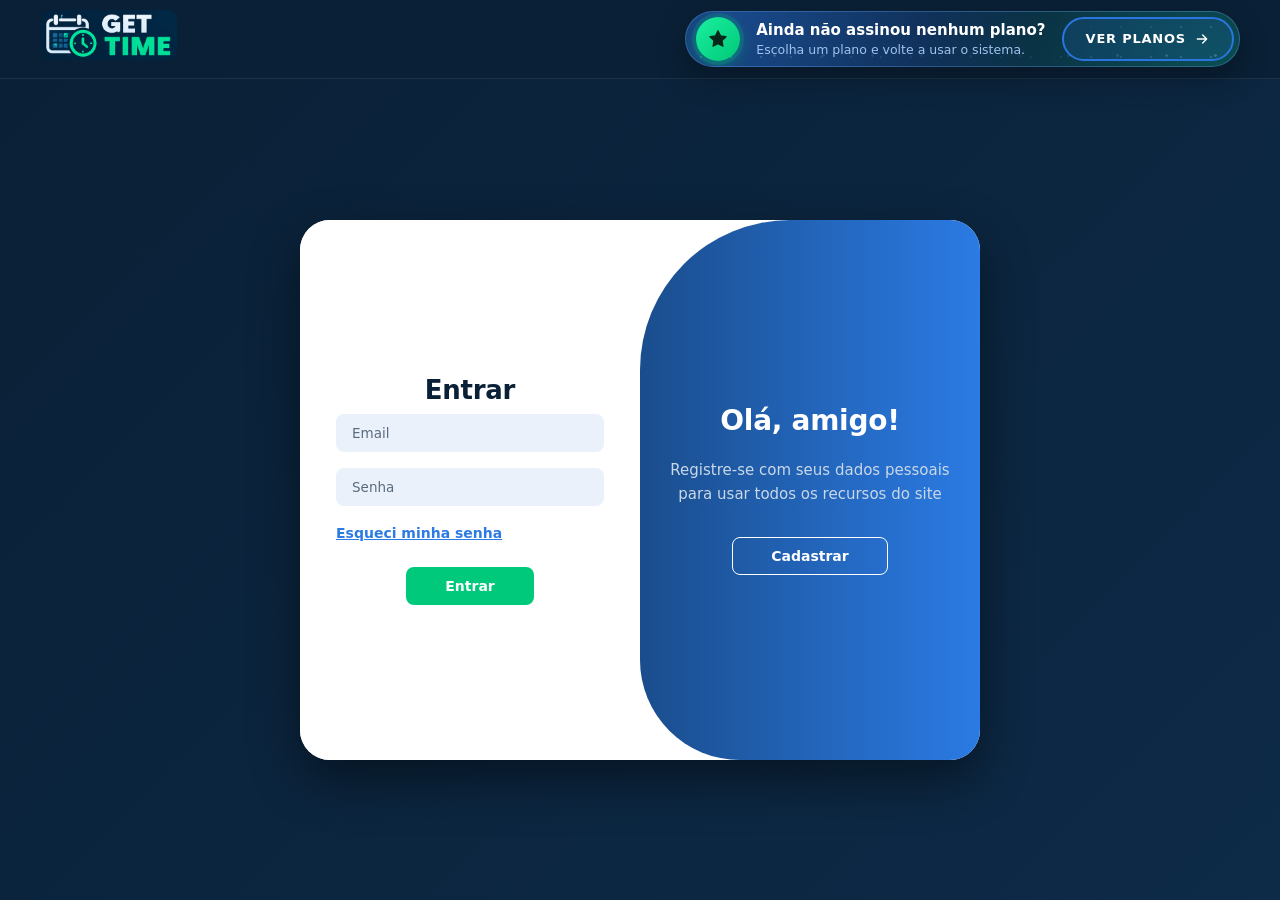
==== agenda.html @ b302bc8f "Ajusta o front para bater com a API - Login do colaborador passa pela API (usa Perfil e ColaboradorI" ====
<!doctype html>
<html lang="pt-BR">
  <head>
    <meta charset="UTF-8" />
    <meta name="viewport" content="width=device-width, initial-scale=1" />
    <title>GET TIME - Dashbording</title>
    <link href="https://fonts.googleapis.com/css2?family=Archivo+Black&display=swap" rel="stylesheet" />

    <!-- Estilos -->
    <link rel="stylesheet" href="css/stylesAgenda.css" />

    <!-- Botão "Cancelar assinatura" -->
    <style>
      .btn-cancelar-assinatura {
        display: inline-flex;
        align-items: center;
        justify-content: center;
        gap: 8px;
        padding: 11px 22px;
        font-size: 14px;
        font-weight: 600;
        color: #e11d48;
        background: transparent;
        border: 1.5px solid #e11d48;
        border-radius: 10px;
        cursor: pointer;
        transition: background 0.2s, color 0.2s, box-shadow 0.2s, transform 0.1s;
      }
      .btn-cancelar-assinatura[hidden] { display: none; }
      .btn-cancelar-assinatura:hover {
        background: #e11d48;
        color: #fff;
        box-shadow: 0 4px 14px rgba(225, 29, 72, 0.3);
      }
      .btn-cancelar-assinatura:active { transform: scale(0.97); }
      .btn-cancelar-assinatura:focus-visible { outline: 3px solid rgba(225, 29, 72, 0.4); outline-offset: 2px; }
      .sa-cancelar-linha { margin-top: 16px; }
    </style>

    <!-- JavaScript do site -->
    <script src="js/comum.js"></script>
    <script src="js/whatsapp.js"></script>
    <script src="js/agenda.js"></script>
    <script src="js/contador-teste.js" defer></script>
<script src="js/bloqueio-teste.js" defer></script>
  </head>
  <body>
    <button
      type="button"
      id="btn-mostrar-sidebar"
      class="btn-mostrar-sidebar"
      title="Mostrar menu lateral"
    >
      ☰
    </button>

    <div class="layout" id="layout-principal">
     <aside class="sidebar" id="sidebar-principal">
  <div class="logo" id="btn-gestao" title="Ocultar menu lateral" role="button" tabindex="0">
    <strong><span style="display:inline-block;line-height:0"><img class="logo-img" src="[data-uri]" alt="GET TIME" width="137" height="50" style="height:50px;width:auto;display:block;border-radius:10px"></span></strong>
  </div>

  <nav class="menu">
    <a class="menu-item ativo" data-menu="Dashboard">
      <svg class="ico" viewBox="0 0 24 24"><rect x="3" y="3" width="7" height="9" rx="1.5"/><rect x="14" y="3" width="7" height="5" rx="1.5"/><rect x="14" y="12" width="7" height="9" rx="1.5"/><rect x="3" y="16" width="7" height="5" rx="1.5"/></svg>
      <span>Dashboard</span>
    </a>

    <a class="menu-item" data-menu="Agenda">
      <svg class="ico" viewBox="0 0 24 24"><rect x="3" y="5" width="18" height="16" rx="2"/><path d="M8 3v4M16 3v4M3 10h18"/></svg>
      <span>Agenda</span>
    </a>

    <a class="menu-item" data-menu="Financeiro">
      <svg class="ico" viewBox="0 0 24 24"><path d="M12 3v18M16.5 7.5C16.5 6 14.5 5 12 5s-4.5 1-4.5 2.8c0 4.2 9 2 9 6.4 0 1.8-2 2.8-4.5 2.8s-4.5-1-4.5-2.5"/></svg>
      <span>Financeiro</span>
      <span id="tag-lock-fin" style="font-size: 12px" hidden>🔒</span>
    </a>

    <a class="menu-item" data-menu="Administracao">
      <svg class="ico" viewBox="0 0 24 24"><circle cx="12" cy="8" r="4"/><path d="M4 21c0-4 3.6-7 8-7s8 3 8 7"/></svg>
      <span>Administração</span>
    </a>

    <div class="menu-grupo">Conta</div>

    <a class="menu-item" data-menu="Suporte">
      <svg class="ico" viewBox="0 0 24 24"><path d="M4 13v-1a8 8 0 0 1 16 0v1"/><rect x="3" y="13" width="4" height="6" rx="1.5"/><rect x="17" y="13" width="4" height="6" rx="1.5"/></svg>
      <span>Suporte</span>
    </a>

    <a class="menu-item" data-menu="Planos">
      <svg class="ico" viewBox="0 0 24 24"><path d="m12 3 2.7 5.6 6.1.9-4.4 4.3 1 6.1L12 17l-5.4 2.9 1-6.1L3.2 9.5l6.1-.9z"/></svg>
      <span>Planos</span>
    </a>

    <a class="menu-item" data-menu="Assinatura">
      <svg class="ico" viewBox="0 0 24 24"><rect x="3" y="6" width="18" height="13" rx="2"/><path d="M3 10h18M7 15h4"/></svg>
      <span>Assinatura</span>
    </a>

    <div class="sb-usuario">
      <div class="sb-usuario-nome">
        <svg class="ico" viewBox="0 0 24 24"><circle cx="12" cy="8" r="4"/><path d="M4 21c0-4 3.6-7 8-7s8 3 8 7"/></svg>
        <strong id="texto-perfil">Admin</strong>
      </div>
      <button type="button" id="btn-toggle-tema" class="btn-tema">
        🌙 Modo Noturno
      </button>
      <strong id="texto-plano" hidden>Grátis</strong>
    </div>

    <a class="menu-item menu-item--sair" id="btn-sair" role="button" tabindex="0">
      <svg class="ico" viewBox="0 0 24 24"><path d="M9 21H5a2 2 0 0 1-2-2V5a2 2 0 0 1 2-2h4M16 17l5-5-5-5M21 12H9"/></svg>
      <span>Sair</span>
    </a>
  </nav>
</aside>

      <!-- ÁREA PRINCIPAL -->
      <div class="main">
        <main class="conteudo">
          <!-- FINANCEIRO -->
          <section id="secao-financeiro">
            <!-- Faixa do topo (só aparece na aba Financeiro; o JS já controla as classes so-financeiro) -->
            <div class="hero-pagina hero-fin so-financeiro" hidden>
              <div class="hero-texto">
                <p class="hero-eyebrow">PAINEL FINANCEIRO</p>
                <h1>Financeiro</h1>
                <p class="hero-resumo">
                  Acompanhe receitas, despesas e o faturamento de cada colaborador.
                </p>
              </div>
            </div>

            <div
              id="aviso-bloqueio-financeiro-pagina"
              class="card-bloqueio-plano"
              hidden
            >
              <div style="font-size: 40px; margin-bottom: 10px">🔒</div>
              <h3>Recurso disponível apenas no Plano Premium</h3>
              <p>
                Faça upgrade para o Plano Premium para ter acesso aos relatórios
                financeiros e aos recursos avançados.
              </p>
              <button class="btn-salvar" id="btn-upgrade-financeiro">
                Fazer Upgrade do Plano
              </button>
            </div>

            <div class="financeiro-grid" id="grid-financeiro-cards">
              <!-- Período dos valores abaixo (antes ficava na agenda, mas só mudava o financeiro) -->

              <div class="financeiro-periodo">
                <span>Período dos valores:</span>
                <div class="toggle-view">
                  <button type="button" id="btn-modo-dia" class="ativo">
                    Dia
                  </button>
                  <button type="button" id="btn-modo-semana">Semana</button>
                  <button type="button" id="btn-modo-mes">Mês</button>
                </div>
              </div>

              <div class="stat-card" id="card-receitas">
                <div class="overlay-bloqueio" hidden>
                  <div class="box-cadeado">
                    <span class="icone-cadeado">🔒</span>
                  </div>
                  <span class="tag-pro">Exclusivo Premium</span>
                </div>
                <div class="conteudo-bloqueavel">
                  <span class="stat-label" id="titulo-receitas"
                    >Receitas (Dia)</span
                  >
                  <strong class="stat-valor" id="valor-receitas"
                    >R$ 0,00</strong
                  >
                </div>
              </div>

              <!-- Resumo de desmarcações e remarcações do período escolhido -->
              <div class="stat-card" id="card-alteracoes-resumo">
                <span class="stat-label" id="titulo-alteracoes-resumo"
                  >Desmarcações e remarcações (Dia)</span
                >
                <div class="alt-resumo">
                  <div>
                    <strong class="stat-valor" id="valor-desmarcados">0</strong>
                    <small>desmarcados</small>
                  </div>
                  <div>
                    <strong class="stat-valor" id="valor-remarcados">0</strong>
                    <small>remarcados</small>
                  </div>
                </div>
              </div>

              <!-- Rosca: participação de cada colaborador / Linha: faturamento acumulado do mês -->

              <div class="financeiro-graficos-par so-financeiro" hidden>
                <div class="stat-card" id="card-rosca">
                  <span class="stat-label" id="titulo-rosca"
                    >Participação por colaborador (Dia)</span
                  >
                  <div class="rosca-conteudo">
                    <div class="rosca-legenda" id="rosca-legenda"></div>
                    <svg
                      class="rosca-svg"
                      id="rosca-svg"
                      viewBox="0 0 120 120"
                      role="img"
                      aria-label="Participação de cada colaborador no faturamento"
                    ></svg>
                  </div>
                </div>
                <div class="stat-card" id="card-linha">
                  <span class="stat-label">Faturamento acumulado no mês</span>
                  <div id="linha-grafico"></div>
                  <div class="linha-legenda" id="linha-legenda"></div>
                </div>
              </div>

              <!-- Quem desmarcou e quem remarcou (outra data ou outro horário) -->
              <div class="stat-card so-financeiro" id="card-alteracoes" hidden>
                <span class="stat-label" id="titulo-alteracoes"
                  >Quem desmarcou e quem remarcou (Dia)</span
                >
                <div class="alt-corpo">
                  <div class="rosca-conteudo">
                    <div class="rosca-legenda" id="alt-legenda"></div>
                    <svg
                      class="rosca-svg"
                      id="alt-rosca"
                      viewBox="0 0 120 120"
                      role="img"
                      aria-label="Desmarcações e remarcações no período"
                    ></svg>
                  </div>
                  <div class="alt-lista" id="alt-lista"></div>
                </div>
              </div>

              <!-- Quanto cada colaborador faturou no dia, na semana e no mês -->
              <div class="financeiro-tabela-wrap so-financeiro" hidden>
                <div
                  class="tabela-financeiro-info"
                  id="tabela-financeiro-info"
                ></div>
                <table class="tabela-financeiro" id="tabela-financeiro">
                  <thead>
                    <tr>
                      <th>Colaborador</th>
                      <th data-periodo="Dia">Faturado no dia</th>
                      <th data-periodo="Semana">Faturado na semana</th>
                      <th data-periodo="Mês">Faturado no mês</th>
                    </tr>
                  </thead>
                  <tbody id="tabela-financeiro-corpo"></tbody>
                  <tfoot>
                    <tr>
                      <td>Total</td>
                      <td data-periodo="Dia" id="total-fat-dia">R$ 0,00</td>
                      <td data-periodo="Semana" id="total-fat-semana">
                        R$ 0,00
                      </td>
                      <td data-periodo="Mês" id="total-fat-mes">R$ 0,00</td>
                    </tr>
                  </tfoot>
                </table>
              </div>
            </div>
          </section>


<!-- AGENDA -->
<section id="secao-agenda">
  <!-- Faixa do topo -->
  <div class="hero-agenda">
    <div class="hero-texto">
      <p class="hero-eyebrow">PAINEL DE AGENDAMENTOS</p>
      <h1>Sua Agenda</h1>
      <p class="hero-resumo">
        Gerencie seus horários, acompanhe os próximos clientes e mantenha seu
        dia organizado.
      </p>

      <div class="hero-acoes">
        <button type="button" id="btn-abrir-agendamento" class="btn-verde">
          + Novo Agendamento
        </button>
        <button type="button" id="btn-abrir-cliente" class="btn-borda">
          <svg viewBox="0 0 24 24" aria-hidden="true"><circle cx="9" cy="8" r="4"/><path d="M2 21c0-3.9 3.1-7 7-7s7 3.1 7 7M19 8v6M16 11h6"/></svg>
          Cadastrar Cliente
        </button>
      </div>
    </div>
  </div>
  <!-- (a faixa agora é fechada aqui; antes faltava este </div> e o painel ficava preso dentro dela) -->

  <!-- Painel branco da agenda -->
  <div class="painel-agenda">
    <div class="agenda-header">
      <div class="agenda-titulo-data">
        <h2 id="agenda-data-texto" style="margin: 0">Data:</h2>
        <input
          type="date"
          id="seletor-data"
          class="input-data-seletor"
          value="2026-09-25"
        />
      </div>

      <div class="agenda-controles">
        <div class="paginacao" id="container-paginacao">
          <button type="button" id="btn-pag-anterior" aria-label="Página anterior">‹</button>
          <span id="pag-info">1 de 1</span>
          <button type="button" id="btn-pag-proxima" aria-label="Próxima página">›</button>
        </div>

        <div hidden>
          <label for="seletor-colunas" style="font-size: 12px; color: var(--muted)">Colunas:</label>
          <select id="seletor-colunas" class="select-colunas"></select>
        </div>

        <div class="agenda-filtro">
          <label for="filtro-colaborador">Procurar colaborador:</label>
          <select id="filtro-colaborador" class="select-colunas">
            <option value="todos">Todos...</option>
          </select>
        </div>
      </div>
    </div>

    <div class="agenda-wrap">
      <div class="agenda" id="agenda"></div>
    </div>
  </div>
</section>

<!-- ADMINISTRATIVO -->
<section id="secao-administrativo">

  <!-- Faixa do topo (só aparece na aba Administrativo) -->
  <div class="hero-pagina hero-adm so-administracao" hidden>
    <div class="hero-texto">
      <p class="hero-eyebrow">PAINEL ADMINISTRATIVO</p>
      <h1>Administrativo</h1>
      <p class="hero-resumo">
        Cadastre sua equipe, seus serviços e seus clientes em um só lugar.
      </p>
    </div>
  </div>

  <!-- ===== EQUIPE ===== -->
  <div class="grupo-admin">
    <div class="grupo-cab">
      <span class="grupo-icone">
        <svg viewBox="0 0 24 24" aria-hidden="true"><path d="M17 21v-2a4 4 0 0 0-4-4H7a4 4 0 0 0-4 4v2"/><circle cx="10" cy="7" r="4"/><path d="M21 21v-2a4 4 0 0 0-3-3.85M16 3.13a4 4 0 0 1 0 7.75"/></svg>
      </span>
      <div>
        <h2>Equipe</h2>
        <p>Cadastre quem atende na sua agenda e libere o acesso ao sistema.</p>
      </div>
    </div>

    <div class="admin-grid">
      <div class="admin-card">
        <div class="admin-card-header">
          <div>
            <h3>Cadastrar Novo Colaborador</h3>
            <p class="card-sub">Os campos com * são obrigatórios.</p>
          </div>
        </div>

        <!-- Validações só com atributos HTML (required, minlength, maxlength, pattern, title) -->
        <form id="form-colaborador" class="form-agendamento form-2col">
          <div class="campo campo-full">
            <label for="colab-nome">Nome Completo <span class="obrigatorio">*</span></label>
            <input
              type="text"
              id="colab-nome"
              autocomplete="off"
              placeholder="Ex: Fernanda Lima"
              required
              minlength="5"
              maxlength="60"
              pattern="[A-ZÀ-Ý][a-zà-ÿ]{1,}(\s(da|de|do|das|dos|e|[A-ZÀ-Ý][a-zà-ÿ]{1,}))*\s[A-ZÀ-Ý][a-zà-ÿ]{1,}"
              title="Digite o nome completo, sem abreviar: nome e sobrenome, cada um começando com letra maiúscula (ex: Fernanda Lima). Não use apenas iniciais nem pontos."
            />
            <small class="dica-campo">Nome e sobrenome, sem abreviar e com a primeira letra maiúscula.</small>
          </div>

          <div class="campo">
            <label for="colab-cargo">Cargo / Especialidade <span class="obrigatorio">*</span></label>
            <select id="colab-cargo" required title="Escolha o serviço que o colaborador realiza.">
              <option value="">Selecione o serviço...</option>
              <option value="Manicure">Manicure</option>
              <option value="Pedicure">Pedicure</option>
              <option value="Cabeleireiro">Cabeleireiro</option>
              <option value="Barbeiro">Barbeiro</option>
              <option value="Spa">Spa</option>
              <option value="Esteticista">Esteticista</option>
              <option value="Massagista">Massagista</option>
              <option value="Maquiador">Maquiador</option>
              <option value="Depilador">Depilador</option>
              <option value="Designer de Sobrancelhas">Designer de Sobrancelhas</option>
              <option value="__outros__">Outros</option>
            </select>
            <input
              type="text"
              id="colab-cargo-outros"
              placeholder="Digite o serviço do colaborador"
              maxlength="60"
              hidden
            />
          </div>

          <div class="campo">
            <label for="colab-email">E-mail (acesso ao sistema) <span class="obrigatorio">*</span></label>
            <input
              type="email"
              id="colab-email"
              placeholder="Fernanda@agendaexpress.com"
              required
              maxlength="80"
              autocomplete="off"
            />
          </div>

          <div class="campo">
            <label for="colab-senha">Senha de acesso <span class="obrigatorio">*</span></label>
            <input
              type="password"
              id="colab-senha"
              placeholder="Digite a senha"
              required
              autocomplete="new-password"
              minlength="8"
              maxlength="20"
              pattern="(?=.*[A-Z])(?=.*[a-z])(?=.*[^A-Za-z0-9\s]).{8,20}"
              title="A senha deve ter de 8 a 20 caracteres, com pelo menos 1 letra maiúscula, 1 letra minúscula e 1 símbolo (ex: @ # $ !)."
            />
            <small class="dica-campo">De 8 a 20 caracteres, com 1 maiúscula, 1 minúscula e 1 símbolo (@ # $ !).</small>
          </div>

          <div class="campo">
            <label for="colab-senha-confirmar">Confirmar senha <span class="obrigatorio">*</span></label>
            <input
              type="password"
              id="colab-senha-confirmar"
              placeholder="Digite a senha novamente"
              required
              maxlength="20"
              autocomplete="new-password"
            />
          </div>

          <div class="campo">
            <label for="colab-telefone">Telefone do colaborador <span class="obrigatorio">*</span></label>
            <input
              type="tel"
              id="colab-telefone"
              autocomplete="off"
              placeholder="(11) 912429798"
              required
              maxlength="13"
            />
          </div>

          <div class="campo">
            <label for="colab-cpf">CPF do funcionário <span class="obrigatorio">*</span></label>
            <input
              type="text"
              id="colab-cpf"
              autocomplete="off"
              placeholder="778.235.029-33"
              required
              maxlength="14"
            />
          </div>

          <div class="campo">
            <label for="colab-data-admissao">Data de admissão <span class="obrigatorio">*</span></label>
            <input type="date" id="colab-data-admissao" required />
          </div>

          <div class="campo">
            <label for="colab-cor">Cor do cabeçalho na agenda <span class="obrigatorio">*</span></label>
            <input type="color" id="colab-cor" class="input-cor" value="#00c0ef" required />
          </div>

          <div class="form-botoes">
            <button type="reset" class="btn-cancelar">Limpar</button>
            <button type="submit" class="btn-salvar">Salvar Colaborador</button>
          </div>
        </form>
      </div>

      <div class="admin-card">
        <div class="admin-card-header">
          <div>
            <h3>Equipe Cadastrada</h3>
            <p class="card-sub">Quem aparece como coluna na sua agenda.</p>
          </div>
        </div>
        <div class="colaboradores-lista" id="colaboradores-lista"></div>
      </div>
    </div>
  </div>

  <!-- ===== SERVIÇOS: só o dono cadastra (nome, valor fixo e duração) ===== -->
  <div class="grupo-admin">
    <div class="grupo-cab">
      <span class="grupo-icone">
        <svg viewBox="0 0 24 24" aria-hidden="true"><circle cx="6" cy="6" r="3"/><circle cx="6" cy="18" r="3"/><path d="M20 4 8.1 15.9M14.5 14.5 20 20M8.1 8.1 12 12"/></svg>
      </span>
      <div>
        <h2>Serviços</h2>
        <p>Defina o valor e o tempo de cada serviço. O agendamento usa esses dados.</p>
      </div>
    </div>

    <div class="admin-grid">
      <div class="admin-card">
        <div class="admin-card-header">
          <div>
            <h3>Cadastrar Serviço</h3>
            <p class="card-sub">O valor é fixo e só o dono pode alterar.</p>
          </div>
        </div>
        <form id="form-servico" class="form-agendamento form-2col" novalidate>
          <div class="campo campo-full">
            <label for="serv-nome-lista">Nome do serviço <span class="obrigatorio">*</span></label>
            <!-- As opções são colocadas pelo agenda.js (SERVICOS_PADRAO) -->
            <select id="serv-nome-lista">
              <option value="">Selecione o serviço...</option>
              <option value="__outros__">Outros</option>
            </select>
            <input
              type="text"
              id="serv-nome"
              placeholder="Digite o nome do serviço"
              maxlength="60"
              autocomplete="off"
              hidden
            />
          </div>

          <div class="campo">
            <label for="serv-valor">Valor (R$) <span class="obrigatorio">*</span></label>
            <input
              type="number"
              id="serv-valor"
              placeholder="Ex: 45,00"
              min="0"
              step="0.01"
              inputmode="decimal"
            />
          </div>

          <div class="campo">
            <label for="serv-duracao">Duração (minutos) <span class="obrigatorio">*</span></label>
            <!-- As opções de tempo são colocadas pelo agenda.js -->
            <select id="serv-duracao">
              <option value="">Selecione a duração...</option>
            </select>
          </div>

          <div class="form-botoes">
            <button type="reset" class="btn-cancelar">Limpar</button>
            <button type="submit" class="btn-salvar" id="btn-salvar-servico">Salvar Serviço</button>
          </div>
        </form>
      </div>

      <div class="admin-card">
        <div class="admin-card-header">
          <div>
            <h3>Serviços Cadastrados</h3>
            <p class="card-sub">Use Editar para corrigir valor ou duração.</p>
          </div>
        </div>
        <div id="servicos-lista"></div>
      </div>
    </div>
  </div>

  <!-- ===== CLIENTES ===== -->
  <div class="grupo-admin">
    <div class="grupo-cab">
      <span class="grupo-icone">
        <svg viewBox="0 0 24 24" aria-hidden="true"><circle cx="12" cy="12" r="9"/><circle cx="12" cy="10" r="3"/><path d="M6.5 18.5c1-2.4 3.1-3.5 5.5-3.5s4.5 1.1 5.5 3.5"/></svg>
      </span>
      <div>
        <h2>Clientes</h2>
        <p>Quem você atende. O telefone também serve para o lembrete no WhatsApp.</p>
      </div>
    </div>

    <div class="admin-grid">
      <div class="admin-card">
        <div class="admin-card-header">
          <div>
            <h3>Cadastrar Cliente</h3>
            <p class="card-sub">Informe o nome e o telefone com DDD.</p>
          </div>
        </div>
        <form id="form-cliente-admin" class="form-agendamento form-2col" novalidate>
          <div class="campo">
            <label for="cliadm-nome">Nome do cliente <span class="obrigatorio">*</span></label>
            <input
              type="text"
              id="cliadm-nome"
              placeholder="Ex: João Pereira"
              maxlength="60"
              autocomplete="off"
            />
          </div>

          <div class="campo">
            <label for="cliadm-telefone">Telefone / WhatsApp <span class="obrigatorio">*</span></label>
            <input
              type="tel"
              id="cliadm-telefone"
              placeholder="(11) 91234-5678"
              inputmode="tel"
              maxlength="15"
              autocomplete="off"
            />
          </div>

          <div class="form-botoes">
            <button type="reset" class="btn-cancelar">Limpar</button>
            <button type="submit" class="btn-salvar" id="btn-salvar-cliente-admin">Salvar Cliente</button>
          </div>
        </form>
      </div>

      <div class="admin-card">
        <div class="admin-card-header">
          <div>
            <h3>Clientes Cadastrados</h3>
            <p class="card-sub">Use Editar para corrigir nome ou telefone.</p>
          </div>
        </div>
        <div id="clientes-lista"></div>
      </div>
    </div>
  </div>

  <!-- Elemento oculto: o script.js ainda escreve nele (renderizarContratos).
       Se ele não existir, o script dá erro e a agenda não carrega. -->
  <table hidden aria-hidden="true">
    <tbody id="contratos-lista"></tbody>
  </table>
</section>

          <!-- SUPORTE -->
          <section id="secao-suporte" style="display: none">
            <div class="sup-pagina">
              <div class="sup-hero">
                <p class="sup-eyebrow">SUPORTE</p>
                <h2>Como podemos ajudar?</h2>
                <p>Mande sua mensagem e respondemos no seu e-mail.</p>
              </div>

              <div class="sup-corpo">
                <!-- Formulário -->
                <div class="sup-form-card">
                  <form id="form-suporte" class="form-agendamento">
                    <input
                      type="hidden"
                      name="_subject"
                      value="Nova mensagem de Suporte - Gestão Integrada Pro"
                    />
                    <input type="hidden" name="_captcha" value="false" />

                    <div class="campo">
                      <label for="suporte-email">Seu e-mail</label>
                      <input
                        type="email"
                        name="email"
                        id="suporte-email"
                        placeholder="Ex: cliente@email.com"
                        required
                      />
                    </div>

                    <div class="campo">
                      <label for="suporte-assunto">Assunto</label>
                      <input
                        type="text"
                        name="Assunto"
                        id="suporte-assunto"
                        placeholder="Ex: Dúvida sobre o plano Premium"
                        required
                      />
                    </div>

                    <div class="campo sup-campo-msg">
                      <label for="suporte-mensagem">Mensagem</label>
                      <textarea
                        name="Mensagem"
                        id="suporte-mensagem"
                        placeholder="Descreva sua dúvida ou problema..."
                        required
                      ></textarea>
                    </div>

                    <p class="sup-nota">
                      Sua mensagem será enviada diretamente para nossa equipe.
                      Responderemos no e-mail informado acima.
                    </p>

                    <p id="suporte-erro" class="sup-erro" style="display: none">
                      Não foi possível enviar agora. Verifique sua conexão e
                      tente novamente.
                    </p>

                    <div class="form-botoes">
                      <button
                        type="submit"
                        class="btn-salvar"
                        id="btn-enviar-suporte"
                      >
                        Enviar mensagem
                      </button>
                    </div>
                  </form>

                  <div
                    id="suporte-sucesso"
                    class="sup-sucesso"
                    style="display: none"
                  >
                    <div class="sup-ok">
                      <svg
                        width="30"
                        height="30"
                        viewBox="0 0 24 24"
                        fill="none"
                        stroke="currentColor"
                        stroke-width="2.5"
                        stroke-linecap="round"
                        stroke-linejoin="round"
                        aria-hidden="true"
                      >
                        <path d="m5 12 5 5 9-10" />
                      </svg>
                    </div>
                    <h3>Mensagem enviada com sucesso!</h3>
                    <p>Nossa equipe vai te responder no e-mail informado.</p>
                    <button
                      type="button"
                      class="btn-salvar"
                      id="btn-suporte-nova-mensagem"
                    >
                      Enviar outra mensagem
                    </button>
                  </div>
                </div>

                <!-- Lateral: canais + perguntas rápidas -->
                <div class="sup-lado">
                  <div class="sup-canais">
                    <div class="sup-canal">
                      <svg
                        width="20"
                        height="20"
                        viewBox="0 0 24 24"
                        fill="none"
                        stroke="currentColor"
                        stroke-width="2"
                        aria-hidden="true"
                      >
                        <rect x="3" y="5" width="18" height="14" rx="2" />
                        <path d="m3 7 9 6 9-6" />
                      </svg>
                      <span><strong>E-mail</strong>Todos os planos</span>
                    </div>
                    <div class="sup-canal">
                      <svg
                        width="20"
                        height="20"
                        viewBox="0 0 24 24"
                        fill="none"
                        stroke="currentColor"
                        stroke-width="2"
                        aria-hidden="true"
                      >
                        <path
                          d="M21 12a8 8 0 0 1-11.5 7.2L3 21l1.8-6A8 8 0 1 1 21 12Z"
                        />
                      </svg>
                      <span><strong>Chat e telefone</strong>Plano Premium</span>
                    </div>
                  </div>

                  <div class="sup-faq">
                    <h3>Perguntas rápidas</h3>
                    <details name="faq-suporte">
                      <summary>Como troco de plano?</summary>
                      <p>
                        Abra a aba <strong>Planos</strong>, escolha o plano
                        desejado e siga o pagamento.
                      </p>
                    </details>
                    <details name="faq-suporte">
                      <summary>Onde vejo o boleto da assinatura?</summary>
                      <p>
                        Na aba <strong>Assinatura</strong>, clique em “Ver
                        boleto”.
                      </p>
                    </details>
                    <details name="faq-suporte">
                      <summary>Como cancelo minha assinatura?</summary>
                      <p>
                        Na aba <strong>Assinatura</strong>, use “Cancelar
                        assinatura” (planos Básico e Premium).
                      </p>
                    </details>
                    <details name="faq-suporte">
                      <summary>Como cadastro um colaborador?</summary>
                      <p>
                        Na aba <strong>Administração</strong>, preencha o
                        formulário “Cadastrar Novo Colaborador”.
                      </p>
                    </details>
                    <details name="faq-suporte">
                      <summary>Como cadastro serviços e clientes?</summary>
                      <p>
                        Também na aba <strong>Administração</strong>, nas seções
                        “Serviços” e “Clientes”.
                      </p>
                    </details>
                  </div>
                </div>
              </div>
            </div>
          </section>

          <!-- TELA DE SELEÇÃO DE PLANOS -->
          <section id="secao-planos" style="display: none">
            <div class="pl-hero">
              <p class="pl-eyebrow">PLANOS E ASSINATURAS</p>
              <h2>Escolha o seu plano</h2>
              <p>Escolha o plano ideal para gerenciar o seu negócio.</p>
            </div>
            <p
              id="aviso-sem-plano"
              hidden
              style="
                border: 1px solid var(--roxo);
                border-radius: 8px;
                padding: 10px 14px;
                font-size: 13px;
                margin: 12px 0 0;
              "
            >
              Você cancelou a sua assinatura. Escolha um plano para voltar a
              usar o sistema.
            </p>

            <div class="planos-grid">
              <!-- PLANO BÁSICO -->
              <div class="card-plano plano-basico" id="card-plano-basico">
                <div>
                  <h3>Básico</h3>
                  <p class="plano-sub">Sem limite de tempo</p>
                  <div class="preco" data-preco-plano="BASICO"></div>
                  <div class="plano-preco-bloco">
                    <p class="plano-valor"><sup>R$</sup> 80 <span>/mês</span></p>
                    <small>Contrato de 12 meses, renovação anual</small>
                    <small><strong>Pagamento automático somente no cartão de crédito.</strong> No Pix ou boleto, a mensalidade de R$ 80 é paga por você no site.</small>
                  </div>
                  <ul>
                    <li class="ok">Agendamentos ilimitados</li>
                    <li class="ok">Até 10 colaboradores</li>
                    <li class="no">Sem relatórios de agenda</li>
                    <li class="no">Sem relatórios financeiros</li>
                    <li class="ok">Suporte somente por e-mail</li>
                  </ul>
                </div>
                <div>
                  <button class="btn-selecionar-plano" id="btn-plano-basico">
                    Escolher Básico
                  </button>
                </div>
              </div>

              <!-- PLANO PREMIUM -->
              <div class="card-plano plano-premium" id="card-plano-premium">
                <span class="plano-selo">MAIS COMPLETO</span>
                <div>
                  <h3>Premium</h3>
                  <p class="plano-sub">Sem limite de tempo</p>
                  <div class="preco" data-preco-plano="PREMIUM"></div>
                  <div class="plano-preco-bloco">
                    <p class="plano-valor"><sup>R$</sup> 150 <span>/mês</span></p>
                    <small>Contrato de 12 meses, renovação anual</small>
                    <small><strong>Pagamento automático somente no cartão de crédito.</strong> No Pix ou boleto, a mensalidade de R$ 150 é paga por você no site.</small>
                  </div>
                  <ul>
                    <li class="ok">Agendamentos ilimitados</li>
                    <li class="ok">Colaboradores ilimitados</li>
                    <li class="ok">Relatórios avançados (financeiro)</li>
                    <li class="ok">Suporte prioritário (chat/telefone)</li>
                    <li class="ok">Integração com WhatsApp</li>
                    <li class="ok">Personalização de serviços e horários</li>
                  </ul>
                </div>
                <div>
                  <button class="btn-selecionar-plano" id="btn-plano-premium">
                    Escolher Premium
                  </button>
                </div>
              </div>
            </div>
          </section>

          <!-- ASSINATURA -->
          <section id="secao-assinatura" style="display: none">
            <p style="color: var(--muted); font-size: 13px; margin-top: -8px">
        
            <div class="assinatura-lista">
              <!-- Plano ativo (Básico ou Premium): mesmo layout do plano Grátis -->
              <div class="card-assinatura sa-novo" id="assinatura-ativa" hidden>

                <div class="sa-hero">
                  <div>
                    <p class="sa-eyebrow">MINHA ASSINATURA</p>
                    <h3>—</h3>
                    <p>Seu plano está ativo.</p>
                  </div>
                  <span class="assinatura-status">Assinatura ativa</span>
                </div>

                <div class="sa-corpo sa-grade-2">
                  <div class="sa-card">
                    <h4>Sua assinatura</h4>
                    <p>Veja o pagamento, troque a forma de pagamento ou cancele quando quiser.</p>

                    <div class="sa-acoes">
                      <button
                        type="button"
                        class="btn-ver-boleto"
                        data-plano="Premium"
                      >
                        📄 Ver boleto
                      </button>
                      <button
                        type="button"
                        class="btn-trocar-pagamento"
                        data-plano="Premium"
                        hidden
                      >
                        💳 Trocar forma de pagamento
                      </button>
                    </div>
                    <p class="sa-cancelar-linha">
                      <button
                        type="button"
                        class="btn-cancelar-assinatura"
                        data-plano="Premium"
                        hidden
                      >
                        Cancelar assinatura
                      </button>
                    </p>
                  </div>

                  <div class="sa-card">
                    <h4>O que está incluso</h4>
                    <ul class="sa-lista"></ul>
                    <p class="sa-nota-plano" style="margin-top: 18px"></p>
                  </div>
                </div>
              </div>

              <!-- Plano escolhido que ainda aguarda o pagamento do boleto -->
              <div class="card-assinatura sa-novo" id="assinatura-pendente" hidden>

                <div class="sa-hero">
                  <div>
                    <p class="sa-eyebrow">MINHA ASSINATURA</p>
                    <h3>—</h3>
                    <p>Falta pagar o boleto para ativar este plano.</p>
                  </div>
                  <span class="assinatura-status pendente">Aguardando pagamento do boleto</span>
                </div>

                <div class="sa-corpo sa-grade-2">
                  <div class="sa-card">
                    <h4>Pagamento pendente</h4>
                    <p>Pague o boleto para liberar o plano. Você pode trocar a forma de pagamento ou cancelar.</p>

                    <div class="sa-acoes">
                      <button
                        type="button"
                        class="btn-ver-boleto"
                        data-plano="Premium"
                      >
                        📄 Ver boleto
                      </button>
                      <button
                        type="button"
                        class="btn-trocar-pagamento"
                        data-plano="Premium"
                        hidden
                      >
                        💳 Trocar forma de pagamento
                      </button>
                    </div>
                    <p class="sa-cancelar-linha">
                      <button
                        type="button"
                        class="btn-cancelar-assinatura"
                        data-plano="Premium"
                        hidden
                      >
                        Cancelar assinatura
                      </button>
                    </p>
                  </div>

                  <div class="sa-card">
                    <h4>O que você ganha ao ativar</h4>
                    <ul class="sa-lista"></ul>
                    <p class="sa-nota-plano" style="margin-top: 18px"></p>
                  </div>
                </div>
              </div>

              <!-- ============ SEM PLANO ATIVO ============ -->
              <div class="card-assinatura sa-novo" id="assinatura-vazia" hidden>

                <div class="sa-hero">
                  <div>
                    <p class="sa-eyebrow">MINHA ASSINATURA</p>
                    <h3>Nenhum plano ativo</h3>
                    <p>Escolha um plano para usar o sistema.</p>
                  </div>
                  <span class="assinatura-status pendente">Sem assinatura</span>
                </div>

                <div class="sa-corpo sa-grade-2">
                  <div class="sa-card">
                    <h4>Escolha seu plano</h4>
                    <p>
                      Compare o Básico e o Premium e assine o que combina com o
                      seu negócio.
                    </p>
                    <div class="sa-acoes">
                      <button
                        type="button"
                        class="btn-selecionar-plano"
                        id="btn-assinatura-ver-planos"
                      >
                        Ver planos
                      </button>
                    </div>
                  </div>

                  <div class="sa-card">
                    <h4>Nossos planos</h4>
                    <ul class="sa-lista">
                      <li>Básico: R$ 80/mês, até 10 colaboradores</li>
                      <li>Premium: R$ 150/mês, colaboradores ilimitados, financeiro e WhatsApp</li>
                    </ul>
                  </div>
                </div>
              </div>
            </div>
          </section>
        </main>
      </div>
    </div>

    <!-- ===== agenda.html =====
     
     <div class="modal-corpo"> 

    <-- MODAL DE NOVO AGENDAMENTO -->

    <div class="modal-overlay" id="modal-agendamento" hidden>
      <div class="modal-card modal-card--form">
        <div class="modal-header">
          <div>
            <h3 id="modal-agendamento-titulo">Agendar Cliente</h3>
            <p class="modal-sub">Escolha o cliente, o serviço e o horário.</p>
          </div>
          <button
            type="button"
            id="btn-fechar-modal"
            aria-label="Fechar"
            style="background: none; border: none; color: var(--texto); cursor: pointer; font-size: 16px"
          >
            ✕
          </button>
        </div>

        <form id="form-novo-agendamento" class="form-agendamento">
          <div class="modal-corpo">

            <p class="form-secao">Cliente</p>

            <div class="campo">
              <label for="agend-cliente">Nome do cliente</label>
              <input
                type="text"
                id="agend-cliente"
                placeholder="Digite ou escolha um cliente"
                required
                autocomplete="off"
                list="lista-clientes"
              />
              <datalist id="lista-clientes"></datalist>
              <button type="button" id="btn-novo-cliente-modal" class="btn-link">
                + Cadastrar novo cliente
              </button>
            </div>

            <div class="campo" id="campo-whatsapp">
              <label for="agend-whatsapp">
                Telefone <span class="dica-campo">(opcional)</span>
              </label>
              <input
                type="tel"
                id="agend-whatsapp"
                placeholder="(11) 91234-5678"
                inputmode="tel"
                maxlength="15"
                autocomplete="off"
                list="lista-telefones"
              />
              <datalist id="lista-telefones"></datalist>
              <span class="dica-campo">Com DDD. Preenche sozinho ao escolher um cliente.</span>
            </div>

            <p class="form-secao">Atendimento</p>

            <div class="campo campo-full campo-servico">
              <label for="agend-servico">Serviço</label>
              <select id="agend-servico" required>
                <option value="">Selecione o serviço...</option>
              </select>
            </div>

            <div class="campo">
              <label for="agend-profissional">Profissional responsável</label>
              <select id="agend-profissional" required></select>
            </div>

            <div class="campo">
              <label for="agend-cor">Cor do card</label>
              <input type="color" id="agend-cor" class="input-cor" value="#3d5a80" />
            </div>

            <p class="form-secao">Horário e valor</p>

            <div class="campo">
              <label for="agend-data">Data</label>
              <input type="date" id="agend-data" required />
            </div>

            <div class="campo">
              <label for="agend-hora-inicio">Hora de início</label>
              <input type="time" id="agend-hora-inicio" value="08:00" required />
            </div>

            <div class="campo">
              <label for="agend-duracao">Duração (min)</label>
              <input
                type="number"
                id="agend-duracao"
                value=""
                placeholder="—"
                readonly
                tabindex="-1"
                aria-describedby="dica-duracao"
              />
            </div>

            <div class="campo">
              <label for="agend-valor">Valor (R$)</label>
              <input
                type="text"
                id="agend-valor"
                value=""
                placeholder="—"
                readonly
                tabindex="-1"
                aria-describedby="dica-duracao"
              />
            </div>

            <small class="dica-campo campo-full" id="dica-duracao" style="margin-top: -4px">
              A duração e o valor vêm do serviço escolhido, cadastrado em Administração.
            </small>

          </div>

          <div class="form-botoes">
            <button type="button" id="btn-cancelar-agendamento" class="btn-cancelar">
              Cancelar
            </button>
            <button type="submit" class="btn-salvar" id="btn-confirmar-agendamento">
              Confirmar Agendamento
            </button>
          </div>
        </form>
      </div>
    </div>






    <!-- MODAL: DETALHES DO AGENDAMENTO (aparece ao clicar no card da agenda; daqui se edita) -->
    <div class="modal-overlay" id="modal-detalhes-agendamento" hidden>
      <div class="modal-card">
        <div class="modal-header">
          <h3>Detalhes do agendamento</h3>
          <button
            type="button"
            id="btn-fechar-detalhes"
            aria-label="Fechar"
            style="
              background: none;
              border: none;
              color: var(--texto);
              cursor: pointer;
              font-size: 16px;
            "
          >
            ✕
          </button>
        </div>
        <div class="boleto-linha">
          <span>Cliente</span><strong id="det-cliente">—</strong>
        </div>
        <div class="boleto-linha">
          <span>Serviço</span><strong id="det-servico">—</strong>
        </div>
        <div class="boleto-linha">
          <span>Profissional</span><strong id="det-profissional">—</strong>
        </div>
        <div class="boleto-linha">
          <span>Data</span><strong id="det-data">—</strong>
        </div>
        <div class="boleto-linha">
          <span>Horário</span><strong id="det-horario">—</strong>
        </div>
        <div class="boleto-linha">
          <span>Duração</span><strong id="det-duracao">—</strong>
        </div>
        <div class="boleto-linha">
          <span>Valor</span><strong id="det-valor">—</strong>
        </div>
        <div class="boleto-linha" id="det-linha-whatsapp">
          <span>WhatsApp</span><strong id="det-whatsapp">—</strong>
        </div>
        <div class="boleto-linha">
          <span>Status</span>
          <select id="det-status" class="select-status-agendamento" aria-label="Status do agendamento">
            <option value="Agendado">Agendado</option>
            <option value="Remarcado">Remarcado</option>
            <option value="Cancelado">Cancelado</option>
            <option value="Concluido">Concluído</option>
            <option value="NaoCompareceu">Não compareceu</option>
          </select>
        </div>
        <small id="det-status-msg" style="display: none; font-size: 12px; color: #e74c3c; margin-top: 6px;"></small>
        <div class="form-botoes">
          <button
            type="button"
            class="btn-whatsapp-detalhes"
            id="btn-whatsapp-detalhes"
            hidden
          >
            💬 WhatsApp
          </button>
          <button type="button" class="btn-cancelar" id="btn-fechar-detalhes-2">
            Fechar
          </button>
          <button type="button" class="btn-salvar" id="btn-editar-agendamento">
            ✎ Editar
          </button>
        </div>
      </div>
    </div>

    <!-- MODAL: CADASTRAR CLIENTE -->
    <div class="modal-overlay" id="modal-cliente" hidden>
      <div class="modal-card">
        <div class="modal-header">
          <h3>Cadastrar Cliente</h3>
          <button
            type="button"
            id="btn-fechar-cliente"
            aria-label="Fechar"
            style="
              background: none;
              border: none;
              color: var(--texto);
              cursor: pointer;
              font-size: 16px;
            "
          >
            ✕
          </button>
        </div>
        <form id="form-cliente" class="form-agendamento" novalidate>
          <div class="campo">
            <label for="cli-nome"
              >Nome do cliente <span class="obrigatorio">*</span></label
            >
            <input
              type="text"
              id="cli-nome"
              placeholder="Ex: João Pereira"
              maxlength="60"
              autocomplete="off"
            />
          </div>
          <div class="campo">
            <label for="cli-telefone"
              >Telefone / WhatsApp <span class="obrigatorio">*</span></label
            >
            <input
              type="tel"
              id="cli-telefone"
              placeholder="(11) 91234-5678"
              inputmode="tel"
              maxlength="15"
              autocomplete="off"
            />
            <span class="dica-campo"
              >Com DDD. Também é usado para o lembrete pelo WhatsApp.</span
            >
          </div>
          <div class="form-botoes">
            <button type="submit" class="btn-salvar" id="btn-salvar-cliente">
              Salvar Cliente
            </button>
            <button
              type="button"
              class="btn-cancelar"
              id="btn-cancelar-cliente"
            >
              Cancelar
            </button>
          </div>
        </form>
      </div>
    </div>

    <!-- MODAL: VER BOLETO -->
    <div class="modal-overlay" id="modal-boleto" hidden>
      <div class="modal-card">
        <div class="modal-header">
          <h3>Boleto da assinatura</h3>
          <button
            type="button"
            id="btn-fechar-boleto"
            aria-label="Fechar"
            style="
              background: none;
              border: none;
              color: var(--texto);
              cursor: pointer;
              font-size: 16px;
            "
          >
            ✕
          </button>
        </div>
        <div class="boleto-linha">
          <span>Plano</span><strong id="boleto-plano">—</strong>
        </div>
        <div class="boleto-linha">
          <span>Valor</span><strong id="boleto-valor">—</strong>
        </div>
        <div class="boleto-linha">
          <span>Vencimento</span><strong id="boleto-vencimento">—</strong>
        </div>
        <div class="boleto-linha">
          <span>Status</span><strong id="boleto-status">—</strong>
        </div>
        <div class="boleto-codigo" id="boleto-codigo" hidden></div>
        <p
          id="boleto-aviso"
          style="font-size: 12px; color: var(--muted); margin: 10px 0 0"
          hidden
        ></p>
        <div class="form-botoes">
          <button
            type="button"
            class="btn-cancelar"
            id="btn-copiar-boleto"
            hidden
          >
            Copiar código
          </button>
          <button
            type="button"
            class="btn-salvar"
            id="btn-imprimir-boleto"
            hidden
          >
            🖨️ Imprimir boleto
          </button>
          <a
            class="btn-salvar"
            id="btn-abrir-boleto"
            href="#"
            target="_blank"
            rel="noopener"
            style="text-decoration: none"
            hidden
            >Abrir boleto</a
          >
        </div>
      </div>
    </div>

    <!-- MODAL DE CONFIRMAÇÃO: SAIR -->
    <div class="modal-overlay" id="modal-sair" hidden>
      <div class="modal-card">
        <div class="modal-header">
          <h3>Sair da conta?</h3>
          <button
            type="button"
            id="btn-fechar-sair"
            aria-label="Fechar"
            style="
              background: none;
              border: none;
              color: var(--texto);
              cursor: pointer;
              font-size: 16px;
            "
          >
            ✕
          </button>
        </div>
        <p style="font-size: 13px; color: var(--muted); margin: 0 0 6px">
          Tem certeza de que deseja sair? Para entrar de novo, você vai precisar
          fazer login.
        </p>
        <div class="form-botoes">
          <button type="button" class="btn-cancelar" id="manter-login">
            Continuar logado
          </button>
          <button
            type="button"
            class="btn-salvar btn-perigo"
            id="confirmar-sair"
          >
            Sim, sair
          </button>
        </div>
      </div>
    </div>

    <!-- MODAL DE CONFIRMAÇÃO: CANCELAR ASSINATURA -->
    <div class="modal-overlay" id="modal-cancelar-assinatura" hidden>
      <div class="modal-card">
        <div class="modal-header">
          <h3>Cancelar assinatura?</h3>
          <button
            type="button"
            id="btn-fechar-cancelamento"
            style="
              background: none;
              border: none;
              color: var(--texto);
              cursor: pointer;
              font-size: 16px;
            "
          >
            ✕
          </button>
        </div>
        <p style="font-size: 13px; color: var(--muted); margin: 0 0 6px">
          Você vai sair da conta e voltar para a tela inicial. Para entrar de
          novo, vai precisar escolher um plano. Tem certeza?
        </p>
        <div class="form-botoes">
          <button type="button" class="btn-cancelar" id="manter-plano">
            Manter plano
          </button>
          <button
            type="button"
            class="btn-salvar btn-perigo"
            id="confirmar-cancelamento"
          >
            Sim, cancelar
          </button>
        </div>
      </div>
    </div>
  </body>
</html>
---- css/stylesAgenda.css ----
:root {
  --roxo: #6c5ce7;
  --bg: #f5f6f8;
  --card: #ffffff;
  --border: #e2e8f0;
  --texto: #1f2430;
  --muted: #94a3b8;
  --input-bg: #ffffff;
  --hover-menu: #f5f6f8;
}

[data-theme="dark"] {
  --bg: #121319;
  --card: #1c1e26;
  --border: #2d313e;
  --texto: #f1f3f9;
  --muted: #9aa1b1;
  --input-bg: #252833;
  --hover-menu: #252833;
}

* { box-sizing: border-box; }
body {
  margin: 0;
  font-family: -apple-system, BlinkMacSystemFont, "Segoe UI", Roboto, sans-serif;
  color: var(--texto);
  background: var(--bg);
  transition: background 0.3s ease, color 0.3s ease;
}

/* BARRA SUPERIOR DE SIMULAÇÃO */
.bar-simulacao {
  background: #1f2430; color: #fff; padding: 10px 20px; font-size: 13px;
  display: flex; align-items: center; justify-content: space-between; gap: 10px; flex-wrap: wrap;
}
.bar-simulacao-controles { display: flex; align-items: center; gap: 12px; flex-wrap: wrap; }
.bar-simulacao select { padding: 4px 8px; border-radius: 4px; border: none; font-size: 12px; background: #fff; color: #000; font-weight: 600; }

.btn-tema {
  background: #2d313e; color: #fff; border: 1px solid #454c5e; border-radius: 6px;
  padding: 5px 10px; font-size: 12px; cursor: pointer; display: flex; align-items: center; gap: 6px;
  transition: all 0.2s ease;
}
.btn-tema:hover { background: #3b4052; }

.layout { display: grid; grid-template-columns: 220px 1fr; min-height: calc(100vh - 40px); }

.logo {
  display: flex; align-items: center; gap: 10px; margin-bottom: 24px;
  cursor: pointer;
  user-select: none;
}
.logo:hover { opacity: 0.85; }

.sidebar.oculta {
  display: none !important;
}

.layout.sidebar-oculta {
  grid-template-columns: 1fr;
}
.layout.sidebar-oculta .main {
  width: 100%;
}

.btn-mostrar-sidebar {
  display: none;
  width: 28px;
  height: 28px;
  border-radius: 6px;
  background: var(--roxo);
  color: #fff;
  border: none;
  align-items: center;
  justify-content: center;
  font-size: 14px;
  cursor: pointer;
  flex-shrink: 0;
}
.btn-mostrar-sidebar:hover { opacity: 0.9; }
.btn-mostrar-sidebar.mostrar {
  display: flex;
}

/* SIDEBAR */
.sidebar { background: var(--card); border-right: 1px solid var(--border); padding: 18px 14px; }
.logo-icone { width: 32px; height: 32px; border-radius: 8px; background: var(--roxo); color: #fff; display: flex; align-items: center; justify-content: center; font-weight: 700; }
.menu { display: flex; flex-direction: column; gap: 2px; }
.menu-item { padding: 9px 10px; border-radius: 8px; color: var(--texto); text-decoration: none; font-size: 14px; cursor: pointer; display: flex; align-items: center; justify-content: space-between; }
.menu-item:hover { background: var(--hover-menu); }
.menu-item.ativo { background: #efeaff; color: var(--roxo); font-weight: 600; }
[data-theme="dark"] .menu-item.ativo { background: #2d264e; color: #a29bfe; }

/* CONTEÚDO PRINCIPAL */
.conteudo { padding: 22px 24px; display: flex; flex-direction: column; gap: 26px; }
h2 { font-size: 17px; margin: 0 0 12px; }

/* CARDS FINANCEIRO */
.financeiro-grid { display: grid; grid-template-columns: repeat(3, 1fr) 1.4fr; gap: 14px; }
.stat-card { background: var(--card); border: 1px solid var(--border); border-radius: 10px; padding: 14px 16px; position: relative; overflow: hidden; min-height: 100px; }
.stat-label { display: block; font-size: 12px; color: var(--muted); margin-bottom: 6px; }
.stat-valor { font-size: 18px; font-weight: 700; }

.stat-card.bloqueado .conteudo-bloqueavel { visibility: hidden; opacity: 0; }

.overlay-bloqueio[hidden] { display: none !important; }

.overlay-bloqueio {
  position: absolute; top: 0; left: 0; width: 100%; height: 100%;
  background: var(--card);
  display: flex; flex-direction: column; align-items: center; justify-content: center;
  gap: 6px; z-index: 5; text-align: center; padding: 10px;
}
.overlay-bloqueio .box-cadeado {
  background: #f8fafc; border: 1px solid var(--border); border-radius: 10px; padding: 6px 12px;
  display: flex; align-items: center; justify-content: center; box-shadow: 0 2px 4px rgba(0,0,0,0.04);
}
[data-theme="dark"] .overlay-bloqueio .box-cadeado { background: #252833; }
.overlay-bloqueio .icone-cadeado { font-size: 20px; }
.overlay-bloqueio .tag-pro { font-size: 11px; font-weight: 600; color: var(--texto); background: var(--card); padding: 2px 8px; border-radius: 12px; border: 1px solid var(--border); }

.grafico-pagamentos { display: flex; gap: 10px; height: 80px; margin-top: 6px; }
.eixo-y { display: flex; flex-direction: column; justify-content: space-between; font-size: 10px; color: var(--muted); text-align: right; }
.barras { display: flex; align-items: flex-end; gap: 16px; flex: 1; }
.barra-col { display: flex; flex-direction: column; align-items: center; height: 100%; justify-content: flex-end; flex: 1; }
.barra { width: 100%; max-width: 24px; border-radius: 4px 4px 0 0; height: 0; background: var(--roxo); transition: height 0.3s ease; }
.barra-col label { font-size: 10px; margin-top: 4px; color: var(--muted); }

/* AGENDA */
.agenda-header { display: flex; justify-content: space-between; align-items: center; margin-bottom: 10px; flex-wrap: wrap; gap: 10px; }
.agenda-titulo-data { display: flex; align-items: center; gap: 12px; }
.input-data-seletor, .select-colunas { border: 1px solid var(--border); border-radius: 6px; padding: 6px 10px; font-size: 13px; font-family: inherit; color: var(--texto); background: var(--input-bg); cursor: pointer; }
.agenda-controles { display: flex; gap: 10px; align-items: center; flex-wrap: wrap; }
.agenda-controles button { border: 1px solid var(--border); background: var(--card); color: var(--texto); border-radius: 6px; padding: 6px 12px; font-size: 12px; cursor: pointer; }
.btn-novo-agendamento { background: var(--roxo) !important; color: #fff !important; border-color: var(--roxo) !important; font-weight: 600; }

.paginacao { display: flex; align-items: center; gap: 6px; font-size: 12px; color: var(--muted); }
.paginacao button { width: 26px; height: 26px; padding: 0; display: flex; align-items: center; justify-content: center; }

.toggle-view { display: flex; border: 1px solid var(--border); border-radius: 6px; overflow: hidden; background: var(--card); }
.toggle-view button { border: none; border-radius: 0; padding: 6px 12px; font-size: 12px; background: transparent; color: var(--texto); cursor: pointer; }
.toggle-view button.ativo { background: #1b1f3b; color: #fff; font-weight: 600; }
[data-theme="dark"] .toggle-view button.ativo { background: var(--roxo); }

.agenda-wrap { background: var(--card); border: 1px solid var(--border); border-radius: 10px; overflow-x: auto; }
.agenda { display: flex; flex-direction: column; min-width: 600px; }
.agenda-cabecalho { display: grid; grid-template-columns: 50px repeat(var(--n-colab), minmax(160px, 1fr)); }
.cab { padding: 10px 8px; font-size: 12px; font-weight: 600; text-align: center; color: #fff; display: flex; flex-direction: column; align-items: center; justify-content: center; gap: 2px; }
.cab-avatar { width: 16px; height: 16px; border-radius: 50%; background: rgba(255,255,255,.6); margin-bottom: 2px; }
.cab-nome { font-size: 12px; font-weight: 700; }
.cab-cargo { font-size: 10px; opacity: 0.9; font-weight: 400; }

.agenda-corpo { display: grid; grid-template-columns: 50px repeat(var(--n-colab), minmax(160px, 1fr)); position: relative; }
.col-horarios { display: flex; flex-direction: column; }
.hora-label { height: 48px; font-size: 11px; color: var(--muted); text-align: right; padding-right: 6px; border-top: 1px solid var(--border); box-sizing: border-box; display: flex; align-items: center; justify-content: flex-end; }
.col-colab { position: relative; border-left: 1px solid var(--border); height: calc(var(--n-horas) * 48px); }
.linha-hora { height: 48px; border-top: 1px solid var(--border); box-sizing: border-box; }

.agendamento {
  position: absolute; border-radius: 6px; padding: 4px 34px 4px 8px; font-size: 11px; color: #fff; overflow: hidden; box-sizing: border-box; z-index: 10;
  display: flex; flex-direction: column; justify-content: center; box-shadow: 0 1px 3px rgba(0,0,0,0.12); cursor: pointer;
  transition: transform 0.2s ease, box-shadow 0.2s ease, z-index 0.2s ease; transform-origin: right top;
}
.agendamento:hover { transform: translateY(-2px) scale(1.02); box-shadow: 0 6px 12px rgba(0,0,0,0.25); z-index: 50; }
.agendamento strong { display: block; font-size: 11px; font-weight: 700; line-height: 1.2; overflow: hidden; text-overflow: ellipsis; white-space: nowrap; }
.agendamento span { opacity: .9; font-size: 10px; line-height: 1.1; overflow: hidden; text-overflow: ellipsis; white-space: nowrap; margin-top: 1px; }
.agendamento .remover { position: absolute; top: 5px; right: 6px; width: 20px; height: 20px; display: flex; align-items: center; justify-content: center; background: rgba(0,0,0,0.22); border: none; border-radius: 50%; color: #fff; cursor: pointer; font-size: 11px; font-weight: bold; padding: 0; z-index: 2; }
.agendamento .remover:hover { background: rgba(0,0,0,0.45); }

/* ADMINISTRATIVO */
.admin-grid { display: grid; grid-template-columns: 1.3fr 1fr; gap: 14px; align-items: start; }
.admin-card { background: var(--card); border: 1px solid var(--border); border-radius: 10px; padding: 16px; }
.admin-card-header { display: flex; justify-content: space-between; align-items: center; margin-bottom: 12px; }
.admin-card-header h3 { margin: 0; }
.colaboradores-lista { display: grid; grid-template-columns: repeat(auto-fill, minmax(200px, 1fr)); gap: 10px; margin-top: 10px; }
.colaborador-item { position: relative; border: 1px solid var(--border); border-radius: 8px; padding: 10px; display: flex; gap: 10px; align-items: center; background: var(--card); }
.colaborador-avatar { width: 32px; height: 32px; border-radius: 50%; background: #e5e7eb; flex-shrink: 0; }
.colaborador-info strong { display: block; font-size: 12.5px; }
.colaborador-info small { color: var(--muted); font-size: 11px; }
.status-ativo { display: inline-block; margin-top: 3px; background: #d1fae5; color: #059669; font-size: 10px; padding: 1px 8px; border-radius: 10px; }
.status-inativo { display: inline-block; margin-top: 3px; background: #fee2e2; color: #dc2626; font-size: 10px; padding: 1px 8px; border-radius: 10px; }
.colaborador-remover { position: absolute; top: 6px; right: 6px; background: none; border: none; color: #b0b4bd; cursor: pointer; font-size: 11px; padding: 2px; }
.colaborador-remover:hover { color: #e11d48; }

.tabela-contratos { width: 100%; border-collapse: collapse; font-size: 12.5px; }
.tabela-contratos th { text-align: left; color: var(--muted); font-weight: 500; font-size: 11px; padding-bottom: 8px; border-bottom: 1px solid var(--border); }
.tabela-contratos td { padding: 8px 0; border-bottom: 1px solid var(--border); }

/* FORMULÁRIO */
.form-agendamento { display: grid; gap: 12px; }
.form-agendamento .campo { display: flex; flex-direction: column; gap: 4px; font-size: 13px; }
.form-agendamento input, .form-agendamento select { border: 1px solid var(--border); border-radius: 7px; padding: 8px 10px; font-size: 13px; font-family: inherit; background: var(--input-bg); color: var(--texto); }
.form-agendamento .dica-campo { font-size: 11px; color: var(--muted); }
.form-agendamento .obrigatorio { color: #e11d48; }
.form-agendamento input:user-invalid { border-color: #e11d48; }
.form-botoes { display: flex; justify-content: flex-end; gap: 10px; margin-top: 10px; }
.btn-salvar { background: var(--roxo); color: #fff; border: none; border-radius: 6px; padding: 8px 16px; cursor: pointer; font-size: 13px; font-weight: 600; }
.btn-cancelar { background: none; border: 1px solid var(--border); color: var(--texto); border-radius: 6px; padding: 8px 16px; cursor: pointer; font-size: 13px; }
.btn-whatsapp-detalhes { background: #25d366; color: #fff; border: none; border-radius: 6px; padding: 8px 16px; cursor: pointer; font-size: 13px; font-weight: 600; margin-right: auto; }
.btn-whatsapp-detalhes:hover { background: #1ebe5b; }
.btn-whatsapp-detalhes[hidden] { display: none; }

/* MODAL */
.modal-overlay { position: fixed; top: 0; left: 0; width: 100vw; height: 100vh; background: rgba(0,0,0,0.6); display: flex; align-items: center; justify-content: center; z-index: 1000; }
.modal-overlay[hidden] { display: none; }
.modal-card { background: var(--card); color: var(--texto); border-radius: 12px; width: 100%; max-width: 450px; padding: 20px; box-shadow: 0 10px 25px rgba(0,0,0,0.3); border: 1px solid var(--border); }
.modal-header { display: flex; justify-content: space-between; align-items: center; margin-bottom: 16px; }
.modal-header h3 { margin: 0; font-size: 16px; }

/* CARD DE BLOQUEIO */
.card-bloqueio-plano {
  background: var(--card); border: 1px dashed var(--border); border-radius: 12px;
  padding: 40px; text-align: center; margin-top: 20px;
}
.card-bloqueio-plano h3 { font-size: 18px; margin-bottom: 8px; }
.card-bloqueio-plano p { color: var(--muted); font-size: 13px; margin-bottom: 16px; }

/* TELA DE SELEÇÃO DE PLANOS */
.planos-grid { display: grid; grid-template-columns: repeat(auto-fit, minmax(260px, 1fr)); gap: 20px; margin-top: 15px; }
.card-plano {
  background: var(--card); border: 2px solid var(--border); border-radius: 12px;
  padding: 24px; display: flex; flex-direction: column; justify-content: space-between;
  position: relative; transition: border-color 0.2s, transform 0.2s;
}
.card-plano:hover { transform: translateY(-3px); }
.card-plano.destaque { border-color: var(--roxo); }
.card-plano .badge { position: absolute; top: 12px; right: 12px; background: var(--roxo); color: #fff; font-size: 10px; font-weight: 700; padding: 2px 8px; border-radius: 10px; }
.card-plano h3 { margin: 0 0 10px; font-size: 20px; }
.card-plano .preco { font-size: 24px; font-weight: 800; margin-bottom: 15px; }
.card-plano .preco span { font-size: 12px; color: var(--muted); font-weight: 400; }
.card-plano ul { list-style: none; padding: 0; margin: 0 0 20px; font-size: 13px; color: var(--muted); display: flex; flex-direction: column; gap: 8px; }
.card-plano ul li { display: flex; align-items: center; gap: 6px; }
.btn-selecionar-plano { background: var(--roxo); color: #fff; border: none; border-radius: 8px; padding: 10px; font-weight: 600; cursor: pointer; width: 100%; text-align: center; }
.btn-selecionar-plano.atual { background: var(--border); color: var(--muted); cursor: default; }

/* TELA DE ASSINATURA */
.assinatura-lista { display: grid; grid-template-columns: repeat(auto-fit, minmax(280px, 420px)); gap: 20px; margin-top: 15px; }
.card-assinatura { background: var(--card); border: 2px solid var(--border); border-radius: 12px; padding: 24px; }
.card-assinatura[hidden] { display: none; }
.card-assinatura h3 { margin: 6px 0 4px; font-size: 20px; }
.card-assinatura p { color: var(--muted); font-size: 13px; margin: 0 0 14px; }
.assinatura-status { font-size: 12px; font-weight: 600; color: var(--roxo); }
.assinatura-status.pendente { color: #d97706; }

/* BOTÃO CANCELAR ASSINATURA (aparece só no card do plano pago atual) */
.btn-cancelar-assinatura {
  display: block; width: 100%; margin-top: 10px; padding: 10px;
  background: transparent; color: #d32f2f; border: 1px solid #d32f2f;
  border-radius: 8px; font-weight: 600; font-size: 13px; cursor: pointer; text-align: center;
  transition: background 0.2s, color 0.2s;
}
.btn-cancelar-assinatura[hidden] { display: none; }
.btn-cancelar-assinatura:hover { background: #d32f2f; color: #fff; }
.btn-perigo { background: #d32f2f; }
.btn-perigo:hover { opacity: 0.9; }

/* RESPONSIVO (celular e tablet) */
.main { min-width: 0; } /* sem isto a coluna principal estica até o tamanho da agenda e a página rola para o lado */
@media (max-width: 768px) {
  .layout { grid-template-columns: 1fr; }
  .sidebar { border-right: none; border-bottom: 1px solid var(--border); padding: 10px 12px; }
  .logo { margin-bottom: 10px; }
  .menu { flex-direction: row; overflow-x: auto; gap: 6px; padding-bottom: 2px; }
  .menu-item { white-space: nowrap; flex-shrink: 0; }
  .conteudo { padding: 16px 12px; gap: 20px; }
  .financeiro-grid { grid-template-columns: 1fr 1fr; }
  .admin-grid { grid-template-columns: 1fr; }
  .agenda { min-width: 0; }
  .agenda-cabecalho, .agenda-corpo { grid-template-columns: 44px repeat(var(--n-colab), minmax(0, 1fr)); }
  .agenda-controles { width: 100%; }
  .modal-overlay { padding: 12px; }
  .modal-card { max-height: 92vh; overflow-y: auto; }
}
@media (max-width: 480px) {
  .financeiro-grid { grid-template-columns: 1fr; }
  .bar-simulacao { padding: 8px 12px; }
}

.financeiro-periodo { grid-column: 1 / -1; display: flex; align-items: center; gap: 10px; font-size: 12px; color: var(--muted); }

/* Tabela de valores do financeiro */
.financeiro-tabela-wrap { grid-column: 1 / -1; background: var(--card); border: 1px solid var(--border); border-radius: 10px; overflow-x: auto; }
.tabela-financeiro { width: 100%; border-collapse: collapse; font-size: 13px; min-width: 420px; }
.tabela-financeiro th, .tabela-financeiro td { padding: 10px 14px; text-align: right; border-bottom: 1px solid var(--border); white-space: nowrap; }
.tabela-financeiro th:first-child, .tabela-financeiro td:first-child { text-align: left; }
.tabela-financeiro th { font-size: 12px; font-weight: 600; color: var(--muted); }
.tabela-financeiro tbody tr:last-child td { border-bottom: none; }
.tabela-financeiro .col-ativa { background: var(--hover-menu); font-weight: 600; }
.tabela-financeiro tfoot td { font-weight: 700; border-top: 1px solid var(--border); border-bottom: none; }
/* última coluna com folga à direita: o botão flutuante do WhatsApp fica no canto e não pode cobrir o valor */
.tabela-financeiro th:last-child, .tabela-financeiro td:last-child { padding-right: 88px; }
.tabela-financeiro-info { padding: 12px 14px 0; font-size: 12px; color: var(--muted); }

/* Tabela e gráficos: só aparecem na aba Financeiro (o JS tira o hidden) */
.so-financeiro[hidden] { display: none !important; }

/* Aviso de gráfico sem dados */
.grafico-colab-vazio { margin-top: 10px; font-size: 12px; color: var(--muted); }

/* Rosca (participação) e linha (faturamento acumulado no mês) */
.financeiro-graficos-par { grid-column: 1 / -1; display: grid; grid-template-columns: 1fr 1fr; gap: 14px; }
@media (max-width: 768px) { .financeiro-graficos-par { grid-template-columns: 1fr; } }
.rosca-conteudo { display: flex; align-items: center; justify-content: space-between; gap: 14px; margin-top: 8px; }
.rosca-svg { width: 130px; height: 130px; flex-shrink: 0; }
.rosca-svg text { fill: var(--muted); font-size: 9px; }
.rosca-svg text.rosca-total { fill: var(--texto); font-size: 11px; font-weight: 700; }
.rosca-legenda { display: flex; flex-direction: column; gap: 8px; max-height: 130px; overflow-y: auto; min-width: 0; }
.rosca-pct { display: block; font-size: 18px; font-weight: 700; line-height: 1.1; }
.rosca-nome { display: block; font-size: 12px; color: var(--muted); overflow: hidden; text-overflow: ellipsis; white-space: nowrap; }
.linha-svg { width: 100%; height: auto; display: block; margin-top: 6px; }
.linha-svg text { fill: var(--muted); font-size: 8px; }
.linha-svg .linha-grade { stroke: var(--border); stroke-width: 0.6; }
.linha-legenda { display: flex; gap: 14px; flex-wrap: wrap; font-size: 11px; color: var(--muted); margin-top: 6px; }
.linha-ponto { display: inline-block; width: 8px; height: 8px; border-radius: 50%; margin-right: 5px; }

/* ===== WHATSAPP ===== */
.form-agendamento .campo[hidden] { display: none; }
.btn-tema.whatsapp-on { background: #25d366; border-color: #25d366; color: #fff; }
.btn-tema.whatsapp-on:hover { background: #1ebe5b; }
.agendamento .btn-whatsapp-card { position: absolute; bottom: 5px; right: 6px; width: 26px; height: 22px; display: flex; align-items: center; justify-content: center; background: #25d366; border: none; color: #fff; cursor: pointer; font-size: 12px; line-height: 1; padding: 0; border-radius: 6px; z-index: 2; }
.agendamento .btn-whatsapp-card:hover { background: #1ebe5b; }

/* Serviços em caixinhas (cadastro de colaborador) e botão de boleto */
.servicos-grupo { display:grid; grid-template-columns:1fr 1fr; gap:6px 12px; max-height:190px; overflow-y:auto; padding:10px; border:1px solid var(--border); border-radius:7px; background:var(--input-bg); outline:none; }
.servicos-grupo label { display:flex; align-items:center; gap:6px; font-size:13px; color:var(--texto); cursor:pointer; }
.servicos-grupo input[type="checkbox"] { width:16px; height:16px; padding:0; margin:0; flex-shrink:0; cursor:pointer; accent-color:#6c5ce7; }
.form-agendamento input[hidden] { display:none; }
@media (max-width:480px) { .servicos-grupo { grid-template-columns:1fr; } }
.btn-ver-boleto { display:block; width:100%; margin-top:10px; padding:10px; background:transparent; color:var(--roxo); border:1px solid var(--roxo); border-radius:8px; font-weight:600; font-size:13px; cursor:pointer; text-align:center; transition:background .2s,color .2s; }
.btn-ver-boleto[hidden] { display:none; }
.btn-ver-boleto:hover { background:var(--roxo); color:#fff; }
.btn-trocar-pagamento { display:block; width:100%; margin-top:10px; padding:10px; background:transparent; color:var(--texto); border:1px solid var(--border); border-radius:8px; font-weight:600; font-size:13px; cursor:pointer; text-align:center; transition:background .2s; }
.btn-trocar-pagamento[hidden] { display:none; }
.btn-trocar-pagamento:hover { background:var(--hover-menu); }
.form-agendamento input[readonly] { background: var(--hover-menu); color: var(--muted); cursor: not-allowed; }
.boleto-linha { display:flex; justify-content:space-between; gap:12px; font-size:13px; padding:8px 0; border-bottom:1px solid var(--border); }
.boleto-linha span:first-child { color:var(--muted); }
.boleto-codigo { font-family:monospace; font-size:12px; word-break:break-all; background:var(--input-bg); border:1px solid var(--border); border-radius:7px; padding:8px 10px; margin-top:10px; }
.btn-link { align-self:flex-start; background:none; border:none; padding:0; color:var(--roxo); font-size:12px; font-weight:600; cursor:pointer; }
.btn-link:hover { text-decoration:underline; }


/* =====================================================================
   TEMA GET TIME  —  carregue DEPOIS do estilo.css
   <link rel="stylesheet" href="css/estilo.css">
   <link rel="stylesheet" href="css/tema-gettime.css">

   Paleta tirada das telas do site:
   - Azul-marinho do fundo/menu ........ #0a1f38
   - Verde dos botões (CTA) ............ #00c878
   - Azul dos cards/degradês ........... #2a75e0
   - Azul claro dos campos e destaques . #eaf1fc
   ===================================================================== */

:root {
  --navy: #0a1f38;
  --primaria: #00c878;
  --primaria-hover: #00ad68;
  --destaque: #2a75e0;
  --on-primaria: #0a1f38;          /* texto escuro sobre o verde (igual ao site) */

  --roxo: var(--destaque);         /* apelido: tudo que usava --roxo agora usa o azul da marca */
  --bg: #f3f6fb;
  --card: #ffffff;
  --border: #dbe5f2;
  --texto: #0a1f38;
  --muted: #64748b;
  --input-bg: #eaf1fc;
  --hover-menu: #eaf1fc;
}

[data-theme="dark"] {
  --bg: #081a30;
  --card: #0d2540;
  --border: #1b3a5c;
  --texto: #eef4fb;
  --muted: #9fb3cc;
  --input-bg: #12304f;
  --hover-menu: #12304f;
}

/* ---------- Cores que estavam fixas no estilo.css ---------- */
.bar-simulacao { background: var(--navy); }
.btn-tema { background: #12304f; border-color: #1b3a5c; }
.btn-tema:hover { background: #1b3a5c; }

.menu-item.ativo { background: rgba(42,117,224,.12); color: var(--destaque); }
[data-theme="dark"] .menu-item.ativo { background: rgba(42,117,224,.25); color: #7db8ff; }

.toggle-view button.ativo { background: var(--navy); }
[data-theme="dark"] .toggle-view button.ativo { background: var(--destaque); }

/* Botões de ação = verde do site com texto escuro */
.btn-salvar,
.btn-selecionar-plano,
.card-plano .badge,
.btn-mostrar-sidebar,
.logo-icone { background: var(--primaria); color: var(--on-primaria); }
.btn-salvar:hover,
.btn-selecionar-plano:hover { background: var(--primaria-hover); }
.btn-novo-agendamento { background: var(--primaria) !important; color: var(--on-primaria) !important; border-color: var(--primaria) !important; }
.btn-selecionar-plano.atual { background: var(--border); color: var(--muted); }
.btn-salvar.btn-perigo { background: #d32f2f; color: #fff; }

.card-plano.destaque { border-color: var(--primaria); }
.servicos-grupo input[type="checkbox"] { accent-color: var(--primaria); }
.barra { background: var(--destaque); }
.form-agendamento input:focus,
.form-agendamento select:focus,
.form-agendamento textarea:focus { outline: 2px solid var(--destaque); outline-offset: 0; border-color: transparent; }

/* =====================================================================
   TELA DE SUPORTE  (layout C, ocupa a tela toda, sem rolagem no desktop)
   ===================================================================== */
/* largura: deixa folga à direita para o botão flutuante do WhatsApp não cobrir nada */
#secao-suporte { width: calc(100% - 120px); max-width: 1400px; margin: 0 auto; }
.sup-pagina { display: grid; grid-template-rows: auto minmax(0, 1fr); height: calc(100vh - 92px); min-height: 540px; }

.sup-hero {
  flex-shrink: 0; text-align: center; color: #fff;
  background: linear-gradient(135deg, #081d36, #0d2a47);
  border-radius: 24px; padding: 28px 24px 92px;
}
.sup-eyebrow { margin: 0; font-size: 12px; font-weight: 600; letter-spacing: .12em; color: #6db3ff; }
.sup-hero h2 { margin: 6px 0 6px; font-size: 32px; font-weight: 800; line-height: 1.15; }
.sup-hero p:last-child { margin: 0; font-size: 14px; color: #c4d3e6; }

/* as duas colunas começam na mesma linha e usam a largura inteira da faixa */
.sup-corpo {
  min-height: 0; position: relative; z-index: 1;
  display: grid; grid-template-columns: 1.5fr 1fr; grid-template-rows: minmax(0, 1fr); gap: 20px;
  margin: -68px 0 0;
}

/* formulário */
.sup-form-card {
  display: flex; flex-direction: column; min-height: 0;
  background: var(--card); border: 1px solid var(--border); border-radius: 24px;
  box-shadow: 0 16px 40px rgba(10,31,56,.16); padding: 28px 32px;
}
.sup-form-card .form-agendamento { display: flex; flex-direction: column; flex: 1; min-height: 0; gap: 12px; }
.sup-form-card .campo { gap: 6px; }
.sup-form-card .campo label { font-weight: 600; font-size: 14px; }
.sup-form-card .form-agendamento input,
.sup-form-card .form-agendamento textarea {
  border: 0; border-radius: 12px; padding: 13px 16px; font-size: 15px;
  background: var(--input-bg); color: var(--texto);
}
.sup-campo-msg { flex: 1; min-height: 0; }
.sup-campo-msg textarea { flex: 1; min-height: 80px; resize: none; font-family: inherit; }
.sup-form-card .form-botoes { margin-top: 2px; }
.sup-form-card .btn-salvar { width: 100%; border-radius: 999px; padding: 14px; font-size: 16px; }
.sup-nota { font-size: 12px; color: var(--muted); margin: 0; }
.sup-erro { font-size: 12px; color: #e74c3c; margin: 0; }

.sup-sucesso { text-align: center; margin: auto 0; padding: 10px 0; }
.sup-ok {
  width: 72px; height: 72px; margin: 0 auto 14px; border-radius: 50%;
  background: rgba(0,200,120,.15); color: var(--primaria);
  display: flex; align-items: center; justify-content: center;
}
.sup-sucesso h3 { margin: 0 0 4px; font-size: 20px; }
.sup-sucesso p { color: var(--muted); font-size: 14px; margin: 0 0 18px; }
.sup-sucesso .btn-salvar { width: auto; padding: 12px 28px; }

/* coluna lateral: canais + perguntas (acaba na mesma altura do formulário) */
.sup-lado { display: flex; flex-direction: column; gap: 14px; min-height: 0; }
.sup-canais { display: grid; grid-template-columns: 1fr 1fr; gap: 14px; flex-shrink: 0; }
.sup-canal {
  background: var(--card); border: 1px solid var(--border); border-radius: 18px;
  box-shadow: 0 12px 28px rgba(10,31,56,.14);
  padding: 16px 18px; display: flex; gap: 12px; align-items: center;
  font-size: 12.5px; color: var(--muted);
}
.sup-canal svg { color: var(--destaque); flex-shrink: 0; }
.sup-canal strong { display: block; font-size: 14px; color: var(--texto); }

.sup-faq {
  flex: 1; min-height: 0; overflow-y: auto;
  background: var(--card); border: 1px solid var(--border); border-radius: 24px;
  box-shadow: 0 16px 40px rgba(10,31,56,.10); padding: 22px 26px;
}
.sup-faq h3 { font-size: 16px; margin: 0 0 6px; }
.sup-faq details { border-bottom: 1px solid var(--border); padding: 14px 0; }
.sup-faq details:last-child { border-bottom: 0; }
.sup-faq summary {
  cursor: pointer; font-size: 14px; font-weight: 600; list-style: none;
  display: flex; justify-content: space-between; align-items: center; gap: 10px;
}
.sup-faq summary::-webkit-details-marker { display: none; }
.sup-faq summary::after { content: "+"; color: var(--destaque); font-size: 22px; line-height: 1; }
.sup-faq details[open] summary::after { content: "–"; }
.sup-faq details p { margin: 8px 0 0; font-size: 13px; color: var(--muted); line-height: 1.5; }

/* telas menores: empilha (aí a rolagem é inevitável) */
@media (max-width: 900px), (max-height: 600px) {
  #secao-suporte { width: 100%; }
  .sup-pagina { display: block; height: auto; min-height: 0; }
  .sup-corpo { grid-template-columns: 1fr; grid-template-rows: none; margin: -56px 12px 0; }
  .sup-hero h2 { font-size: 24px; }
  .sup-form-card { padding: 22px 18px; }
  .sup-campo-msg textarea { min-height: 120px; }
  .sup-faq { overflow: visible; }
}

/* =====================================================================
   TELA DE ASSINATURA  (layouts D, E e F)
   ===================================================================== */
#secao-assinatura { width: calc(100% - 120px); max-width: 1400px; margin: 0 auto; }
#secao-assinatura .assinatura-lista { display: block !important; margin-top: 0 !important; }
/* só os cards já migrados (classe sa-novo) perdem a caixa e ocupam a largura toda;
   os antigos continuam como eram */
.card-assinatura.sa-novo { background: transparent !important; border: 0 !important; padding: 0 !important; max-width: none !important; width: 100% !important; }
.card-assinatura:not(.sa-novo) { max-width: 420px; }

/* faixa azul-marinho */
.sa-hero {
  display: flex; justify-content: space-between; align-items: flex-start; gap: 16px;
  background: linear-gradient(135deg, #081d36, #0d2a47); color: #fff;
  border-radius: 24px; padding: 26px 36px 88px;
}
.sa-hero .sa-eyebrow { margin: 0; font-size: 12px; font-weight: 600; letter-spacing: .12em; color: #6db3ff; }
.sa-hero h3 { margin: 6px 0 4px; font-size: 32px; font-weight: 800; line-height: 1.15; }
.sa-hero p { margin: 0; font-size: 14px; color: #c4d3e6; }
.sa-hero .assinatura-status {
  background: var(--primaria); color: var(--on-primaria); font-size: 12px; font-weight: 700;
  padding: 5px 14px; border-radius: 999px; white-space: nowrap;
}
.sa-hero .assinatura-status.pendente { background: #ffb020; color: #0a1f38; }
.sa-hero .assinatura-status.sa-teste { background: #6db3ff; color: #0a1f38; }

/* cards sobrepostos à faixa */
.sa-corpo { margin-top: -62px; position: relative; z-index: 1; display: grid; gap: 20px; }
.sa-grade-2 { grid-template-columns: 1.3fr 1fr; }
.sa-info-3 { grid-template-columns: repeat(3, 1fr); }
.sa-info-4 { grid-template-columns: repeat(4, 1fr); }
.sa-par { display: grid; gap: 20px; grid-template-columns: 1.4fr 1fr; }

.sa-card {
  background: var(--card); border: 1px solid var(--border); border-radius: 20px;
  box-shadow: 0 14px 34px rgba(10,31,56,.14); padding: 26px 30px;
}
.sa-card h4 { margin: 0 0 6px; font-size: 18px; font-weight: 800; }
.sa-card p { margin: 0; font-size: 13px; color: var(--muted); line-height: 1.5; }
.sa-info { padding: 18px 22px; }
.sa-info small { display: block; font-size: 12px; color: var(--muted); }
.sa-info strong { display: block; margin-top: 4px; font-size: 20px; font-weight: 800; }
.sa-info strong.sa-alerta { color: #b45309; }
[data-theme="dark"] .sa-info strong.sa-alerta { color: #ffb020; }

/* contador do teste (plano Grátis) */
.trial-numero { display: flex; justify-content: space-between; align-items: baseline; margin-top: 18px; }
.trial-numero strong { font-size: 40px; font-weight: 800; }
#trial-rotulo { font-size: 16px; font-weight: 600; color: var(--muted); }
.trial-numero small { font-size: 13px; color: var(--muted); }
.trial-trilho { height: 12px; background: var(--input-bg); border-radius: 999px; margin: 12px 0 24px; }
.trial-barra { height: 12px; width: 0; border-radius: 999px; background: var(--primaria); transition: width .4s ease, background .4s ease; }
.sa-aviso-teste { color: #d32f2f; font-size: 13px; margin: -10px 0 16px; }
.sa-aviso-teste[hidden] { display: none; }

/* lista "inclui" */
.sa-lista { list-style: none; margin: 14px 0 0; padding: 0; display: grid; gap: 12px 20px; }
.sa-lista-2 { grid-template-columns: 1fr 1fr; }
.sa-lista li { display: flex; gap: 10px; align-items: center; font-size: 14px; }
.sa-lista li::before { content: "✓"; color: var(--primaria); font-weight: 800; }

/* botões desta tela (mantêm as classes que o JS já usa) */
.sa-acoes { display: flex; flex-direction: column; gap: 10px; margin-top: 14px; }
.sa-acoes .btn-ver-boleto,
.sa-acoes .btn-selecionar-plano {
  width: auto; margin: 0; padding: 13px 28px; border-radius: 999px; font-size: 15px; font-weight: 700;
  background: var(--primaria); color: var(--on-primaria); border: 0; cursor: pointer;
}
.sa-acoes .btn-ver-boleto:hover,
.sa-acoes .btn-selecionar-plano:hover { background: var(--primaria-hover); color: var(--on-primaria); }
.sa-acoes .btn-trocar-pagamento { width: auto; margin: 0; padding: 12px 26px; border-radius: 999px; }
.sa-acoes [hidden], .sa-cancelar-linha [hidden] { display: none !important; }

/* "Cancelar assinatura" vira link discreto */
.sa-cancelar-linha { margin: 0; text-align: right; }
.sa-cancelar-linha .btn-cancelar-assinatura {
  display: inline; width: auto; margin: 0; padding: 0; background: none; border: 0;
  color: #b42318; font-size: 13px; font-weight: 500; text-decoration: underline; border-radius: 0;
}
.sa-cancelar-linha .btn-cancelar-assinatura:hover { background: none; color: #7a1a12; }
[data-theme="dark"] .sa-cancelar-linha .btn-cancelar-assinatura { color: #ff8a80; }

.sa-bloco-acao { display: flex; justify-content: space-between; align-items: center; gap: 30px; }
.sa-bloco-acao p { max-width: 460px; }
.sa-bloco-acao .sa-acoes { margin-top: 0; }

@media (max-width: 900px) {
  #secao-assinatura { width: 100%; }
  .sa-grade-2, .sa-par, .sa-info-3 { grid-template-columns: 1fr; }
  .sa-info-4 { grid-template-columns: 1fr 1fr; }
  .sa-lista-2 { grid-template-columns: 1fr; }
  .sa-hero { flex-direction: column; padding: 22px 20px 80px; }
  .sa-hero h3 { font-size: 26px; }
  .sa-bloco-acao { flex-direction: column; align-items: stretch; }
}

/* Abas bloqueadas quando o teste gratuito acabou */
.menu-item.bloqueado-teste { opacity: .45; cursor: not-allowed; }
.menu-item.bloqueado-teste::after { content: "🔒"; font-size: 12px; }


/* ==========================================================
   sidebar.css — carregar DEPOIS de stylesAgenda.css
   Usa as variáveis do tema GET TIME (--navy, --primaria, --destaque)
   e mantém as classes que o agenda.js controla:
   .oculta, .ativo, .bloqueado-teste, #tag-lock-fin
   ========================================================== */

aside.sidebar {
  --sb-navy: var(--navy, #0a1f38);
  --sb-navy-2: #0d2a47;
  --sb-green: var(--primaria, #00c878);
  --sb-text: #c9d6e6;
  --sb-muted: #7f93ab;
  --sb-line: rgba(255, 255, 255, 0.09);

  background: linear-gradient(180deg, var(--sb-navy) 0%, var(--sb-navy-2) 100%);
  color: var(--sb-text);
  border-right: 1px solid var(--sb-line);
  padding: 22px 14px 20px;
}

/* ----- Logo (continua clicável: #btn-gestao oculta o menu) ----- */
aside.sidebar .logo {
  display: block;
  padding: 4px 12px 20px;
  margin: 0 0 14px;
  border-bottom: 1px solid var(--sb-line);
}
aside.sidebar .logo strong {
  font-family: "Archivo Black", Inter, system-ui, sans-serif;
  font-weight: 900;
  font-size: 20px;
  line-height: 0.95;
  letter-spacing: 0.5px;
  color: #fff;
}
aside.sidebar .logo:focus-visible {
  outline: 2px solid var(--sb-green);
  outline-offset: 2px;
  border-radius: 6px;
}

/* ----- Navegação ----- */
aside.sidebar nav.menu {
  display: flex;
  flex-direction: column;
  gap: 4px;
}

aside.sidebar nav.menu .menu-grupo {
  font-size: 12px;
  font-weight: 600;
  color: var(--sb-muted);
  padding: 16px 12px 6px;
}

aside.sidebar nav.menu a.menu-item {
  position: relative;
  display: flex;
  align-items: center;
  justify-content: flex-start;
  gap: 12px;
  padding: 11px 12px;
  border-radius: 10px;
  background: transparent;
  color: var(--sb-text);
  font-size: 14.5px;
  font-weight: 500;
  text-decoration: none;
  cursor: pointer;
  transition: background 0.15s, color 0.15s;
}

aside.sidebar nav.menu a.menu-item .ico {
  width: 20px;
  height: 20px;
  flex: none;
  fill: none;
  stroke: currentColor;
  stroke-width: 1.8;
  stroke-linecap: round;
  stroke-linejoin: round;
}

aside.sidebar nav.menu a.menu-item:hover {
  background: rgba(255, 255, 255, 0.07);
  color: #fff;
}
aside.sidebar nav.menu a.menu-item:focus-visible {
  outline: 2px solid var(--sb-green);
  outline-offset: 2px;
}

/* ----- Item ativo (classe "ativo" do JS; vence o tema claro e o escuro) ----- */
aside.sidebar nav.menu a.menu-item.ativo {
  background: rgba(42, 117, 224, 0.26);
  color: #fff;
  font-weight: 600;
}
aside.sidebar nav.menu a.menu-item.ativo .ico {
  stroke: var(--sb-green);
}
aside.sidebar nav.menu a.menu-item.ativo::before {
  content: "";
  position: absolute;
  left: -14px;
  top: 8px;
  bottom: 8px;
  width: 4px;
  border-radius: 0 4px 4px 0;
  background: var(--sb-green);
}

/* ----- Cadeado do Financeiro (JS controla o hidden) ----- */
aside.sidebar nav.menu #tag-lock-fin {
  margin-left: auto;
}
aside.sidebar nav.menu #tag-lock-fin[hidden] {
  display: none;
}

/* ----- Abas bloqueadas pelo fim do teste (classe do JS) ----- */
aside.sidebar nav.menu a.menu-item.bloqueado-teste {
  opacity: 0.5;
  cursor: not-allowed;
}
aside.sidebar nav.menu a.menu-item.bloqueado-teste::after {
  margin-left: auto;
}

/* ----- Sair ----- */
aside.sidebar nav.menu a.menu-item.menu-item--sair:hover {
  background: rgba(255, 90, 90, 0.14);
  color: #ff9a9a;
}

/* ===== DESKTOP: "Sair" fixo no rodapé do menu ===== */
@media (min-width: 769px) {
  /* .sidebar.oculta { display:none !important } continua valendo */
  aside.sidebar {
    display: flex;
    flex-direction: column;
  }
  aside.sidebar nav.menu {
    flex: 1;
  }
  aside.sidebar nav.menu a.menu-item.menu-item--sair {
    margin-top: auto;
  }
}

/* ===== CELULAR/TABLET: mantém a barra horizontal do seu CSS ===== */
@media (max-width: 768px) {
  aside.sidebar {
    padding: 10px 12px;
    border-right: 0;
    border-bottom: 1px solid var(--sb-line);
  }
  aside.sidebar .logo {
    padding: 0 4px 10px;
    margin-bottom: 10px;
  }
  aside.sidebar nav.menu {
    flex-direction: row;
    overflow-x: auto;
    gap: 6px;
    padding-bottom: 2px;
  }
  aside.sidebar nav.menu .menu-grupo {
    display: none;
  }
  aside.sidebar nav.menu a.menu-item {
    white-space: nowrap;
    flex-shrink: 0;
    padding: 9px 12px;
  }
  aside.sidebar nav.menu a.menu-item.ativo::before {
    display: none;
  }
}

@media (prefers-reduced-motion: reduce) {
  aside.sidebar nav.menu a.menu-item {
    transition: none;
  }
}

/* ==========================================================
   ESTILO FLUTUANTE (D): cartão arredondado, itens em pílula
   Aplicado direto no <aside class="sidebar"> (não precisa de classe extra)
   ========================================================== */
@media (min-width: 769px) {
  aside.sidebar {
    margin: 16px 0 16px 16px;
    border: 0;
    border-radius: 22px;
    box-shadow: 0 18px 40px rgba(10, 31, 56, 0.28);
    position: sticky;
    top: 16px;
    align-self: start;
    height: calc(100vh - 90px); /* 90px por causa da barra "Simulador de Permissões"; sem ela use 32px */
    min-height: 520px;
    overflow-y: auto;
  }
  aside.sidebar nav.menu a.menu-item { border-radius: 999px; }
  aside.sidebar nav.menu a.menu-item.ativo {
    background: var(--sb-green);
    color: var(--sb-navy);
    font-weight: 700;
  }
  aside.sidebar nav.menu a.menu-item.ativo .ico { stroke: var(--sb-navy); }
  aside.sidebar nav.menu a.menu-item.ativo::before { display: none; }
}

/* =====================================================================
   ACRESCENTAR NO FINAL DO stylesAgenda.css  (depois do bloco "ESTILO FLUTUANTE")
   Contém, nesta ordem:
     1) Melhorias da tela de agenda
     2) Faixa da agenda + cartão "Próximo cliente"  (cor do cartão em variáveis)
     3) Dashboard de cadastros
   ===================================================================== */

/* =====================================================================
   MELHORIAS DA TELA DE AGENDA
   Colar no FINAL do stylesAgenda.css (depois do bloco do menu lateral).
   Usa as variáveis do tema, então funciona no modo claro e no noturno.
   ===================================================================== */

/* ---------- Respiro geral da página ---------- */
.conteudo { padding: 24px 28px 48px; gap: 22px; }
.stat-card, .admin-card { border-radius: 16px; }

/* ---------- Barra de ferramentas (data, filtros, botões) ---------- */
.agenda-header { margin-bottom: 16px; gap: 14px 20px; }
.agenda-titulo-data { gap: 14px; }
#agenda-data-texto { font-size: 22px; font-weight: 800; letter-spacing: -0.2px; }

.agenda-controles { gap: 10px; }
.agenda-controles label {
  font-size: 12px; font-weight: 600; color: var(--muted); margin-right: 6px;
}

/* mesma altura e cantos em todos os controles */
.input-data-seletor,
.select-colunas { height: 40px; padding: 0 12px; border-radius: 12px; }

.agenda-controles button {
  height: 40px; padding: 0 16px; border-radius: 999px;
  font-size: 13px; font-weight: 600;
  transition: border-color 0.15s, filter 0.15s;
}
.agenda-controles button:hover { border-color: var(--destaque); }
.btn-novo-agendamento:hover { filter: brightness(1.06); }

/* "‹ 1 de 1 ›" vira um grupo único em pílula */
.paginacao {
  gap: 4px; padding: 3px;
  background: var(--card); border: 1px solid var(--border); border-radius: 999px;
}
.agenda-controles .paginacao button {
  width: 32px; height: 32px; padding: 0;
  border: 0; border-radius: 50%; background: transparent; font-size: 16px;
}
.agenda-controles .paginacao button:hover { background: var(--hover-menu); }
#pag-info { min-width: 44px; text-align: center; font-size: 12px; font-weight: 600; color: var(--texto); }

/* ---------- Quadro da agenda ---------- */
.agenda-wrap { border-radius: 18px; box-shadow: 0 10px 30px rgba(10, 31, 56, 0.07); }

/* cabeçalho do colaborador */
.cab { padding: 14px 8px 12px; gap: 4px; }
.cab-nome { font-size: 13px; }
.cab-cargo { font-size: 11px; opacity: 0.85; }
.cab-avatar {
  width: 30px; height: 30px; margin-bottom: 4px;
  background: rgba(255, 255, 255, 0.22)
    url("data:image/svg+xml,%3Csvg xmlns='http://www.w3.org/2000/svg' viewBox='0 0 24 24' fill='none' stroke='white' stroke-width='1.8' stroke-linecap='round'%3E%3Ccircle cx='12' cy='8' r='4'/%3E%3Cpath d='M4 21c0-4 3.6-7 8-7s8 3 8 7'/%3E%3C/svg%3E")
    center / 18px no-repeat;
}

/* horários no TOPO da linha (início da hora), como "07:00" */
.hora-label { align-items: flex-start; padding-top: 6px; font-weight: 600; }
.hora-label::after { content: ":00"; }

/* linha suave marcando a meia hora */
.linha-hora {
  background:
    linear-gradient(
      color-mix(in srgb, var(--border) 55%, transparent),
      color-mix(in srgb, var(--border) 55%, transparent)
    ) 0 50% / 100% 1px no-repeat;
}

/* =====================================================================
   FAIXA DO TOPO DA AGENDA (inspirada na home do site)
   Colar no FINAL do stylesAgenda.css.
   No <head> do agenda.html, adicione também a fonte da logo e dos títulos:
   <link href="https://fonts.googleapis.com/css2?family=Archivo+Black&display=swap" rel="stylesheet" />
   ===================================================================== */

/* ---------------------------------------------------------------------
   COR DO CARTÃO "PRÓXIMO CLIENTE" — troque só aqui.
   Opção ativa: AZUL DA MARCA. Para usar outra, comente este bloco
   e descomente o da opção desejada.
   --------------------------------------------------------------------- */
:root {
  --cartao-bg: linear-gradient(135deg, #2a75e0, #1f5fc0);
  --cartao-texto: #ffffff;
  --cartao-sub: rgba(255, 255, 255, 0.85);
  --cartao-botao-bg: #ffffff;
  --cartao-botao-texto: #0a1f38;
}

/* Opção VERDE DA MARCA
:root {
  --cartao-bg: #00c878;
  --cartao-texto: #0a1f38;
  --cartao-sub: rgba(10, 31, 56, 0.75);
  --cartao-botao-bg: #0a1f38;
  --cartao-botao-texto: #ffffff;
}
*/

/* Opção CLARO (branco azulado, combina com os campos do sistema)
:root {
  --cartao-bg: #eaf1fc;
  --cartao-texto: #0a1f38;
  --cartao-sub: #4b5d75;
  --cartao-botao-bg: #0a1f38;
  --cartao-botao-texto: #ffffff;
}
*/

/* Opção AMARELO ORIGINAL
:root {
  --cartao-bg: #ffe600;
  --cartao-texto: #0a1f38;
  --cartao-sub: #4d4a1c;
  --cartao-botao-bg: #0a1f38;
  --cartao-botao-texto: #ffffff;
}
*/

/* ---------- Faixa azul-marinho ---------- */
.hero-agenda {
  display: grid;
  grid-template-columns: 1.1fr 0.9fr;
  gap: 32px;
  align-items: center;
  padding: 40px 40px 96px;
  border-radius: 24px 24px 24px 72px;
  background: linear-gradient(135deg, #081d36, #0d2a47);
  color: #fff;
}
.hero-eyebrow { margin: 0; font-size: 12px; font-weight: 700; letter-spacing: 0.12em; color: #6db3ff; }
.hero-agenda h1 {
  margin: 8px 0 10px;
  font-family: "Archivo Black", Inter, system-ui, sans-serif;
  font-weight: 400;
  font-size: clamp(28px, 3.4vw, 42px);
  line-height: 1.1;
}
.hero-agenda .hero-resumo { margin: 0; font-size: 15px; line-height: 1.5; color: #c4d3e6; }
.hero-acoes { display: flex; gap: 12px; flex-wrap: wrap; margin-top: 22px; }

.btn-verde {
  background: var(--primaria); color: var(--navy);
  border: 0; border-radius: 999px; padding: 13px 26px;
  font-size: 14px; font-weight: 700; font-family: inherit; cursor: pointer;
}
.btn-verde:hover { filter: brightness(1.06); }
.btn-borda {
  background: transparent; color: #fff;
  border: 2px solid rgba(255, 255, 255, 0.35); border-radius: 999px; padding: 11px 24px;
  font-size: 14px; font-weight: 600; font-family: inherit; cursor: pointer;
}
.btn-borda:hover { border-color: #fff; }

/* ---------- Cartão do próximo cliente ---------- */
.hero-proximo {
  background: var(--cartao-bg);
  color: var(--cartao-texto);
  border-radius: 20px;
  padding: 24px 28px;
}
.hero-proximo small { font-size: 12px; font-weight: 800; letter-spacing: 0.08em; }
.hero-hora {
  margin: 6px 0;
  font-family: "Archivo Black", Inter, system-ui, sans-serif;
  font-size: 64px; line-height: 1;
}
.hero-proximo h3 { margin: 0 0 2px; font-size: 20px; }
.hero-agenda .hero-proximo p { margin: 0; font-size: 14px; color: var(--cartao-sub); }
.hero-proximo button {
  margin-top: 16px; padding: 11px 22px;
  background: var(--cartao-botao-bg); color: var(--cartao-botao-texto);
  border: 0; border-radius: 999px;
  font-size: 13px; font-weight: 700; font-family: inherit; cursor: pointer;
}
.hero-proximo button[hidden] { display: none; }

/* ---------- Painel branco que guarda a agenda (sobe sobre a faixa) ---------- */
.painel-agenda {
  position: relative; z-index: 1;
  margin-top: -60px;
  padding: 18px;
  background: var(--card);
  border: 1px solid var(--border);
  border-radius: 20px;
  box-shadow: 0 14px 34px rgba(10, 31, 56, 0.12);
}
.painel-agenda .agenda-wrap { border: 0; box-shadow: none; border-radius: 12px; }


@media (max-width: 900px) {
  .hero-agenda { grid-template-columns: 1fr; padding: 28px 22px 88px; border-radius: 24px; }
  .hero-hora { font-size: 52px; }
}

/* =====================================================================
   DASHBOARD DE CADASTROS + AJUSTE DA FAIXA DA AGENDA
   Colar no FINAL do stylesAgenda.css (depois do bloco hero-agenda.css).
   ===================================================================== */

/* ---------- 2) Dashboard: faixa azul-marinho ---------- */
.hero-dash {
  padding: 32px 36px 100px;
  border-radius: 24px;
  background: linear-gradient(135deg, #081d36, #0d2a47);
  color: #fff;
}
.hero-dash .hero-eyebrow { margin: 0; font-size: 12px; font-weight: 700; letter-spacing: 0.12em; color: #6db3ff; }
.hero-dash h1 {
  margin: 8px 0 10px;
  font-family: "Archivo Black", Inter, system-ui, sans-serif;
  font-weight: 400;
  font-size: clamp(28px, 3.4vw, 42px);
  line-height: 1.1;
}
.hero-dash .hero-resumo { margin: 0; max-width: 520px; font-size: 15px; line-height: 1.5; color: #c4d3e6; }

/* ---------- 3) Cartões de cadastro (sobem sobre a faixa) ---------- */
.cards-cad {
  position: relative; z-index: 1;
  display: grid; grid-template-columns: repeat(3, 1fr); gap: 18px;
  margin: -70px 8px 6px;
}
.cad {
  background: var(--card);
  border: 1px solid var(--border);
  border-radius: 20px;
  box-shadow: 0 14px 34px rgba(10, 31, 56, 0.14);
  padding: 22px 24px;
}
.cad-icone {
  width: 44px; height: 44px; margin-bottom: 12px;
  display: grid; place-items: center;
  border-radius: 12px; background: var(--hover-menu); color: var(--destaque);
}
.cad-icone svg { width: 22px; height: 22px; fill: none; stroke: currentColor; stroke-width: 1.8; stroke-linecap: round; stroke-linejoin: round; }
.cad small { display: block; font-size: 12px; color: var(--muted); }
.cad strong {
  display: block; margin: 2px 0;
  font-family: "Archivo Black", Inter, system-ui, sans-serif;
  font-weight: 400; font-size: 36px; line-height: 1.1;
}
.cad-sub { display: block; min-height: 18px; font-size: 13px; color: var(--muted); }
.cad-linha { display: flex; align-items: center; gap: 14px; margin-top: 16px; }

.btn-pill {
  padding: 10px 18px; border: 0; border-radius: 999px;
  background: var(--primaria); color: var(--navy);
  font-size: 13px; font-weight: 700; font-family: inherit; cursor: pointer;
}
.btn-pill:hover { filter: brightness(1.06); }
.btn-link2 {
  padding: 0; border: 0; background: none;
  color: var(--destaque); font-size: 13px; font-weight: 600; font-family: inherit; cursor: pointer;
}
.btn-link2:hover { text-decoration: underline; }

@media (max-width: 900px) {
  .cards-cad { grid-template-columns: 1fr; margin-top: -60px; }
  .hero-dash { padding: 26px 22px 88px; }
}



/* =====================================================================
   REPAGINAÇÃO DO DASHBOARD — GET TIME
   Colar no FINAL do stylesAgenda.css (depois de tudo que já existe).
   Usa as variáveis do tema (--navy, --primaria, --destaque, --card...),
   então funciona no modo claro e no noturno.
   ===================================================================== */

/* ---------- 1) FAIXA DA AGENDA ---------- */

.hero-agenda {
  position: relative;
  overflow: hidden;
  grid-template-columns: 1fr;
  min-height: 270px;
  padding: 48px 48px 112px;
  background:
    radial-gradient(520px 260px at 92% 15%, rgba(42, 117, 224, 0.45), transparent 70%),
    radial-gradient(380px 220px at 78% 105%, rgba(0, 200, 120, 0.22), transparent 70%),
    linear-gradient(135deg, #081d36, #0d2a47);
}
/* calendário desenhado ao fundo, só para a faixa não ficar vazia */
.hero-agenda::after {
  content: "";
  position: absolute;
  right: 56px;
  top: 46%;
  width: 210px;
  height: 210px;
  transform: translateY(-50%) rotate(-6deg);
  opacity: 0.12;
  pointer-events: none;
  background: url("data:image/svg+xml,%3Csvg xmlns='http://www.w3.org/2000/svg' viewBox='0 0 24 24' fill='none' stroke='white' stroke-width='1.2' stroke-linecap='round' stroke-linejoin='round'%3E%3Crect x='3' y='5' width='18' height='16' rx='2'/%3E%3Cpath d='M8 3v4M16 3v4M3 10h18M8 14h2M14 14h2M8 18h2'/%3E%3C/svg%3E") center / contain no-repeat;
}
.hero-texto { position: relative; z-index: 1; max-width: 560px; }
.hero-agenda .hero-acoes { margin-top: 26px; }
.btn-verde,
.btn-borda { display: inline-flex; align-items: center; gap: 8px; }
.btn-borda svg { width: 18px; height: 18px; fill: none; stroke: currentColor; stroke-width: 1.8; stroke-linecap: round; stroke-linejoin: round; }

/* ---------- 2) PAINEL DA AGENDA (agora sobe sobre a faixa) ---------- */
.painel-agenda {
  margin: -68px 20px 0;
  padding: 22px 22px 20px;
  border-radius: 24px;
  box-shadow: 0 18px 44px rgba(10, 31, 56, 0.16);
}
.painel-agenda .agenda-header {
  margin-bottom: 18px;
  padding-bottom: 18px;
  border-bottom: 1px solid var(--border);
}
.agenda-filtro { display: flex; align-items: center; }
.painel-agenda .agenda-wrap { border: 1px solid var(--border); border-radius: 16px; }

/* ---------- 3) ADMINISTRAÇÃO: estrutura em grupos ---------- */
#secao-administrativo { display: flex; flex-direction: column; gap: 40px; padding-top: 8px; }
.grupo-admin { display: flex; flex-direction: column; gap: 18px; }

.grupo-cab { display: flex; align-items: center; gap: 14px; }
.grupo-icone {
  width: 50px; height: 50px; flex-shrink: 0;
  display: grid; place-items: center;
  border-radius: 16px;
  background: linear-gradient(135deg, #081d36, #0d2a47);
  color: var(--primaria);
  box-shadow: 0 10px 22px rgba(10, 31, 56, 0.22);
}
.grupo-icone svg { width: 24px; height: 24px; fill: none; stroke: currentColor; stroke-width: 1.8; stroke-linecap: round; stroke-linejoin: round; }
.grupo-cab h2 {
  margin: 0;
  font-family: "Archivo Black", Inter, system-ui, sans-serif;
  font-weight: 400;
  font-size: 24px;
  line-height: 1.1;
}
.grupo-cab p { margin: 4px 0 0; font-size: 13px; color: var(--muted); }

/* ---------- 4) CARDS E FORMULÁRIOS ---------- */
#secao-administrativo .admin-grid { grid-template-columns: 1.5fr 1fr; gap: 20px; }
#secao-administrativo .admin-card {
  padding: 26px 28px;
  border-radius: 22px;
  box-shadow: 0 14px 34px rgba(10, 31, 56, 0.08);
}
.admin-card .admin-card-header { margin-bottom: 20px; }
.admin-card h3 { margin: 0; font-size: 18px; font-weight: 800; }
.card-sub { margin: 4px 0 0; font-size: 13px; color: var(--muted); line-height: 1.45; }

.form-2col { grid-template-columns: 1fr 1fr; gap: 18px 20px; }
.form-2col .campo-full,
.form-2col .form-botoes { grid-column: 1 / -1; }

.admin-card .form-agendamento .campo { gap: 6px; }
.admin-card .form-agendamento .campo label { font-size: 13px; font-weight: 600; }
.admin-card .form-agendamento input:not([type="color"]),
.admin-card .form-agendamento select {
  height: 46px;
  padding: 0 14px;
  font-size: 14px;
  border: 1px solid transparent;
  border-radius: 12px;
}
.admin-card .form-agendamento input::placeholder { color: var(--muted); opacity: 0.8; }
.admin-card .form-agendamento .input-cor {
  width: 76px; height: 46px; padding: 4px; cursor: pointer;
  border-radius: 12px; border: 1px solid var(--border);
}
.admin-card .form-agendamento input:user-invalid { border-color: #e11d48; }

.admin-card .form-botoes {
  margin-top: 6px;
  padding-top: 20px;
  border-top: 1px solid var(--border);
}
.admin-card .btn-salvar,
.admin-card .btn-cancelar {
  padding: 12px 28px;
  border-radius: 999px;
  font-size: 14px;
  font-weight: 700;
}
.admin-card .btn-salvar:hover { filter: brightness(1.05); }
.admin-card .btn-cancelar:hover { background: var(--hover-menu); }

/* ---------- 5) LISTAS (serviços e clientes) ---------- */
.admin-card table { width: 100%; border-collapse: collapse; font-size: 14px; }
.admin-card th {
  padding: 0 10px 12px;
  text-align: left;
  font-size: 12px;
  font-weight: 600;
  color: var(--muted);
  border-bottom: 1px solid var(--border);
}
.admin-card td { padding: 14px 10px; border-bottom: 1px solid var(--border); }
.admin-card tbody tr:last-child td { border-bottom: 0; }
.admin-card tbody tr:hover td { background: var(--hover-menu); }
.admin-card tbody tr td:first-child { font-weight: 600; border-radius: 10px 0 0 10px; }
.admin-card tbody tr td:last-child { text-align: right; white-space: nowrap; border-radius: 0 10px 10px 0; }

/* Editar (azul) e Remover (vermelho): o último botão da linha é o "Remover" */
.admin-card td:last-child :is(a, button) {
  display: inline-block;
  margin-left: 6px;
  padding: 6px 12px;
  border: 1px solid var(--border);
  border-radius: 999px;
  background: transparent;
  color: var(--destaque);
  font-family: inherit;
  font-size: 12px;
  font-weight: 600;
  text-decoration: none;
  cursor: pointer;
  transition: background 0.15s, border-color 0.15s;
}
.admin-card td:last-child :is(a, button):hover { background: var(--hover-menu); border-color: var(--destaque); }
.admin-card td:last-child :is(a, button):last-child { color: #e11d48; }
.admin-card td:last-child :is(a, button):last-child:hover { background: rgba(225, 29, 72, 0.1); border-color: #e11d48; }

/* aviso quando ainda não há nada cadastrado (só aparece se o JS deixar a lista vazia) */
#colaboradores-lista:empty::before,
#servicos-lista:empty::before,
#clientes-lista:empty::before {
  content: "Nada cadastrado ainda. Use o formulário ao lado para começar.";
  grid-column: 1 / -1;
  display: block;
  padding: 28px 12px;
  text-align: center;
  font-size: 13px;
  color: var(--muted);
  border: 1px dashed var(--border);
  border-radius: 14px;
}

/* ---------- 6) EQUIPE CADASTRADA ---------- */
#secao-administrativo .colaboradores-lista { grid-template-columns: repeat(auto-fill, minmax(230px, 1fr)); gap: 12px; margin-top: 0; }
.colaborador-item {
  padding: 14px 16px;
  gap: 12px;
  border-radius: 16px;
  box-shadow: 0 6px 16px rgba(10, 31, 56, 0.06);
  transition: transform 0.15s, box-shadow 0.15s;
}
.colaborador-item:hover { transform: translateY(-2px); box-shadow: 0 12px 24px rgba(10, 31, 56, 0.12); }
.colaborador-avatar {
  width: 42px; height: 42px;
  background: var(--input-bg)
    url("data:image/svg+xml,%3Csvg xmlns='http://www.w3.org/2000/svg' viewBox='0 0 24 24' fill='none' stroke='%232a75e0' stroke-width='1.8' stroke-linecap='round'%3E%3Ccircle cx='12' cy='8' r='4'/%3E%3Cpath d='M4 21c0-4 3.6-7 8-7s8 3 8 7'/%3E%3C/svg%3E")
    center / 22px no-repeat;
}
.colaborador-info strong { font-size: 14px; }
.colaborador-info small { font-size: 12px; }
.status-ativo, .status-inativo { padding: 2px 10px; font-size: 11px; font-weight: 600; }
.colaborador-item button:not(.colaborador-remover) {
  margin-left: 4px; padding: 3px 10px;
  border: 1px solid var(--border); border-radius: 999px;
  background: transparent; color: var(--texto);
  font-family: inherit; font-size: 11px; font-weight: 600; cursor: pointer;
}
.colaborador-item button:not(.colaborador-remover):hover { background: var(--hover-menu); border-color: var(--destaque); }

/* ---------- 7) TELAS MENORES ---------- */
@media (max-width: 900px) {
  .hero-agenda { padding: 30px 22px 92px; min-height: 0; }
  .hero-agenda::after { right: 14px; width: 130px; height: 130px; }
  .painel-agenda { margin: -60px 0 0; padding: 16px 12px; border-radius: 20px; }
  #secao-administrativo .admin-grid { grid-template-columns: 1fr; }
  #secao-administrativo .admin-card { padding: 20px 18px; }
  .form-2col { grid-template-columns: 1fr; }
  .grupo-cab h2 { font-size: 20px; }
}

@media (prefers-reduced-motion: reduce) {
  .colaborador-item,
  .admin-card td:last-child :is(a, button) { transition: none; }
  .colaborador-item:hover { transform: none; }
}


/* =====================================================================
   VISUAL DA AGENDA APLICADO NAS OUTRAS TELAS
   Financeiro, Planos e cards antigos da Assinatura.
   (Suporte, Agenda e Administrativo não foram alterados.)
   Colado no FINAL do stylesAgenda.css.
   ===================================================================== */

/* ---------- FINANCEIRO ---------- */
#secao-financeiro .financeiro-grid { gap: 18px; }
#secao-financeiro .stat-card,
#secao-financeiro .financeiro-tabela-wrap {
  border-radius: 20px;
  box-shadow: 0 14px 34px rgba(10, 31, 56, 0.10);
}
#secao-financeiro .stat-card { padding: 20px 24px; }
#secao-financeiro .stat-label { font-size: 13px; font-weight: 600; margin-bottom: 8px; }
#secao-financeiro .stat-valor {
  font-family: "Archivo Black", Inter, system-ui, sans-serif;
  font-weight: 400;
  font-size: 28px;
  line-height: 1.1;
}
#secao-financeiro .financeiro-periodo { font-size: 13px; font-weight: 600; }
#secao-financeiro .toggle-view { border-radius: 999px; padding: 3px; gap: 2px; }
#secao-financeiro .toggle-view button { border-radius: 999px; padding: 7px 16px; font-weight: 600; }
#secao-financeiro .tabela-financeiro th { padding-top: 14px; padding-bottom: 12px; }
#secao-financeiro .tabela-financeiro tbody tr:hover td { background: var(--hover-menu); }

/* ---------- PLANOS ---------- */
#secao-planos { width: calc(100% - 120px); max-width: 1400px; margin: 0 auto; } /* folga p/ o botão do WhatsApp */

.pl-hero {
  background: linear-gradient(135deg, #081d36, #0d2a47);
  color: #fff;
  border-radius: 24px;
  padding: 32px 36px 96px;
}
.pl-hero .pl-eyebrow { margin: 0; font-size: 12px; font-weight: 700; letter-spacing: .12em; color: #6db3ff; }
.pl-hero h2 {
  margin: 8px 0 8px;
  font-family: "Archivo Black", Inter, system-ui, sans-serif;
  font-weight: 400;
  font-size: clamp(28px, 3.4vw, 40px);
  line-height: 1.1;
}
.pl-hero p:last-child { margin: 0; font-size: 15px; color: #c4d3e6; }

#secao-planos .planos-grid {
  position: relative; z-index: 1;
  grid-template-columns: repeat(3, 1fr);
  gap: 20px;
  margin: -64px 20px 0;
}
#aviso-sem-plano {
  position: relative; z-index: 1;
  margin: -64px 20px 20px !important;
  padding: 14px 20px !important;
  background: var(--card);
  border: 1px solid var(--border) !important;
  border-radius: 16px !important;
  box-shadow: 0 14px 34px rgba(10, 31, 56, 0.12);
}
#aviso-sem-plano:not([hidden]) + .planos-grid { margin-top: 0; }

#secao-planos .card-plano {
  border: 1px solid var(--border);
  border-radius: 22px;
  padding: 30px 28px;
  box-shadow: 0 14px 34px rgba(10, 31, 56, 0.12);
}
#secao-planos .card-plano:hover { transform: translateY(-4px); box-shadow: 0 20px 44px rgba(10, 31, 56, 0.18); }
#secao-planos .card-plano.destaque { border: 2px solid var(--primaria); }
#secao-planos .card-plano h3 {
  font-family: "Archivo Black", Inter, system-ui, sans-serif;
  font-weight: 400;
  font-size: 22px;
}
#secao-planos .card-plano .preco {
  font-family: "Archivo Black", Inter, system-ui, sans-serif;
  font-weight: 400;
  font-size: 36px;
  line-height: 1.1;
  margin-bottom: 18px;
}
#secao-planos .card-plano .preco span { font-family: -apple-system, "Segoe UI", Roboto, sans-serif; font-size: 13px; }
#secao-planos .card-plano ul { font-size: 14px; gap: 10px; margin-bottom: 24px; color: var(--texto); }
#secao-planos .btn-selecionar-plano {
  border-radius: 999px; padding: 13px 20px; font-size: 14px; font-weight: 700;
}
#secao-planos .btn-selecionar-plano.atual { background: var(--input-bg); color: var(--muted); }

/* ---------- ASSINATURA: Pix do card ativo (botão criado pelo JS) com o mesmo visual dos outros ---------- */
.sa-acoes .btn-pagar-pix {
  width: auto; margin: 0; padding: 13px 28px; border-radius: 999px; font-size: 15px; font-weight: 700;
  background: var(--primaria); color: var(--on-primaria); border: 0; cursor: pointer;
}
.sa-acoes .btn-pagar-pix:hover { background: var(--primaria-hover); }
.sa-nota-plano:empty { display: none; }
/* quando há dois cards ao mesmo tempo (ativo + boleto pendente), um respiro entre eles */
.card-assinatura.sa-novo:not([hidden]) ~ .card-assinatura.sa-novo:not([hidden]) { margin-top: 28px !important; }

/* ---------- TELAS MENORES ---------- */
@media (max-width: 900px) {
  #secao-planos { width: 100%; }
  #secao-planos .planos-grid { grid-template-columns: 1fr; margin: -56px 0 0; }
  #aviso-sem-plano { margin: -56px 0 20px !important; }
  .pl-hero { padding: 24px 20px 84px; }
}
@media (prefers-reduced-motion: reduce) {
  #secao-planos .card-plano:hover { transform: none; }
}

/* ---------- FAIXA (BANNER) DO FINANCEIRO E DO ADMINISTRATIVO ---------- */
.hero-pagina {
  position: relative;
  overflow: hidden;
  padding: 40px 44px 44px;
  border-radius: 24px;
  color: #fff;
  background:
    radial-gradient(520px 260px at 92% 15%, rgba(42, 117, 224, 0.45), transparent 70%),
    radial-gradient(380px 220px at 78% 105%, rgba(0, 200, 120, 0.22), transparent 70%),
    linear-gradient(135deg, #081d36, #0d2a47);
}
.hero-pagina .hero-texto { position: relative; z-index: 1; max-width: 560px; }
.hero-pagina h1 {
  margin: 8px 0 10px;
  font-family: "Archivo Black", Inter, system-ui, sans-serif;
  font-weight: 400;
  font-size: clamp(28px, 3.4vw, 42px);
  line-height: 1.1;
}
.hero-pagina .hero-resumo { margin: 0; font-size: 15px; line-height: 1.5; color: #c4d3e6; }
/* desenho ao fundo (mesma ideia do calendário da agenda) */
.hero-pagina::after {
  content: "";
  position: absolute;
  right: 56px;
  top: 50%;
  width: 190px;
  height: 190px;
  transform: translateY(-50%) rotate(-6deg);
  opacity: 0.12;
  pointer-events: none;
  background-repeat: no-repeat;
  background-size: contain;
}
.hero-fin::after {
  background-image: url("data:image/svg+xml,%3Csvg xmlns='http://www.w3.org/2000/svg' viewBox='0 0 24 24' fill='none' stroke='white' stroke-width='1.2' stroke-linecap='round' stroke-linejoin='round'%3E%3Cpath d='M3 3v18h18'/%3E%3Cpath d='M7 15l4-4 3 3 5-6'/%3E%3C/svg%3E");
}
.hero-adm::after {
  background-image: url("data:image/svg+xml,%3Csvg xmlns='http://www.w3.org/2000/svg' viewBox='0 0 24 24' fill='none' stroke='white' stroke-width='1.2' stroke-linecap='round' stroke-linejoin='round'%3E%3Cpath d='M17 21v-2a4 4 0 0 0-4-4H7a4 4 0 0 0-4 4v2'/%3E%3Ccircle cx='10' cy='7' r='4'/%3E%3Cpath d='M21 21v-2a4 4 0 0 0-3-3.85M16 3.13a4 4 0 0 1 0 7.75'/%3E%3C/svg%3E");
}
.hero-fin { margin-bottom: 22px; }
.so-administracao[hidden] { display: none !important; }

@media (max-width: 900px) {
  .hero-pagina { padding: 28px 22px 32px; }
  .hero-pagina::after { right: 14px; width: 120px; height: 120px; }
}


/* =====================================================================
   FINANCEIRO: resumo e gráfico de desmarcações / remarcações
   ===================================================================== */
#secao-financeiro .financeiro-grid { grid-template-columns: 1fr 1fr; }

.alt-resumo { display: flex; gap: 40px; margin-top: 4px; }
.alt-resumo small { display: block; margin-top: 2px; font-size: 12px; color: var(--muted); }

.alt-ponto { display: inline-block; width: 9px; height: 9px; border-radius: 50%; margin-right: 6px; flex-shrink: 0; }
.alt-ponto-desmarcou { background: #e11d48; }
.alt-ponto-remarcou { background: #f7b032; }

#card-alteracoes { grid-column: 1 / -1; }
.alt-corpo { display: grid; grid-template-columns: 1fr 1fr; gap: 28px; align-items: start; margin-top: 8px; }
.alt-corpo .rosca-conteudo { margin-top: 0; padding-right: 20px; }

.alt-lista { padding-left: 28px; border-left: 1px solid var(--border); max-height: 200px; overflow-y: auto; display: flex; flex-direction: column; gap: 10px; }
.alt-lista:empty { display: none; }
.alt-item { display: flex; gap: 8px; align-items: flex-start; font-size: 13px; line-height: 1.4; }
.alt-item .alt-ponto { margin-top: 5px; }
.alt-item small { display: block; font-size: 12px; color: var(--muted); }

@media (max-width: 900px) {
  #secao-financeiro .financeiro-grid { grid-template-columns: 1fr; }
  .alt-corpo { grid-template-columns: 1fr; }
  .alt-lista { padding-left: 0; border-left: 0; border-top: 1px solid var(--border); padding-top: 14px; }
}


/* =====================================================================
   TELA DE PLANOS (dentro do sistema) no formato da seção "Nossos planos"
   da tela inicial: Free branco, Básico azul, Premium escuro com "MAIS COMPLETO"
   ===================================================================== */
#secao-planos .card-plano { padding: 26px 24px 24px; border-radius: 18px; }
#secao-planos .card-plano h3 { font-size: 19px; margin: 0; }
#secao-planos .plano-sub { margin: 4px 0 0; font-size: 12px; font-weight: 700; color: var(--destaque); }
/* preço antigo (preenchido por outro script) fica escondido: o bloco abaixo mostra os valores */
#secao-planos .card-plano .preco[data-preco-plano] { display: none; }

#secao-planos .plano-preco-bloco {
  margin: 16px 0 0; padding: 16px 0;
  border-top: 1px solid var(--border); border-bottom: 1px solid var(--border);
}
#secao-planos .plano-preco-bloco p { margin: 0 0 6px; }
#secao-planos .plano-preco-bloco small { display: block; font-size: 12px; line-height: 1.5; color: var(--muted); }
#secao-planos .plano-gratis {
  font-family: "Archivo Black", Inter, system-ui, sans-serif; font-size: 40px; line-height: 1.1;
}
#secao-planos .plano-valor {
  font-family: "Archivo Black", Inter, system-ui, sans-serif; font-size: 44px; line-height: 1.1;
}
#secao-planos .plano-valor sup { font-size: 14px; vertical-align: top; position: relative; top: 6px; margin-right: 2px; }
#secao-planos .plano-valor span { font-family: -apple-system, "Segoe UI", Roboto, sans-serif; font-size: 14px; font-weight: 500; }

/* lista com ícones redondos */
#secao-planos .card-plano ul { margin: 16px 0 24px; gap: 12px; }
#secao-planos .card-plano li { align-items: flex-start; line-height: 1.35; }
#secao-planos .card-plano li::before {
  flex-shrink: 0; width: 18px; height: 18px; margin-top: 1px; border-radius: 50%;
  display: inline-flex; align-items: center; justify-content: center;
  font-size: 11px; font-weight: 800;
}
#secao-planos .card-plano li.ok::before { content: "✓"; background: rgba(0, 200, 120, .16); color: #00a862; }
#secao-planos .card-plano li.no::before { content: "✕"; background: rgba(100, 116, 139, .16); color: var(--muted); }
#secao-planos .card-plano li.no { color: var(--muted); }

/* Free: botão azul */
#secao-planos #btn-plano-free:not(.atual) { background: var(--destaque); color: #fff; }
#secao-planos #btn-plano-free:not(.atual):hover { filter: brightness(1.08); }

/* Básico: azul */
#secao-planos .plano-basico {
  border-color: transparent;
  background: linear-gradient(160deg, #2a75e0, #1b57b8);
  color: #fff;
}
#secao-planos .plano-basico .plano-sub { color: #cfe2ff; }
#secao-planos .plano-basico .plano-preco-bloco { border-color: rgba(255, 255, 255, .25); }
#secao-planos .plano-basico .plano-preco-bloco small { color: #dbe8fb; }
#secao-planos .plano-basico ul { color: #fff; }
#secao-planos .plano-basico li.ok::before { background: rgba(255, 255, 255, .22); color: #fff; }
#secao-planos .plano-basico li.no::before { background: rgba(255, 255, 255, .14); color: #cfe2ff; }
#secao-planos .plano-basico li.no { color: #cfe2ff; }
#secao-planos .plano-basico .btn-selecionar-plano:not(.atual) { background: #fff; color: var(--navy); }
#secao-planos .plano-basico .btn-selecionar-plano:not(.atual):hover { background: #eaf1fc; }
#secao-planos .plano-basico .btn-selecionar-plano.atual { background: rgba(255, 255, 255, .2); color: #e6efff; }

/* Premium: escuro com borda verde e selo */
#secao-planos .plano-premium {
  border: 1px solid var(--primaria);
  background: linear-gradient(160deg, #0a1f38, #0d2a47);
  color: #fff;
}
#secao-planos .plano-selo {
  position: absolute; top: -11px; left: 50%; transform: translateX(-50%);
  padding: 3px 12px; border-radius: 999px;
  background: var(--primaria); color: var(--on-primaria);
  font-size: 10px; font-weight: 800; letter-spacing: .06em; white-space: nowrap;
}
#secao-planos .plano-premium .plano-sub { color: #6db3ff; }
#secao-planos .plano-premium .plano-valor { color: var(--primaria); }
#secao-planos .plano-premium .plano-preco-bloco { border-color: rgba(255, 255, 255, .14); }
#secao-planos .plano-premium .plano-preco-bloco small { color: #c4d3e6; }
#secao-planos .plano-premium .plano-preco-bloco small strong { color: var(--primaria); }
#secao-planos .plano-premium ul { color: #fff; }
#secao-planos .plano-premium li.ok::before { background: rgba(0, 200, 120, .22); color: var(--primaria); }
#secao-planos .plano-premium .btn-selecionar-plano.atual { background: rgba(255, 255, 255, .14); color: #c4d3e6; }
/* =====================================================================
   AJUSTES: ALINHAMENTO + MODO ESCURO
   Colar no FINAL do stylesAgenda.css (depois do dashboard-repaginado.css).
   ===================================================================== */

/* ---------------------------------------------------------------------
   1) MODO ESCURO: calendário, formulários e demais cartões NÃO mudam de cor.
   Em vez de reescrever cada regra, devolvemos aqui as cores do tema claro
   para dentro desses cartões. Só o fundo da página e a barra do topo
   continuam escurecendo.
   Para um cartão voltar a escurecer no modo noturno, é só tirar o seletor
   dele desta lista.
   --------------------------------------------------------------------- */
[data-theme="dark"] :is(
  .painel-agenda,
  .admin-card,
  .modal-card,
  .stat-card,
  .financeiro-tabela-wrap,
  .card-bloqueio-plano,
  .card-plano,
  .card-assinatura:not(.sa-novo),
  .sa-card,
  .sup-form-card,
  .sup-faq,
  .sup-canal,
  .cad
) {
  --bg: #f3f6fb;
  --card: #ffffff;
  --border: #dbe5f2;
  --texto: #0a1f38;
  --muted: #64748b;
  --input-bg: #eaf1fc;
  --hover-menu: #eaf1fc;
  color: var(--texto);
  color-scheme: light; /* calendário nativo e listas dos campos também ficam claros */
}

/* regras do tema escuro com cor fixa que ainda vazavam para dentro dos cartões */
[data-theme="dark"] .stat-card .overlay-bloqueio .box-cadeado { background: #f8fafc; }
[data-theme="dark"] .sa-card strong.sa-alerta { color: #b45309; }
[data-theme="dark"] .sa-card .sa-cancelar-linha .btn-cancelar-assinatura { color: #b42318; }

/* ---------------------------------------------------------------------
   2) ALINHAMENTOS
   --------------------------------------------------------------------- */

/* painel da agenda com as mesmas bordas laterais da faixa e dos cartões de baixo */
.painel-agenda { margin: -68px 0 0; }

/* respiro entre a agenda e a administração */
#secao-administrativo { margin-top: 28px; }

/* os dois botões da faixa com exatamente a mesma altura e o texto centralizado */
.btn-verde,
.btn-borda { min-height: 48px; padding: 0 26px; justify-content: center; line-height: 1; }

/* barra de ferramentas: tudo na mesma linha, na mesma altura, e controles à direita */
.painel-agenda .agenda-header { align-items: center; }
.painel-agenda .agenda-titulo-data { align-items: center; }
#agenda-data-texto { line-height: 1; }
.agenda-controles { margin-left: auto; align-items: center; justify-content: flex-end; }
.paginacao { display: inline-flex; align-items: center; height: 40px; }
.agenda-filtro { gap: 8px; }
.agenda-filtro label { margin: 0; white-space: nowrap; }
.agenda-filtro .select-colunas { min-width: 210px; }

/* formulários: cada linha começa alinhada no topo (a dica de um campo não estica o vizinho) */
.form-2col { align-items: start; }
.form-2col .campo { min-width: 0; }
.admin-card .form-agendamento .dica-campo { line-height: 1.35; }

/* cabeçalho dos cartões e listas sempre alinhados à esquerda do cartão */
.admin-card .admin-card-header { align-items: flex-start; }
.admin-card th:first-child,
.admin-card td:first-child { padding-left: 12px; }
.admin-card th:last-child,
.admin-card td:last-child { padding-right: 12px; }

@media (max-width: 900px) {
  .painel-agenda { margin: -60px 0 0; }
  .agenda-controles { margin-left: 0; width: 100%; justify-content: flex-start; }
  .agenda-filtro { flex: 1 1 100%; flex-wrap: wrap; }
  .agenda-filtro .select-colunas { flex: 1; min-width: 0; }
}




/* espaço entre Equipe, Serviços e Clientes (não depende do display da seção) */
#secao-administrativo > .grupo-admin + .grupo-admin {
  margin-top: 48px;
}

/* respiro entre o painel da agenda e o primeiro grupo */
#secao-administrativo > .grupo-admin:first-child {
  margin-top: 8px;
}


/* =====================================================================
   SEM A BARRA DE CIMA: nome + Modo Noturno agora ficam na sidebar
   (acrescentar no FINAL do stylesAgenda.css)
   ===================================================================== */
.layout { min-height: 100vh; }

/* botão ☰ para reabrir o menu (antes ficava na barra de cima) */
.btn-mostrar-sidebar {
  position: fixed;
  top: 16px;
  left: 16px;
  z-index: 60;
  width: 36px;
  height: 36px;
  font-size: 18px;
  box-shadow: 0 6px 16px rgba(10, 31, 56, 0.25);
}

/* bloco do usuário dentro da sidebar */
aside.sidebar .sb-usuario {
  display: flex;
  flex-direction: column;
  gap: 8px;
  margin: 14px 0 6px;
  padding: 12px;
  border-top: 1px solid var(--sb-line);
}
aside.sidebar .sb-usuario-nome {
  display: flex;
  align-items: center;
  gap: 10px;
  color: #fff;
  font-size: 14px;
}
aside.sidebar .sb-usuario-nome .ico {
  width: 18px;
  height: 18px;
  fill: none;
  stroke: currentColor;
  stroke-width: 1.8;
  flex-shrink: 0;
}
aside.sidebar .sb-usuario .btn-tema {
  width: 100%;
  justify-content: center;
  padding: 8px 10px;
  border-radius: 999px;
}

@media (min-width: 769px) {
  /* não existe mais a barra de 40px em cima */
  aside.sidebar { height: calc(100vh - 32px); }
  aside.sidebar .sb-usuario { margin-top: auto; }
  aside.sidebar nav.menu a.menu-item.menu-item--sair { margin-top: 0; }
}

@media (max-width: 768px) {
  aside.sidebar .sb-usuario {
    flex-direction: row;
    align-items: center;
    margin: 0;
    padding: 0 8px;
    border-top: 0;
    flex-shrink: 0;
  }
  aside.sidebar .sb-usuario .btn-tema { width: auto; white-space: nowrap; }
}


/* ===== ALINHAMENTO DO TOPO: faixa azul de TODAS as telas começa na mesma linha da sidebar (16px) ===== */
.conteudo { padding-top: 16px; }
.sup-pagina { height: calc(100vh - 52px); } /* antes 92px, descontava a barra de 40px que saiu */
@media (max-width: 768px) {
  .conteudo { padding-top: 16px; }
}


/* ===== ADMINISTRATIVO: faixa azul no mesmo topo da sidebar e com respiro antes de "Equipe" ===== */
#secao-administrativo:has(> .hero-adm:not([hidden])) { margin-top: 0; padding-top: 0; }
.hero-adm { margin-bottom: 40px; }

/* Status do agendamento (lista no modal "Detalhes do agendamento") */
.select-status-agendamento { border: 1px solid var(--border); border-radius: 8px; padding: 5px 10px; font-size: 13px; font-weight: 700; font-family: inherit; color: var(--texto); background: var(--input-bg); cursor: pointer; }
.select-status-agendamento option { color: var(--texto); background: var(--card); font-weight: 400; }
.select-status-agendamento:disabled { opacity: .6; cursor: wait; }
.boleto-linha:has(.select-status-agendamento) { align-items: center; }
.select-status-agendamento[data-status="Concluido"] { border-color: var(--primaria); color: var(--primaria); }
.select-status-agendamento[data-status="Cancelado"] { border-color: #e74c3c; color: #e74c3c; }
.select-status-agendamento[data-status="Remarcado"] { border-color: #f7b032; color: #c98a0a; }
.select-status-agendamento[data-status="NaoCompareceu"] { border-color: #7f8c8d; color: #5d6d6e; }


/* =====================================================================
   MODAIS — GET TIME (versão 2)
   SUBSTITUI o bloco "MODAIS — GET TIME" que você colou antes no fim do
   stylesAgenda.css (apague aquele bloco inteiro e cole este no lugar).
   ===================================================================== */

/* ---------- 1) Fundo e cartão (todos os modais) ---------- */
.modal-overlay {
  height: 100dvh; padding: 16px;
  background: rgba(8, 29, 54, 0.62);
  -webkit-backdrop-filter: blur(3px); backdrop-filter: blur(3px);
}
.modal-card {
  position: relative;
  max-height: calc(100dvh - 32px);
  overflow-y: auto;
  padding: 24px;
  border-radius: 24px;
  box-shadow: 0 30px 70px rgba(10, 31, 56, 0.35);
}

/* cabeçalho */
.modal-header {
  align-items: flex-start; gap: 12px;
  margin-bottom: 16px; padding-bottom: 14px;
  border-bottom: 1px solid var(--border);
}
.modal-header h3 {
  font-family: "Archivo Black", Inter, system-ui, sans-serif;
  font-weight: 400; font-size: 21px; line-height: 1.15;
}
.modal-sub { margin: 4px 0 0; font-size: 13px; font-weight: 400; color: var(--muted); }

/* botão de fechar (✕) redondinho */
.modal-header > button {
  flex-shrink: 0; width: 36px; height: 36px; padding: 0; line-height: 1;
  display: grid; place-items: center; border-radius: 50%;
  transition: background 0.15s;
}
.modal-header > button:hover { background: var(--hover-menu) !important; }
.modal-header > button:focus-visible { outline: 2px solid var(--destaque); outline-offset: 2px; }

/* botões */
.modal-card .form-botoes {
  gap: 10px; margin-top: 18px; padding-top: 16px;
  border-top: 1px solid var(--border);
}
.modal-card .btn-salvar,
.modal-card .btn-cancelar { padding: 12px 26px; border-radius: 999px; font-size: 14px; font-weight: 700; }
.modal-card .btn-salvar:hover { filter: brightness(1.05); }
.modal-card .btn-cancelar:hover { background: var(--hover-menu); }
.modal-card .btn-link { margin-top: 2px; font-size: 13px; color: var(--destaque); }

/* campos (mesmo padrão dos formulários da Administração) */
.modal-card .form-agendamento .campo { gap: 6px; min-width: 0; }
.modal-card .form-agendamento .campo > label { font-size: 13px; font-weight: 600; }
.modal-card .form-agendamento label .dica-campo { font-weight: 400; }
.modal-card .form-agendamento .dica-campo { font-size: 12px; line-height: 1.4; }
.modal-card .form-agendamento input:not([type="color"]):not([type="checkbox"]),
.modal-card .form-agendamento select {
  height: 44px; padding: 0 14px; font-size: 14px;
  border: 1px solid transparent; border-radius: 12px;
}
.modal-card .form-agendamento input::placeholder { color: var(--muted); opacity: 0.85; }
.modal-card .form-agendamento .input-cor {
  width: 100%; height: 44px; padding: 5px; cursor: pointer;
  border: 1px solid var(--border); border-radius: 12px; background: var(--input-bg);
}
.input-cor::-webkit-color-swatch-wrapper { padding: 0; }
.input-cor::-webkit-color-swatch { border: 0; border-radius: 8px; }
.input-cor::-moz-color-swatch { border: 0; border-radius: 8px; }

/* ---------- 2) Modal de agendamento: cabeçalho / miolo que rola / rodapé ---------- */
#modal-agendamento .modal-card { max-width: 580px; }

.modal-card--form { display: flex; flex-direction: column; padding: 0; overflow: hidden; }
.modal-card--form .modal-header { flex-shrink: 0; margin: 0; padding: 22px 28px 16px; }

#form-novo-agendamento { display: flex; flex-direction: column; flex: 1; min-height: 0; gap: 0; }

/* só o miolo rola, com barra fininha (nada de barra gorda no canto do cartão) */
.modal-corpo {
  flex: 1; min-height: 0; overflow-y: auto;
  display: grid; grid-template-columns: 1fr 1fr; gap: 14px 16px; align-content: start; align-items: start;
  padding: 18px 28px 20px;
  scrollbar-width: thin; scrollbar-color: #c3d2e6 transparent;
}
.modal-corpo::-webkit-scrollbar { width: 8px; }
.modal-corpo::-webkit-scrollbar-thumb { background: #c3d2e6; border-radius: 999px; }

.modal-card--form .form-botoes {
  flex-shrink: 0; margin: 0; padding: 14px 28px;
  background: var(--card); border-top: 1px solid var(--border);
}

/* títulos dos grupos (Cliente, Atendimento, Horário e valor) */
.form-secao {
  grid-column: 1 / -1;
  display: flex; align-items: center; gap: 12px;
  margin: 4px 0 -2px;
  font-size: 13px; font-weight: 800; color: var(--destaque);
}
.form-secao::after { content: ""; flex: 1; height: 1px; background: var(--border); }
.form-secao:first-child { margin-top: 0; }

.modal-corpo .campo-full { grid-column: 1 / -1; }
/* sem o campo de telefone (planos sem WhatsApp), o nome ocupa a linha toda */
.modal-corpo .campo:has(+ #campo-whatsapp[hidden]) { grid-column: 1 / -1; }

/* mensagem de "nenhum serviço cadastrado" e dicas: sem espaços gigantes */
.campo-servico > p,
.campo-servico > small,
.campo-servico > .dica-campo { margin: 0; font-size: 12px; line-height: 1.45; color: var(--muted); }

/* serviços marcáveis (o agenda.js cria a lista): viram "pílulas" */
#modal-agendamento .servicos-grupo {
  grid-template-columns: repeat(auto-fill, minmax(160px, 1fr));
  gap: 8px; max-height: 150px; padding: 10px;
  border: 1px solid var(--border); border-radius: 14px; background: var(--input-bg);
}
#modal-agendamento .servicos-grupo label {
  padding: 8px 12px; font-size: 13px; font-weight: 600;
  border: 1px solid var(--border); border-radius: 999px; background: var(--card);
  transition: border-color 0.15s, background 0.15s;
}
#modal-agendamento .servicos-grupo label:hover { border-color: var(--destaque); }
#modal-agendamento .servicos-grupo label:has(input:checked) { border-color: var(--primaria); background: rgba(0, 200, 120, 0.12); }

/* ---------- 3) Celular ---------- */
@media (max-width: 560px) {
  .modal-card { padding: 18px; }
  .modal-card--form { padding: 0; }
  .modal-card--form .modal-header { padding: 18px 18px 14px; }
  .modal-corpo { grid-template-columns: 1fr; padding: 16px 18px; }
  .modal-card--form .form-botoes { padding: 12px 18px; flex-direction: column-reverse; }
  .modal-card .form-botoes { flex-direction: column-reverse; }
  .modal-card .form-botoes button,
  .modal-card .form-botoes a { width: 100%; text-align: center; }
}
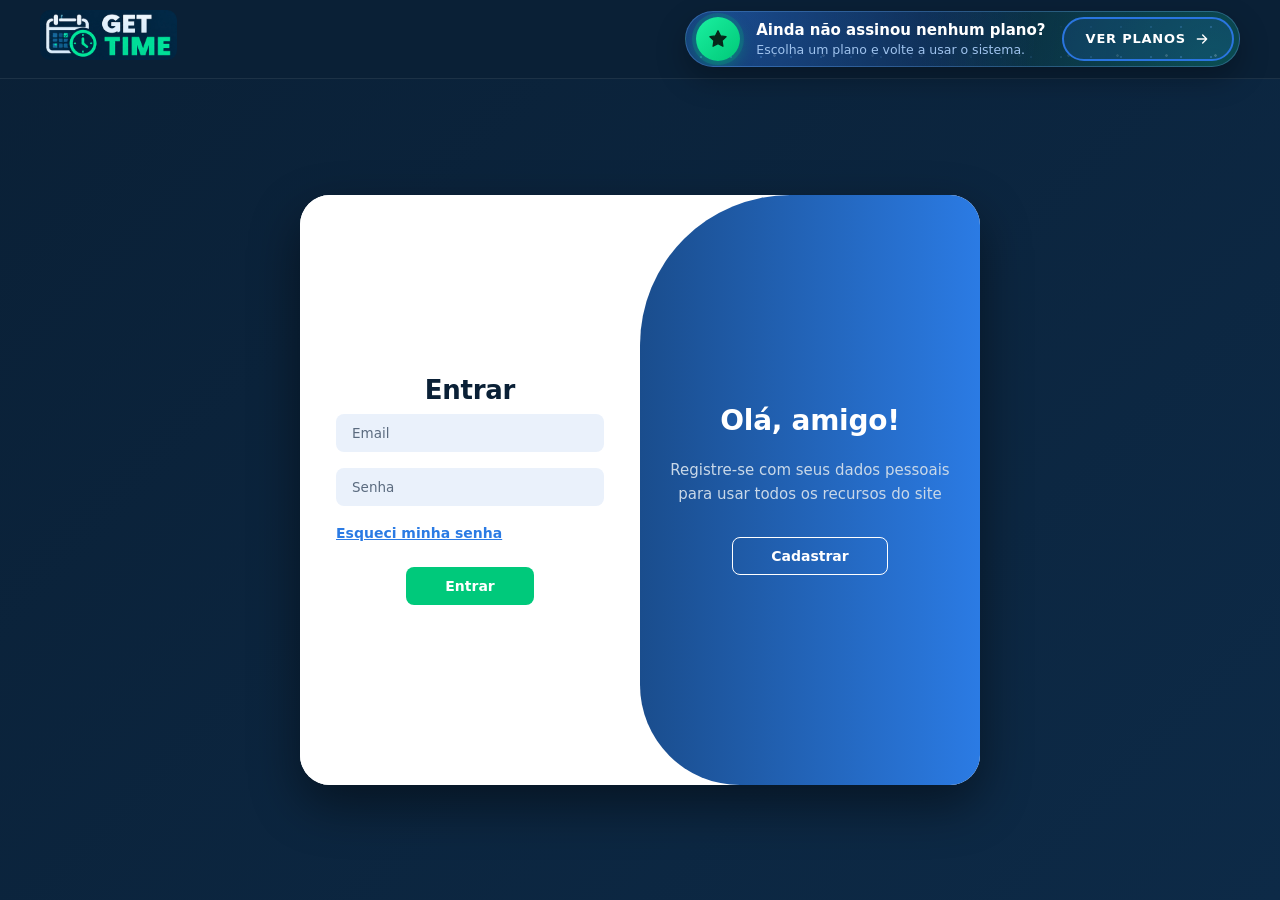
==== commit 40e1766d: "atualização" ====
--- a/agenda.html
+++ b/agenda.html
@@ -97,6 +97,11 @@
     <a class="menu-item" data-menu="Assinatura">
       <svg class="ico" viewBox="0 0 24 24"><rect x="3" y="6" width="18" height="13" rx="2"/><path d="M3 10h18M7 15h4"/></svg>
       <span>Assinatura</span>
+    </a>
+
+    <a class="menu-lgpd" href="privacidade.html" target="_blank" rel="noopener">
+      <svg class="ico" viewBox="0 0 24 24"><path d="M12 3l8 3v6c0 4.5-3.2 8.3-8 9-4.8-.7-8-4.5-8-9V6l8-3z"/><path d="M9 12l2 2 4-4"/></svg>
+      <span>Privacidade (LGPD)</span>
     </a>
 
     <div class="sb-usuario">
@@ -579,7 +584,7 @@
         <div class="admin-card-header">
           <div>
             <h3>Serviços Cadastrados</h3>
-            <p class="card-sub">Use Editar para corrigir valor ou duração.</p>
+            <p class="card-sub">Use o botão Editar para corrigir o valor ou a duração.</p>
           </div>
         </div>
         <div id="servicos-lista"></div>
@@ -942,6 +947,20 @@
                     <h4>Sua assinatura</h4>
                     <p>Veja o pagamento, troque a forma de pagamento ou cancele quando quiser.</p>
 
+                    <div class="sa-cartao" aria-label="Resumo da assinatura">
+                      <div class="sa-cartao-topo">
+                        <div class="sa-cartao-marca">GET<span>TIME</span></div>
+                        <span class="sa-cartao-plano">—</span>
+                      </div>
+                      <div class="sa-cartao-chip" aria-hidden="true"></div>
+                      <div class="sa-cartao-valor">—</div>
+                      <div class="sa-cartao-rodape">
+                        <div><small>Titular</small><strong class="sa-cartao-titular">—</strong></div>
+                        <div><small>Forma de pagamento</small><strong class="sa-cartao-forma">—</strong></div>
+                        <div><small class="sa-cartao-rotulo-data">Próxima cobrança</small><strong class="sa-cartao-data">—</strong></div>
+                      </div>
+                    </div>
+
                     <div class="sa-acoes">
                       <button
                         type="button"
@@ -996,6 +1015,20 @@
                     <h4>Pagamento pendente</h4>
                     <p>Pague o boleto para liberar o plano. Você pode trocar a forma de pagamento ou cancelar.</p>
 
+                    <div class="sa-cartao" aria-label="Resumo da assinatura">
+                      <div class="sa-cartao-topo">
+                        <div class="sa-cartao-marca">GET<span>TIME</span></div>
+                        <span class="sa-cartao-plano">—</span>
+                      </div>
+                      <div class="sa-cartao-chip" aria-hidden="true"></div>
+                      <div class="sa-cartao-valor">—</div>
+                      <div class="sa-cartao-rodape">
+                        <div><small>Titular</small><strong class="sa-cartao-titular">—</strong></div>
+                        <div><small>Forma de pagamento</small><strong class="sa-cartao-forma">—</strong></div>
+                        <div><small class="sa-cartao-rotulo-data">Próxima cobrança</small><strong class="sa-cartao-data">—</strong></div>
+                      </div>
+                    </div>
+
                     <div class="sa-acoes">
                       <button
                         type="button"
@@ -1114,9 +1147,7 @@
                 placeholder="Digite ou escolha um cliente"
                 required
                 autocomplete="off"
-                list="lista-clientes"
               />
-              <datalist id="lista-clientes"></datalist>
               <button type="button" id="btn-novo-cliente-modal" class="btn-link">
                 + Cadastrar novo cliente
               </button>
@@ -1342,6 +1373,10 @@
               >Com DDD. Também é usado para o lembrete pelo WhatsApp.</span
             >
           </div>
+          <label class="lgpd-check" for="cli-lgpd">
+            <input type="checkbox" id="cli-lgpd" />
+            <span>Confirmo que o cliente autorizou o uso do nome e do telefone para agendamentos e lembretes (<a href="privacidade.html" target="_blank" rel="noopener">LGPD</a>).</span>
+          </label>
           <div class="form-botoes">
             <button type="submit" class="btn-salvar" id="btn-salvar-cliente">
               Salvar Cliente
--- a/css/stylesAgenda.css
+++ b/css/stylesAgenda.css
@@ -1912,4 +1912,243 @@
   .modal-card .form-botoes { flex-direction: column-reverse; }
   .modal-card .form-botoes button,
   .modal-card .form-botoes a { width: 100%; text-align: center; }
-}+}
+
+/* =====================================================================
+   ASSINATURA: visual novo (só CSS, o HTML e o JS continuam iguais)
+   Colar no FINAL do arquivo para sobrescrever as regras antigas.
+   ===================================================================== */
+
+/* ---- faixa azul-marinho ---- */
+#secao-assinatura .sa-hero {
+  position: relative; overflow: hidden;
+  border-radius: 28px; padding: 34px 40px 96px;
+  background:
+    radial-gradient(620px 240px at 88% -10%, rgba(0, 200, 120, .38), transparent 65%),
+    radial-gradient(420px 220px at 0% 120%, rgba(42, 117, 224, .35), transparent 70%),
+    linear-gradient(135deg, #07182d 0%, #0d2a47 100%);
+}
+#secao-assinatura .sa-hero::after {
+  content: ""; position: absolute; right: -70px; bottom: -150px;
+  width: 340px; height: 340px; border-radius: 50%; pointer-events: none;
+  border: 1px solid rgba(255, 255, 255, .12);
+  box-shadow: 0 0 0 46px rgba(255, 255, 255, .03), 0 0 0 92px rgba(255, 255, 255, .02);
+}
+#secao-assinatura .sa-hero > * { position: relative; z-index: 1; }
+#secao-assinatura .sa-hero .sa-eyebrow { color: #7cbcff; letter-spacing: .16em; }
+#secao-assinatura .sa-hero h3 {
+  font-size: clamp(30px, 4.4vw, 46px); line-height: 1.05; letter-spacing: -.02em; margin: 8px 0 8px;
+}
+#secao-assinatura .sa-hero p { font-size: 15px; color: #c4d3e6; }
+
+/* ---- selo de status (com bolinha) ---- */
+#secao-assinatura .sa-hero .assinatura-status {
+  display: inline-flex; align-items: center; gap: 8px;
+  padding: 8px 16px; font-size: 13px; font-weight: 700;
+  background: rgba(0, 200, 120, .16); color: #5ff0b0; border: 1px solid rgba(0, 200, 120, .5);
+}
+#secao-assinatura .sa-hero .assinatura-status::before {
+  content: ""; width: 8px; height: 8px; border-radius: 50%; background: currentColor;
+  box-shadow: 0 0 0 0 currentColor; animation: sa-pulso 2s ease-out 3;
+}
+#secao-assinatura .sa-hero .assinatura-status.pendente {
+  background: rgba(255, 176, 32, .16); color: #ffc857; border-color: rgba(255, 176, 32, .5);
+}
+#secao-assinatura .sa-hero .assinatura-status.sa-teste {
+  background: rgba(109, 179, 255, .16); color: #9ccbff; border-color: rgba(109, 179, 255, .5);
+}
+@keyframes sa-pulso { 70% { box-shadow: 0 0 0 9px transparent; } 100% { box-shadow: 0 0 0 0 transparent; } }
+
+/* ---- cards ---- */
+#secao-assinatura .sa-corpo { gap: 24px; }
+#secao-assinatura .sa-card {
+  border-radius: 24px; padding: 32px;
+  box-shadow: 0 24px 48px -22px rgba(10, 31, 56, .35);
+}
+#secao-assinatura .sa-card h4 { font-size: 20px; letter-spacing: -.01em; margin-bottom: 8px; }
+#secao-assinatura .sa-card > p { font-size: 14px; }
+
+/* ---- botões ---- */
+#secao-assinatura .sa-acoes { gap: 12px; margin-top: 22px; }
+#secao-assinatura .sa-acoes .btn-ver-boleto,
+#secao-assinatura .sa-acoes .btn-selecionar-plano,
+#secao-assinatura .sa-acoes .btn-pagar-pix {
+  border-radius: 14px; padding: 15px 24px; font-size: 15px;
+  background: linear-gradient(135deg, #00d683, #00b86f);
+  box-shadow: 0 10px 22px -10px rgba(0, 200, 120, .8);
+  transition: transform .15s, box-shadow .15s, filter .15s;
+}
+#secao-assinatura .sa-acoes .btn-ver-boleto:hover,
+#secao-assinatura .sa-acoes .btn-selecionar-plano:hover,
+#secao-assinatura .sa-acoes .btn-pagar-pix:hover {
+  background: linear-gradient(135deg, #00d683, #00b86f); filter: brightness(1.05);
+  transform: translateY(-2px); box-shadow: 0 14px 26px -10px rgba(0, 200, 120, .9);
+}
+#secao-assinatura .sa-acoes .btn-trocar-pagamento {
+  border-radius: 14px; padding: 14px 24px; font-size: 15px; font-weight: 700;
+  border: 1.5px solid var(--border); background: transparent; color: var(--texto);
+  transition: border-color .15s, background .15s, transform .15s;
+}
+#secao-assinatura .sa-acoes .btn-trocar-pagamento:hover {
+  border-color: var(--primaria); background: rgba(0, 200, 120, .1);
+}
+#secao-assinatura .sa-acoes button:active { transform: scale(.98); }
+#secao-assinatura .sa-acoes button:focus-visible,
+#secao-assinatura .sa-cancelar-linha button:focus-visible { outline: 3px solid rgba(42, 117, 224, .45); outline-offset: 3px; }
+#secao-assinatura .sa-cancelar-linha { margin-top: 14px; text-align: center; }
+#secao-assinatura .sa-cancelar-linha .btn-cancelar-assinatura {
+  padding: 6px 10px; font-size: 13px; text-underline-offset: 3px; cursor: pointer;
+}
+
+/* ---- lista "o que está incluso" ---- */
+#secao-assinatura .sa-lista { gap: 4px; margin-top: 18px; }
+#secao-assinatura .sa-lista li { gap: 14px; padding: 10px 12px; border-radius: 12px; font-weight: 500; transition: background .15s; }
+#secao-assinatura .sa-lista li:hover { background: var(--hover-menu); }
+#secao-assinatura .sa-lista li::before {
+  content: "✓"; flex: none; width: 26px; height: 26px; border-radius: 50%;
+  display: grid; place-items: center; font-size: 13px; font-weight: 800;
+  color: var(--primaria-hover); background: rgba(0, 200, 120, .14);
+}
+
+@media (max-width: 900px) {
+  #secao-assinatura .sa-hero { padding: 26px 22px 88px; border-radius: 22px; }
+  #secao-assinatura .sa-card { padding: 24px; }
+}
+@media (prefers-reduced-motion: reduce) {
+  #secao-assinatura * { animation: none !important; transition: none !important; }
+}
+
+
+/* =====================================================================
+   PLANOS: tudo centralizado (cabeçalho e cards)
+   ===================================================================== */
+#secao-planos .pl-hero { text-align: center; }
+#secao-planos .planos-grid {
+  display: flex; flex-wrap: wrap; justify-content: center; align-items: stretch;
+}
+#secao-planos .planos-grid .card-plano { flex: 0 1 400px; min-width: 0; }
+@media (max-width: 900px) {
+  #secao-planos .planos-grid { flex-direction: column; }
+  #secao-planos .planos-grid .card-plano { flex: 0 0 auto; width: 100%; }
+}
+
+
+/* Status do agendamento: só leitura (muda pelos botões Concluído e Cancelar) */
+.select-status-agendamento:disabled { opacity: 1; cursor: default; -webkit-appearance: none; appearance: none; padding-right: 12px; }
+
+
+/* Detalhes do agendamento: os 4 botões (Concluído, Cancelar, Fechar, Editar) cabem na linha, sem cortar nem quebrar o texto */
+@media (min-width: 561px) {
+  #modal-detalhes-agendamento .form-botoes { flex-wrap: wrap; gap: 8px; }
+  #modal-detalhes-agendamento .form-botoes button { flex: 0 0 auto; white-space: nowrap; padding: 11px 16px; font-size: 13px; }
+}
+
+
+/* =====================================================================
+   ASSINATURA: cartão visual com as informações do plano
+   ===================================================================== */
+#secao-assinatura .sa-cartao {
+  position: relative; overflow: hidden; color: #fff; margin-top: 22px;
+  border-radius: 22px; padding: 24px 26px; min-height: 210px;
+  background:
+    radial-gradient(circle at 88% 0%, rgba(0, 200, 120, .45), transparent 50%),
+    linear-gradient(135deg, #07182d 0%, #0d2a47 62%, #0d4a55 100%);
+  box-shadow: 0 22px 38px -16px rgba(10, 31, 56, .7);
+}
+#secao-assinatura .sa-cartao::after {
+  content: ""; position: absolute; right: -70px; bottom: -120px; width: 270px; height: 270px;
+  border-radius: 50%; border: 32px solid rgba(255, 255, 255, .06); pointer-events: none;
+}
+#secao-assinatura .sa-cartao > * { position: relative; z-index: 1; }
+#secao-assinatura .sa-cartao-topo { display: flex; justify-content: space-between; align-items: center; gap: 12px; }
+#secao-assinatura .sa-cartao-marca { font-weight: 900; font-size: 20px; line-height: .95; }
+#secao-assinatura .sa-cartao-marca span { display: block; color: #00d683; }
+#secao-assinatura .sa-cartao-plano { font-size: 13px; font-weight: 700; padding: 5px 14px; border-radius: 999px; background: rgba(255, 255, 255, .15); }
+#secao-assinatura .sa-cartao-chip {
+  width: 44px; height: 33px; border-radius: 7px; margin: 20px 0 12px;
+  background: linear-gradient(135deg, #f4d98a, #c9a54a);
+}
+#secao-assinatura .sa-cartao-valor { font-size: clamp(22px, 3vw, 28px); font-weight: 800; letter-spacing: .5px; }
+#secao-assinatura .sa-cartao-rodape { display: flex; flex-wrap: wrap; gap: 14px 32px; margin-top: 18px; }
+#secao-assinatura .sa-cartao-rodape small { display: block; font-size: 11px; color: #fff; opacity: .7; margin-bottom: 2px; }
+#secao-assinatura .sa-cartao-rodape strong { font-size: 14px; font-weight: 700; }
+
+
+/* =====================================================================
+   AGENDAMENTO: lista de clientes (painel próprio no lugar da lista do navegador)
+   ===================================================================== */
+.combo-wrap { position: relative; }
+.combo-wrap > input { width: 100%; padding-right: 42px; }
+.combo-wrap::after {
+  content: ""; position: absolute; right: 18px; top: 50%; width: 8px; height: 8px; margin-top: -6px;
+  border-right: 2px solid var(--muted); border-bottom: 2px solid var(--muted);
+  transform: rotate(45deg); pointer-events: none;
+}
+.combo-lista {
+  position: absolute; left: 0; right: 0; top: calc(100% + 6px); z-index: 60;
+  max-height: 264px; overflow-y: auto; padding: 6px;
+  background: var(--card); border: 1px solid var(--border); border-radius: 16px;
+  box-shadow: 0 18px 40px -12px rgba(10, 31, 56, .35);
+}
+.combo-lista[hidden] { display: none; }
+.combo-item { display: flex; align-items: center; gap: 12px; padding: 9px 10px; border-radius: 12px; cursor: pointer; }
+.combo-item:hover, .combo-item.ativo { background: rgba(0, 200, 120, .12); }
+.combo-avatar {
+  flex: none; width: 36px; height: 36px; border-radius: 50%; display: grid; place-items: center;
+  font-weight: 800; font-size: 15px; color: #fff; background: linear-gradient(135deg, #0d2a47, #0d4a55);
+}
+.combo-textos { display: grid; min-width: 0; }
+.combo-textos strong { font-size: 14px; color: var(--texto); overflow: hidden; text-overflow: ellipsis; white-space: nowrap; }
+.combo-textos small { font-size: 12px; color: var(--muted); }
+.combo-textos mark { background: rgba(0, 200, 120, .28); color: inherit; border-radius: 3px; padding: 0 1px; }
+.combo-vazio { padding: 14px 12px; text-align: center; }
+.combo-vazio p { margin: 0 0 10px; font-size: 13px; color: var(--muted); }
+.combo-novo {
+  border: 1.5px dashed var(--primaria); background: transparent; color: var(--primaria-hover);
+  border-radius: 12px; padding: 9px 14px; font-weight: 700; font-size: 13px; cursor: pointer;
+}
+.combo-novo:hover { background: rgba(0, 200, 120, .1); }
+
+
+/* Financeiro: cartão "Agendamentos concluídos" */
+#financeiro-concluidos .concluidos-topo { display: flex; justify-content: space-between; align-items: baseline; gap: 12px; padding: 18px 20px 8px; }
+#financeiro-concluidos .concluidos-topo strong { font-size: 15px; }
+#financeiro-concluidos .concluidos-topo span { font-size: 14px; font-weight: 700; color: var(--primaria-hover); padding-right: 68px; }
+#financeiro-concluidos .concluidos-vazio { margin: 0; padding: 4px 20px 20px; font-size: 13px; color: var(--muted); }
+
+
+/* Status no bloco da agenda */
+.agendamento .tag-status {
+  align-self: flex-start; margin-top: 3px; padding: 1px 7px; border-radius: 999px;
+  font-size: 9px; font-weight: 700; font-style: normal; line-height: 1.4; white-space: nowrap;
+  background: rgba(0, 0, 0, .3); color: #fff;
+}
+.agendamento .tag-Remarcado { background: #ffb020; color: #0a1f38; }
+.agendamento .tag-Concluido { background: #00c878; color: #06281a; }
+.agendamento .tag-Cancelado { background: #e11d48; color: #fff; }
+
+
+/* =====================================================================
+   LGPD: link no menu lateral e caixa de autorização no cadastro de cliente
+   ===================================================================== */
+aside.sidebar nav.menu a.menu-lgpd {
+  display: flex; align-items: center; gap: 12px; padding: 10px 12px; border-radius: 10px;
+  color: var(--sb-text); font-size: 13.5px; font-weight: 500; text-decoration: none; cursor: pointer;
+  transition: background 0.15s, color 0.15s;
+}
+aside.sidebar nav.menu a.menu-lgpd .ico {
+  width: 18px; height: 18px; flex: none; fill: none; stroke: currentColor;
+  stroke-width: 1.8; stroke-linecap: round; stroke-linejoin: round;
+}
+aside.sidebar nav.menu a.menu-lgpd:hover { background: rgba(255, 255, 255, 0.07); color: #fff; }
+aside.sidebar nav.menu a.menu-lgpd:focus-visible { outline: 2px solid var(--sb-green); outline-offset: 2px; }
+
+.form-agendamento .lgpd-check {
+  display: flex; align-items: flex-start; gap: 10px; margin: 4px 0 8px;
+  font-size: 12px; line-height: 1.45; color: var(--muted); cursor: pointer;
+}
+.form-agendamento .lgpd-check input {
+  flex: none; width: 17px; height: 17px; margin: 1px 0 0; padding: 0;
+  accent-color: var(--primaria); cursor: pointer;
+}
+.form-agendamento .lgpd-check a { color: var(--destaque, #2a75e0); font-weight: 700; text-decoration: underline; }
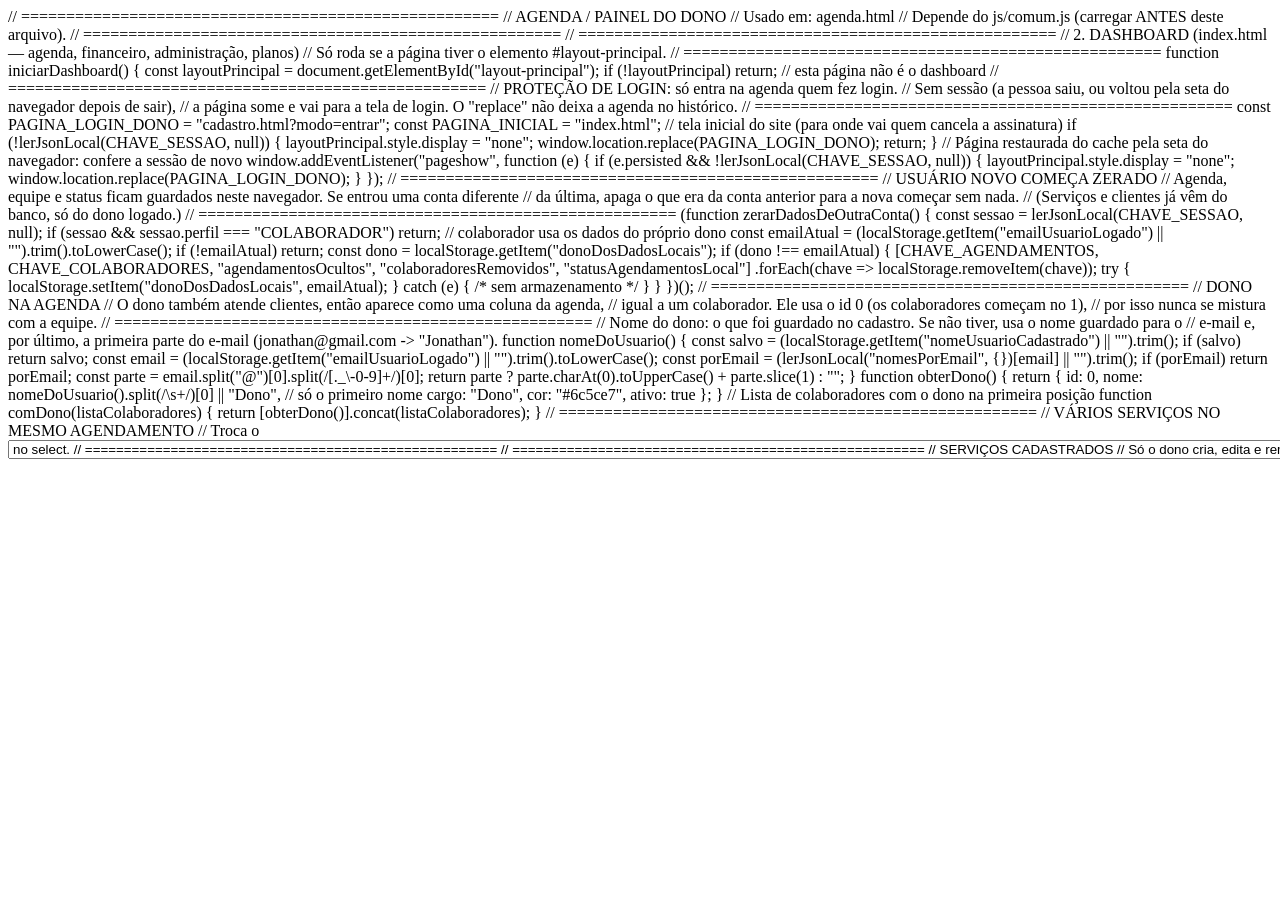
==== commit b9babbb2: "final" ====
--- a/agenda.html
+++ b/agenda.html
@@ -1,1542 +1,3634 @@
-<!doctype html>
-<html lang="pt-BR">
-  <head>
-    <meta charset="UTF-8" />
-    <meta name="viewport" content="width=device-width, initial-scale=1" />
-    <title>GET TIME - Dashbording</title>
-    <link href="https://fonts.googleapis.com/css2?family=Archivo+Black&display=swap" rel="stylesheet" />
-
-    <!-- Estilos -->
-    <link rel="stylesheet" href="css/stylesAgenda.css" />
-
-    <!-- Botão "Cancelar assinatura" -->
-    <style>
-      .btn-cancelar-assinatura {
-        display: inline-flex;
-        align-items: center;
-        justify-content: center;
-        gap: 8px;
-        padding: 11px 22px;
-        font-size: 14px;
-        font-weight: 600;
-        color: #e11d48;
-        background: transparent;
-        border: 1.5px solid #e11d48;
-        border-radius: 10px;
-        cursor: pointer;
-        transition: background 0.2s, color 0.2s, box-shadow 0.2s, transform 0.1s;
-      }
-      .btn-cancelar-assinatura[hidden] { display: none; }
-      .btn-cancelar-assinatura:hover {
-        background: #e11d48;
-        color: #fff;
-        box-shadow: 0 4px 14px rgba(225, 29, 72, 0.3);
-      }
-      .btn-cancelar-assinatura:active { transform: scale(0.97); }
-      .btn-cancelar-assinatura:focus-visible { outline: 3px solid rgba(225, 29, 72, 0.4); outline-offset: 2px; }
-      .sa-cancelar-linha { margin-top: 16px; }
-    </style>
-
-    <!-- JavaScript do site -->
-    <script src="js/comum.js"></script>
-    <script src="js/whatsapp.js"></script>
-    <script src="js/agenda.js"></script>
-    <script src="js/contador-teste.js" defer></script>
-<script src="js/bloqueio-teste.js" defer></script>
-  </head>
-  <body>
-    <button
-      type="button"
-      id="btn-mostrar-sidebar"
-      class="btn-mostrar-sidebar"
-      title="Mostrar menu lateral"
-    >
-      ☰
-    </button>
-
-    <div class="layout" id="layout-principal">
-     <aside class="sidebar" id="sidebar-principal">
-  <div class="logo" id="btn-gestao" title="Ocultar menu lateral" role="button" tabindex="0">
-    <strong><span style="display:inline-block;line-height:0"><img class="logo-img" src="[data-uri]" alt="GET TIME" width="137" height="50" style="height:50px;width:auto;display:block;border-radius:10px"></span></strong>
-  </div>
-
-  <nav class="menu">
-    <a class="menu-item ativo" data-menu="Dashboard">
-      <svg class="ico" viewBox="0 0 24 24"><rect x="3" y="3" width="7" height="9" rx="1.5"/><rect x="14" y="3" width="7" height="5" rx="1.5"/><rect x="14" y="12" width="7" height="9" rx="1.5"/><rect x="3" y="16" width="7" height="5" rx="1.5"/></svg>
-      <span>Dashboard</span>
-    </a>
-
-    <a class="menu-item" data-menu="Agenda">
-      <svg class="ico" viewBox="0 0 24 24"><rect x="3" y="5" width="18" height="16" rx="2"/><path d="M8 3v4M16 3v4M3 10h18"/></svg>
-      <span>Agenda</span>
-    </a>
-
-    <a class="menu-item" data-menu="Financeiro">
-      <svg class="ico" viewBox="0 0 24 24"><path d="M12 3v18M16.5 7.5C16.5 6 14.5 5 12 5s-4.5 1-4.5 2.8c0 4.2 9 2 9 6.4 0 1.8-2 2.8-4.5 2.8s-4.5-1-4.5-2.5"/></svg>
-      <span>Financeiro</span>
-      <span id="tag-lock-fin" style="font-size: 12px" hidden>🔒</span>
-    </a>
-
-    <a class="menu-item" data-menu="Administracao">
-      <svg class="ico" viewBox="0 0 24 24"><circle cx="12" cy="8" r="4"/><path d="M4 21c0-4 3.6-7 8-7s8 3 8 7"/></svg>
-      <span>Administração</span>
-    </a>
-
-    <div class="menu-grupo">Conta</div>
-
-    <a class="menu-item" data-menu="Suporte">
-      <svg class="ico" viewBox="0 0 24 24"><path d="M4 13v-1a8 8 0 0 1 16 0v1"/><rect x="3" y="13" width="4" height="6" rx="1.5"/><rect x="17" y="13" width="4" height="6" rx="1.5"/></svg>
-      <span>Suporte</span>
-    </a>
-
-    <a class="menu-item" data-menu="Planos">
-      <svg class="ico" viewBox="0 0 24 24"><path d="m12 3 2.7 5.6 6.1.9-4.4 4.3 1 6.1L12 17l-5.4 2.9 1-6.1L3.2 9.5l6.1-.9z"/></svg>
-      <span>Planos</span>
-    </a>
-
-    <a class="menu-item" data-menu="Assinatura">
-      <svg class="ico" viewBox="0 0 24 24"><rect x="3" y="6" width="18" height="13" rx="2"/><path d="M3 10h18M7 15h4"/></svg>
-      <span>Assinatura</span>
-    </a>
-
-    <a class="menu-lgpd" href="privacidade.html" target="_blank" rel="noopener">
-      <svg class="ico" viewBox="0 0 24 24"><path d="M12 3l8 3v6c0 4.5-3.2 8.3-8 9-4.8-.7-8-4.5-8-9V6l8-3z"/><path d="M9 12l2 2 4-4"/></svg>
-      <span>Privacidade (LGPD)</span>
-    </a>
-
-    <div class="sb-usuario">
-      <div class="sb-usuario-nome">
-        <svg class="ico" viewBox="0 0 24 24"><circle cx="12" cy="8" r="4"/><path d="M4 21c0-4 3.6-7 8-7s8 3 8 7"/></svg>
-        <strong id="texto-perfil">Admin</strong>
-      </div>
-      <button type="button" id="btn-toggle-tema" class="btn-tema">
-        🌙 Modo Noturno
-      </button>
-      <strong id="texto-plano" hidden>Grátis</strong>
-    </div>
-
-    <a class="menu-item menu-item--sair" id="btn-sair" role="button" tabindex="0">
-      <svg class="ico" viewBox="0 0 24 24"><path d="M9 21H5a2 2 0 0 1-2-2V5a2 2 0 0 1 2-2h4M16 17l5-5-5-5M21 12H9"/></svg>
-      <span>Sair</span>
-    </a>
-  </nav>
-</aside>
-
-      <!-- ÁREA PRINCIPAL -->
-      <div class="main">
-        <main class="conteudo">
-          <!-- FINANCEIRO -->
-          <section id="secao-financeiro">
-            <!-- Faixa do topo (só aparece na aba Financeiro; o JS já controla as classes so-financeiro) -->
-            <div class="hero-pagina hero-fin so-financeiro" hidden>
-              <div class="hero-texto">
-                <p class="hero-eyebrow">PAINEL FINANCEIRO</p>
-                <h1>Financeiro</h1>
-                <p class="hero-resumo">
-                  Acompanhe receitas, despesas e o faturamento de cada colaborador.
-                </p>
-              </div>
-            </div>
-
-            <div
-              id="aviso-bloqueio-financeiro-pagina"
-              class="card-bloqueio-plano"
-              hidden
-            >
-              <div style="font-size: 40px; margin-bottom: 10px">🔒</div>
-              <h3>Recurso disponível apenas no Plano Premium</h3>
-              <p>
-                Faça upgrade para o Plano Premium para ter acesso aos relatórios
-                financeiros e aos recursos avançados.
-              </p>
-              <button class="btn-salvar" id="btn-upgrade-financeiro">
-                Fazer Upgrade do Plano
-              </button>
-            </div>
-
-            <div class="financeiro-grid" id="grid-financeiro-cards">
-              <!-- Período dos valores abaixo (antes ficava na agenda, mas só mudava o financeiro) -->
-
-              <div class="financeiro-periodo">
-                <span>Período dos valores:</span>
-                <div class="toggle-view">
-                  <button type="button" id="btn-modo-dia" class="ativo">
-                    Dia
-                  </button>
-                  <button type="button" id="btn-modo-semana">Semana</button>
-                  <button type="button" id="btn-modo-mes">Mês</button>
-                </div>
-              </div>
-
-              <div class="stat-card" id="card-receitas">
-                <div class="overlay-bloqueio" hidden>
-                  <div class="box-cadeado">
-                    <span class="icone-cadeado">🔒</span>
-                  </div>
-                  <span class="tag-pro">Exclusivo Premium</span>
-                </div>
-                <div class="conteudo-bloqueavel">
-                  <span class="stat-label" id="titulo-receitas"
-                    >Receitas (Dia)</span
-                  >
-                  <strong class="stat-valor" id="valor-receitas"
-                    >R$ 0,00</strong
-                  >
-                </div>
-              </div>
-
-              <!-- Resumo de desmarcações e remarcações do período escolhido -->
-              <div class="stat-card" id="card-alteracoes-resumo">
-                <span class="stat-label" id="titulo-alteracoes-resumo"
-                  >Desmarcações e remarcações (Dia)</span
-                >
-                <div class="alt-resumo">
-                  <div>
-                    <strong class="stat-valor" id="valor-desmarcados">0</strong>
-                    <small>desmarcados</small>
-                  </div>
-                  <div>
-                    <strong class="stat-valor" id="valor-remarcados">0</strong>
-                    <small>remarcados</small>
-                  </div>
-                </div>
-              </div>
-
-              <!-- Rosca: participação de cada colaborador / Linha: faturamento acumulado do mês -->
-
-              <div class="financeiro-graficos-par so-financeiro" hidden>
-                <div class="stat-card" id="card-rosca">
-                  <span class="stat-label" id="titulo-rosca"
-                    >Participação por colaborador (Dia)</span
-                  >
-                  <div class="rosca-conteudo">
-                    <div class="rosca-legenda" id="rosca-legenda"></div>
-                    <svg
-                      class="rosca-svg"
-                      id="rosca-svg"
-                      viewBox="0 0 120 120"
-                      role="img"
-                      aria-label="Participação de cada colaborador no faturamento"
-                    ></svg>
-                  </div>
-                </div>
-                <div class="stat-card" id="card-linha">
-                  <span class="stat-label">Faturamento acumulado no mês</span>
-                  <div id="linha-grafico"></div>
-                  <div class="linha-legenda" id="linha-legenda"></div>
-                </div>
-              </div>
-
-              <!-- Quem desmarcou e quem remarcou (outra data ou outro horário) -->
-              <div class="stat-card so-financeiro" id="card-alteracoes" hidden>
-                <span class="stat-label" id="titulo-alteracoes"
-                  >Quem desmarcou e quem remarcou (Dia)</span
-                >
-                <div class="alt-corpo">
-                  <div class="rosca-conteudo">
-                    <div class="rosca-legenda" id="alt-legenda"></div>
-                    <svg
-                      class="rosca-svg"
-                      id="alt-rosca"
-                      viewBox="0 0 120 120"
-                      role="img"
-                      aria-label="Desmarcações e remarcações no período"
-                    ></svg>
-                  </div>
-                  <div class="alt-lista" id="alt-lista"></div>
-                </div>
-              </div>
-
-              <!-- Quanto cada colaborador faturou no dia, na semana e no mês -->
-              <div class="financeiro-tabela-wrap so-financeiro" hidden>
-                <div
-                  class="tabela-financeiro-info"
-                  id="tabela-financeiro-info"
-                ></div>
-                <table class="tabela-financeiro" id="tabela-financeiro">
-                  <thead>
-                    <tr>
-                      <th>Colaborador</th>
-                      <th data-periodo="Dia">Faturado no dia</th>
-                      <th data-periodo="Semana">Faturado na semana</th>
-                      <th data-periodo="Mês">Faturado no mês</th>
-                    </tr>
-                  </thead>
-                  <tbody id="tabela-financeiro-corpo"></tbody>
-                  <tfoot>
-                    <tr>
-                      <td>Total</td>
-                      <td data-periodo="Dia" id="total-fat-dia">R$ 0,00</td>
-                      <td data-periodo="Semana" id="total-fat-semana">
-                        R$ 0,00
-                      </td>
-                      <td data-periodo="Mês" id="total-fat-mes">R$ 0,00</td>
-                    </tr>
-                  </tfoot>
-                </table>
-              </div>
-            </div>
-          </section>
-
-
-<!-- AGENDA -->
-<section id="secao-agenda">
-  <!-- Faixa do topo -->
-  <div class="hero-agenda">
-    <div class="hero-texto">
-      <p class="hero-eyebrow">PAINEL DE AGENDAMENTOS</p>
-      <h1>Sua Agenda</h1>
-      <p class="hero-resumo">
-        Gerencie seus horários, acompanhe os próximos clientes e mantenha seu
-        dia organizado.
-      </p>
-
-      <div class="hero-acoes">
-        <button type="button" id="btn-abrir-agendamento" class="btn-verde">
-          + Novo Agendamento
-        </button>
-        <button type="button" id="btn-abrir-cliente" class="btn-borda">
-          <svg viewBox="0 0 24 24" aria-hidden="true"><circle cx="9" cy="8" r="4"/><path d="M2 21c0-3.9 3.1-7 7-7s7 3.1 7 7M19 8v6M16 11h6"/></svg>
-          Cadastrar Cliente
-        </button>
-      </div>
-    </div>
-  </div>
-  <!-- (a faixa agora é fechada aqui; antes faltava este </div> e o painel ficava preso dentro dela) -->
-
-  <!-- Painel branco da agenda -->
-  <div class="painel-agenda">
-    <div class="agenda-header">
-      <div class="agenda-titulo-data">
-        <h2 id="agenda-data-texto" style="margin: 0">Data:</h2>
-        <input
-          type="date"
-          id="seletor-data"
-          class="input-data-seletor"
-          value="2026-09-25"
-        />
-      </div>
-
-      <div class="agenda-controles">
-        <div class="paginacao" id="container-paginacao">
-          <button type="button" id="btn-pag-anterior" aria-label="Página anterior">‹</button>
-          <span id="pag-info">1 de 1</span>
-          <button type="button" id="btn-pag-proxima" aria-label="Próxima página">›</button>
-        </div>
-
-        <div hidden>
-          <label for="seletor-colunas" style="font-size: 12px; color: var(--muted)">Colunas:</label>
-          <select id="seletor-colunas" class="select-colunas"></select>
-        </div>
-
-        <div class="agenda-filtro">
-          <label for="filtro-colaborador">Procurar colaborador:</label>
-          <select id="filtro-colaborador" class="select-colunas">
-            <option value="todos">Todos...</option>
-          </select>
-        </div>
-      </div>
-    </div>
-
-    <div class="agenda-wrap">
-      <div class="agenda" id="agenda"></div>
-    </div>
-  </div>
-</section>
-
-<!-- ADMINISTRATIVO -->
-<section id="secao-administrativo">
-
-  <!-- Faixa do topo (só aparece na aba Administrativo) -->
-  <div class="hero-pagina hero-adm so-administracao" hidden>
-    <div class="hero-texto">
-      <p class="hero-eyebrow">PAINEL ADMINISTRATIVO</p>
-      <h1>Administrativo</h1>
-      <p class="hero-resumo">
-        Cadastre sua equipe, seus serviços e seus clientes em um só lugar.
-      </p>
-    </div>
-  </div>
-
-  <!-- ===== EQUIPE ===== -->
-  <div class="grupo-admin">
-    <div class="grupo-cab">
-      <span class="grupo-icone">
-        <svg viewBox="0 0 24 24" aria-hidden="true"><path d="M17 21v-2a4 4 0 0 0-4-4H7a4 4 0 0 0-4 4v2"/><circle cx="10" cy="7" r="4"/><path d="M21 21v-2a4 4 0 0 0-3-3.85M16 3.13a4 4 0 0 1 0 7.75"/></svg>
-      </span>
-      <div>
-        <h2>Equipe</h2>
-        <p>Cadastre quem atende na sua agenda e libere o acesso ao sistema.</p>
-      </div>
-    </div>
-
-    <div class="admin-grid">
-      <div class="admin-card">
-        <div class="admin-card-header">
-          <div>
-            <h3>Cadastrar Novo Colaborador</h3>
-            <p class="card-sub">Os campos com * são obrigatórios.</p>
+// =====================================================
+// AGENDA / PAINEL DO DONO
+// Usado em: agenda.html
+// Depende do js/comum.js (carregar ANTES deste arquivo).
+// =====================================================
+
+// =====================================================
+// 2. DASHBOARD (index.html — agenda, financeiro, administração, planos)
+// Só roda se a página tiver o elemento #layout-principal.
+// =====================================================
+function iniciarDashboard() {
+  const layoutPrincipal = document.getElementById("layout-principal");
+  if (!layoutPrincipal) return; // esta página não é o dashboard
+
+  // =====================================================
+  // PROTEÇÃO DE LOGIN: só entra na agenda quem fez login.
+  // Sem sessão (a pessoa saiu, ou voltou pela seta do navegador depois de sair),
+  // a página some e vai para a tela de login. O "replace" não deixa a agenda no histórico.
+  // =====================================================
+  const PAGINA_LOGIN_DONO = "cadastro.html?modo=entrar";
+  const PAGINA_INICIAL = "index.html"; // tela inicial do site (para onde vai quem cancela a assinatura)
+  if (!lerJsonLocal(CHAVE_SESSAO, null)) {
+    layoutPrincipal.style.display = "none";
+    window.location.replace(PAGINA_LOGIN_DONO);
+    return;
+  }
+  // Página restaurada do cache pela seta do navegador: confere a sessão de novo
+  window.addEventListener("pageshow", function (e) {
+    if (e.persisted && !lerJsonLocal(CHAVE_SESSAO, null)) {
+      layoutPrincipal.style.display = "none";
+      window.location.replace(PAGINA_LOGIN_DONO);
+    }
+  });
+
+  // =====================================================
+  // USUÁRIO NOVO COMEÇA ZERADO
+  // Agenda, equipe e status ficam guardados neste navegador. Se entrou uma conta diferente
+  // da última, apaga o que era da conta anterior para a nova começar sem nada.
+  // (Serviços e clientes já vêm do banco, só do dono logado.)
+  // =====================================================
+  (function zerarDadosDeOutraConta() {
+    const sessao = lerJsonLocal(CHAVE_SESSAO, null);
+    if (sessao && sessao.perfil === "COLABORADOR") return; // colaborador usa os dados do próprio dono
+    const emailAtual = (localStorage.getItem("emailUsuarioLogado") || "").trim().toLowerCase();
+    if (!emailAtual) return;
+    const dono = localStorage.getItem("donoDosDadosLocais");
+    if (dono !== emailAtual) {
+      [CHAVE_AGENDAMENTOS, CHAVE_COLABORADORES, "agendamentosOcultos", "colaboradoresRemovidos", "statusAgendamentosLocal"]
+        .forEach(chave => localStorage.removeItem(chave));
+      try { localStorage.setItem("donoDosDadosLocais", emailAtual); } catch (e) { /* sem armazenamento */ }
+    }
+  })();
+
+  // =====================================================
+  // DONO NA AGENDA
+  // O dono também atende clientes, então aparece como uma coluna da agenda,
+  // igual a um colaborador. Ele usa o id 0 (os colaboradores começam no 1),
+  // por isso nunca se mistura com a equipe.
+  // =====================================================
+  // Nome do dono: o que foi guardado no cadastro. Se não tiver, usa o nome guardado para o
+  // e-mail e, por último, a primeira parte do e-mail (jonathan@gmail.com -> "Jonathan").
+  function nomeDoUsuario() {
+    const salvo = (localStorage.getItem("nomeUsuarioCadastrado") || "").trim();
+    if (salvo) return salvo;
+    const email = (localStorage.getItem("emailUsuarioLogado") || "").trim().toLowerCase();
+    const porEmail = (lerJsonLocal("nomesPorEmail", {})[email] || "").trim();
+    if (porEmail) return porEmail;
+    const parte = email.split("@")[0].split(/[._\-0-9]+/)[0];
+    return parte ? parte.charAt(0).toUpperCase() + parte.slice(1) : "";
+  }
+
+  function obterDono() {
+    return {
+      id: 0,
+      nome: nomeDoUsuario().split(/\s+/)[0] || "Dono", // só o primeiro nome
+      cargo: "Dono",
+      cor: "#6c5ce7",
+      ativo: true
+    };
+  }
+
+  // Lista de colaboradores com o dono na primeira posição
+  function comDono(listaColaboradores) {
+    return [obterDono()].concat(listaColaboradores);
+  }
+
+  // =====================================================
+  // VÁRIOS SERVIÇOS NO MESMO AGENDAMENTO
+  // Troca o <select id="agend-servico"> (que só aceita 1 opção) por caixinhas de marcar.
+  // As opções continuam vindo do HTML: para incluir um serviço novo, basta
+  // colocar mais um <option> no select.
+  // =====================================================
+  // =====================================================
+  // SERVIÇOS CADASTRADOS
+  // Só o dono cria, edita e remove (valor e duração fixos). O colaborador só escolhe
+  // na hora de agendar. Guardado no navegador até existir o endpoint na API.
+  // =====================================================
+  const CHAVE_SERVICOS = "servicosCadastrados";
+  const TEXTO_DICA_SERVICOS = "Marque quantos serviços forem necessários.";
+  // Lista de serviços usada no cadastro de serviços e no cargo do colaborador.
+  // Mantenha igual às opções de #colab-cargo no agenda.html.
+  const SERVICOS_PADRAO = ["Manicure", "Pedicure", "Cabeleireiro", "Barbeiro", "Spa", "Esteticista", "Massagista", "Maquiador", "Depilador", "Designer de Sobrancelhas"];
+  // O BANCO é a única fonte dos serviços: a lista começa vazia e só é preenchida pelo GET da API.
+  // Nada de serviço guardado no navegador (limpa o resto que versões antigas deixaram).
+  try { localStorage.removeItem(CHAVE_SERVICOS); } catch (e) { /* sem armazenamento */ }
+  let servicos = [];
+  let erroCarregarServicos = ""; // motivo de a lista estar vazia quando o GET /Servicos falha
+
+  // Cópia do que veio do BANCO, para a tela do colaborador (que não tem token da API) ler.
+  // Não é uma fonte própria: é regravada a cada carga/alteração e fica vazia se o banco falhar.
+  const chaveServicosDoBanco = () => "servicosDoBanco:" + (localStorage.getItem("emailUsuarioLogado") || "dono").trim().toLowerCase();
+
+  function guardarServicos() {
+    try { localStorage.setItem(chaveServicosDoBanco(), JSON.stringify(servicos)); } catch (e) { /* sem armazenamento */ }
+    atualizarCargosColaborador(); // serviços do banco também entram na lista do colaborador
+  }
+
+  // Cada linha do agendamento é uma LISTA (select) com os serviços cadastrados.
+  // Valor e duração vêm do cadastro do serviço (e o cadastro vem do banco, via API).
+  function selectsServicos() {
+    const grupo = document.getElementById("agend-servicos-grupo");
+    return grupo ? Array.from(grupo.querySelectorAll("select.servico-select")) : [];
+  }
+  function opcoesSelecionadas() {
+    return selectsServicos().map(sel => sel.selectedOptions[0]).filter(op => op && op.value);
+  }
+
+  function calcularTotalServicos() {
+    return opcoesSelecionadas().reduce((soma, op) => soma + (Number(op.dataset.valor) || 0), 0);
+  }
+
+  // Soma a duração e o valor dos serviços escolhidos e preenche os campos (somente leitura)
+  function atualizarResumoServicos() {
+    const resumo = document.getElementById("agend-servicos-resumo");
+    const campoDuracao = document.getElementById("agend-duracao");
+    const campoValor = document.getElementById("agend-valor");
+    const escolhidas = opcoesSelecionadas();
+    const minutos = escolhidas.reduce((soma, op) => soma + (Number(op.dataset.duracao) || 0), 0);
+    if (escolhidas.length) {
+      if (campoDuracao) campoDuracao.value = minutos > 0 ? minutos : "";
+      if (campoValor) campoValor.value = formatarMoeda(calcularTotalServicos());
+      if (resumo) resumo.textContent = "Total: " + formatarMoeda(calcularTotalServicos()) + " · " + minutos + " min";
+    } else {
+      // Sem serviço escolhido, duração e valor ficam vazios: sempre vêm do cadastro do serviço
+      if (campoDuracao) campoDuracao.value = "";
+      if (campoValor) campoValor.value = "";
+      if (resumo) resumo.textContent = TEXTO_DICA_SERVICOS;
+    }
+  }
+
+  function criarLinhaServico(nomeEscolhido, podeRemover) {
+    const linha = document.createElement("div");
+    linha.className = "servico-linha";
+    const sel = document.createElement("select");
+    sel.className = "servico-select";
+    sel.setAttribute("aria-label", "Serviço");
+    sel.innerHTML = '<option value="">Selecione o serviço...</option>';
+    servicos.slice().sort((a, b) => a.nome.localeCompare(b.nome, "pt-BR")).forEach(s => {
+      const op = document.createElement("option");
+      op.value = s.nome;
+      op.dataset.valor = s.valor;
+      op.dataset.duracao = s.duracaoMin;
+      op.textContent = `${s.nome} · ${formatarMoeda(Number(s.valor) || 0)} · ${s.duracaoMin} min`;
+      sel.appendChild(op);
+    });
+    if (nomeEscolhido && servicos.some(s => s.nome === nomeEscolhido)) sel.value = nomeEscolhido;
+    sel.addEventListener("change", atualizarResumoServicos);
+    linha.appendChild(sel);
+    if (podeRemover) {
+      const remover = document.createElement("button");
+      remover.type = "button";
+      remover.className = "btn-link";
+      remover.style.color = "#e11d48";
+      remover.textContent = "Remover";
+      remover.addEventListener("click", () => { linha.remove(); atualizarResumoServicos(); });
+      linha.appendChild(remover);
+    }
+    return linha;
+  }
+
+  // Refaz as listas do agendamento com os serviços cadastrados (mantém o que já estava escolhido)
+  function atualizarServicosAgendamento(marcadosIniciais) {
+    const grupo = document.getElementById("agend-servicos-grupo");
+    if (!grupo) return;
+    const jaMarcados = Array.isArray(marcadosIniciais) ? marcadosIniciais : lerServicosMarcados();
+    grupo.innerHTML = "";
+    const btnMais = document.getElementById("btn-mais-servico");
+    if (!servicos.length) {
+      const aviso = document.createElement("small");
+      aviso.style.cssText = erroCarregarServicos ? "color:#e11d48;" : "color:var(--muted);";
+      aviso.textContent = erroCarregarServicos || "Nenhum serviço cadastrado. O dono cadastra em Administração > Serviços.";
+      grupo.appendChild(aviso);
+      if (btnMais) btnMais.hidden = true;
+      atualizarResumoServicos();
+      return;
+    }
+    if (btnMais) btnMais.hidden = false;
+    const nomes = jaMarcados.length ? jaMarcados : [""];
+    nomes.forEach((nome, i) => grupo.appendChild(criarLinhaServico(nome, i > 0)));
+    atualizarResumoServicos();
+  }
+
+  function prepararServicosMultiplos() {
+    const select = document.getElementById("agend-servico");
+    if (!select || select.tagName !== "SELECT") return;
+
+    if (!document.getElementById("estilo-servicos-multiplos")) {
+      const estilo = document.createElement("style");
+      estilo.id = "estilo-servicos-multiplos";
+      estilo.textContent =
+        ".servicos-lista { display:flex; flex-direction:column; gap:8px; outline:none; }" +
+        ".servico-linha { display:flex; align-items:center; gap:10px; }" +
+        ".servico-linha select { flex:1; min-width:0; }";
+      document.head.appendChild(estilo);
+    }
+
+    const grupo = document.createElement("div");
+    grupo.id = "agend-servicos-grupo";
+    grupo.className = "servicos-lista";
+    grupo.setAttribute("role", "group");
+    grupo.setAttribute("aria-label", "Serviços");
+    grupo.tabIndex = -1; // permite focar o grupo quando falta escolher o serviço
+
+    // O id "agend-servico" continua existindo (escondido) porque a validação do
+    // comum.js lê esse campo. Quem guarda os serviços de verdade são as listas acima.
+    const campoEscondido = document.createElement("input");
+    campoEscondido.type = "hidden";
+    campoEscondido.id = "agend-servico";
+
+    const btnMais = document.createElement("button");
+    btnMais.type = "button";
+    btnMais.id = "btn-mais-servico";
+    btnMais.className = "btn-link";
+    btnMais.textContent = "+ Adicionar outro serviço";
+    btnMais.addEventListener("click", () => {
+      const g = document.getElementById("agend-servicos-grupo");
+      const linha = criarLinhaServico("", true);
+      g.appendChild(linha);
+      linha.querySelector("select").focus();
+    });
+
+    const dica = document.createElement("small");
+    dica.id = "agend-servicos-resumo";
+    dica.style.cssText = "font-size:11px; color:var(--muted);";
+    dica.textContent = TEXTO_DICA_SERVICOS;
+
+    const campo = select.parentElement;
+    select.replaceWith(grupo);
+    grupo.insertAdjacentElement("afterend", btnMais);
+    btnMais.insertAdjacentElement("afterend", campoEscondido);
+    campoEscondido.insertAdjacentElement("afterend", dica);
+
+    const titulo = campo ? campo.querySelector(":scope > label") : null;
+    if (titulo) titulo.textContent = "Serviço";
+  }
+
+  // Lista dos serviços marcados, ex.: ["Manicure", "Pedicure"]
+  function lerServicosMarcados() {
+    const nomes = selectsServicos().map(sel => sel.value).filter(Boolean);
+    return nomes.filter((nome, i) => nomes.indexOf(nome) === i); // sem repetir o mesmo serviço
+  }
+
+  // Mesma validação de sempre (comum.js) + exigir pelo menos um serviço marcado
+  function validarAgendamentoComServicos() {
+    const marcados = lerServicosMarcados();
+    const campoEscondido = document.getElementById("agend-servico");
+    // O comum.js só entende 1 serviço em texto; damos um texto curto só para ele não reclamar
+    if (campoEscondido) campoEscondido.value = marcados.length ? "serviços marcados" : "";
+
+    const resultado = validarNovoAgendamento();
+    // Sem serviço marcado a duração fica vazia de propósito: só o aviso do serviço aparece
+    const erros = resultado.erros.filter(erro => erro !== "Preencha o serviço." && (marcados.length > 0 || !/dura[cç][aã]o/i.test(erro)));
+    const erroNaDuracao = marcados.length === 0 && resultado.campoErro && resultado.campoErro.id === "agend-duracao";
+    let campoErro = (resultado.campoErro === campoEscondido || erroNaDuracao) ? null : resultado.campoErro;
+
+    if (marcados.length === 0) {
+      erros.unshift("Escolha pelo menos um serviço.");
+      if (!campoErro) campoErro = selectsServicos()[0] || document.getElementById("agend-servicos-grupo");
+    }
+    return { erros, campoErro };
+  }
+
+  prepararServicosMultiplos();
+  atualizarServicosAgendamento();
+
+  // --- CONTROLADOR DE TEMA NOTURNO ---
+  const btnToggleTema = document.getElementById("btn-toggle-tema");
+  if (btnToggleTema) {
+    btnToggleTema.addEventListener("click", function () {
+      const htmlEl = document.documentElement;
+      if (htmlEl.getAttribute("data-theme") === "dark") {
+        htmlEl.removeAttribute("data-theme");
+        btnToggleTema.textContent = "🌙 Modo Noturno";
+      } else {
+        htmlEl.setAttribute("data-theme", "dark");
+        btnToggleTema.textContent = "☀️ Tema Claro";
+      }
+    });
+  }
+
+  // --- ESTADO DA APLICAÇÃO ---
+  let planoAtual = lerPlanoAssinado(); // plano da assinatura aprovada (ou Grátis)
+  const sessaoSalva = lerJsonLocal(CHAVE_SESSAO, null);
+  let usuarioLogado = (sessaoSalva && sessaoSalva.perfil === "COLABORADOR")
+    ? { perfil: "COLABORADOR", colaboradorId: sessaoSalva.colaboradorId }
+    : { perfil: "DONO", colaboradorId: null };
+  // Sem plano: quem cancelou a assinatura sai da conta e, ao entrar de novo, só enxerga a tela de
+  // Planos até escolher um plano. >>> API: quando houver backend, o status do plano deve vir dele.
+  const chaveSemPlano = () => "semPlano:" + (localStorage.getItem("emailUsuarioLogado") || "dono").trim().toLowerCase();
+  let semPlano = false;
+  if (usuarioLogado.perfil === "DONO" && localStorage.getItem(chaveSemPlano()) === "1") {
+    if (planoAtual === "BASICO" || planoAtual === "PREMIUM" || planoAtual === "PRO") {
+      localStorage.removeItem(chaveSemPlano()); // já pagou um plano: libera
+    } else {
+      semPlano = true;
+      planoAtual = "NENHUM";
+    }
+  }
+  // Plano vencido: assinatura paga por Pix/boleto cuja data de pagamento já passou
+  const planoVencido = (function () {
+    const reg = lerJsonLocal(CHAVE_ASSINATURA, null);
+    if (!reg || reg.status !== "aprovada" || !reg.validoAte) return false;
+    const metodo = String(reg.metodo || "").toLowerCase();
+    return (metodo === "pix" || metodo === "boleto") && new Date(reg.validoAte) < new Date();
+  })();
+  const MSG_PLANO_VENCIDO = "Seu plano está vencido. Pague a mensalidade na aba Assinatura para voltar a usar este recurso.";
+  // Plano Grátis: 30 dias de uso (contador no fim deste arquivo). Passou disso, pede para trocar de plano.
+  const MSG_TESTE_EXPIRADO = "Seu período grátis de 30 dias terminou. Troque de plano para voltar a criar agendamentos e cadastrar colaboradores.";
+  const testeGratisExpirado = () =>
+    usuarioLogado.perfil === "DONO" && planoAtual === "FREE" && calcularTeste().expirado;
+  let abaAtiva = "Dashboard";
+  let abaOrigemPlanos = "Dashboard";
+  let modoVisualizacao = "Dia";
+  const colunasVisiveis = 5;
+  let paginaAtual = 0;
+
+  // >>> API: dados financeiros por período. Começa zerado até o
+  // endpoint FINANCEIRO existir (eixoMaximo não pode ser 0, senão
+  // o gráfico divide por zero).
+  const financeiroPorPeriodo = {
+    Dia: { receitas: 0, despesas: 0, saldo: 0, pagamentos: { pix: 0, cartao: 0 }, eixoMaximo: 100 },
+    Semana: { receitas: 0, despesas: 0, saldo: 0, pagamentos: { pix: 0, cartao: 0 }, eixoMaximo: 100 },
+    Mês: { receitas: 0, despesas: 0, saldo: 0, pagamentos: { pix: 0, cartao: 0 }, eixoMaximo: 100 }
+  };
+
+  // >>> API: colaboradores (começa vazio; guarda no localStorage até ter backend).
+  // Há uma cópia de segurança separada por e-mail do dono: se a lista principal for apagada
+  // (ex.: ao sair da conta), ela é restaurada a partir da cópia.
+  const chaveBackupColaboradores = () => "colaboradoresBackup:" + (localStorage.getItem("emailUsuarioLogado") || "dono").trim().toLowerCase();
+  const CHAVE_COLAB_REMOVIDOS = "colaboradoresRemovidos"; // ids desativados pelo ✕ (a API não tem DELETE de colaborador)
+  let colaboradores = lerJsonLocal(CHAVE_COLABORADORES, []);
+  if (!colaboradores.length) {
+    const backup = lerJsonLocal(chaveBackupColaboradores(), []);
+    if (Array.isArray(backup) && backup.length) {
+      colaboradores = backup;
+      salvarColaboradoresLocal(colaboradores);
+    }
+  }
+
+  // Salva a lista de colaboradores (principal + cópia de segurança)
+  function guardarColaboradores() {
+    salvarColaboradoresLocal(colaboradores);
+    try { localStorage.setItem(chaveBackupColaboradores(), JSON.stringify(colaboradores)); } catch (e) { /* sem armazenamento */ }
+  }
+
+  // Junta a lista que veio da API com a que já está no navegador.
+  // O BANCO é a fonte da equipe: quem só existe aqui no navegador NÃO entra (usuário novo = lista vazia).
+  // Do navegador só aproveita a cor escolhida de quem também está no banco.
+  // A API pode devolver a lista direto ou dentro de um objeto ({ dados: [...] }, { items: [...] }...)
+  function extrairLista(resposta) {
+    if (Array.isArray(resposta)) return resposta;
+    if (resposta && typeof resposta === "object") {
+      for (const chave of ["dados", "data", "items", "itens", "colaboradores", "clientes", "Clientes", "agendamentos", "Agendamentos", "servicos", "Servicos", "servicosCadastrados", "result", "resultado", "$values", "value"]) {
+        if (Array.isArray(resposta[chave])) return resposta[chave];
+      }
+    }
+    return null;
+  }
+
+  // Status do banco (1/0, true/false, "Ativo"/"Inativo") -> true/false
+  function lerAtivoApi(item) {
+    const v = item.ativo ?? item.Ativo ?? item.status ?? item.Status;
+    if (v === undefined || v === null) return undefined;
+    if (typeof v === "boolean") return v;
+    if (typeof v === "number") return v === 1;
+    const t = String(v).trim().toLowerCase();
+    return !(t === "0" || t === "false" || t === "inativo" || t === "desativado");
+  }
+
+  function mesclarColaboradores(locais, daApi) {
+    const chaveDe = c => String(c.id) + "|" + String(c.email || "").toLowerCase();
+    const resultado = [];
+    const usados = new Set();
+    daApi.forEach(item => {
+      if (!item) return;
+      const api = {
+        id: item.id ?? item.Id,
+        nome: item.nome ?? item.Nome,
+        cargo: item.cargo ?? item.Cargo,
+        email: item.email ?? item.Email,
+        cor: item.cor ?? item.Cor,
+        ativo: lerAtivoApi(item)
+      };
+      if (api.id == null || !api.nome) return;
+      if (lerJsonLocal(CHAVE_COLAB_REMOVIDOS, []).includes(Number(api.id))) return; // foi removido pelo ✕
+      const local = locais.find(l => String(l.id) === String(api.id) ||
+        (api.email && l.email && String(l.email).toLowerCase() === String(api.email).toLowerCase()));
+      if (local) usados.add(chaveDe(local));
+      resultado.push({
+        id: Number(api.id),
+        nome: api.nome,
+        cargo: api.cargo || (local && local.cargo) || "",
+        email: api.email || (local && local.email) || "",
+        cor: api.cor || (local && local.cor) || "#00c0ef",
+        ativo: api.ativo !== undefined && api.ativo !== null ? api.ativo : (local ? local.ativo !== false : true)
+      });
+    });
+    return resultado;
+  }
+
+  // >>> API: agendamentos (começa vazio; guarda no localStorage até ter backend).
+  let agendamentos = lerJsonLocal(CHAVE_AGENDAMENTOS, []);
+  // Agendamentos apagados só desta tela: o banco pode continuar com eles, mas eles não voltam quando a agenda recarrega
+  const CHAVE_AGENDAMENTOS_OCULTOS = "agendamentosOcultos";
+  let agendamentosOcultos = lerJsonLocal(CHAVE_AGENDAMENTOS_OCULTOS, []);
+  // Um agendamento escondido é reconhecido por id + data + hora (não só pelo id), para um agendamento novo
+  // do banco que reaproveite o mesmo id nunca ficar bloqueado por um teste antigo.
+  function assinaturaAgendamento(ag) {
+    return `${ag.id}|${ag.data}|${ag.horaInicio}`;
+  }
+  let clientesProntos = Promise.resolve(); // vira a promessa de carregarClientes() na inicialização
+
+  // >>> API: contratos próximos do vencimento (começa vazio).
+  let contratos = [];
+
+  // >>> API: carregamento inicial. Se falhar, mantém as listas vazias.
+  // Serviços do banco: a API manda nome, duração e preço; o que só existe aqui no navegador é mantido
+  function normalizarServicoApi(item) {
+    if (!item) return null;
+    const nome = String(item.nome ?? item.Nome ?? "").trim();
+    if (!nome) return null;
+    const id = Number(item.id ?? item.Id);
+    return {
+      id: Number.isFinite(id) ? id : Date.now() + Math.floor(Math.random() * 1000),
+      nome,
+      valor: Math.round((Number(item.preco ?? item.Preco ?? item.valor ?? item.Valor) || 0) * 100) / 100,
+      duracaoMin: Number(item.duracaoMinutos ?? item.DuracaoMinutos ?? item.duracaoMin ?? item.duracao ?? item.Duracao) || 0
+    };
+  }
+  // Só vale o que está no banco: serviço que existe só no navegador é descartado.
+  function mesclarServicos(_locais, daApi) {
+    return daApi.map(normalizarServicoApi).filter(Boolean);
+  }
+
+  // Lê os serviços do banco (GET /Servicos) e redesenha a tela. Se falhar, a lista fica vazia com o motivo.
+  async function recarregarServicosDoBanco() {
+    try {
+      const dadosServicos = await apiRequest("SERVICOS"); // GET: serviços do dono (token)
+      console.log("[API] resposta de serviços:", dadosServicos);
+      // API sem conteúdo (204 / corpo vazio) = nenhum serviço no banco
+      const listaServicosApi = (dadosServicos === null || dadosServicos === undefined || dadosServicos === "") ? [] : extrairLista(dadosServicos);
+      if (listaServicosApi) {
+        erroCarregarServicos = "";
+        servicos = mesclarServicos(servicos, listaServicosApi);
+      } else {
+        servicos = [];
+        erroCarregarServicos = "A API respondeu, mas não devolveu uma lista de serviços reconhecível (veja o console, F12).";
+        console.warn(erroCarregarServicos, dadosServicos);
+      }
+    } catch (erro) {
+      console.warn("Não foi possível carregar serviços da API.", erro.message);
+      servicos = []; // sem banco, sem serviço
+      erroCarregarServicos = "Não foi possível carregar os serviços do banco. " + mensagemErroApiComum(erro, "Erro ao buscar os serviços na API.");
+    }
+    guardarServicos();
+    renderizarListaServicos();
+    atualizarServicosAgendamento();
+  }
+
+  // Agendamento que veio da API -> formato usado pela agenda. >>> Ajuste os nomes aqui se a API devolver outros.
+  // Aceita a data/hora separadas ou juntas, cliente e serviços como nome, objeto ou só o id (busca o nome nas listas já carregadas).
+  function dataApiParaISO(v) {
+    const t = String(v ?? "").trim();
+    let m = t.match(/^(\d{4})-(\d{2})-(\d{2})/);
+    if (m) return `${m[1]}-${m[2]}-${m[3]}`;
+    m = t.match(/^(\d{2})\/(\d{2})\/(\d{4})/);
+    return m ? `${m[3]}-${m[2]}-${m[1]}` : "";
+  }
+  function horaApiParaHHMM(v) {
+    const m = String(v ?? "").match(/(\d{1,2}):(\d{2})/);
+    return m ? m[1].padStart(2, "0") + ":" + m[2] : "";
+  }
+
+  // Status do agendamento: no banco fica "Agendado", "Concluido", "NaoCompareceu" ou "Cancelado" (sem acento).
+  // "Remarcado" existe só na tela (fica guardado neste navegador; para a API ele vai como "Agendado").
+  // Aceita maiúsculas/minúsculas e acento; se vier vazio ou desconhecido, devolve "" (a tela mostra "Agendado").
+  function normalizarStatusAgendamento(v) {
+    const t = String(v ?? "").trim().toLowerCase().normalize("NFD").replace(/[\u0300-\u036f]/g, "");
+    if (t.startsWith("conclu")) return "Concluido";
+    if (t.startsWith("cancel")) return "Cancelado";
+    if (t.startsWith("remarc")) return "Remarcado";
+    if (t.startsWith("naocompar") || t.startsWith("nao compar") || t.startsWith("falt")) return "NaoCompareceu";
+    if (t.startsWith("agend")) return "Agendado";
+    return "";
+  }
+
+  // Enquanto a API não devolver o status no GET /Agendamentos, ele fica guardado neste navegador (id -> status).
+  // Quando a API passar a devolver o status, o do banco vale e este daqui é ignorado.
+  const CHAVE_STATUS_AGENDAMENTOS = "statusAgendamentosLocal";
+  function lerStatusLocal() {
+    try {
+      const obj = JSON.parse(localStorage.getItem(CHAVE_STATUS_AGENDAMENTOS) || "{}");
+      return obj && typeof obj === "object" ? obj : {};
+    } catch (_) { return {}; }
+  }
+  function guardarStatusLocal(id, status) {
+    try {
+      const obj = lerStatusLocal();
+      obj[id] = status;
+      localStorage.setItem(CHAVE_STATUS_AGENDAMENTOS, JSON.stringify(obj));
+    } catch (_) { /* sem armazenamento: o status só não fica guardado neste navegador */ }
+  }
+
+  // Status que vale: o do banco. Se o banco só devolve o padrão "Agendado" (ou nada) e existe um status
+  // guardado neste navegador, usa o guardado (a API ainda pode não estar gravando o status no PUT).
+  function resolverStatusAgendamento(statusApi, id) {
+    const guardado = lerStatusLocal()[id] || "";
+    if ((!statusApi || statusApi === "Agendado" || statusApi === "Remarcado") && guardado) return guardado;
+    return statusApi || "";
+  }
+
+  function normalizarAgendamentoApi(item) {
+    if (!item) return null;
+    const id = Number(item.id ?? item.Id ?? item.agendamentoId ?? item.AgendamentoId);
+    const brutoData = item.data ?? item.Data ?? item.dataAgendamento ?? item.DataAgendamento ?? item.dataHora ?? item.DataHora ?? item.dataHoraInicio ?? item.DataHoraInicio;
+    const data = dataApiParaISO(brutoData);
+    const hora = horaApiParaHHMM(item.horaInicio ?? item.HoraInicio ?? item.hora ?? item.Hora) || horaApiParaHHMM(brutoData);
+    if (!Number.isFinite(id) || !data || !hora) {
+      console.warn("[API] agendamento ignorado (faltou id, data ou hora):", item);
+      return null;
+    }
+
+    // Cliente: nome direto, objeto, ou só o id (procura na lista de clientes)
+    const cli = item.cliente ?? item.Cliente;
+    const idCliente = item.clienteId ?? item.ClienteId ?? (cli && typeof cli === "object" ? (cli.id ?? cli.Id) : undefined);
+    const clienteLista = idCliente != null ? clientes.find(c => String(c.id) === String(idCliente)) : null;
+    const nomeCliente = item.clienteNome ?? item.ClienteNome ?? item.nomeCliente ?? item.NomeCliente
+      ?? (cli && typeof cli === "object" ? (cli.nome ?? cli.Nome) : cli) ?? (clienteLista ? clienteLista.nome : "");
+    const telefoneCliente = item.whatsapp ?? item.Whatsapp ?? item.telefone ?? item.Telefone
+      ?? (cli && typeof cli === "object" ? (cli.telefone ?? cli.Telefone) : undefined) ?? (clienteLista ? clienteLista.telefone : "");
+
+    // Serviços: lista de nomes/objetos, lista de ids, ou um id só
+    const achaServico = idSv => servicos.find(s => String(s.id) === String(idSv));
+    let nomesServ = [];
+    const listaServ = item.servicos ?? item.Servicos;
+    if (Array.isArray(listaServ)) {
+      nomesServ = listaServ.map(sv => {
+        if (typeof sv === "string") return sv;
+        if (typeof sv === "number") { const a = achaServico(sv); return a ? a.nome : null; }
+        if (!sv) return null;
+        const nome = sv.nome ?? sv.Nome;
+        if (nome) return nome;
+        const a = achaServico(sv.id ?? sv.Id ?? sv.servicoId ?? sv.ServicoId);
+        return a ? a.nome : null;
+      }).filter(Boolean);
+    }
+    if (!nomesServ.length) {
+      const ids = item.servicoIds ?? item.ServicoIds;
+      const listaIds = Array.isArray(ids) ? ids : [item.servicoId ?? item.ServicoId].filter(v => v != null);
+      nomesServ = listaIds.map(idSv => { const a = achaServico(idSv); return a ? a.nome : null; }).filter(Boolean);
+    }
+    const textoServ = item.servicoNome ?? item.ServicoNome ?? item.servico ?? item.Servico ?? "";
+    if (!nomesServ.length && typeof textoServ === "string" && textoServ) nomesServ = [textoServ];
+    const cadastrados = nomesServ.map(n => servicos.find(s => String(s.nome).toLowerCase() === String(n).toLowerCase())).filter(Boolean);
+
+    const duracaoApi = Number(item.duracaoMinutos ?? item.DuracaoMinutos ?? item.duracaoMin ?? item.duracao ?? item.Duracao);
+    const valorApi = Number(item.valor ?? item.Valor ?? item.preco ?? item.Preco ?? item.valorTotal ?? item.ValorTotal);
+    return {
+      id,
+      cliente: String(nomeCliente || ""),
+      servico: nomesServ.length ? listaEmTexto(nomesServ) : "",
+      servicos: nomesServ,
+      colaboradorId: Number(item.colaboradorId ?? item.ColaboradorId ?? 0) || 0, // sem colaborador = o próprio dono
+      data,
+      horaInicio: hora,
+      duracaoMin: duracaoApi > 0 ? duracaoApi : (cadastrados.reduce((s, sv) => s + (Number(sv.duracaoMin) || 0), 0) || 30),
+      cor: item.cor ?? item.Cor ?? "#3d5a80",
+      valor: Number.isFinite(valorApi) && valorApi > 0 ? valorApi : cadastrados.reduce((s, sv) => s + (Number(sv.valor) || 0), 0),
+      whatsapp: String(telefoneCliente || "").replace(/\D/g, ""),
+      status: resolverStatusAgendamento(normalizarStatusAgendamento(item.status ?? item.Status), id)
+    };
+  }
+
+  // Lê os agendamentos do banco (GET /Agendamentos) e redesenha a agenda.
+  // Devolve true se conseguiu ler; false se a API falhou ou veio num formato que não deu para entender.
+  async function recarregarAgendamentosDoBanco() {
+    try {
+      const dadosAgendamentos = await apiRequest("AGENDAMENTOS");
+      console.log("[API] resposta de agendamentos:", dadosAgendamentos);
+      const listaAg = (dadosAgendamentos === null || dadosAgendamentos === undefined || dadosAgendamentos === "") ? [] : extrairLista(dadosAgendamentos);
+      if (!listaAg) {
+        console.warn("A API de agendamentos não devolveu uma lista reconhecível (veja a resposta acima).", dadosAgendamentos);
+        return false;
+      }
+      const doBanco = listaAg.map(normalizarAgendamentoApi).filter(Boolean);
+      if (listaAg.length && !doBanco.length) {
+        console.warn("A API devolveu agendamentos num formato não reconhecido (veja o primeiro item).", listaAg[0]);
+        return false;
+      }
+      // o que vale é o que está no banco (menos os apagados só da tela)
+      agendamentos = doBanco.filter(ag => {
+        const escondido = agendamentosOcultos.includes(assinaturaAgendamento(ag));
+        if (escondido) console.warn("[agenda] agendamento escondido porque foi removido só desta tela:", ag.id);
+        return !escondido;
+      });
+      salvarAgendamentosLocal(agendamentos);
+      renderizarAgenda();
+      return true;
+    } catch (erro) {
+      console.warn("Não foi possível carregar agendamentos da API.", erro.message);
+      return false;
+    }
+  }
+
+  async function carregarDadosIniciais() {
+    await recarregarServicosDoBanco();
+
+    try {
+      const dadosColaboradores = await apiRequest("COLABORADORES");
+      console.log("[API] resposta de colaboradores:", dadosColaboradores);
+      const listaApi = extrairLista(dadosColaboradores);
+      if (listaApi) {
+        colaboradores = mesclarColaboradores(colaboradores, listaApi);
+        guardarColaboradores();
+      } else {
+        console.warn("A API de colaboradores não devolveu uma lista reconhecível.", dadosColaboradores);
+      }
+    } catch (erro) {
+      console.warn("Não foi possível carregar colaboradores da API.", erro.message);
+    }
+
+    await clientesProntos; // os nomes/telefones dos clientes e os serviços precisam estar carregados antes de montar a agenda
+    await recarregarAgendamentosDoBanco();
+
+    // GET /Financeiro: por enquanto só mostra no console para conferir o formato da resposta
+    try {
+      const dadosFinanceiro = await apiRequest("FINANCEIRO");
+      console.log("[API] resposta do financeiro:", dadosFinanceiro);
+    } catch (erro) {
+      console.warn("Não foi possível carregar o financeiro da API.", erro.message);
+    }
+
+    atualizarSelectLoginSimulado();
+    atualizarOpcoesSeletorColunas();
+    atualizarFiltroColaborador();
+    renderizarListaColaboradores();
+    renderizarContratos();
+    renderizarAgenda();
+  }
+
+  // --- GERENCIAMENTO DE PLANOS ---
+  function irParaTelaPlanos(origem) {
+    abaOrigemPlanos = origem || abaAtiva;
+    mudarAba("Planos");
+  }
+
+  const nomesPlanos = {
+    FREE: "Grátis",
+    BASICO: "Básico",
+    PREMIUM: "Premium",
+    PRO: "Premium",
+    NENHUM: "Sem plano"
+  };
+
+  // Card do plano -> chave do plano, e se esse é o plano que está ativo agora
+  const alvoDoCard = btn => (btn.dataset.plano === "Básico" ? "BASICO" : "PREMIUM");
+  const planoEhAtual = alvo => planoAtual === alvo || (alvo === "PREMIUM" && planoAtual === "PRO");
+
+  // Escolheu um plano depois de cancelar: volta a ter acesso ao sistema
+  function liberarSemPlano() {
+    semPlano = false;
+    localStorage.removeItem(chaveSemPlano());
+    document.querySelectorAll(".menu-item").forEach(m => { m.style.display = ""; });
+    aplicarPermissoes();
+  }
+
+  async function escolherPlano(novoPlano) {
+    if (semPlano) liberarSemPlano();
+    planoAtual = novoPlano;
+
+    // API: PUT /Plano (melhor esforço: se falhar, o plano continua valendo neste navegador)
+    if (API_CONFIG.token) {
+      try {
+        await alterarPlanoApi(novoPlano);
+      } catch (erro) {
+        console.warn("Não foi possível atualizar o plano na API.", erro.message);
+      }
+    }
+
+    atualizarPlano();
+    mostrarAvisoTesteExpirado();
+    mudarAba(abaOrigemPlanos);
+  }
+
+  // Compara o plano daqui com o do banco (GET /Plano), sem nunca rebaixar o plano:
+  // - banco pago e aqui Grátis (ex.: dados do navegador apagados) -> passa a usar o do banco;
+  // - aqui pago (assinatura aprovada) e o banco diferente -> manda o plano daqui para o banco (PUT /Plano).
+  async function sincronizarPlanoComApi() {
+    if (usuarioLogado.perfil !== "DONO" || !API_CONFIG.token || semPlano) return;
+    try {
+      const doBanco = await obterPlanoApi();
+      if (!doBanco) return; // não reconheceu a resposta: não mexe em nada
+      const local = normalizarPlanoApi(planoAtual) || "FREE";
+      if (doBanco === local) return;
+      if (local === "FREE" && (doBanco === "BASICO" || doBanco === "PREMIUM")) {
+        planoAtual = doBanco;
+        atualizarPlano();
+        atualizarWhatsApp();
+      } else if (local !== "FREE") {
+        await alterarPlanoApi(local);
+      }
+    } catch (erro) {
+      console.warn("Não foi possível sincronizar o plano com a API.", erro.message);
+    }
+  }
+
+  // --- TELA DE ASSINATURA ---
+  // Mostra a assinatura do cliente (ativa e/ou aguardando o pagamento do boleto) com os botões
+  // Ver boleto, Trocar forma de pagamento e Cancelar assinatura. Os cliques seguem nas mesmas
+  // funções de antes, que leem o plano no data-plano de cada botão.
+  // Forma de pagamento da assinatura ativa: "boleto", "pix", "cartao" (ou "" se não souber)
+  function metodoDaAssinatura() {
+    const reg = lerJsonLocal(CHAVE_ASSINATURA, null);
+    if (!reg || typeof reg !== "object") return "";
+    const m = String(reg.metodo || reg.formaPagamento || reg.meioPagamento || reg.pagamento || "").normalize("NFD").replace(/[\u0300-\u036f]/g, "").toUpperCase();
+    if (m.includes("BOLETO")) return "boleto";
+    if (m.includes("PIX")) return "pix";
+    if (m.includes("CART")) return "cartao";
+    return reg.boleto ? "boleto" : "";
+  }
+
+  // O que cada plano pago inclui (igual ao que aparece na tela de Planos)
+  const inclusoPorPlano = {
+    BASICO: ["Sem limite de tempo", "Agendamentos ilimitados", "Até 10 colaboradores", "Suporte por e-mail"],
+    PREMIUM: ["Sem limite de tempo", "Agendamentos ilimitados", "Colaboradores ilimitados", "Relatórios avançados (financeiro)", "Suporte prioritário (chat/telefone)", "Integração com WhatsApp", "Personalização de serviços e horários"]
+  };
+
+  // Cartão visual da tela de Assinatura: preenche com os dados da assinatura salva.
+  function preencherCartaoAssinatura(card, plano, pendente) {
+    const caixa = card.querySelector(".sa-cartao");
+    if (!caixa) return;
+    const reg = lerJsonLocal(CHAVE_ASSINATURA, null) || {};
+    const boleto = pendente ? (lerDadosBoleto() || {}) : {};
+    const texto = (sel, v) => { const el = caixa.querySelector(sel); if (el) el.textContent = v; };
+    const nomesMetodo = { boleto: "Boleto", pix: "Pix", cartao: "Cartão de crédito" };
+    const metodo = pendente ? "boleto" : metodoDaAssinatura();
+    const precoPadrao = { BASICO: 80, PREMIUM: 150 }[plano] || 0;
+    const bruto = pendente ? boleto.valor : reg.valor;
+    const num = Number(String(bruto == null ? "" : bruto).replace(",", "."));
+    const valor = (bruto !== undefined && bruto !== "" && !isNaN(num) && num > 0) ? num : precoPadrao;
+    const dataIso = pendente ? boleto.vencimento : reg.validoAte;
+    const data = dataIso ? new Date(/^\d{4}-\d{2}-\d{2}$/.test(dataIso) ? dataIso + "T12:00:00" : dataIso) : null;
+    texto(".sa-cartao-plano", nomesPlanos[plano] || plano);
+    texto(".sa-cartao-valor", formatarMoeda(valor) + " /mês");
+    texto(".sa-cartao-titular", (localStorage.getItem("nomeUsuarioCadastrado") || "").trim() || "—");
+    texto(".sa-cartao-forma", nomesMetodo[metodo] || "—");
+    texto(".sa-cartao-rotulo-data", pendente ? "Vencimento do boleto" : (metodo === "cartao" ? "Próxima cobrança" : "Válido até"));
+    texto(".sa-cartao-data", data && !isNaN(data) ? data.toLocaleDateString("pt-BR") : "—");
+  }
+
+  function atualizarAssinatura() {
+    const cartaoAtiva = document.getElementById("assinatura-ativa");
+    const cartaoPendente = document.getElementById("assinatura-pendente");
+    const cartaoVazio = document.getElementById("assinatura-vazia");
+    if (!cartaoAtiva || !cartaoPendente || !cartaoVazio) return;
+
+    const pagos = ["BASICO", "PREMIUM"];
+    const ativo = normalizarPlanoBoleto(planoAtual);
+    const planoAtivo = pagos.includes(ativo) ? ativo : null;
+    const pendente = lerJsonLocal("assinaturaPendente", null);
+    let planoPendente = pendente ? normalizarPlanoBoleto(pendente.plano) : null;
+    if (!pagos.includes(planoPendente) || planoPendente === planoAtivo) planoPendente = null;
+
+    const preencher = (cartao, plano) => {
+      cartao.hidden = !plano;
+      if (!plano) return;
+      cartao.querySelector("h3").textContent = "Plano " + nomesPlanos[plano];
+      cartao.querySelectorAll("button[data-plano]").forEach(btn => { btn.dataset.plano = nomesPlanos[plano]; });
+      // lista "o que está incluso" do plano (mesmos itens da tela de Planos)
+      const lista = cartao.querySelector(".sa-lista");
+      if (lista) lista.innerHTML = (inclusoPorPlano[plano] || []).map(t => `<li>${t}</li>`).join("");
+      const nota = cartao.querySelector(".sa-nota-plano");
+      if (nota) nota.textContent = plano === "BASICO" ? "Relatórios financeiros, suporte prioritário e integração com WhatsApp ficam no plano Premium." : "";
+    };
+    preencher(cartaoAtiva, planoAtivo);
+    preencher(cartaoPendente, planoPendente);
+    if (planoAtivo) preencherCartaoAssinatura(cartaoAtiva, planoAtivo, false);
+    if (planoPendente) preencherCartaoAssinatura(cartaoPendente, planoPendente, true);
+    cartaoVazio.hidden = !!(planoAtivo || planoPendente);
+
+    // Botão de pagamento do card ativo, conforme a forma de pagamento da assinatura:
+    // boleto -> "Ver boleto"; Pix -> "Pagar com Pix" (leva para a tela de pagamento e renova o plano); cartão -> nenhum.
+    // O card que aguarda o pagamento do boleto continua com o "Ver boleto".
+    const btnBoletoAtivo = cartaoAtiva.querySelector(".btn-ver-boleto");
+    if (btnBoletoAtivo) {
+      let btnPix = cartaoAtiva.querySelector(".btn-pagar-pix");
+      if (!btnPix) {
+        btnPix = btnBoletoAtivo.cloneNode(false); // copia só o botão (mesmo visual), sem o texto nem os cliques
+        btnPix.removeAttribute("id");
+        btnPix.classList.remove("btn-ver-boleto");
+        btnPix.classList.add("btn-pagar-pix");
+        btnPix.textContent = "💠 Pagar com Pix";
+        btnPix.addEventListener("click", () => {
+          window.location.href = `${PAGINA_ASSINATURA}?plano=${alvoDoCard(btnPix).toLowerCase()}&origem=painel&modo=renovar-pix`;
+        });
+        btnBoletoAtivo.insertAdjacentElement("afterend", btnPix);
+      }
+      btnPix.dataset.plano = btnBoletoAtivo.dataset.plano;
+      const metodoAtivo = metodoDaAssinatura();
+      const mostrar = (btn, sim) => { btn.hidden = !sim; btn.style.display = sim ? "" : "none"; };
+      mostrar(btnBoletoAtivo, metodoAtivo === "boleto");
+      mostrar(btnPix, metodoAtivo === "pix");
+    }
+  }
+
+  function atualizarPlano() {
+    const textoPlano = document.getElementById("texto-plano");
+    if (textoPlano) textoPlano.textContent = nomesPlanos[planoAtual] || planoAtual;
+
+    const planoCompleto = (planoAtual === "PREMIUM" || planoAtual === "PRO");
+    const temAcessoFinanceiro = planoCompleto;
+
+    const gridCards = document.getElementById("grid-financeiro-cards");
+    const avisoBloqueio = document.getElementById("aviso-bloqueio-financeiro-pagina");
+
+    if (temAcessoFinanceiro) {
+      if (gridCards) { gridCards.hidden = false; gridCards.style.display = "grid"; }
+      if (avisoBloqueio) avisoBloqueio.hidden = true;
+    } else {
+      if (gridCards) { gridCards.hidden = true; gridCards.style.display = "none"; }
+      if (avisoBloqueio) avisoBloqueio.hidden = false;
+    }
+
+    const cardsFinanceiros = ["card-receitas", "card-despesas", "card-saldo", "card-grafico"];
+    cardsFinanceiros.forEach(id => {
+      const card = document.getElementById(id);
+      if (!card) return;
+      const overlay = card.querySelector(".overlay-bloqueio");
+      if (planoCompleto) {
+        card.classList.remove("bloqueado");
+        if (overlay) overlay.hidden = true;
+      } else {
+        card.classList.add("bloqueado");
+        if (overlay) overlay.hidden = false;
+      }
+    });
+
+    atualizarAssinatura(); // põe o plano certo nos botões da tela de Assinatura antes de mostrar/esconder
+    atualizarWhatsAppFlutuante(); // botão do WhatsApp: só no Premium
+    // Botão "Cancelar assinatura": aparece só no card do plano pago que está ativo
+    // "Cancelar assinatura" também aparece no plano que está aguardando o pagamento do boleto.
+    // "Trocar forma de pagamento" só aparece no plano que já está ativo.
+    const pendente = lerJsonLocal("assinaturaPendente", null);
+    const planoPendente = pendente ? normalizarPlanoBoleto(pendente.plano) : null;
+    document.querySelectorAll(".btn-cancelar-assinatura, .btn-trocar-pagamento").forEach(btn => {
+      const alvo = alvoDoCard(btn);
+      const ativo = planoEhAtual(alvo);
+      const aguardando = planoPendente === alvo;
+      btn.hidden = btn.classList.contains("btn-trocar-pagamento") ? !ativo : !(ativo || aguardando);
+    });
+
+    const tagLock = document.getElementById("tag-lock-fin");
+    if (tagLock) tagLock.hidden = temAcessoFinanceiro;
+
+    const planos = [
+      { id: "btn-plano-basico", valor: "BASICO", texto: "Escolher Básico", atual: "Plano Atual" },
+      { id: "btn-plano-premium", valor: "PREMIUM", texto: "Escolher Premium", atual: "Plano Atual" }
+    ];
+    planos.forEach(plano => {
+      const botao = document.getElementById(plano.id);
+      if (!botao) return;
+      const atual = planoAtual === plano.valor;
+      botao.className = atual ? "btn-selecionar-plano atual" : "btn-selecionar-plano";
+      botao.textContent = atual ? plano.atual : plano.texto;
+    });
+
+    atualizarNavegacao();
+  }
+
+  // --- NAVEGAÇÃO ENTRE ABAS ---
+  function mudarAba(nomeAba) {
+    document.querySelectorAll(".menu-item").forEach(m => {
+      if (m.dataset.menu === nomeAba) { m.classList.add("ativo"); }
+      else { m.classList.remove("ativo"); }
+    });
+    abaAtiva = nomeAba;
+    atualizarNavegacao();
+  }
+  document.querySelectorAll(".menu-item").forEach(item => {
+    item.addEventListener("click", function() { mudarAba(this.dataset.menu); });
+  });
+
+  function atualizarNavegacao() {
+    const secFin = document.getElementById("secao-financeiro");
+    const secAgenda = document.getElementById("secao-agenda");
+    const secAdmin = document.getElementById("secao-administrativo");
+    const secSuporte = document.getElementById("secao-suporte");
+    const secPlanos = document.getElementById("secao-planos");
+    const secAssinatura = document.getElementById("secao-assinatura");
+    const gridCardsFin = document.getElementById("grid-financeiro-cards");
+    const avisoBloqueioFin = document.getElementById("aviso-bloqueio-financeiro-pagina");
+
+    if (usuarioLogado.perfil === "COLABORADOR" && abaAtiva !== "Suporte") abaAtiva = "Agenda";
+
+    // Sem plano (cancelou a assinatura): só a tela de Planos, com o aviso
+    const avisoSemPlano = document.getElementById("aviso-sem-plano");
+    if (avisoSemPlano) avisoSemPlano.hidden = !semPlano;
+    if (semPlano && abaAtiva !== "Planos") {
+      abaAtiva = "Planos";
+      document.querySelectorAll(".menu-item").forEach(m => m.classList.toggle("ativo", m.dataset.menu === "Planos"));
+    }
+
+    secFin.style.display = "none";
+    secAgenda.style.display = "none";
+    secAdmin.style.display = "none";
+    secSuporte.style.display = "none";
+    secPlanos.style.display = "none";
+    secAssinatura.style.display = "none";
+
+    // Tabela e gráficos do financeiro só aparecem na aba Financeiro (não no Dashboard junto com a agenda)
+    document.querySelectorAll("#secao-financeiro .so-financeiro").forEach(el => { el.hidden = abaAtiva !== "Financeiro"; });
+    document.querySelectorAll("#secao-administrativo .so-administracao").forEach(el => { el.hidden = abaAtiva !== "Administracao"; });
+
+    if (abaAtiva === "Dashboard") {
+      // Dashboard sem o bloco financeiro (receitas, período dos valores etc.): ele fica só na aba Financeiro
+      secFin.style.display = "none";
+      gridCardsFin.style.display = "none";
+      gridCardsFin.hidden = true;
+      avisoBloqueioFin.hidden = true;
+      secAgenda.style.display = "block";
+      secAdmin.style.display = (usuarioLogado.perfil === "DONO") ? "block" : "none";
+    } else if (abaAtiva === "Financeiro") {
+      secFin.style.display = "block";
+      if (planoAtual === "PREMIUM" || planoAtual === "PRO") {
+        gridCardsFin.style.display = "grid";
+        gridCardsFin.hidden = false;
+        avisoBloqueioFin.hidden = true;
+      } else {
+        gridCardsFin.style.display = "none";
+        gridCardsFin.hidden = true;
+        avisoBloqueioFin.hidden = false;
+      }
+    } else if (abaAtiva === "Agenda") {
+      secAgenda.style.display = "block";
+    } else if (abaAtiva === "Administracao") {
+      secAdmin.style.display = "block";
+    } else if (abaAtiva === "Suporte") {
+      secSuporte.style.display = "block";
+    } else if (abaAtiva === "Planos") {
+      secPlanos.style.display = "block";
+    } else if (abaAtiva === "Assinatura") {
+      secAssinatura.style.display = "block";
+    }
+  }
+
+  // --- FUNÇÕES AUXILIARES ---
+  function paraMinutos(hora) {
+    const [h, m] = hora.split(":").map(Number);
+    return h * 60 + m;
+  }
+  function formatarMoeda(v) { return "R$ " + v.toFixed(2).replace(".", ","); }
+
+  function atualizarSelectLoginSimulado() {
+    const textoPerfil = document.getElementById("texto-perfil");
+    const nomeCadastrado = (usuarioLogado.perfil === "COLABORADOR" && sessaoSalva && sessaoSalva.nome)
+      ? sessaoSalva.nome
+      : nomeDoUsuario();
+    if (textoPerfil) textoPerfil.textContent = nomeCadastrado || "Admin";
+  }
+
+  function atualizarOpcoesSeletorColunas() {
+    const seletor = document.getElementById("seletor-colunas");
+    seletor.innerHTML = "";
+    for (let i = 1; i <= Math.min(5, colaboradores.length); i++) {
+      seletor.insertAdjacentHTML("beforeend", `<option value="${i}" ${i === colunasVisiveis ? 'selected' : ''}>${i} Coluna${i > 1 ? 's' : ''}</option>`);
+    }
+  }
+
+  // --- FILTRO DE COLABORADOR NA AGENDA ---
+  function atualizarFiltroColaborador() {
+    const select = document.getElementById("filtro-colaborador");
+
+    select.innerHTML = `<option value="todos">Todos os Colaboradores</option>`;
+
+    comDono(colaboradores).filter(c => c.ativo !== false).forEach(c => {
+      select.insertAdjacentHTML(
+        "beforeend",
+        `<option value="${c.id}">${c.nome}</option>`
+      );
+    });
+  }
+
+  document.getElementById("filtro-colaborador")
+    .addEventListener("change", function () {
+      paginaAtual = 0;
+      renderizarAgenda();
+    });
+
+  // --- FINANCEIRO: FATURAMENTO POR COLABORADOR ---
+  // Dia = data escolhida na agenda; Semana = segunda a domingo dessa data; Mês = mês dessa data.
+  function limitesDosPeriodos(dataISO) {
+    const [a, m, d] = dataISO.split("-").map(Number);
+    const iso = dt => `${dt.getFullYear()}-${String(dt.getMonth() + 1).padStart(2, "0")}-${String(dt.getDate()).padStart(2, "0")}`;
+    const desdeSegunda = (new Date(a, m - 1, d).getDay() + 6) % 7; // segunda = 0
+    return {
+      Dia: [dataISO, dataISO],
+      Semana: [iso(new Date(a, m - 1, d - desdeSegunda)), iso(new Date(a, m - 1, d - desdeSegunda + 6))],
+      Mês: [iso(new Date(a, m - 1, 1)), iso(new Date(a, m, 0))]
+    };
+  }
+
+  // Só conta na receita (cards, tabela, rosca e gráfico do mês) o agendamento marcado como Concluído.
+  // Agendado, Remarcado, Cancelado e Não compareceu ficam de fora até a pessoa concluir.
+  function contaNaReceita(a) { return a.status === "Concluido"; }
+
+  // Soma o valor dos agendamentos de cada colaborador em cada período.
+  // >>> API: quando o endpoint FINANCEIRO existir, estes totais podem vir dele.
+  function calcularFaturamentoPorColaborador() {
+    const limites = limitesDosPeriodos(seletorData.value || obterDataHojeISO());
+    const periodos = ["Dia", "Semana", "Mês"];
+    const linhas = comDono(colaboradores).map(c => {
+      const totais = { Dia: 0, Semana: 0, Mês: 0 };
+      agendamentos.filter(a => a.colaboradorId === c.id && contaNaReceita(a)).forEach(a => {
+        periodos.forEach(p => {
+          if (a.data >= limites[p][0] && a.data <= limites[p][1]) totais[p] += Number(a.valor) || 0;
+        });
+      });
+      return { colaborador: c, totais };
+    }).filter(l => l.colaborador.ativo !== false || periodos.some(p => l.totais[p] > 0));
+    return { limites, linhas };
+  }
+
+  const corSegura = c => /^#[0-9a-fA-F]{3,8}$/.test(String(c || "")) ? c : "#6c5ce7";
+
+  // Rosca: participação (%) de cada colaborador no faturamento do período escolhido; o total fica no meio
+  function renderizarRosca(linhas) {
+    const svg = document.getElementById("rosca-svg");
+    const legenda = document.getElementById("rosca-legenda");
+    if (!svg || !legenda) return;
+    document.getElementById("titulo-rosca").textContent = `Participação por colaborador (${modoVisualizacao})`;
+
+    const itens = linhas
+      .map(l => ({ nome: l.colaborador.nome, cor: corSegura(l.colaborador.cor), valor: l.totais[modoVisualizacao] }))
+      .filter(i => i.valor > 0)
+      .sort((a, b) => b.valor - a.valor);
+    const total = itens.reduce((soma, i) => soma + i.valor, 0);
+
+    const R = 48, C = 2 * Math.PI * R;
+    let desenho = `<circle cx="60" cy="60" r="${R}" fill="none" stroke-width="16" style="stroke: var(--hover-menu)"></circle>`;
+    let acumulado = 0;
+    itens.forEach(i => {
+      const tamanho = (i.valor / total) * C;
+      const visivel = itens.length > 1 ? Math.max(tamanho - 1.5, 0.5) : tamanho; // pequeno espaço entre as fatias
+      desenho += `<circle cx="60" cy="60" r="${R}" fill="none" stroke="${i.cor}" stroke-width="16" stroke-dasharray="${visivel} ${C - visivel}" stroke-dashoffset="${-acumulado}" transform="rotate(-90 60 60)"></circle>`;
+      acumulado += tamanho;
+    });
+    desenho += `<text x="60" y="58" text-anchor="middle" class="rosca-total">${formatarMoeda(total)}</text><text x="60" y="71" text-anchor="middle">faturado</text>`;
+    svg.innerHTML = desenho;
+
+    legenda.innerHTML = "";
+    if (!itens.length) {
+      const vazio = document.createElement("p");
+      vazio.className = "grafico-colab-vazio";
+      vazio.textContent = "Sem faturamento neste período.";
+      legenda.appendChild(vazio);
+      return;
+    }
+    itens.forEach(i => {
+      const item = document.createElement("div");
+      const pct = document.createElement("span");
+      pct.className = "rosca-pct";
+      pct.style.color = i.cor;
+      pct.textContent = Math.round((i.valor / total) * 100) + "%";
+      const nome = document.createElement("span");
+      nome.className = "rosca-nome";
+      nome.textContent = i.nome;
+      item.append(pct, nome);
+      legenda.appendChild(item);
+    });
+  }
+
+  // Faturamento acumulado dia a dia dentro de um mês (mes0 = 0 a 11), só dos colaboradores em "ids"
+  function acumuladoDoMes(ano, mes0, ids) {
+    const dias = new Date(ano, mes0 + 1, 0).getDate();
+    const porDia = new Array(dias).fill(0);
+    const prefixo = `${ano}-${String(mes0 + 1).padStart(2, "0")}-`;
+    agendamentos.forEach(a => {
+      if (!ids.has(a.colaboradorId) || !contaNaReceita(a) || typeof a.data !== "string" || !a.data.startsWith(prefixo)) return;
+      const dia = parseInt(a.data.slice(8, 10), 10);
+      if (dia >= 1 && dia <= dias) porDia[dia - 1] += Number(a.valor) || 0;
+    });
+    let soma = 0;
+    return porDia.map(v => (soma += v));
+  }
+
+  // Linha com área: faturamento acumulado do mês escolhido (azul) contra o mês anterior (laranja)
+  function renderizarLinhaMes(linhas, limites) {
+    const area = document.getElementById("linha-grafico");
+    const legenda = document.getElementById("linha-legenda");
+    if (!area || !legenda) return;
+
+    const ids = new Set(linhas.map(l => l.colaborador.id));
+    const [ano, mes] = limites.Mês[0].split("-").map(Number);
+    const anterior = new Date(ano, mes - 2, 1);
+    const atual = acumuladoDoMes(ano, mes - 1, ids);
+    const antes = acumuladoDoMes(anterior.getFullYear(), anterior.getMonth(), ids);
+    const rotulo = (a, m) => `${String(m).padStart(2, "0")}/${a}`;
+    const AZUL = "#29a3e8", LARANJA = "#f7b032";
+
+    legenda.innerHTML =
+      `<span><i class="linha-ponto" style="background:${AZUL}"></i>Mês escolhido (${rotulo(ano, mes)})</span>` +
+      `<span><i class="linha-ponto" style="background:${LARANJA}"></i>Mês anterior (${rotulo(anterior.getFullYear(), anterior.getMonth() + 1)})</span>`;
+
+    const maximo = Math.max(atual[atual.length - 1], antes[antes.length - 1], 0);
+    if (maximo <= 0) {
+      area.innerHTML = `<p class="grafico-colab-vazio">Sem faturamento neste período.</p>`;
+      return;
+    }
+
+    const L = 44, T = 10, W = 376, H = 120;
+    const dias = Math.max(atual.length, antes.length);
+    const x = d => L + (dias === 1 ? 0 : ((d - 1) / (dias - 1)) * W);
+    const y = v => T + H - (v / maximo) * H;
+    const pontos = arr => arr.map((v, i) => `${x(i + 1).toFixed(1)},${y(v).toFixed(1)}`);
+
+    let desenho = "";
+    [0, 0.5, 1].forEach(f => {
+      const yy = (T + H - f * H).toFixed(1);
+      desenho += `<line class="linha-grade" x1="${L}" x2="${L + W}" y1="${yy}" y2="${yy}"></line>`;
+      desenho += `<text x="${L - 5}" y="${(Number(yy) + 3).toFixed(1)}" text-anchor="end">${Math.round(maximo * f).toLocaleString("pt-BR")}</text>`;
+    });
+    [1, 5, 10, 15, 20, 25, 30].filter(d => d <= dias).forEach(d => {
+      desenho += `<line class="linha-grade" x1="${x(d).toFixed(1)}" x2="${x(d).toFixed(1)}" y1="${T}" y2="${T + H}"></line>`;
+      desenho += `<text x="${x(d).toFixed(1)}" y="${T + H + 13}" text-anchor="middle">${d}</text>`;
+    });
+
+    const ptsAtual = pontos(atual);
+    desenho += `<path d="M ${ptsAtual.join(" L ")} L ${x(atual.length).toFixed(1)},${T + H} L ${x(1).toFixed(1)},${T + H} Z" fill="${AZUL}" fill-opacity="0.12"></path>`;
+    desenho += `<path d="M ${pontos(antes).join(" L ")}" fill="none" stroke="${LARANJA}" stroke-width="2" stroke-linejoin="round"></path>`;
+    desenho += `<path d="M ${ptsAtual.join(" L ")}" fill="none" stroke="${AZUL}" stroke-width="2" stroke-linejoin="round"></path>`;
+
+    area.innerHTML = `<svg class="linha-svg" viewBox="0 0 430 150" role="img" aria-label="Faturamento acumulado no mês">${desenho}</svg>`;
+  }
+
+  function renderizarTabelaFinanceiro(limites, linhas) {
+    const corpo = document.getElementById("tabela-financeiro-corpo");
+    if (!corpo) return;
+    const periodos = ["Dia", "Semana", "Mês"];
+    const dm = iso => iso.split("-").reverse().slice(0, 2).join("/");
+    const [aMes, mMes] = limites.Mês[0].split("-");
+    document.getElementById("tabela-financeiro-info").textContent =
+      `Dia ${dm(limites.Dia[0])} · Semana ${dm(limites.Semana[0])} a ${dm(limites.Semana[1])} · Mês ${mMes}/${aMes}`;
+
+    corpo.innerHTML = "";
+    linhas.forEach(l => {
+      const tr = document.createElement("tr");
+      const tdNome = document.createElement("td");
+      tdNome.textContent = l.colaborador.nome;
+      tr.appendChild(tdNome);
+      periodos.forEach(p => {
+        const td = document.createElement("td");
+        td.dataset.periodo = p;
+        td.textContent = formatarMoeda(l.totais[p]);
+        tr.appendChild(td);
+      });
+      corpo.appendChild(tr);
+    });
+
+    const totais = { Dia: "total-fat-dia", Semana: "total-fat-semana", Mês: "total-fat-mes" };
+    periodos.forEach(p => {
+      document.getElementById(totais[p]).textContent = formatarMoeda(linhas.reduce((soma, l) => soma + l.totais[p], 0));
+    });
+
+    // destaca a coluna do período escolhido em "Período dos valores"
+    document.querySelectorAll("#tabela-financeiro [data-periodo]").forEach(el => {
+      el.classList.toggle("col-ativa", el.dataset.periodo === modoVisualizacao);
+    });
+  }
+
+  // --- HISTÓRICO: QUEM DESMARCOU E QUEM REMARCOU ---
+  // Cada vez que um agendamento é apagado ("desmarcou") ou muda de data/horário ("remarcou"), fica um registro
+  // guardado no navegador (separado por e-mail do dono). >>> API: quando houver endpoint, estes registros podem vir dele.
+  function chaveHistoricoAgenda() {
+    return "historicoAgenda:" + (localStorage.getItem("emailUsuarioLogado") || "dono").trim().toLowerCase();
+  }
+  // Remarcar o mesmo agendamento várias vezes vira UMA linha só: "de <horário de origem> para <horário atual>",
+  // e ela vai se atualizando. Se ele voltar ao horário de origem, a linha some (no fim não houve alteração).
+  function consolidarRemarcacoes(lista) {
+    const resultado = [];
+    lista.forEach(e => {
+      if (!e || e.tipo !== "remarcou") { resultado.push(e); return; }
+      let i = -1;
+      for (let k = resultado.length - 1; k >= 0; k--) {
+        const x = resultado[k];
+        if (x && x.tipo === "remarcou"
+          && x.cliente === e.cliente && (x.servico || "") === (e.servico || "")
+          && (x.agendamentoId == null || e.agendamentoId == null || x.agendamentoId === e.agendamentoId)
+          && x.dataNova === e.dataOriginal && x.horaNova === e.horaOriginal) { i = k; break; }
+      }
+      if (i === -1) { resultado.push(e); return; }
+      const junto = Object.assign({}, resultado[i], {
+        dataNova: e.dataNova,
+        horaNova: e.horaNova,
+        quando: e.quando,
+        colaboradorNome: e.colaboradorNome || resultado[i].colaboradorNome,
+        agendamentoId: e.agendamentoId != null ? e.agendamentoId : resultado[i].agendamentoId
+      });
+      if (junto.dataOriginal === junto.dataNova && junto.horaOriginal === junto.horaNova) {
+        resultado.splice(i, 1); // voltou ao horário de origem
+      } else {
+        resultado[i] = junto;
+      }
+    });
+    return resultado;
+  }
+  function lerHistoricoAgenda() {
+    const lista = lerJsonLocal(chaveHistoricoAgenda(), []);
+    return Array.isArray(lista) ? consolidarRemarcacoes(lista) : [];
+  }
+  function registrarHistoricoAgenda(evento) {
+    try {
+      const lista = lerHistoricoAgenda();
+      lista.push(Object.assign({}, evento, { quando: new Date().toISOString() }));
+      localStorage.setItem(chaveHistoricoAgenda(), JSON.stringify(consolidarRemarcacoes(lista)));
+    } catch (e) { /* sem armazenamento: a agenda continua funcionando */ }
+  }
+
+  // Barras por cliente (desmarcou x remarcou) + lista com o que aconteceu, no período escolhido (Dia/Semana/Mês).
+  // O período vale para o dia do horário original do agendamento.
+  function renderizarAlteracoes(limites) {
+    const lista = document.getElementById("alt-lista");
+    if (!lista) return;
+    const esc = t => String(t == null ? "" : t).replace(/[&<>"']/g, ch => ({ "&": "&amp;", "<": "&lt;", ">": "&gt;", '"': "&quot;", "'": "&#39;" }[ch]));
+    const br = iso => iso ? iso.split("-").reverse().join("/") : "";
+
+    const [ini, fim] = limites[modoVisualizacao];
+    // O quadro segue o STATUS ATUAL de cada agendamento:
+    // - "remarcou" só conta enquanto o agendamento ainda está Remarcado (se virou Concluído/Cancelado, sai);
+    // - todo agendamento Cancelado conta como "desmarcou" (se voltar a outro status, deixa de contar).
+    const achaAg = id => (id == null ? null : agendamentos.find(a => a.id === id) || null);
+    let eventos = lerHistoricoAgenda().filter(e => e.dataOriginal >= ini && e.dataOriginal <= fim).filter(e => {
+      const a = achaAg(e.agendamentoId);
+      if (e.tipo === "remarcou" && a && a.status !== "Remarcado") return false;
+      if (e.tipo === "desmarcou" && e.agendamentoId != null && a && a.status !== "Cancelado") return false;
+      return true;
+    });
+    agendamentos.filter(a => a.status === "Cancelado" && a.data >= ini && a.data <= fim).forEach(a => {
+      if (eventos.some(e => e.tipo === "desmarcou" && e.agendamentoId === a.id)) return;
+      const colab = colaboradores.find(c => c.id === a.colaboradorId);
+      eventos.push({ tipo: "desmarcou", agendamentoId: a.id, cliente: a.cliente, servico: a.servico || "",
+        colaboradorNome: colab ? colab.nome : "", dataOriginal: a.data, horaOriginal: a.horaInicio, quando: "" });
+    });
+    const desmarcados = eventos.filter(e => e.tipo === "desmarcou").length;
+    const remarcados = eventos.filter(e => e.tipo === "remarcou").length;
+
+    document.getElementById("valor-desmarcados").textContent = desmarcados;
+    document.getElementById("valor-remarcados").textContent = remarcados;
+    document.getElementById("titulo-alteracoes-resumo").textContent = `Desmarcações e remarcações (${modoVisualizacao})`;
+    document.getElementById("titulo-alteracoes").textContent = `Quem desmarcou e quem remarcou (${modoVisualizacao})`;
+
+    // Rosca igual à de "Participação por colaborador": fatia vermelha = desmarcou, amarela = remarcou
+    const rosca = document.getElementById("alt-rosca");
+    const legenda = document.getElementById("alt-legenda");
+    const itens = [
+      { nome: "Desmarcou", cor: "#e11d48", valor: desmarcados },
+      { nome: "Remarcou", cor: "#f7b032", valor: remarcados }
+    ].filter(i => i.valor > 0);
+    const total = desmarcados + remarcados;
+
+    const R = 48, C = 2 * Math.PI * R;
+    let desenho = `<circle cx="60" cy="60" r="${R}" fill="none" stroke-width="16" style="stroke: var(--hover-menu)"></circle>`;
+    let acumulado = 0;
+    itens.forEach(i => {
+      const tamanho = (i.valor / total) * C;
+      const visivel = itens.length > 1 ? Math.max(tamanho - 1.5, 0.5) : tamanho;
+      desenho += `<circle cx="60" cy="60" r="${R}" fill="none" stroke="${i.cor}" stroke-width="16" stroke-dasharray="${visivel} ${C - visivel}" stroke-dashoffset="${-acumulado}" transform="rotate(-90 60 60)"></circle>`;
+      acumulado += tamanho;
+    });
+    desenho += `<text x="60" y="58" text-anchor="middle" class="rosca-total">${total}</text><text x="60" y="71" text-anchor="middle">${total === 1 ? "alteração" : "alterações"}</text>`;
+    rosca.innerHTML = desenho;
+
+    if (!total) {
+      legenda.innerHTML = `<p class="grafico-colab-vazio">Ninguém desmarcou nem remarcou neste período.</p>`;
+      lista.innerHTML = "";
+      return;
+    }
+    legenda.innerHTML = itens.map(i => `<div><span class="rosca-pct" style="color:${i.cor}">${Math.round((i.valor / total) * 100)}%</span><span class="rosca-nome">${i.nome} (${i.valor})</span></div>`).join("");
+
+    lista.innerHTML = eventos.slice().sort((a, b) => String(b.quando).localeCompare(String(a.quando))).slice(0, 12).map(e => {
+      const antes = `${br(e.dataOriginal)} às ${esc(e.horaOriginal)}`;
+      const texto = e.tipo === "remarcou"
+        ? `remarcou de ${antes} para ${br(e.dataNova)} às ${esc(e.horaNova)}`
+        : `desmarcou o horário de ${antes}`;
+      const detalhe = [e.servico, e.colaboradorNome].filter(Boolean).map(esc).join(" · ");
+      return `<div class="alt-item"><i class="alt-ponto ${e.tipo === "remarcou" ? "alt-ponto-remarcou" : "alt-ponto-desmarcou"}"></i>
+        <div><strong>${esc(e.cliente || "Sem nome")}</strong> ${texto}${detalhe ? `<small>${detalhe}</small>` : ""}</div></div>`;
+    }).join("");
+  }
+
+  // Financeiro: lista dos agendamentos CONCLUÍDOS no período escolhido (Dia/Semana/Mês).
+  // São exatamente os que entram na receita.
+  function renderizarConcluidos(limites) {
+    let caixa = document.getElementById("financeiro-concluidos");
+    if (!caixa) {
+      const tabela = document.getElementById("tabela-financeiro");
+      if (!tabela) return;
+      caixa = document.createElement("div");
+      caixa.id = "financeiro-concluidos";
+      caixa.className = "financeiro-tabela-wrap so-financeiro";
+      const alvo = tabela.closest(".financeiro-tabela-wrap") || tabela;
+      alvo.insertAdjacentElement("beforebegin", caixa);
+    }
+    caixa.hidden = abaAtiva !== "Financeiro";
+    const esc = t => String(t == null ? "" : t).replace(/[&<>"']/g, ch => ({ "&": "&amp;", "<": "&lt;", ">": "&gt;", '"': "&quot;", "'": "&#39;" }[ch]));
+    const [ini, fim] = limites[modoVisualizacao];
+    const lista = agendamentos
+      .filter(a => a.status === "Concluido" && a.data >= ini && a.data <= fim)
+      .sort((a, b) => (a.data + a.horaInicio).localeCompare(b.data + b.horaInicio));
+    const total = lista.reduce((soma, a) => soma + (Number(a.valor) || 0), 0);
+    const topo = `<div class="concluidos-topo"><strong>Agendamentos concluídos (${modoVisualizacao})</strong><span>${lista.length} · ${formatarMoeda(total)}</span></div>`;
+    if (!lista.length) {
+      caixa.innerHTML = topo + `<p class="concluidos-vazio">Nenhum agendamento concluído neste período. Abra o agendamento e clique em “✓ Concluído” para o valor entrar aqui.</p>`;
+      return;
+    }
+    const linhas = lista.map(a => {
+      const colab = comDono(colaboradores).find(c => c.id === a.colaboradorId);
+      return `<tr><td>${esc(a.cliente)}</td><td>${esc(a.servico || "—")}</td><td>${esc(colab ? colab.nome : "—")}</td><td>${dataBR(a.data)} ${esc(a.horaInicio)}</td><td>${formatarMoeda(Number(a.valor) || 0)}</td></tr>`;
+    }).join("");
+    caixa.innerHTML = topo + `<table class="tabela-financeiro"><thead><tr><th>Cliente</th><th>Serviço</th><th>Profissional</th><th>Data</th><th>Valor</th></tr></thead><tbody>${linhas}</tbody></table>`;
+  }
+
+  function atualizarFinanceiro() {
+    // Receitas e saldo vêm da soma dos agendamentos de cada período (despesas continuam vindo de financeiroPorPeriodo)
+    const { limites, linhas } = calcularFaturamentoPorColaborador();
+    ["Dia", "Semana", "Mês"].forEach(p => {
+      const receitas = linhas.reduce((soma, l) => soma + l.totais[p], 0);
+      financeiroPorPeriodo[p].receitas = receitas;
+      financeiroPorPeriodo[p].saldo = receitas - financeiroPorPeriodo[p].despesas;
+    });
+    const d = financeiroPorPeriodo[modoVisualizacao];
+    document.getElementById("titulo-receitas").textContent = `Receitas (${modoVisualizacao})`;
+    document.getElementById("valor-receitas").textContent = formatarMoeda(d.receitas);
+    renderizarTabelaFinanceiro(limites, linhas);
+    renderizarRosca(linhas);
+    renderizarLinhaMes(linhas, limites);
+    renderizarAlteracoes(limites);
+    renderizarConcluidos(limites);
+  }
+
+  // --- PAGINAÇÃO DA AGENDA ---
+  function obterColaboradoresPagina() {
+    if (usuarioLogado.perfil === "COLABORADOR") {
+      const meuPerfil = colaboradores.find(c => c.id === usuarioLogado.colaboradorId);
+      return meuPerfil ? [meuPerfil] : [];
+    }
+
+    // Colaborador inativo some da agenda (os agendamentos dele continuam salvos)
+    const colaboradoresAtivos = comDono(colaboradores).filter(c => c.ativo !== false);
+
+    const filtro = document.getElementById("filtro-colaborador");
+    const colaboradorSelecionado = filtro ? filtro.value : "todos";
+
+    if (colaboradorSelecionado !== "todos") {
+      return colaboradoresAtivos.filter(c => String(c.id) === colaboradorSelecionado);
+    }
+
+    // Se a página atual ficou vazia (ex: desativou alguém), volta pra última página
+    const ultimaPagina = Math.max(Math.ceil(colaboradoresAtivos.length / colunasVisiveis) - 1, 0);
+    if (paginaAtual > ultimaPagina) paginaAtual = ultimaPagina;
+
+    const inicio = paginaAtual * colunasVisiveis;
+    return colaboradoresAtivos.slice(inicio, inicio + colunasVisiveis);
+  }
+  function obterTotalPaginas() {
+    if (usuarioLogado.perfil === "COLABORADOR") return 1;
+
+    const filtro = document.getElementById("filtro-colaborador");
+    const colaboradorSelecionado = filtro ? filtro.value : "todos";
+    if (colaboradorSelecionado !== "todos") return 1;
+
+    return Math.ceil(comDono(colaboradores).filter(c => c.ativo !== false).length / colunasVisiveis) || 1;
+  }
+  function atualizarInfoPaginacao() {
+    document.getElementById("pag-info").textContent = `${paginaAtual + 1} de ${obterTotalPaginas()}`;
+  }
+
+  // --- DISTRIBUIÇÃO DA AGENDA ---
+  function calcularLayoutColuna(itens) {
+    const ordenados = itens.slice().sort((a, b) => paraMinutos(a.ag.horaInicio) - paraMinutos(b.ag.horaInicio));
+    const layout = [];
+    let grupoAtual = [];
+    let fimGrupo = -1;
+
+    for (let i = 0; i < ordenados.length; i++) {
+      const item = ordenados[i];
+      const inicioMin = paraMinutos(item.ag.horaInicio);
+      const fimMin = inicioMin + item.ag.duracaoMin;
+
+      if (grupoAtual.length > 0 && inicioMin >= fimGrupo) {
+        processarGrupo(grupoAtual, layout);
+        grupoAtual = [];
+        fimGrupo = -1;
+      }
+      grupoAtual.push(item);
+      fimGrupo = Math.max(fimGrupo, fimMin);
+    }
+    if (grupoAtual.length > 0) processarGrupo(grupoAtual, layout);
+    return layout;
+  }
+
+  function processarGrupo(grupo, layoutSaida) {
+    const finsColunas = [];
+    for (let i = 0; i < grupo.length; i++) {
+      const item = grupo[i];
+      const inicioMin = paraMinutos(item.ag.horaInicio);
+      const fimMin = inicioMin + item.ag.duracaoMin;
+
+      let colunaEncontrada = -1;
+      for (let c = 0; c < finsColunas.length; c++) {
+        if (finsColunas[c] <= inicioMin) { colunaEncontrada = c; break; }
+      }
+      if (colunaEncontrada === -1) {
+        colunaEncontrada = finsColunas.length;
+        finsColunas.push(fimMin);
+      } else {
+        finsColunas[colunaEncontrada] = fimMin;
+      }
+      layoutSaida.push({ ag: item.ag, id: item.ag.id, coluna: colunaEncontrada });
+    }
+    const totalColunas = finsColunas.length;
+    for (let i = layoutSaida.length - grupo.length; i < layoutSaida.length; i++) {
+      layoutSaida[i].totalColunas = totalColunas;
+    }
+  }
+
+  // --- RENDERIZAÇÃO DA AGENDA ---
+  const horaInicio = 7;
+  const horaFim = 19;
+  const totalHoras = horaFim - horaInicio;
+  const agenda = document.getElementById("agenda");
+  const seletorData = document.getElementById("seletor-data");
+  const seletorColunas = document.getElementById("seletor-colunas");
+
+  async function removerAgendamento(id, event) {
+    if (event) event.stopPropagation();
+
+    // A API não apaga agendamento: marca como Cancelado (PATCH /Agendamentos/{id}/status).
+    // Se a API recusar, mostra o erro e o agendamento continua na agenda.
+    try {
+      await cancelarAgendamentoApi(id);
+    } catch (erro) {
+      alert(mensagemErroApiComum(erro, "Não foi possível remover o agendamento no banco."));
+      return;
+    }
+
+    // No banco ele continua (como Cancelado): guarda como "escondido" para não voltar quando a agenda recarregar
+    const agRemovido = agendamentos.find(a => a.id === id);
+    const assinaturaRemovido = agRemovido ? assinaturaAgendamento(agRemovido) : null;
+    if (assinaturaRemovido && !agendamentosOcultos.includes(assinaturaRemovido)) {
+      agendamentosOcultos.push(assinaturaRemovido);
+      localStorage.setItem(CHAVE_AGENDAMENTOS_OCULTOS, JSON.stringify(agendamentosOcultos));
+    }
+    const agDesmarcado = agendamentos.find(a => a.id === id);
+    if (agDesmarcado) {
+      const colab = colaboradores.find(c => c.id === agDesmarcado.colaboradorId);
+      registrarHistoricoAgenda({
+        tipo: "desmarcou",
+        cliente: agDesmarcado.cliente,
+        servico: agDesmarcado.servico || "",
+        colaboradorNome: colab ? colab.nome : "",
+        dataOriginal: agDesmarcado.data,
+        horaOriginal: agDesmarcado.horaInicio
+      });
+    }
+    agendamentos = agendamentos.filter(a => a.id !== id);
+    salvarAgendamentosLocal(agendamentos);
+    renderizarAgenda();
+  }
+
+  // =====================================================
+  // WHATSAPP
+  // Funciona 100% no front: o botão abre a conversa do WhatsApp (app ou web)
+  // com a mensagem de lembrete já escrita; a pessoa só aperta "Enviar".
+  // Envio automático (sem clicar) exige a API oficial do WhatsApp, feita no back-end.
+  // =====================================================
+  const WHATSAPP_SOMENTE_PREMIUM = true; // true = WhatsApp só no plano Premium (Grátis e Básico não veem o botão)
+  const CHAVE_WHATSAPP_LIGADO = "whatsappLigado";
+  let whatsappLigado = true; // segue o plano: Premium = ligado; Grátis/Básico/Sem plano = desligado
+  let whatsappFlutuanteIniciado = false;
+
+  function whatsappLiberadoNoPlano() {
+    return !WHATSAPP_SOMENTE_PREMIUM || planoAtual === "PREMIUM" || planoAtual === "PRO";
+  }
+
+  // Máscara enquanto digita: (11) 91234-5678
+  function formatarTelefone(valor) {
+    const d = valor.replace(/\D/g, "").slice(0, 11);
+    if (d.length <= 2) return d.length ? `(${d}` : "";
+    if (d.length <= 6) return `(${d.slice(0, 2)}) ${d.slice(2)}`;
+    if (d.length <= 10) return `(${d.slice(0, 2)}) ${d.slice(2, 6)}-${d.slice(6)}`;
+    return `(${d.slice(0, 2)}) ${d.slice(2, 7)}-${d.slice(7)}`;
+  }
+
+  // Devolve só os números com DDD (10 ou 11 dígitos) ou "" se for inválido
+  function telefoneValido(valor) {
+    const d = valor.replace(/\D/g, "");
+    if (d.length < 10 || d.length > 11) return "";
+    if (/^(\d)\1+$/.test(d)) return ""; // 00000000000, 11111111111...
+    if (Number(d.slice(0, 2)) < 11) return ""; // DDD inexistente
+    if (d.length === 11 && d[2] !== "9") return ""; // celular tem 9 depois do DDD
+    return d;
+  }
+
+  function dataBR(iso) {
+    const [a, m, d] = iso.split("-");
+    return `${d}/${m}/${a}`;
+  }
+
+  function abrirWhatsApp(ag) {
+    const numero = telefoneValido(ag.whatsapp || "");
+    if (!numero) {
+      alert("Este agendamento não tem um WhatsApp válido.");
+      return;
+    }
+    const colab = comDono(colaboradores).find(c => c.id === ag.colaboradorId);
+    const mensagem =
+      `Olá, ${ag.cliente}! Passando para lembrar do seu horário` +
+      `${ag.servico ? " de " + ag.servico : ""} no dia ${dataBR(ag.data)} às ${ag.horaInicio}` +
+      `${colab ? " com " + colab.nome : ""}. Você confirma?`;
+    const url = `https://wa.me/55${numero}?text=${encodeURIComponent(mensagem)}`;
+    window.open(url, "_blank", "noopener");
+  }
+
+  function atualizarWhatsApp() {
+    const btn = document.getElementById("btn-toggle-whatsapp");
+    const campo = document.getElementById("campo-whatsapp");
+    whatsappLigado = whatsappLiberadoNoPlano(); // volta a ligar sozinho quando o plano passa a ser Premium
+    if (btn) {
+      btn.textContent = whatsappLigado ? "💬 Ligado" : "💬 Desligado";
+      btn.classList.toggle("whatsapp-on", whatsappLigado);
+      btn.setAttribute("aria-pressed", String(whatsappLigado));
+    }
+    if (campo) campo.hidden = false; // o campo Telefone aparece em todos os planos; só os botões de enviar WhatsApp são do Premium
+    atualizarWhatsAppFlutuante();
+    renderizarAgenda();
+  }
+
+  // Botão flutuante verde no canto da tela (js/whatsapp.js): só aparece no plano Premium
+  function atualizarWhatsAppFlutuante() {
+    if (!window.WhatsAppFlutuante) return;
+    if (!whatsappFlutuanteIniciado) {
+      WhatsAppFlutuante.iniciar({ permitirConfigurar: false, mensagem: "Olá! Gostaria de falar com o suporte." });
+      whatsappFlutuanteIniciado = true;
+    }
+    WhatsAppFlutuante.mostrar(whatsappLiberadoNoPlano());
+  }
+
+  const btnToggleWhatsapp = document.getElementById("btn-toggle-whatsapp");
+  if (btnToggleWhatsapp) {
+    btnToggleWhatsapp.addEventListener("click", () => {
+      if (!whatsappLiberadoNoPlano()) {
+        alert("A integração com WhatsApp está disponível no plano Premium.");
+        return;
+      }
+      whatsappLigado = !whatsappLigado;
+      localStorage.setItem(CHAVE_WHATSAPP_LIGADO, whatsappLigado ? "1" : "0");
+      atualizarWhatsApp();
+    });
+  }
+
+  const campoWhatsapp = document.getElementById("agend-whatsapp");
+  if (campoWhatsapp) {
+    campoWhatsapp.addEventListener("input", () => {
+      campoWhatsapp.value = formatarTelefone(campoWhatsapp.value);
+    });
+  }
+
+  // Clicou no card: abre os detalhes, e de lá dá para editar
+  function verDetalhesAgendamento(ag) {
+    const modal = document.getElementById("modal-detalhes-agendamento");
+    if (!modal) return;
+    const colab = comDono(colaboradores).find(c => c.id === ag.colaboradorId);
+    const set = (id, texto) => { document.getElementById(id).textContent = texto; };
+    set("det-cliente", ag.cliente || "—");
+    set("det-servico", ag.servico || "Não informado");
+    set("det-profissional", colab ? colab.nome : "—");
+    set("det-data", ag.data ? dataBR(ag.data) : "—");
+    set("det-horario", ag.horaInicio || "—");
+    set("det-duracao", ag.duracaoMin ? ag.duracaoMin + " min" : "—");
+    set("det-valor", ag.valor ? formatarMoeda(Number(ag.valor)) : "—");
+    set("det-whatsapp", ag.whatsapp ? formatarTelefone(ag.whatsapp) : "—");
+    document.getElementById("det-linha-whatsapp").hidden = !ag.whatsapp;
+    const btnZapDetalhes = document.getElementById("btn-whatsapp-detalhes");
+    if (btnZapDetalhes) {
+      btnZapDetalhes.hidden = !(whatsappLigado && telefoneValido(ag.whatsapp || ""));
+      btnZapDetalhes.onclick = () => abrirWhatsApp(ag);
+    }
+
+    // Status do agendamento (lista): grava na API assim que a pessoa troca.
+    // Valores no banco: Agendado | Concluido | NaoCompareceu | Cancelado (PATCH /Agendamentos/{id}/status).
+    const selectStatus = document.getElementById("det-status");
+    const msgStatus = document.getElementById("det-status-msg");
+    if (selectStatus) {
+      const pintarStatus = () => selectStatus.setAttribute("data-status", selectStatus.value);
+      const mostrarMsgStatus = (texto) => {
+        if (!msgStatus) return;
+        msgStatus.textContent = texto;
+        msgStatus.style.display = texto ? "block" : "none";
+      };
+      selectStatus.value = ag.status || "Agendado";
+      pintarStatus();
+      mostrarMsgStatus("");
+      selectStatus.disabled = true; // ninguém troca o status pela lista: só pelos botões Concluído e Cancelar
+      selectStatus.onchange = async () => {
+        const anterior = ag.status || "Agendado";
+        const novoStatus = selectStatus.value;
+        pintarStatus();
+        mostrarMsgStatus("");
+        selectStatus.disabled = true;
+        try {
+          // PATCH /Agendamentos/{id}/status. Se a rota não existir, cai no PUT com o corpo completo (como antes).
+          const montado = montarCorpoAgendamentoApi(Object.assign({}, ag, { status: novoStatus }));
+          console.log("[API] enviando status do agendamento:", novoStatus);
+          await atualizarStatusAgendamentoApi(ag.id, novoStatus, montado.erro ? null : montado.corpo);
+          ag.status = novoStatus;
+          guardarStatusLocal(ag.id, novoStatus);
+          const naLista = agendamentos.find(a => a.id === ag.id);
+          if (naLista) naLista.status = novoStatus;
+          salvarAgendamentosLocal(agendamentos);
+          // Cancelado conta como "desmarcou" no quadro do Financeiro (uma vez só por agendamento)
+          if (novoStatus === "Cancelado" && anterior !== "Cancelado") {
+            const jaRegistrado = lerHistoricoAgenda().some(h => h.tipo === "desmarcou" && h.agendamentoId === ag.id && h.dataOriginal === ag.data && h.horaOriginal === ag.horaInicio);
+            if (!jaRegistrado) {
+              const colabCanc = colaboradores.find(c => c.id === ag.colaboradorId);
+              registrarHistoricoAgenda({
+                tipo: "desmarcou",
+                agendamentoId: ag.id,
+                cliente: ag.cliente,
+                servico: ag.servico || "",
+                colaboradorNome: colabCanc ? colabCanc.nome : "",
+                dataOriginal: ag.data,
+                horaOriginal: ag.horaInicio
+              });
+            }
+          }
+          renderizarAgenda(); // atualiza também o Financeiro (desmarcações e concluídos)
+        } catch (erro) {
+          console.warn("[API] erro ao salvar o status do agendamento:", erro.message);
+          selectStatus.value = anterior; // volta para o status que estava gravado
+          pintarStatus();
+          mostrarMsgStatus(erro.message && !/^Erro na API/.test(erro.message)
+            ? erro.message
+            : mensagemErroApiComum(erro, "Não foi possível salvar o status no banco."));
+        } finally {
+          selectStatus.disabled = true; // continua travado
+        }
+      };
+    }
+
+    const fechar = () => { modal.hidden = true; };
+
+    // Botão "Cancelar agendamento": muda o status para Cancelado (o agendamento continua na agenda;
+    // para tirar da agenda de vez, use o ✕ do card)
+    let btnCancelarAg = document.getElementById("btn-cancelar-agendamento-det");
+    if (!btnCancelarAg) {
+      btnCancelarAg = document.createElement("button");
+      btnCancelarAg.type = "button";
+      btnCancelarAg.id = "btn-cancelar-agendamento-det";
+      btnCancelarAg.className = "btn-cancelar";
+      btnCancelarAg.textContent = "Cancelar";
+      btnCancelarAg.style.cssText = "color:#e11d48; border-color:#e11d48;";
+      const btnFechar2 = document.getElementById("btn-fechar-detalhes-2");
+      btnFechar2.parentElement.insertBefore(btnCancelarAg, btnFechar2);
+    }
+    btnCancelarAg.hidden = (ag.status === "Cancelado" || ag.status === "Concluido");
+    btnCancelarAg.onclick = () => {
+      if (!confirm("Cancelar este agendamento? O status vai mudar para Cancelado.")) return;
+      if (selectStatus) {
+        selectStatus.value = "Cancelado";
+        selectStatus.onchange(); // reaproveita o mesmo salvamento do status (API)
+        btnCancelarAg.hidden = true;
+        if (btnConcluirAg) btnConcluirAg.hidden = true;
+        const btnEditarAgora = document.getElementById("btn-editar-agendamento");
+        if (btnEditarAgora) btnEditarAgora.hidden = true; // cancelou: não edita mais
+      }
+    };
+
+    // Botão "Concluído": marca o agendamento como Concluído (o status não é mais trocado pela lista)
+    let btnConcluirAg = document.getElementById("btn-concluir-agendamento-det");
+    if (!btnConcluirAg) {
+      btnConcluirAg = document.createElement("button");
+      btnConcluirAg.type = "button";
+      btnConcluirAg.id = "btn-concluir-agendamento-det";
+      btnConcluirAg.className = "btn-cancelar";
+      btnConcluirAg.textContent = "✓ Concluído";
+      btnConcluirAg.style.cssText = "color:#00a862; border-color:#00a862;";
+      btnCancelarAg.parentElement.insertBefore(btnConcluirAg, btnCancelarAg);
+    }
+    btnConcluirAg.hidden = (ag.status === "Cancelado" || ag.status === "Concluido");
+    btnConcluirAg.onclick = async () => {
+      if (!confirm("Marcar este agendamento como Concluído?")) return;
+      if (selectStatus) {
+        selectStatus.value = "Concluido";
+        await selectStatus.onchange(); // reaproveita o mesmo salvamento do status (API)
+        const fechado = (ag.status === "Cancelado" || ag.status === "Concluido");
+        btnConcluirAg.hidden = fechado;
+        btnCancelarAg.hidden = fechado;
+      }
+    };
+
+    document.getElementById("btn-fechar-detalhes").onclick = fechar;
+    document.getElementById("btn-fechar-detalhes-2").onclick = fechar;
+    modal.onclick = (e) => { if (e.target === modal) fechar(); };
+    // Agendamento cancelado não pode ser editado: o botão Editar some
+    const btnEditarAg = document.getElementById("btn-editar-agendamento");
+    btnEditarAg.hidden = (ag.status === "Cancelado");
+    btnEditarAg.onclick = () => { if (ag.status === "Cancelado") return; fechar(); abrirEdicaoAgendamento(ag); };
+    modal.hidden = false;
+  }
+  document.addEventListener("keydown", (e) => {
+    const modalDet = document.getElementById("modal-detalhes-agendamento");
+    if (e.key === "Escape" && modalDet && !modalDet.hidden) modalDet.hidden = true;
+  });
+
+  function renderizarAgenda() {
+    agenda.innerHTML = "";
+    atualizarFinanceiro();
+    const colaboradoresPagina = obterColaboradoresPagina();
+    const dataSelecionada = seletorData.value;
+
+    agenda.style.setProperty("--n-colab", colaboradoresPagina.length);
+    agenda.style.setProperty("--n-horas", totalHoras);
+    atualizarInfoPaginacao();
+
+    // Sem colaboradores ativos: mostra um aviso em vez de uma agenda vazia
+    if (colaboradoresPagina.length === 0) {
+      agenda.innerHTML = `<p style="padding: 24px; text-align: center; color: #888;">
+        Nenhum colaborador ativo. Cadastre ou ative um colaborador em Administração.
+      </p>`;
+      return;
+    }
+
+    const divCabecalho = document.createElement("div");
+    divCabecalho.className = "agenda-cabecalho";
+    divCabecalho.innerHTML = `<div class="cab" style="background: transparent;"></div>`;
+    colaboradoresPagina.forEach(c => {
+      divCabecalho.innerHTML += `
+        <div class="cab" style="background:${c.cor}">
+          <div class="cab-avatar"></div>
+          <div class="cab-nome">${c.nome}</div>
+          <div class="cab-cargo">${c.cargo}</div>
+        </div>`;
+    });
+    agenda.appendChild(divCabecalho);
+
+    const divCorpo = document.createElement("div");
+    divCorpo.className = "agenda-corpo";
+
+    const colHorarios = document.createElement("div");
+    colHorarios.className = "col-horarios";
+    for (let h = horaInicio; h < horaFim; h++) {
+      colHorarios.insertAdjacentHTML("beforeend", `<div class="hora-label">${String(h).padStart(2, "0")}</div>`);
+    }
+    divCorpo.appendChild(colHorarios);
+
+    colaboradoresPagina.forEach(coluna => {
+      const col = document.createElement("div");
+      col.className = "col-colab";
+      for (let h = horaInicio; h < horaFim; h++) {
+        col.insertAdjacentHTML("beforeend", `<div class="linha-hora"></div>`);
+      }
+
+      const agsDoColab = agendamentos
+        .filter(a => a.colaboradorId === coluna.id && a.data === dataSelecionada)
+        .map(ag => ({ ag }));
+
+      const layoutColuna = calcularLayoutColuna(agsDoColab);
+
+      const rotuloStatusBloco = { Remarcado: "↻ Remarcado", Concluido: "✓ Concluído", Cancelado: "Cancelado", NaoCompareceu: "Não compareceu" };
+      layoutColuna.forEach(item => {
+        const ag = item.ag;
+        const [hIni, mIni] = ag.horaInicio.split(":").map(Number);
+        const minInicio = (hIni - horaInicio) * 60 + mIni;
+        const topPx = (minInicio / 60) * 48;
+        const heightPx = Math.max((ag.duracaoMin / 60) * 48, 52); // altura mínima: cabem o ✕ e o botão do WhatsApp
+        const largura = 100 / item.totalColunas;
+        const esquerda = item.coluna * largura;
+
+        const bloco = document.createElement("div");
+        bloco.className = "agendamento";
+        bloco.style.cssText = `top: ${topPx}px; height: ${heightPx}px; left: calc(${esquerda}% + 2px); width: calc(${largura}% - 4px); background: ${ag.cor};`;
+        bloco.setAttribute("title", `Cliente: ${ag.cliente}\nServiço: ${ag.servico || 'Não informado'}\nHorário: ${ag.horaInicio}${ag.status && ag.status !== "Agendado" ? "\nStatus: " + (rotuloStatusBloco[ag.status] || ag.status) : ""}`);
+        bloco.addEventListener("click", () => verDetalhesAgendamento(ag));
+        bloco.innerHTML = `
+          <button type="button" class="remover" onclick="removerAgendamento(${ag.id}, event)">✕</button>
+          <strong>${ag.cliente}</strong>
+          ${ag.servico ? `<span>${ag.servico}</span>` : ''}
+          ${rotuloStatusBloco[ag.status] ? `<em class="tag-status tag-${ag.status}">${rotuloStatusBloco[ag.status]}</em>` : ''}
+        `;
+        col.appendChild(bloco);
+      });
+
+      divCorpo.appendChild(col);
+    });
+
+    agenda.appendChild(divCorpo);
+  }
+
+  // --- EVENTOS E PERMISSÕES ---
+  function aplicarPermissoes() {
+    const containerPaginacao = document.getElementById("container-paginacao");
+    const seletorColunasDiv = seletorColunas.parentElement;
+    const menuFinanceiro = document.querySelector('.menu-item[data-menu="Financeiro"]');
+    const menuAdministracao = document.querySelector('.menu-item[data-menu="Administracao"]');
+    const menuPlanos = document.querySelector('.menu-item[data-menu="Planos"]');
+    const menuAssinatura = document.querySelector('.menu-item[data-menu="Assinatura"]');
+
+    if (usuarioLogado.perfil === "COLABORADOR") {
+      containerPaginacao.style.display = "none";
+      seletorColunasDiv.style.display = "none";
+      if (menuFinanceiro) menuFinanceiro.style.display = "none";
+      if (menuAdministracao) menuAdministracao.style.display = "none";
+      if (menuPlanos) menuPlanos.style.display = "none";
+      if (menuAssinatura) menuAssinatura.style.display = "none";
+
+      // Colaborador: menu lateral só com Agenda e Suporte, sem plano e sem filtro
+      abaAtiva = "Agenda";
+      document.querySelectorAll(".menu-item").forEach(m => m.classList.toggle("ativo", m.dataset.menu === "Agenda"));
+      const menuDashboard = document.querySelector('.menu-item[data-menu="Dashboard"]');
+      if (menuDashboard) menuDashboard.style.display = "none";
+      const blocoPlano = document.getElementById("texto-plano");
+      if (blocoPlano && blocoPlano.parentElement) blocoPlano.parentElement.style.display = "none";
+      const blocoFiltro = document.getElementById("filtro-colaborador");
+      if (blocoFiltro && blocoFiltro.parentElement) blocoFiltro.parentElement.style.display = "none";
+    } else {
+      containerPaginacao.style.display = "flex";
+      seletorColunasDiv.style.display = "none";
+      if (menuAdministracao) menuAdministracao.style.display = "flex";
+      if (menuFinanceiro) menuFinanceiro.style.display = "flex";
+      if (menuPlanos) menuPlanos.style.display = "flex";
+      if (menuAssinatura) menuAssinatura.style.display = "flex";
+      if (semPlano) {
+        document.querySelectorAll(".menu-item[data-menu]").forEach(m => { if (m.dataset.menu !== "Planos") m.style.display = "none"; });
+      }
+    }
+    paginaAtual = 0;
+    atualizarNavegacao();
+    renderizarAgenda();
+  }
+
+  seletorData.addEventListener("change", renderizarAgenda);
+
+  document.getElementById("btn-pag-anterior").addEventListener("click", () => {
+    if (paginaAtual > 0) { paginaAtual--; renderizarAgenda(); }
+  });
+  document.getElementById("btn-pag-proxima").addEventListener("click", () => {
+    if (paginaAtual < obterTotalPaginas() - 1) { paginaAtual++; renderizarAgenda(); }
+  });
+
+  ["Dia", "Semana", "Mês"].forEach(modo => {
+    const btnId = modo === "Mês" ? "btn-modo-mes" : modo === "Semana" ? "btn-modo-semana" : "btn-modo-dia";
+    document.getElementById(btnId).addEventListener("click", function() {
+      document.querySelectorAll(".toggle-view button").forEach(b => b.classList.remove("ativo"));
+      this.classList.add("ativo");
+      modoVisualizacao = modo;
+      atualizarFinanceiro();
+    });
+  });
+
+  // --- MODAL DE AGENDAMENTO ---
+  const modalAgendamento = document.getElementById("modal-agendamento");
+  const btnAbrirAgendamento = document.getElementById("btn-abrir-agendamento");
+  const btnFecharModal = document.getElementById("btn-fechar-modal");
+  const btnCancelarAgendamento = document.getElementById("btn-cancelar-agendamento");
+  const selectProfissional = document.getElementById("agend-profissional");
+  const formAgendamento = document.getElementById("form-novo-agendamento");
+
+  function obterDataHojeISO() {
+    const hoje = new Date();
+    const ano = hoje.getFullYear();
+    const mes = String(hoje.getMonth() + 1).padStart(2, "0");
+    const dia = String(hoje.getDate()).padStart(2, "0");
+    return `${ano}-${mes}-${dia}`;
+  }
+
+  // id do agendamento que está sendo editado (null = é um agendamento novo)
+  let agendamentoEditandoId = null;
+
+  function popularProfissionaisAgendamento() {
+    // O dono sempre aparece na lista de profissionais, então não exige colaborador cadastrado
+    selectProfissional.innerHTML = "";
+    comDono(colaboradores)
+      .filter(c => c.ativo !== false)
+      .filter(c => usuarioLogado.perfil !== "COLABORADOR" || c.id === usuarioLogado.colaboradorId)
+      .forEach(c => {
+      selectProfissional.insertAdjacentHTML("beforeend", `<option value="${c.id}">${c.nome}</option>`);
+    });
+  }
+
+  function definirModoEdicaoAgendamento(editando) {
+    const titulo = document.getElementById("modal-agendamento-titulo");
+    const botao = document.getElementById("btn-confirmar-agendamento");
+    if (titulo) titulo.textContent = editando ? "Editar Agendamento" : "Agendar Cliente";
+    if (botao) botao.textContent = editando ? "Salvar alterações" : "Confirmar Agendamento";
+  }
+
+  // Botão ✎ do card: abre o mesmo formulário já preenchido com os dados do agendamento
+  function abrirEdicaoAgendamento(ag) {
+    agendamentoEditandoId = ag.id;
+    definirModoEdicaoAgendamento(true);
+    limparErroForm(formAgendamento);
+    popularProfissionaisAgendamento();
+    selectProfissional.value = String(ag.colaboradorId);
+
+    document.getElementById("agend-cliente").value = ag.cliente || "";
+    const zap = document.getElementById("agend-whatsapp");
+    if (zap) zap.value = ag.whatsapp ? formatarTelefone(ag.whatsapp) : "";
+    const hojeISO = obterDataHojeISO();
+    const campoData = document.getElementById("agend-data");
+    campoData.min = ag.data < hojeISO ? ag.data : hojeISO; // permite manter a data de um agendamento antigo
+    campoData.value = ag.data;
+    document.getElementById("agend-hora-inicio").value = ag.horaInicio;
+    document.getElementById("agend-cor").value = ag.cor || "#3d5a80";
+
+    const campoDuracao = document.getElementById("agend-duracao");
+    campoDuracao.value = ag.duracaoMin;
+    atualizarServicosAgendamento(Array.isArray(ag.servicos) ? ag.servicos : (ag.servico ? [ag.servico] : []));
+    // Serviço antigo que não está mais cadastrado: mantém a duração que o agendamento já tinha
+    if (!campoDuracao.value) campoDuracao.value = ag.duracaoMin;
+    modalAgendamento.hidden = false;
+  }
+
+  btnAbrirAgendamento.addEventListener("click", () => {
+    if (planoVencido) { alert(MSG_PLANO_VENCIDO); return; }
+    if (testeGratisExpirado()) { alert(MSG_TESTE_EXPIRADO); return; }
+    agendamentoEditandoId = null;
+    definirModoEdicaoAgendamento(false);
+    popularProfissionaisAgendamento();
+    const hojeISO = obterDataHojeISO();
+    const campoData = document.getElementById("agend-data");
+    campoData.min = hojeISO;
+    campoData.value = (seletorData.value >= hojeISO) ? seletorData.value : hojeISO;
+    atualizarServicosAgendamento();
+    modalAgendamento.hidden = false;
+    recarregarServicosDoBanco(); // traz o que está no banco agora
+  });
+  formAgendamento.addEventListener("reset", () => setTimeout(() => atualizarServicosAgendamento([]), 0));
+
+  function fecharModalAgendamento() {
+    modalAgendamento.hidden = true;
+    limparErroForm(formAgendamento);
+    if (agendamentoEditandoId !== null) { // cancelou/terminou uma edição: deixa o formulário limpo para o próximo agendamento
+      agendamentoEditandoId = null;
+      formAgendamento.reset();
+      definirModoEdicaoAgendamento(false);
+    }
+  }
+  btnFecharModal.addEventListener("click", fecharModalAgendamento);
+  btnCancelarAgendamento.addEventListener("click", fecharModalAgendamento);
+
+  // =====================================================
+  // AGENDAMENTO NA API: POST /Agendamentos (novo) e PUT /Agendamentos/{id} (editar).
+  // >>> Se a API reclamar de nome de campo, é SÓ aqui que se ajusta.
+  // O dono (DonoId) vem do token. O cliente e os serviços vão pelo id do banco.
+  // =====================================================
+  function montarCorpoAgendamentoApi(ag) {
+    const nomeCliente = String(ag.cliente || "").trim().toLowerCase();
+    const cliente = clientes.find(c => c.nome.toLowerCase() === nomeCliente);
+    if (!cliente || cliente.id === null || cliente.id === undefined) {
+      return { erro: 'Escolha um cliente cadastrado na lista, ou cadastre um novo em "+ Cadastrar novo cliente".' };
+    }
+    const servicoIds = [];
+    for (const nome of (ag.servicos || [])) {
+      const sv = servicos.find(x => String(x.nome).toLowerCase() === String(nome).toLowerCase());
+      if (!sv || !Number.isFinite(Number(sv.id))) {
+        return { erro: `O serviço "${nome}" não está no banco. Recarregue a página e tente de novo.` };
+      }
+      servicoIds.push(Number(sv.id));
+    }
+    const hora = String(ag.horaInicio || "");
+    return {
+      corpo: {
+        clienteId: Number(cliente.id),
+        colaboradorId: ag.colaboradorId === 0 ? null : ag.colaboradorId, // 0 = o próprio dono (não é colaborador)
+        servicoId: servicoIds[0],                        // a API pediu "o ID do serviço" (um só)
+        servicoIds,                                     // lista completa (se a API aceitar vários, ela usa este)
+        data: ag.data,                                  // "2026-10-21"
+        horaInicio: hora.length === 5 ? hora + ":00" : hora, // "08:00:00"
+        duracaoMinutos: ag.duracaoMin,
+        valor: ag.valor,
+        cor: ag.cor,
+        ...(ag.status ? { status: ag.status === "Remarcado" ? "Agendado" : ag.status } : {}) // a API não conhece "Remarcado": vai como Agendado e o Remarcado fica guardado na tela
+      }
+    };
+  }
+
+  formAgendamento.addEventListener("submit", async function(e) {
+    e.preventDefault();
+
+    const validacaoAgendamento = validarAgendamentoComServicos();
+    if (validacaoAgendamento.erros.length > 0) {
+      mostrarErroForm(formAgendamento, validacaoAgendamento.erros.join("\n"), validacaoAgendamento.campoErro);
+      return;
+    }
+    // Telefone do cliente (opcional; se preencher, precisa ser válido). Vale para todos os planos.
+    let whatsappCliente = "";
+    const campoZap = document.getElementById("agend-whatsapp");
+    if (campoZap && campoZap.value.trim()) {
+      whatsappCliente = telefoneValido(campoZap.value);
+      if (!whatsappCliente) {
+        mostrarErroForm(formAgendamento, "Digite um telefone válido com DDD. Exemplo: (11) 91234-5678", campoZap);
+        return;
+      }
+    }
+    limparErroForm(formAgendamento);
+
+    const dataEscolhida = document.getElementById("agend-data").value;
+    const agendamentoOriginal = agendamentoEditandoId !== null ? agendamentos.find(a => a.id === agendamentoEditandoId) : null;
+    const manteveData = !!agendamentoOriginal && agendamentoOriginal.data === dataEscolhida; // editar sem mudar o dia é permitido
+    if (dataEscolhida < obterDataHojeISO() && !manteveData) {
+      alert("Não é possível agendar em uma data que já passou. Escolha uma data de hoje em diante.");
+      return;
+    }
+
+    // Editou e mudou o dia ou a hora = o status vira "Remarcado" (depois ainda dá para trocar na lista de status)
+    const mudouDiaOuHora = !!agendamentoOriginal && (
+      agendamentoOriginal.data !== dataEscolhida ||
+      agendamentoOriginal.horaInicio !== document.getElementById("agend-hora-inicio").value
+    );
+
+    const novoAgendamento = {
+      id: Date.now(),
+      cliente: document.getElementById("agend-cliente").value,
+      servico: listaEmTexto(lerServicosMarcados()), // texto: "Manicure e Pedicure"
+      servicos: lerServicosMarcados(),              // lista: ["Manicure", "Pedicure"]
+      colaboradorId: parseInt(selectProfissional.value),
+      data: document.getElementById("agend-data").value,
+      horaInicio: document.getElementById("agend-hora-inicio").value,
+      duracaoMin: parseInt(document.getElementById("agend-duracao").value),
+      cor: document.getElementById("agend-cor").value,
+      valor: calcularTotalServicos(), // soma dos valores fixos dos serviços marcados
+      whatsapp: whatsappCliente,
+      status: mudouDiaOuHora ? "Remarcado" : (agendamentoOriginal ? agendamentoOriginal.status : undefined) // mudou dia/hora = Remarcado
+    };
+
+    // >>> API: POST /Agendamentos (novo) ou PUT /Agendamentos/{id} (edição).
+    // Só entra na agenda o que foi gravado no banco.
+    const montado = montarCorpoAgendamentoApi(novoAgendamento);
+    if (montado.erro) {
+      mostrarErroForm(formAgendamento, montado.erro, document.getElementById("agend-cliente"));
+      return;
+    }
+    const btnConfirmar = document.getElementById("btn-confirmar-agendamento");
+    if (btnConfirmar) btnConfirmar.disabled = true;
+    try {
+      console.log("[API] enviando agendamento:", montado.corpo);
+      if (agendamentoEditandoId !== null) {
+        await editarAgendamentoApi(agendamentoEditandoId, montado.corpo);
+        novoAgendamento.id = agendamentoEditandoId;
+        if (mudouDiaOuHora) guardarStatusLocal(agendamentoEditandoId, "Remarcado");
+      } else {
+        const criado = await criarAgendamentoApi(montado.corpo);
+        console.log("[API] resposta do POST /Agendamentos:", criado);
+        const idCriado = criado && typeof criado === "object" ? Number(criado.id ?? criado.Id) : NaN;
+        if (Number.isFinite(idCriado)) {
+          novoAgendamento.id = idCriado;
+        } else {
+          console.warn("A API não devolveu o id do agendamento; ele não poderá ser editado pela API até a agenda ser recarregada do banco.");
+        }
+      }
+    } catch (erro) {
+      console.warn("[API] erro ao salvar agendamento:", erro.message);
+      mostrarErroForm(formAgendamento, mensagemErroApiComum(erro, "Não foi possível salvar o agendamento no banco."), null);
+      return;
+    } finally {
+      if (btnConfirmar) btnConfirmar.disabled = false;
+    }
+
+    // Editou e mudou o dia ou o horário = remarcou
+    if (agendamentoOriginal && (agendamentoOriginal.data !== novoAgendamento.data || agendamentoOriginal.horaInicio !== novoAgendamento.horaInicio)) {
+      const colabRemarcou = colaboradores.find(c => c.id === novoAgendamento.colaboradorId);
+      registrarHistoricoAgenda({
+        tipo: "remarcou",
+        agendamentoId: novoAgendamento.id,
+        cliente: novoAgendamento.cliente,
+        servico: novoAgendamento.servico || "",
+        colaboradorNome: colabRemarcou ? colabRemarcou.nome : "",
+        dataOriginal: agendamentoOriginal.data,
+        horaOriginal: agendamentoOriginal.horaInicio,
+        dataNova: novoAgendamento.data,
+        horaNova: novoAgendamento.horaInicio
+      });
+    }
+
+    // Volta ao banco para pegar o que ficou gravado (ids e valores de verdade).
+    // Se não conseguir ler, usa o que acabou de ser salvo.
+    const recarregou = await recarregarAgendamentosDoBanco();
+    if (!recarregou) {
+      if (agendamentoEditandoId !== null) {
+        agendamentos = agendamentos.map(a => a.id === agendamentoEditandoId ? novoAgendamento : a);
+      } else {
+        agendamentos.push(novoAgendamento);
+      }
+      salvarAgendamentosLocal(agendamentos);
+    }
+    seletorData.value = novoAgendamento.data;
+    renderizarAgenda();
+    fecharModalAgendamento();
+    formAgendamento.reset();
+  });
+
+  // =====================================================
+  // CLIENTES (cada dono vê só os seus)
+  // POST /Clientes cadastra { nome, telefone }; GET /Clientes devolve os clientes do dono do token.
+  // O DonoId NÃO é enviado pelo front: a API tira do token. Enquanto o GET não existir na API,
+  // a lista fica guardada no navegador, separada por e-mail do dono (um dono nunca vê os de outro).
+  // =====================================================
+  let clientes = []; // [{ id, nome, telefone (só números) }]
+  const chaveClientes = () => "clientesCadastrados:" + (localStorage.getItem("emailUsuarioLogado") || "dono").trim().toLowerCase();
+
+  function normalizarCliente(c) {
+    if (!c) return null;
+    const nome = String(c.nome ?? c.Nome ?? "").trim();
+    if (!nome) return null;
+    return {
+      id: c.id ?? c.Id ?? null,
+      nome,
+      telefone: String(c.telefone ?? c.Telefone ?? "").replace(/\D/g, "")
+    };
+  }
+
+  function salvarClientesLocal() {
+    try { localStorage.setItem(chaveClientes(), JSON.stringify(clientes)); } catch (e) { /* sem armazenamento: vale só nesta visita */ }
+  }
+
+  // Lista de telefones (datalist) do campo Telefone do agendamento; é criada aqui se não existir no HTML
+  function obterListaTelefones() {
+    const campo = document.getElementById("agend-whatsapp");
+    if (!campo) return null;
+    let lista = document.getElementById("lista-telefones");
+    if (!lista) {
+      lista = document.createElement("datalist");
+      lista.id = "lista-telefones";
+      campo.insertAdjacentElement("afterend", lista);
+    }
+    campo.setAttribute("list", "lista-telefones");
+    return lista;
+  }
+
+  function atualizarListaClientes() {
+    const ordenados = clientes.slice().sort((a, b) => a.nome.localeCompare(b.nome, "pt-BR"));
+
+    // Lista de NOMES: o nome em cima e o telefone embaixo
+    const lista = document.getElementById("lista-clientes");
+    if (lista) {
+      lista.innerHTML = "";
+      ordenados.forEach(c => {
+        const opcao = document.createElement("option");
+        opcao.value = c.nome;
+        if (c.telefone) opcao.label = formatarTelefone(c.telefone);
+        lista.appendChild(opcao);
+      });
+    }
+
+    // Lista de TELEFONES: o telefone em cima e o nome embaixo
+    const listaTel = obterListaTelefones();
+    if (listaTel) {
+      listaTel.innerHTML = "";
+      ordenados.filter(c => c.telefone).forEach(c => {
+        const opcao = document.createElement("option");
+        opcao.value = formatarTelefone(c.telefone);
+        opcao.label = c.nome;
+        listaTel.appendChild(opcao);
+      });
+    }
+
+    renderizarListaClientes(); // tabela da Administração
+  }
+
+  async function carregarClientes() {
+    clientes = lerJsonLocal(chaveClientes(), []).map(normalizarCliente).filter(Boolean);
+    atualizarListaClientes();
+    try {
+      const dados = await apiRequest("CLIENTES"); // GET: a API devolve só os clientes do dono do token
+      const listaClientesApi = extrairLista(dados);
+      if (listaClientesApi) {
+        clientes = listaClientesApi.map(normalizarCliente).filter(Boolean);
+        salvarClientesLocal();
+        atualizarListaClientes();
+      }
+    } catch (erro) {
+      console.warn("Não foi possível carregar clientes da API.", erro.message);
+    }
+  }
+
+  // Escolheu (ou digitou) um cliente cadastrado no agendamento: já traz o telefone dele no WhatsApp
+  const campoClienteAgend = document.getElementById("agend-cliente");
+  if (campoClienteAgend) {
+    const preencherTelefoneDoCliente = () => {
+      const nome = campoClienteAgend.value.trim().toLowerCase();
+      const achado = nome ? clientes.find(c => c.nome.toLowerCase() === nome) : null;
+      const zap = document.getElementById("agend-whatsapp");
+      if (achado && achado.telefone && zap) zap.value = formatarTelefone(achado.telefone);
+    };
+    campoClienteAgend.addEventListener("input", preencherTelefoneDoCliente);
+    campoClienteAgend.addEventListener("change", preencherTelefoneDoCliente);
+  }
+
+  // Lista de clientes do agendamento: painel próprio (nome + telefone), filtra enquanto digita
+  // e deixa cadastrar um cliente novo quando o nome não existe. Substitui a lista nativa do navegador.
+  if (campoClienteAgend) {
+    campoClienteAgend.removeAttribute("list");
+    const envolt = document.createElement("div");
+    envolt.className = "combo-wrap";
+    campoClienteAgend.parentNode.insertBefore(envolt, campoClienteAgend);
+    envolt.appendChild(campoClienteAgend);
+    const painel = document.createElement("div");
+    painel.className = "combo-lista";
+    painel.id = "combo-clientes";
+    painel.setAttribute("role", "listbox");
+    painel.hidden = true;
+    envolt.appendChild(painel);
+    campoClienteAgend.setAttribute("role", "combobox");
+    campoClienteAgend.setAttribute("aria-controls", "combo-clientes");
+    campoClienteAgend.setAttribute("aria-expanded", "false");
+
+    let indiceAtivo = -1;
+    const esc = t => String(t == null ? "" : t).replace(/[&<>"']/g, ch => ({ "&": "&amp;", "<": "&lt;", ">": "&gt;", '"': "&quot;", "'": "&#39;" }[ch]));
+    const destacar = (nome, termo) => {
+      if (!termo) return esc(nome);
+      const i = nome.toLowerCase().indexOf(termo.toLowerCase());
+      if (i < 0) return esc(nome);
+      return esc(nome.slice(0, i)) + "<mark>" + esc(nome.slice(i, i + termo.length)) + "</mark>" + esc(nome.slice(i + termo.length));
+    };
+    const fechar = () => { painel.hidden = true; indiceAtivo = -1; campoClienteAgend.setAttribute("aria-expanded", "false"); };
+    const escolher = cliente => {
+      campoClienteAgend.value = cliente.nome;
+      const zap = document.getElementById("agend-whatsapp");
+      if (zap && cliente.telefone) zap.value = formatarTelefone(cliente.telefone);
+      fechar();
+      campoClienteAgend.dispatchEvent(new Event("change", { bubbles: true }));
+    };
+    const marcarAtivo = () => {
+      painel.querySelectorAll(".combo-item").forEach((el, i) => {
+        el.classList.toggle("ativo", i === indiceAtivo);
+        if (i === indiceAtivo) el.scrollIntoView({ block: "nearest" });
+      });
+    };
+    let visiveis = [];
+    const abrir = () => {
+      const termo = campoClienteAgend.value.trim();
+      const digitos = termo.replace(/\D/g, "");
+      visiveis = clientes
+        .filter(c => !termo || c.nome.toLowerCase().includes(termo.toLowerCase()) || (digitos && c.telefone.includes(digitos)))
+        .sort((a, b) => a.nome.localeCompare(b.nome, "pt-BR"));
+      painel.innerHTML = "";
+      if (!visiveis.length) {
+        const vazio = document.createElement("div");
+        vazio.className = "combo-vazio";
+        vazio.innerHTML = termo
+          ? `<p>Nenhum cliente com “${esc(termo)}”.</p><button type="button" class="combo-novo">+ Cadastrar “${esc(termo)}”</button>`
+          : `<p>Nenhum cliente cadastrado ainda.</p><button type="button" class="combo-novo">+ Cadastrar novo cliente</button>`;
+        vazio.querySelector(".combo-novo").addEventListener("mousedown", e => {
+          e.preventDefault();
+          fechar();
+          abrirModalCliente(termo);
+        });
+        painel.appendChild(vazio);
+      } else {
+        visiveis.forEach(c => {
+          const item = document.createElement("div");
+          item.className = "combo-item";
+          item.setAttribute("role", "option");
+          item.innerHTML = `<span class="combo-avatar">${esc(c.nome.charAt(0).toUpperCase())}</span>` +
+            `<span class="combo-textos"><strong>${destacar(c.nome, termo)}</strong>` +
+            `<small>${c.telefone ? esc(formatarTelefone(c.telefone)) : "Sem telefone"}</small></span>`;
+          item.addEventListener("mousedown", e => { e.preventDefault(); escolher(c); });
+          painel.appendChild(item);
+        });
+      }
+      indiceAtivo = -1;
+      painel.hidden = false;
+      campoClienteAgend.setAttribute("aria-expanded", "true");
+    };
+    campoClienteAgend.addEventListener("focus", abrir);
+    campoClienteAgend.addEventListener("click", () => { if (painel.hidden) abrir(); });
+    campoClienteAgend.addEventListener("input", abrir);
+    campoClienteAgend.addEventListener("blur", () => setTimeout(fechar, 120));
+    campoClienteAgend.addEventListener("keydown", e => {
+      if (e.key === "Escape" && !painel.hidden) { e.stopPropagation(); fechar(); return; }
+      if (!visiveis.length) return;
+      if (e.key === "ArrowDown" || e.key === "ArrowUp") {
+        e.preventDefault();
+        if (painel.hidden) abrir();
+        const passo = e.key === "ArrowDown" ? 1 : -1;
+        indiceAtivo = (indiceAtivo + passo + visiveis.length) % visiveis.length;
+        marcarAtivo();
+      } else if (e.key === "Enter" && !painel.hidden && indiceAtivo >= 0) {
+        e.preventDefault();
+        escolher(visiveis[indiceAtivo]);
+      }
+    });
+  }
+
+  // Campo Telefone do agendamento (é o #agend-whatsapp): escolheu/digitou um telefone cadastrado, o nome vem junto
+  const campoTelefoneAgend = document.getElementById("agend-whatsapp");
+  if (campoTelefoneAgend) {
+    obterListaTelefones();
+    const preencherNomeDoCliente = () => {
+      const digitos = campoTelefoneAgend.value.replace(/\D/g, "");
+      if (digitos.length < 10) return;
+      const achado = clientes.find(c => c.telefone === digitos);
+      if (achado && campoClienteAgend) campoClienteAgend.value = achado.nome;
+    };
+    campoTelefoneAgend.addEventListener("input", preencherNomeDoCliente);
+    campoTelefoneAgend.addEventListener("change", preencherNomeDoCliente);
+  }
+
+  // --- Janela "Cadastrar Cliente" ---
+  const modalCliente = document.getElementById("modal-cliente");
+  const formCliente = document.getElementById("form-cliente");
+  const campoNomeCliente = document.getElementById("cli-nome");
+  const campoTelefoneCliente = document.getElementById("cli-telefone");
+  const btnSalvarCliente = document.getElementById("btn-salvar-cliente");
+
+  function abrirModalCliente(nomeSugerido) {
+    formCliente.reset();
+    limparErroForm(formCliente);
+    if (nomeSugerido) campoNomeCliente.value = nomeSugerido;
+    modalCliente.hidden = false;
+    campoNomeCliente.focus();
+  }
+  function fecharModalCliente() { modalCliente.hidden = true; limparErroForm(formCliente); }
+
+  document.getElementById("btn-abrir-cliente").addEventListener("click", () => abrirModalCliente());
+  document.getElementById("btn-novo-cliente-modal").addEventListener("click", () => {
+    const digitado = campoClienteAgend ? campoClienteAgend.value.trim() : "";
+    const jaCadastrado = digitado && clientes.some(c => c.nome.toLowerCase() === digitado.toLowerCase());
+    abrirModalCliente(jaCadastrado ? "" : digitado);
+  });
+  document.getElementById("btn-fechar-cliente").addEventListener("click", fecharModalCliente);
+  document.getElementById("btn-cancelar-cliente").addEventListener("click", fecharModalCliente);
+  modalCliente.addEventListener("click", (e) => { if (e.target === modalCliente) fecharModalCliente(); });
+  document.addEventListener("keydown", (e) => { if (e.key === "Escape" && !modalCliente.hidden) fecharModalCliente(); });
+
+  // Nome: só letras, espaço, hífen e apóstrofo. Telefone: máscara (11) 91234-5678
+  campoNomeCliente.addEventListener("input", () => {
+    campoNomeCliente.value = campoNomeCliente.value.replace(/[^\p{L}\s'-]/gu, "").replace(/\s{2,}/g, " ");
+  });
+  campoTelefoneCliente.addEventListener("input", () => {
+    campoTelefoneCliente.value = formatarTelefone(campoTelefoneCliente.value);
+  });
+
+  formCliente.addEventListener("submit", async function (e) {
+    e.preventDefault();
+
+    const nome = campoNomeCliente.value.trim();
+    campoNomeCliente.value = nome;
+    const telefone = telefoneValido(campoTelefoneCliente.value); // só números com DDD, ou ""
+
+    if (!nome) { mostrarErroForm(formCliente, "Preencha o nome do cliente.", campoNomeCliente); return; }
+    if (nome.length < AGEND_CLIENTE_MIN || nome.length > AGEND_CLIENTE_MAX) {
+      mostrarErroForm(formCliente, `O nome do cliente deve ter de ${AGEND_CLIENTE_MIN} a ${AGEND_CLIENTE_MAX} caracteres.`, campoNomeCliente);
+      return;
+    }
+    if (!NOME_CLIENTE_REGEX.test(nome)) { mostrarErroForm(formCliente, mensagemNomeClienteInvalido(nome), campoNomeCliente); return; }
+    if (!nomeClienteComIniciaisMaiusculas(nome)) { mostrarErroForm(formCliente, MSG_NOME_CLIENTE_MAIUSCULA, campoNomeCliente); return; }
+    if (!campoTelefoneCliente.value.trim()) { mostrarErroForm(formCliente, "Preencha o telefone do cliente.", campoTelefoneCliente); return; }
+    if (!telefone) { mostrarErroForm(formCliente, "Digite um telefone válido com DDD. Exemplo: (11) 91234-5678", campoTelefoneCliente); return; }
+    if (clientes.some(c => c.telefone === telefone)) {
+      mostrarErroForm(formCliente, "Já existe um cliente cadastrado com esse telefone.", campoTelefoneCliente);
+      return;
+    }
+    // LGPD: quem cadastra confirma que o cliente autorizou o uso dos dados
+    const lgpdCli = document.getElementById("cli-lgpd");
+    if (lgpdCli && !lgpdCli.checked) { mostrarErroForm(formCliente, "Confirme que o cliente autorizou o uso do nome e do telefone (LGPD).", lgpdCli); return; }
+    limparErroForm(formCliente);
+
+    btnSalvarCliente.disabled = true;
+    let criado = null;
+    try {
+      // >>> API: POST /Clientes. O DonoId vem do token, por isso não é enviado.
+      criado = await apiRequest("CLIENTES", { method: "POST", body: { nome, telefone } });
+    } catch (erro) {
+      console.warn(erro.message);
+      mostrarErroForm(formCliente, mensagemErroApiComum(erro, "Não foi possível cadastrar o cliente."), null);
+      btnSalvarCliente.disabled = false;
+      return;
+    }
+    btnSalvarCliente.disabled = false;
+
+    const novo = normalizarCliente(criado && typeof criado === "object" ? criado : null) || { id: null, nome, telefone };
+    novo.nome = nome; novo.telefone = telefone; // vale o que foi digitado
+    clientes.push(novo);
+    salvarClientesLocal();
+    atualizarListaClientes();
+    await carregarClientes(); // pega o id real do banco (necessário para Editar/Remover e quando o cliente foi reativado)
+
+    // Se o cadastro foi aberto de dentro do agendamento, já deixa o cliente escolhido lá
+    if (!modalAgendamento.hidden && campoClienteAgend) {
+      campoClienteAgend.value = nome;
+      const zap = document.getElementById("agend-whatsapp");
+      if (zap) zap.value = formatarTelefone(telefone);
+    }
+    fecharModalCliente();
+  });
+
+  // --- SUPORTE (envio de e-mail sem sair da página) ---
+  const formSuporte = document.getElementById("form-suporte");
+  const suporteSucesso = document.getElementById("suporte-sucesso");
+  const suporteErro = document.getElementById("suporte-erro");
+  const btnEnviarSuporte = document.getElementById("btn-enviar-suporte");
+  const btnSuporteNovaMensagem = document.getElementById("btn-suporte-nova-mensagem");
+
+  if (formSuporte) {
+    formSuporte.addEventListener("submit", function (e) {
+      e.preventDefault();
+      suporteErro.style.display = "none";
+
+      // Limpa espaços das pontas e confere o que o navegador não pega (ex.: mensagem só com espaços)
+      const campoSupEmail = document.getElementById("suporte-email");
+      const campoSupAssunto = document.getElementById("suporte-assunto");
+      const campoSupMsg = document.getElementById("suporte-mensagem");
+      campoSupEmail.value = campoSupEmail.value.trim();
+      campoSupAssunto.value = campoSupAssunto.value.trim().replace(/\s{2,}/g, " ");
+      campoSupMsg.value = campoSupMsg.value.trim();
+      const checagens = [
+        [!/^[^\s@]+@[^\s@]+\.[A-Za-z]{2,}$/.test(campoSupEmail.value), "Digite um e-mail válido, ex: nome@empresa.com.", campoSupEmail],
+        [campoSupAssunto.value.length < 5, "O assunto deve ter pelo menos 5 caracteres.", campoSupAssunto],
+        [campoSupMsg.value.length < 10, "A mensagem deve ter pelo menos 10 caracteres.", campoSupMsg]
+      ];
+      const falha = checagens.find(c => c[0]);
+      if (falha) {
+        falha[2].setCustomValidity(falha[1]);
+        falha[2].reportValidity();
+        falha[2].setCustomValidity("");
+        return;
+      }
+      btnEnviarSuporte.disabled = true;
+      const textoOriginal = btnEnviarSuporte.textContent;
+      btnEnviarSuporte.textContent = "Enviando...";
+
+      const dadosFormulario = new FormData(formSuporte);
+
+      // email usado pelo suport trocar futura mente
+      fetch("https://formsubmit.co/ajax/jonathanpinheiro484@gmail.com", {
+        method: "POST",
+        headers: { "Accept": "application/json" },
+        body: dadosFormulario
+      })
+        .then((resposta) => {
+          if (!resposta.ok) throw new Error("Falha no envio");
+          return resposta.json();
+        })
+        .then(() => {
+          formSuporte.reset();
+          formSuporte.style.display = "none";
+          suporteSucesso.style.display = "block";
+        })
+        .catch(() => {
+          suporteErro.style.display = "block";
+        })
+        .finally(() => {
+          btnEnviarSuporte.disabled = false;
+          btnEnviarSuporte.textContent = textoOriginal;
+        });
+    });
+  }
+
+  if (btnSuporteNovaMensagem) {
+    btnSuporteNovaMensagem.addEventListener("click", () => {
+      suporteSucesso.style.display = "none";
+      formSuporte.style.display = "block";
+    });
+  }
+
+  // --- ADMINISTRATIVO ---
+  const formColab = document.getElementById("form-colaborador");
+
+  // --- SERVIÇOS (cadastro do dono: nome, valor fixo e duração) ---
+  const formServico = document.getElementById("form-servico");
+  const listaServicos = document.getElementById("servicos-lista");
+  let servicoEditandoId = null;
+
+  const escaparHtml = t => String(t == null ? "" : t).replace(/[&<>"']/g, ch => ({ "&": "&amp;", "<": "&lt;", ">": "&gt;", '"': "&quot;", "'": "&#39;" }[ch]));
+
+  function renderizarListaServicos() {
+    if (!listaServicos) return;
+    if (!servicos.length) {
+      listaServicos.innerHTML = erroCarregarServicos
+        ? `<p style="padding: 12px; color: #e11d48;">${escaparHtml(erroCarregarServicos)}</p>`
+        : `<p style="padding: 12px; color: #888;">Nenhum serviço cadastrado.</p>`;
+      return;
+    }
+    const linhas = servicos.slice().sort((a, b) => a.nome.localeCompare(b.nome, "pt-BR")).map(s => `
+      <tr>
+        <td>${escaparHtml(s.nome)}</td>
+        <td>${formatarMoeda(Number(s.valor) || 0)}</td>
+        <td>${Number(s.duracaoMin) || 0} min</td>
+        <td style="text-align:right; white-space:nowrap;">
+          <button type="button" class="btn-link" data-acao="editar" data-id="${s.id}">Editar</button>
+          <button type="button" class="btn-link" style="color:#e11d48; margin-left:8px;" data-acao="remover" data-id="${s.id}">Remover</button>
+        </td>
+      </tr>`).join("");
+    listaServicos.innerHTML = `<table class="tabela-contratos"><thead><tr><th>Serviço</th><th>Valor</th><th>Duração</th><th></th></tr></thead><tbody>${linhas}</tbody></table>`;
+  }
+
+  function sairModoEdicaoServico() {
+    servicoEditandoId = null;
+    const btn = document.getElementById("btn-salvar-servico");
+    if (btn) btn.textContent = "Salvar Serviço";
+  }
+
+  // Nome do serviço: escolhe na lista (a mesma do cargo do colaborador) ou digita em "Outros"
+  const SERV_OUTROS = "__outros__";
+  function popularListaNomesServico() {
+    const sel = document.getElementById("serv-nome-lista");
+    if (!sel) return;
+    const outros = sel.querySelector(`option[value="${SERV_OUTROS}"]`);
+    SERVICOS_PADRAO.forEach(nome => {
+      const opcao = document.createElement("option");
+      opcao.value = nome;
+      opcao.textContent = nome;
+      sel.insertBefore(opcao, outros);
+    });
+  }
+  // Mantém o campo de texto (que o cadastro lê) igual ao que foi escolhido na lista
+  function sincronizarNomeServico() {
+    const sel = document.getElementById("serv-nome-lista");
+    const campo = document.getElementById("serv-nome");
+    if (!sel || !campo) return;
+    if (sel.value === SERV_OUTROS) { campo.hidden = false; }
+    else { campo.hidden = true; campo.value = sel.value; }
+  }
+  function definirNomeServicoNoForm(nome) {
+    const sel = document.getElementById("serv-nome-lista");
+    const campo = document.getElementById("serv-nome");
+    if (!sel || !campo) return;
+    const padrao = SERVICOS_PADRAO.find(n => n.toLowerCase() === String(nome).toLowerCase());
+    sel.value = padrao || SERV_OUTROS;
+    campo.hidden = !!padrao;
+    campo.value = padrao || nome;
+  }
+
+  // Duração: lista de tempos de 15 em 15 minutos (até 8 horas)
+  function textoDuracao(min) {
+    const h = Math.floor(min / 60), m = min % 60;
+    if (!h) return m + " min";
+    return m ? h + " h " + m + " min" : h + (h === 1 ? " hora" : " horas");
+  }
+  function popularListaDuracao() {
+    const sel = document.getElementById("serv-duracao");
+    if (!sel) return;
+    for (let min = 15; min <= 480; min += 15) {
+      const op = document.createElement("option");
+      op.value = String(min);
+      op.textContent = textoDuracao(min);
+      sel.appendChild(op);
+    }
+  }
+  function definirDuracaoServicoNoForm(min) {
+    const sel = document.getElementById("serv-duracao");
+    if (!sel) return;
+    sel.querySelectorAll("option[data-extra]").forEach(o => o.remove());
+    if (!Array.from(sel.options).some(o => o.value === String(min))) { // duração antiga que não está na lista
+      const op = document.createElement("option");
+      op.value = String(min);
+      op.textContent = textoDuracao(Number(min));
+      op.dataset.extra = "1";
+      sel.appendChild(op);
+    }
+    sel.value = String(min);
+  }
+
+  if (formServico) {
+    const campoNomeServ = document.getElementById("serv-nome");
+    const selectNomeServ = document.getElementById("serv-nome-lista");
+    const campoNomeFoco = () => (campoNomeServ.hidden ? selectNomeServ : campoNomeServ);
+    selectNomeServ.addEventListener("change", () => {
+      if (selectNomeServ.value === SERV_OUTROS) { campoNomeServ.value = ""; campoNomeServ.hidden = false; campoNomeServ.focus(); }
+      else sincronizarNomeServico();
+    });
+    const campoValorServ = document.getElementById("serv-valor");
+    const campoDuracaoServ = document.getElementById("serv-duracao");
+
+    formServico.addEventListener("submit", async function (e) {
+      e.preventDefault();
+      if (usuarioLogado.perfil !== "DONO") return; // só o dono mexe nos serviços
+
+      const nome = campoNomeServ.value.trim().replace(/\s{2,}/g, " ");
+      const valor = Number(String(campoValorServ.value).replace(",", "."));
+      const duracao = parseInt(campoDuracaoServ.value, 10);
+
+      if (!nome) { mostrarErroForm(formServico, "Escolha o serviço na lista (ou digite o nome em Outros).", campoNomeFoco()); return; }
+      if (nome.length < 3 || nome.length > 60) {
+        mostrarErroForm(formServico, "O nome do serviço deve ter de 3 a 60 caracteres.", campoNomeFoco());
+        return;
+      }
+      if (!/^[\p{L}\p{N}][\p{L}\p{N}\s&'.\-\/()]*$/u.test(nome) || !/\p{L}/u.test(nome)) {
+        mostrarErroForm(formServico, "O nome do serviço deve ter letras e não pode começar com símbolo.", campoNomeFoco());
+        return;
+      }
+      if (campoValorServ.value.trim() === "" || !isFinite(valor) || valor < 0) {
+        mostrarErroForm(formServico, "Digite um valor válido para o serviço (ex: 45,00).", campoValorServ);
+        return;
+      }
+      if (valor > 9999.99) {
+        mostrarErroForm(formServico, "O valor do serviço não pode passar de R$ 9.999,99.", campoValorServ);
+        return;
+      }
+      if (!/^\d+([.,]\d{1,2})?$/.test(String(campoValorServ.value).trim())) {
+        mostrarErroForm(formServico, "Use no máximo 2 casas decimais no valor (ex: 45,00).", campoValorServ);
+        return;
+      }
+      if (!duracao || duracao < 5 || duracao > 600) {
+        mostrarErroForm(formServico, "Escolha a duração do serviço na lista.", campoDuracaoServ);
+        return;
+      }
+      if (servicos.some(s => s.id !== servicoEditandoId && s.nome.toLowerCase() === nome.toLowerCase())) {
+        mostrarErroForm(formServico, "Já existe um serviço com esse nome.", campoNomeFoco());
+        return;
+      }
+      limparErroForm(formServico);
+
+      const valorFixo = Math.round(valor * 100) / 100;
+      if (servicoEditandoId !== null) {
+        const existente = servicos.find(s => s.id === servicoEditandoId);
+        try {
+          // >>> API: PUT /Servicos/{id} (precisa existir no back-end)
+          await apiRequest("SERVICOS", { method: "PUT", body: { nome, duracaoMinutos: duracao, preco: valorFixo } }, `/${servicoEditandoId}`);
+        } catch (erro) {
+          mostrarErroForm(formServico, "Não foi possível alterar o serviço no banco: " + erro.message, campoNomeFoco());
+          return;
+        }
+        if (existente) { existente.nome = nome; existente.valor = valorFixo; existente.duracaoMin = duracao; }
+        await recarregarServicosDoBanco(); // o que vale é o que ficou gravado no banco
+      } else {
+        const novo = { id: Date.now(), nome, valor: valorFixo, duracaoMin: duracao };
+        // >>> API: POST /Servicos (tblServicos: DonoId vem do token; Nome, DuracaoMinutos, Preco).
+        // Só o cadastro novo vai para o banco; editar/remover ainda não têm endpoint (PUT/DELETE).
+        try {
+          const criado = await apiRequest("SERVICOS", {
+            method: "POST",
+            body: { nome, duracaoMinutos: duracao, preco: valorFixo }
+          });
+          const idCriado = criado ? Number(criado.id ?? criado.Id) : NaN;
+          if (Number.isFinite(idCriado)) novo.id = idCriado;
+        } catch (erro) {
+          console.warn("Não foi possível salvar o serviço na API.", erro.message);
+          mostrarErroForm(formServico, "Não foi possível salvar o serviço no banco: " + erro.message, campoNomeFoco());
+          return; // não entra na lista se não foi para o banco
+        }
+        await recarregarServicosDoBanco(); // o id verdadeiro vem do banco
+      }
+
+      guardarServicos();
+      sairModoEdicaoServico();
+      formServico.reset();
+      renderizarListaServicos();
+      atualizarServicosAgendamento();
+    });
+
+    formServico.addEventListener("reset", () => { sairModoEdicaoServico(); limparErroForm(formServico); setTimeout(() => { sincronizarNomeServico(); definirDuracaoServicoNoForm(""); }, 0); });
+  }
+
+  if (listaServicos) {
+    listaServicos.addEventListener("click", async function (e) {
+      const botao = e.target.closest("button[data-acao]");
+      if (!botao || usuarioLogado.perfil !== "DONO") return;
+      const id = Number(botao.dataset.id);
+      const servico = servicos.find(s => s.id === id);
+      if (!servico) return;
+
+      if (botao.dataset.acao === "remover") {
+        if (!confirm(`Remover o serviço "${servico.nome}"?`)) return;
+        try {
+          // >>> API: DELETE /Servicos/{id} (precisa existir no back-end)
+          await apiRequest("SERVICOS", { method: "DELETE" }, `/${id}`);
+        } catch (erro) {
+          alert("Não foi possível remover o serviço no banco: " + erro.message);
+          return; // continua na lista porque continua no banco
+        }
+        servicos = servicos.filter(s => s.id !== id);
+        guardarServicos();
+        if (servicoEditandoId === id) { formServico.reset(); }
+        renderizarListaServicos();
+        atualizarServicosAgendamento();
+        await recarregarServicosDoBanco(); // confirma com o banco
+      } else {
+        definirNomeServicoNoForm(servico.nome);
+        document.getElementById("serv-valor").value = servico.valor;
+        definirDuracaoServicoNoForm(servico.duracaoMin);
+        servicoEditandoId = id;
+        document.getElementById("btn-salvar-servico").textContent = "Salvar alterações";
+        document.getElementById("serv-nome-lista").focus();
+      }
+    });
+  }
+  popularListaNomesServico();
+  popularListaDuracao();
+  renderizarListaServicos();
+
+
+  // =====================================================
+  // CLIENTES (cadastro do dono) — mesmo formato dos serviços: formulário + lista com Editar/Remover.
+  // O cliente é identificado pelo telefone (único). Cadastrar vai para a API (POST /Clientes);
+  // editar e remover ainda não têm endpoint (PUT/DELETE), então valem só neste navegador.
+  // =====================================================
+  const formClienteAdmin = document.getElementById("form-cliente-admin");
+  const listaClientesAdmin = document.getElementById("clientes-lista");
+  let clienteEditandoTel = null;
+
+  function renderizarListaClientes() {
+    if (!listaClientesAdmin) return;
+    if (!clientes.length) {
+      listaClientesAdmin.innerHTML = `<p style="padding: 12px; color: #888;">Nenhum cliente cadastrado.</p>`;
+      return;
+    }
+    const linhas = clientes.slice().sort((a, b) => a.nome.localeCompare(b.nome, "pt-BR")).map(c => `
+      <tr>
+        <td>${escaparHtml(c.nome)}</td>
+        <td>${escaparHtml(c.telefone ? formatarTelefone(c.telefone) : "—")}</td>
+        <td style="text-align:right; white-space:nowrap;">
+          <button type="button" class="btn-link" data-acao="editar" data-tel="${escaparHtml(c.telefone)}">Editar</button>
+          <button type="button" class="btn-link" style="color:#e11d48; margin-left:8px;" data-acao="remover" data-tel="${escaparHtml(c.telefone)}">Remover</button>
+        </td>
+      </tr>`).join("");
+    listaClientesAdmin.innerHTML = `<table class="tabela-contratos"><thead><tr><th>Cliente</th><th>Telefone</th><th></th></tr></thead><tbody>${linhas}</tbody></table>`;
+  }
+
+  function sairModoEdicaoCliente() {
+    clienteEditandoTel = null;
+    const btn = document.getElementById("btn-salvar-cliente-admin");
+    if (btn) btn.textContent = "Salvar Cliente";
+  }
+
+  if (formClienteAdmin) {
+    const campoNomeAdm = document.getElementById("cliadm-nome");
+    const campoTelAdm = document.getElementById("cliadm-telefone");
+    const btnSalvarAdm = document.getElementById("btn-salvar-cliente-admin");
+
+    campoNomeAdm.addEventListener("input", () => {
+      campoNomeAdm.value = campoNomeAdm.value.replace(/[^\p{L}\s'-]/gu, "").replace(/\s{2,}/g, " ");
+    });
+    campoTelAdm.addEventListener("input", () => { campoTelAdm.value = formatarTelefone(campoTelAdm.value); });
+
+    formClienteAdmin.addEventListener("submit", async function (e) {
+      e.preventDefault();
+      const nome = campoNomeAdm.value.trim();
+      campoNomeAdm.value = nome;
+      const telefone = telefoneValido(campoTelAdm.value);
+
+      if (!nome) { mostrarErroForm(formClienteAdmin, "Preencha o nome do cliente.", campoNomeAdm); return; }
+      if (nome.length < AGEND_CLIENTE_MIN || nome.length > AGEND_CLIENTE_MAX) {
+        mostrarErroForm(formClienteAdmin, `O nome do cliente deve ter de ${AGEND_CLIENTE_MIN} a ${AGEND_CLIENTE_MAX} caracteres.`, campoNomeAdm);
+        return;
+      }
+      if (!NOME_CLIENTE_REGEX.test(nome)) { mostrarErroForm(formClienteAdmin, mensagemNomeClienteInvalido(nome), campoNomeAdm); return; }
+      if (!nomeClienteComIniciaisMaiusculas(nome)) { mostrarErroForm(formClienteAdmin, MSG_NOME_CLIENTE_MAIUSCULA, campoNomeAdm); return; }
+      if (!campoTelAdm.value.trim()) { mostrarErroForm(formClienteAdmin, "Preencha o telefone do cliente.", campoTelAdm); return; }
+      if (!telefone) { mostrarErroForm(formClienteAdmin, "Digite um telefone válido com DDD. Exemplo: (11) 91234-5678", campoTelAdm); return; }
+      if (clientes.some(c => c.telefone === telefone && c.telefone !== clienteEditandoTel)) {
+        mostrarErroForm(formClienteAdmin, "Já existe um cliente cadastrado com esse telefone.", campoTelAdm);
+        return;
+      }
+      limparErroForm(formClienteAdmin);
+
+      if (clienteEditandoTel !== null) {
+        const existente = clientes.find(c => c.telefone === clienteEditandoTel);
+        if (!existente || existente.id === null || existente.id === undefined) {
+          mostrarErroForm(formClienteAdmin, "Não foi possível identificar o cliente. Recarregue a página e tente de novo.", null);
+          return;
+        }
+        btnSalvarAdm.disabled = true;
+        try {
+          // >>> API: PUT /Clientes/{id}. O DonoId vem do token, por isso não é enviado.
+          await editarClienteApi(existente.id, nome, telefone);
+        } catch (erro) {
+          console.warn(erro.message);
+          mostrarErroForm(formClienteAdmin, mensagemErroApiComum(erro, "Não foi possível editar o cliente."), null);
+          btnSalvarAdm.disabled = false;
+          return;
+        }
+        btnSalvarAdm.disabled = false;
+        await carregarClientes(); // recarrega da API o que está no banco (não altera a lista local)
+        sairModoEdicaoCliente();
+        formClienteAdmin.reset();
+        return;
+      }
+
+      btnSalvarAdm.disabled = true;
+      let criado = null;
+      try {
+        // >>> API: POST /Clientes. O DonoId vem do token, por isso não é enviado.
+        criado = await apiRequest("CLIENTES", { method: "POST", body: { nome, telefone } });
+      } catch (erro) {
+        console.warn(erro.message);
+        mostrarErroForm(formClienteAdmin, mensagemErroApiComum(erro, "Não foi possível cadastrar o cliente."), null);
+        btnSalvarAdm.disabled = false;
+        return;
+      }
+      btnSalvarAdm.disabled = false;
+      const novo = normalizarCliente(criado && typeof criado === "object" ? criado : null) || { id: null, nome, telefone };
+      novo.nome = nome; novo.telefone = telefone;
+      clientes.push(novo);
+      salvarClientesLocal();
+      atualizarListaClientes();
+      await carregarClientes(); // pega o id real do banco (necessário para Editar/Remover e quando o cliente foi reativado)
+      formClienteAdmin.reset();
+    });
+
+    formClienteAdmin.addEventListener("reset", () => { sairModoEdicaoCliente(); limparErroForm(formClienteAdmin); });
+  }
+
+  if (listaClientesAdmin) {
+    listaClientesAdmin.addEventListener("click", async function (e) {
+      const botao = e.target.closest("button[data-acao]");
+      if (!botao) return;
+      const cliente = clientes.find(c => c.telefone === botao.dataset.tel);
+      if (!cliente) return;
+      if (botao.dataset.acao === "remover") {
+        if (!confirm(`Remover o cliente "${cliente.nome}"?`)) return;
+        if (cliente.id === null || cliente.id === undefined) {
+          mostrarErroForm(formClienteAdmin, "Não foi possível identificar o cliente. Recarregue a página e tente de novo.", null);
+          return;
+        }
+        try {
+          // >>> API: DELETE /Clientes/{id}. No banco o cliente fica inativo (Status = 0).
+          await removerClienteApi(cliente.id);
+        } catch (erro) {
+          console.warn(erro.message);
+          mostrarErroForm(formClienteAdmin, mensagemErroApiComum(erro, "Não foi possível remover o cliente."), null);
+          return;
+        }
+        if (clienteEditandoTel === cliente.telefone) formClienteAdmin.reset();
+        await carregarClientes(); // recarrega da API: o cliente inativo não vem mais na lista
+      } else {
+        document.getElementById("cliadm-nome").value = cliente.nome;
+        document.getElementById("cliadm-telefone").value = formatarTelefone(cliente.telefone);
+        clienteEditandoTel = cliente.telefone;
+        document.getElementById("btn-salvar-cliente-admin").textContent = "Salvar alterações";
+        document.getElementById("cliadm-nome").focus();
+      }
+    });
+  }
+  renderizarListaClientes();
+
+  // --- CARGO / ESPECIALIDADE: lista + opção "Outros" ---
+  // Ao escolher "Outros", aparece um campo para digitar o serviço. O texto digitado vira o
+  // valor da própria opção, então o resto do sistema continua lendo #colab-cargo normalmente.
+  const campoCargo = document.getElementById("colab-cargo");
+  const campoOutros = document.getElementById("colab-cargo-outros");
+  const opcaoOutros = campoCargo ? campoCargo.querySelector('option[value="__outros__"]') : null;
+
+  // Serviços que o dono cadastrou como "Outros" também entram na lista de cargo do colaborador
+  function atualizarCargosColaborador() {
+    if (!campoCargo || !opcaoOutros) return;
+    campoCargo.querySelectorAll("option[data-servico-cadastrado]").forEach(o => o.remove());
+    const base = SERVICOS_PADRAO.map(n => n.toLowerCase());
+    servicos.map(s => s.nome)
+      .filter(nome => !base.includes(nome.toLowerCase()))
+      .sort((a, b) => a.localeCompare(b, "pt-BR"))
+      .forEach(nome => {
+        const opcao = document.createElement("option");
+        opcao.value = nome;
+        opcao.textContent = nome;
+        opcao.dataset.servicoCadastrado = "1";
+        campoCargo.insertBefore(opcao, opcaoOutros);
+      });
+  }
+  atualizarCargosColaborador();
+
+  function sincronizarCargoOutros() {
+    if (!campoCargo || !campoOutros || !opcaoOutros) return;
+    const escolheuOutros = campoCargo.selectedOptions[0] === opcaoOutros;
+    campoOutros.hidden = !escolheuOutros;
+    campoOutros.required = escolheuOutros;
+    opcaoOutros.value = campoOutros.value.trim() || "__outros__";
+  }
+  if (campoCargo && campoOutros && opcaoOutros) {
+    campoCargo.addEventListener("change", () => {
+      sincronizarCargoOutros();
+      if (!campoOutros.hidden) campoOutros.focus();
+    });
+    campoOutros.addEventListener("input", sincronizarCargoOutros);
+    document.getElementById("form-colaborador").addEventListener("reset", () => setTimeout(sincronizarCargoOutros, 0));
+  }
+  // --- Colaborador: máscara e tamanho de telefone, CPF e data de admissão ---
+  const campoColabTel = document.getElementById("colab-telefone");
+  const campoColabCpf = document.getElementById("colab-cpf");
+  const campoColabAdmissao = document.getElementById("colab-data-admissao");
+
+  // CPF com máscara 000.000.000-00 (no máximo 11 números)
+  function formatarCpf(valor) {
+    const d = String(valor).replace(/\D/g, "").slice(0, 11);
+    if (d.length <= 3) return d;
+    if (d.length <= 6) return d.slice(0, 3) + "." + d.slice(3);
+    if (d.length <= 9) return d.slice(0, 3) + "." + d.slice(3, 6) + "." + d.slice(6);
+    return d.slice(0, 3) + "." + d.slice(3, 6) + "." + d.slice(6, 9) + "-" + d.slice(9);
+  }
+  // Devolve só os 11 números se o CPF for válido (tamanho + dígitos verificadores), senão ""
+  function cpfValido(valor) {
+    const d = String(valor).replace(/\D/g, "");
+    if (d.length !== 11 || /^(\d)\1+$/.test(d)) return "";
+    for (const tam of [9, 10]) {
+      let soma = 0;
+      for (let i = 0; i < tam; i++) soma += Number(d[i]) * (tam + 1 - i);
+      const dv = (soma * 10) % 11 % 10;
+      if (dv !== Number(d[tam])) return "";
+    }
+    return d;
+  }
+  // Data de admissão: ano com 4 dígitos, de 1950 até hoje
+  const ADMISSAO_ANO_MIN = 1950;
+  function anoDaData(valor) { return String(valor || "").replace(/^[+-]/, "").split("-")[0]; }
+  function admissaoValida(valor) {
+    if (!/^\d{4}-\d{2}-\d{2}$/.test(valor || "")) return false;
+    if (Number(anoDaData(valor)) < ADMISSAO_ANO_MIN) return false;
+    return valor <= obterDataHojeISO();
+  }
+
+  if (campoColabTel) {
+    campoColabTel.maxLength = 15; // (11) 91234-5678
+    campoColabTel.inputMode = "numeric";
+    campoColabTel.addEventListener("input", () => { campoColabTel.value = formatarTelefone(campoColabTel.value); });
+  }
+  if (campoColabCpf) {
+    campoColabCpf.maxLength = 14; // 000.000.000-00
+    campoColabCpf.inputMode = "numeric";
+    campoColabCpf.addEventListener("input", () => { campoColabCpf.value = formatarCpf(campoColabCpf.value); });
+  }
+  if (campoColabAdmissao) {
+    campoColabAdmissao.min = ADMISSAO_ANO_MIN + "-01-01";
+    campoColabAdmissao.max = obterDataHojeISO();
+    // o campo de data deixa digitar ano com 5 ou 6 dígitos: corta para 4
+    campoColabAdmissao.addEventListener("input", () => {
+      const ano = anoDaData(campoColabAdmissao.value);
+      if (ano.length > 4) campoColabAdmissao.value = campoColabAdmissao.value.replace(ano, ano.slice(0, 4));
+    });
+  }
+
+  // Senhas muito comuns que passam nas regras de maiúscula/minúscula/símbolo mas são fracas
+  const SENHAS_FRACAS = ["senha@123", "senha123@", "senha@12", "password@1", "admin@123", "mudar@123", "qwerty@123", "abc@12345", "abcd@1234"];
+  const EMAIL_COMPLETO_REGEX = /^[^\s@]+@[^\s@]+\.[A-Za-z]{2,}$/;
+
+  function validarEmailESenhaColaborador() {
+    const campoEmail = document.getElementById("colab-email");
+    const campoSenha = document.getElementById("colab-senha");
+    const campoConf = document.getElementById("colab-senha-confirmar");
+    const campoNome = document.getElementById("colab-nome");
+    if (campoEmail) {
+      const email = campoEmail.value.trim();
+      campoEmail.value = email;
+      if (!EMAIL_COMPLETO_REGEX.test(email)) {
+        return { erro: "E-mail inválido: use o formato nome@empresa.com, sem espaços.", campo: campoEmail };
+      }
+    }
+    if (campoSenha) {
+      const senha = campoSenha.value;
+      if (/\s/.test(senha)) return { erro: "A senha não pode ter espaços.", campo: campoSenha };
+      if (campoEmail && senha.toLowerCase() === campoEmail.value.trim().toLowerCase()) {
+        return { erro: "A senha não pode ser igual ao e-mail.", campo: campoSenha };
+      }
+      if (campoNome) {
+        const partesNome = campoNome.value.toLowerCase().split(/\s+/).filter(p => p.length >= 4);
+        if (partesNome.some(p => senha.toLowerCase().includes(p))) {
+          return { erro: "A senha não pode conter o nome do colaborador.", campo: campoSenha };
+        }
+      }
+      if (SENHAS_FRACAS.includes(senha.toLowerCase())) {
+        return { erro: "Essa senha é muito comum. Escolha uma senha mais difícil de adivinhar.", campo: campoSenha };
+      }
+    }
+    if (campoSenha && campoConf && campoSenha.value !== campoConf.value) {
+      return { erro: "A confirmação da senha não é igual à senha digitada.", campo: campoConf };
+    }
+    return null;
+  }
+
+  function validarCamposColaboradorExtras() {
+    const erroAcesso = validarEmailESenhaColaborador();
+    if (erroAcesso) return erroAcesso;
+    if (campoColabTel && !telefoneValido(campoColabTel.value)) {
+      return { erro: "Telefone inválido: digite o DDD e o número completo, ex: (11) 91234-5678.", campo: campoColabTel };
+    }
+    if (campoColabCpf && !cpfValido(campoColabCpf.value)) {
+      return { erro: "CPF inválido: digite os 11 números, ex: 123.456.789-09.", campo: campoColabCpf };
+    }
+    if (campoColabAdmissao && !admissaoValida(campoColabAdmissao.value)) {
+      return { erro: "Data de admissão inválida: use o ano com 4 dígitos (de " + ADMISSAO_ANO_MIN + " até hoje).", campo: campoColabAdmissao };
+    }
+    return null;
+  }
+
+  formColab.addEventListener("submit", async function (e) {
+    e.preventDefault();
+    if (planoVencido) { mostrarErroForm(formColab, MSG_PLANO_VENCIDO, null); return; }
+    if (testeGratisExpirado()) { mostrarErroForm(formColab, MSG_TESTE_EXPIRADO, null); return; }
+
+    sincronizarCargoOutros();
+    if (campoCargo.value === "__outros__") {
+      mostrarErroForm(formColab, "Digite o nome do serviço em \"Outros\".", campoOutros);
+      return;
+    }
+    const validacaoColab = validarNovoColaborador();
+    if (validacaoColab.erros.length > 0) {
+      mostrarErroForm(formColab, validacaoColab.erros.join("\n"), validacaoColab.campoErro);
+      return;
+    }
+    const extrasColab = validarCamposColaboradorExtras();
+    if (extrasColab) {
+      mostrarErroForm(formColab, extrasColab.erro, extrasColab.campo);
+      return;
+    }
+    limparErroForm(formColab);
+
+    const limiteColaboradores = { FREE: 3, BASICO: 10, PREMIUM: Infinity };
+    const limite = limiteColaboradores[planoAtual];
+
+    if (colaboradores.length >= limite) {
+      alert(`O plano ${nomesPlanos[planoAtual] || planoAtual} permite até ${limite} colaboradores. Troque de plano para cadastrar mais.`);
+      return;
+    }
+
+    const nomeNovo = document.getElementById("colab-nome").value.trim();
+    const cargoNovo = document.getElementById("colab-cargo").value;
+    const emailNovo = document.getElementById("colab-email").value.trim().toLowerCase();
+    const senhaNova = document.getElementById("colab-senha").value;
+    const telefoneNovo = telefoneValido(document.getElementById("colab-telefone").value); // só números
+    const cpfNovo = cpfValido(document.getElementById("colab-cpf").value); // só números
+    const dataAdmissaoNova = document.getElementById("colab-data-admissao").value;
+    const credenciais = lerJsonLocal(CHAVE_CREDENCIAIS, {});
+    if (credenciais[emailNovo]) {
+      alert("Já existe um colaborador cadastrado com esse e-mail.");
+      return;
+    }
+
+    const novoColab = {
+      id: colaboradores.length ? Math.max(...colaboradores.map(c => c.id)) + 1 : 1,
+      nome: document.getElementById("colab-nome").value,
+      cargo: document.getElementById("colab-cargo").value,
+      email: document.getElementById("colab-email").value,
+      cor: document.getElementById("colab-cor").value,
+      ativo: true
+    };
+
+    // >>> API: criar colaborador no backend (a senha está em #colab-senha
+    // e só deve ser enviada pra API, nunca guardada em texto puro no front).
+    try {
+      const criado = await apiRequest("COLABORADORES",
+      {
+        method: "POST",
+        body: { nome: nomeNovo,
+                cargo: cargoNovo,
+                telefone: telefoneNovo, 
+                dataAdmissao: dataAdmissaoNova,
+                senha: senhaNova,
+                cpf: cpfNovo,
+                email: emailNovo,
+                cor: document.getElementById("colab-cor").value
+              },
+    });
+      // Se a API devolver o id do colaborador (número), usa o dele em vez do id gerado aqui
+      if (criado && Number.isFinite(Number(criado.id))) novoColab.id = Number(criado.id);
+    } catch (erro) {
+      console.warn(erro.message);
+      mostrarErroForm(formColab, mensagemErroApiComum(erro, "Não foi possível cadastrar o colaborador."), null);
+      return;
+    }
+
+    colaboradores.push(novoColab);
+    guardarColaboradores();
+    credenciais[emailNovo] = { colaboradorId: novoColab.id }; // só para avisar e-mail repetido; a senha fica só na API
+    localStorage.setItem(CHAVE_CREDENCIAIS, JSON.stringify(credenciais));
+    atualizarSelectLoginSimulado();
+    atualizarOpcoesSeletorColunas();
+    atualizarFiltroColaborador();
+    renderizarListaColaboradores();
+    renderizarAgenda();
+    formColab.reset();
+  });
+
+  async function removerColaborador(id) {
+    if (!confirm("Remover este colaborador? Ele será desativado no banco e sairá da lista.")) return;
+
+    // PATCH /Colaboradores/{id} (a API não tem DELETE, então desativa no banco)
+    if (API_CONFIG.token) {
+      try {
+        await atualizarStatusColaboradorApi(id, false);
+      } catch (erro) {
+        alert(mensagemErroApiComum(erro, "Não foi possível remover o colaborador no banco."));
+        return; // continua na lista porque continua ativo no banco
+      }
+    }
+
+    const removidos = lerJsonLocal(CHAVE_COLAB_REMOVIDOS, []);
+    if (!removidos.includes(id)) removidos.push(id);
+    localStorage.setItem(CHAVE_COLAB_REMOVIDOS, JSON.stringify(removidos));
+
+    colaboradores = colaboradores.filter(c => c.id !== id);
+    agendamentos = agendamentos.filter(a => a.colaboradorId !== id);
+    salvarAgendamentosLocal(agendamentos);
+    guardarColaboradores();
+    const credenciaisRestantes = lerJsonLocal(CHAVE_CREDENCIAIS, {});
+    Object.keys(credenciaisRestantes).forEach(email => {
+      if (credenciaisRestantes[email].colaboradorId === id) delete credenciaisRestantes[email];
+    });
+    localStorage.setItem(CHAVE_CREDENCIAIS, JSON.stringify(credenciaisRestantes));
+    atualizarSelectLoginSimulado();
+    atualizarOpcoesSeletorColunas();
+    atualizarFiltroColaborador();
+    renderizarListaColaboradores();
+    renderizarAgenda();
+  }
+
+  async function alternarStatusColaborador(id) {
+    const colab = colaboradores.find(c => c.id === id);
+    if (!colab) return;
+    colab.ativo = !colab.ativo;
+    guardarColaboradores();
+
+    // API: PATCH /Colaboradores/{id} (melhor esforço: se falhar, a troca vale só neste navegador)
+    if (API_CONFIG.token) {
+      try {
+        await atualizarStatusColaboradorApi(id, colab.ativo);
+      } catch (erro) {
+        console.warn("Não foi possível atualizar o status do colaborador na API.", erro.message);
+      }
+    }
+
+    renderizarListaColaboradores();
+    atualizarFiltroColaborador();
+    renderizarAgenda();
+  }
+
+  function renderizarListaColaboradores() {
+    const lista = document.getElementById("colaboradores-lista");
+    lista.innerHTML = "";
+
+    if (colaboradores.length === 0) {
+      lista.innerHTML = `<p style="padding: 12px; color: #888;">Nenhum colaborador cadastrado.</p>`;
+      return;
+    }
+
+    colaboradores.forEach(c => {
+      const ativo = c.ativo !== false;
+      const acoes = `<button type="button" class="btn-cancelar" style="padding: 2px 8px; font-size: 10px; margin-left: 6px;" onclick="alternarStatusColaborador(${c.id})">${ativo ? 'Desativar' : 'Ativar'}</button>`;
+      const btnRemover = `<button type="button" class="colaborador-remover" onclick="removerColaborador(${c.id})">✕</button>`;
+      lista.insertAdjacentHTML("beforeend", `
+        <div class="colaborador-item" style="border-left: 4px solid ${c.cor}; ${ativo ? '' : 'opacity: 0.65;'}">
+          <span class="colaborador-avatar"></span>
+          <div class="colaborador-info">
+            <strong>${c.nome}</strong>
+            <small>${c.cargo}</small><br>
+            <span class="${ativo ? 'status-ativo' : 'status-inativo'}">${ativo ? 'Ativo' : 'Inativo'}</span>
+            ${acoes}
           </div>
-        </div>
-
-        <!-- Validações só com atributos HTML (required, minlength, maxlength, pattern, title) -->
-        <form id="form-colaborador" class="form-agendamento form-2col">
-          <div class="campo campo-full">
-            <label for="colab-nome">Nome Completo <span class="obrigatorio">*</span></label>
-            <input
-              type="text"
-              id="colab-nome"
-              autocomplete="off"
-              placeholder="Ex: Fernanda Lima"
-              required
-              minlength="5"
-              maxlength="60"
-              pattern="[A-ZÀ-Ý][a-zà-ÿ]{1,}(\s(da|de|do|das|dos|e|[A-ZÀ-Ý][a-zà-ÿ]{1,}))*\s[A-ZÀ-Ý][a-zà-ÿ]{1,}"
-              title="Digite o nome completo, sem abreviar: nome e sobrenome, cada um começando com letra maiúscula (ex: Fernanda Lima). Não use apenas iniciais nem pontos."
-            />
-            <small class="dica-campo">Nome e sobrenome, sem abreviar e com a primeira letra maiúscula.</small>
-          </div>
-
-          <div class="campo">
-            <label for="colab-cargo">Cargo / Especialidade <span class="obrigatorio">*</span></label>
-            <select id="colab-cargo" required title="Escolha o serviço que o colaborador realiza.">
-              <option value="">Selecione o serviço...</option>
-              <option value="Manicure">Manicure</option>
-              <option value="Pedicure">Pedicure</option>
-              <option value="Cabeleireiro">Cabeleireiro</option>
-              <option value="Barbeiro">Barbeiro</option>
-              <option value="Spa">Spa</option>
-              <option value="Esteticista">Esteticista</option>
-              <option value="Massagista">Massagista</option>
-              <option value="Maquiador">Maquiador</option>
-              <option value="Depilador">Depilador</option>
-              <option value="Designer de Sobrancelhas">Designer de Sobrancelhas</option>
-              <option value="__outros__">Outros</option>
-            </select>
-            <input
-              type="text"
-              id="colab-cargo-outros"
-              placeholder="Digite o serviço do colaborador"
-              maxlength="60"
-              hidden
-            />
-          </div>
-
-          <div class="campo">
-            <label for="colab-email">E-mail (acesso ao sistema) <span class="obrigatorio">*</span></label>
-            <input
-              type="email"
-              id="colab-email"
-              placeholder="Fernanda@agendaexpress.com"
-              required
-              maxlength="80"
-              autocomplete="off"
-            />
-          </div>
-
-          <div class="campo">
-            <label for="colab-senha">Senha de acesso <span class="obrigatorio">*</span></label>
-            <input
-              type="password"
-              id="colab-senha"
-              placeholder="Digite a senha"
-              required
-              autocomplete="new-password"
-              minlength="8"
-              maxlength="20"
-              pattern="(?=.*[A-Z])(?=.*[a-z])(?=.*[^A-Za-z0-9\s]).{8,20}"
-              title="A senha deve ter de 8 a 20 caracteres, com pelo menos 1 letra maiúscula, 1 letra minúscula e 1 símbolo (ex: @ # $ !)."
-            />
-            <small class="dica-campo">De 8 a 20 caracteres, com 1 maiúscula, 1 minúscula e 1 símbolo (@ # $ !).</small>
-          </div>
-
-          <div class="campo">
-            <label for="colab-senha-confirmar">Confirmar senha <span class="obrigatorio">*</span></label>
-            <input
-              type="password"
-              id="colab-senha-confirmar"
-              placeholder="Digite a senha novamente"
-              required
-              maxlength="20"
-              autocomplete="new-password"
-            />
-          </div>
-
-          <div class="campo">
-            <label for="colab-telefone">Telefone do colaborador <span class="obrigatorio">*</span></label>
-            <input
-              type="tel"
-              id="colab-telefone"
-              autocomplete="off"
-              placeholder="(11) 912429798"
-              required
-              maxlength="13"
-            />
-          </div>
-
-          <div class="campo">
-            <label for="colab-cpf">CPF do funcionário <span class="obrigatorio">*</span></label>
-            <input
-              type="text"
-              id="colab-cpf"
-              autocomplete="off"
-              placeholder="778.235.029-33"
-              required
-              maxlength="14"
-            />
-          </div>
-
-          <div class="campo">
-            <label for="colab-data-admissao">Data de admissão <span class="obrigatorio">*</span></label>
-            <input type="date" id="colab-data-admissao" required />
-          </div>
-
-          <div class="campo">
-            <label for="colab-cor">Cor do cabeçalho na agenda <span class="obrigatorio">*</span></label>
-            <input type="color" id="colab-cor" class="input-cor" value="#00c0ef" required />
-          </div>
-
-          <div class="form-botoes">
-            <button type="reset" class="btn-cancelar">Limpar</button>
-            <button type="submit" class="btn-salvar">Salvar Colaborador</button>
-          </div>
-        </form>
-      </div>
-
-      <div class="admin-card">
-        <div class="admin-card-header">
-          <div>
-            <h3>Equipe Cadastrada</h3>
-            <p class="card-sub">Quem aparece como coluna na sua agenda.</p>
-          </div>
-        </div>
-        <div class="colaboradores-lista" id="colaboradores-lista"></div>
-      </div>
-    </div>
-  </div>
-
-  <!-- ===== SERVIÇOS: só o dono cadastra (nome, valor fixo e duração) ===== -->
-  <div class="grupo-admin">
-    <div class="grupo-cab">
-      <span class="grupo-icone">
-        <svg viewBox="0 0 24 24" aria-hidden="true"><circle cx="6" cy="6" r="3"/><circle cx="6" cy="18" r="3"/><path d="M20 4 8.1 15.9M14.5 14.5 20 20M8.1 8.1 12 12"/></svg>
-      </span>
-      <div>
-        <h2>Serviços</h2>
-        <p>Defina o valor e o tempo de cada serviço. O agendamento usa esses dados.</p>
-      </div>
-    </div>
-
-    <div class="admin-grid">
-      <div class="admin-card">
-        <div class="admin-card-header">
-          <div>
-            <h3>Cadastrar Serviço</h3>
-            <p class="card-sub">O valor é fixo e só o dono pode alterar.</p>
-          </div>
-        </div>
-        <form id="form-servico" class="form-agendamento form-2col" novalidate>
-          <div class="campo campo-full">
-            <label for="serv-nome-lista">Nome do serviço <span class="obrigatorio">*</span></label>
-            <!-- As opções são colocadas pelo agenda.js (SERVICOS_PADRAO) -->
-            <select id="serv-nome-lista">
-              <option value="">Selecione o serviço...</option>
-              <option value="__outros__">Outros</option>
-            </select>
-            <input
-              type="text"
-              id="serv-nome"
-              placeholder="Digite o nome do serviço"
-              maxlength="60"
-              autocomplete="off"
-              hidden
-            />
-          </div>
-
-          <div class="campo">
-            <label for="serv-valor">Valor (R$) <span class="obrigatorio">*</span></label>
-            <input
-              type="number"
-              id="serv-valor"
-              placeholder="Ex: 45,00"
-              min="0"
-              step="0.01"
-              inputmode="decimal"
-            />
-          </div>
-
-          <div class="campo">
-            <label for="serv-duracao">Duração (minutos) <span class="obrigatorio">*</span></label>
-            <!-- As opções de tempo são colocadas pelo agenda.js -->
-            <select id="serv-duracao">
-              <option value="">Selecione a duração...</option>
-            </select>
-          </div>
-
-          <div class="form-botoes">
-            <button type="reset" class="btn-cancelar">Limpar</button>
-            <button type="submit" class="btn-salvar" id="btn-salvar-servico">Salvar Serviço</button>
-          </div>
-        </form>
-      </div>
-
-      <div class="admin-card">
-        <div class="admin-card-header">
-          <div>
-            <h3>Serviços Cadastrados</h3>
-            <p class="card-sub">Use o botão Editar para corrigir o valor ou a duração.</p>
-          </div>
-        </div>
-        <div id="servicos-lista"></div>
-      </div>
-    </div>
-  </div>
-
-  <!-- ===== CLIENTES ===== -->
-  <div class="grupo-admin">
-    <div class="grupo-cab">
-      <span class="grupo-icone">
-        <svg viewBox="0 0 24 24" aria-hidden="true"><circle cx="12" cy="12" r="9"/><circle cx="12" cy="10" r="3"/><path d="M6.5 18.5c1-2.4 3.1-3.5 5.5-3.5s4.5 1.1 5.5 3.5"/></svg>
-      </span>
-      <div>
-        <h2>Clientes</h2>
-        <p>Quem você atende. O telefone também serve para o lembrete no WhatsApp.</p>
-      </div>
-    </div>
-
-    <div class="admin-grid">
-      <div class="admin-card">
-        <div class="admin-card-header">
-          <div>
-            <h3>Cadastrar Cliente</h3>
-            <p class="card-sub">Informe o nome e o telefone com DDD.</p>
-          </div>
-        </div>
-        <form id="form-cliente-admin" class="form-agendamento form-2col" novalidate>
-          <div class="campo">
-            <label for="cliadm-nome">Nome do cliente <span class="obrigatorio">*</span></label>
-            <input
-              type="text"
-              id="cliadm-nome"
-              placeholder="Ex: João Pereira"
-              maxlength="60"
-              autocomplete="off"
-            />
-          </div>
-
-          <div class="campo">
-            <label for="cliadm-telefone">Telefone / WhatsApp <span class="obrigatorio">*</span></label>
-            <input
-              type="tel"
-              id="cliadm-telefone"
-              placeholder="(11) 91234-5678"
-              inputmode="tel"
-              maxlength="15"
-              autocomplete="off"
-            />
-          </div>
-
-          <div class="form-botoes">
-            <button type="reset" class="btn-cancelar">Limpar</button>
-            <button type="submit" class="btn-salvar" id="btn-salvar-cliente-admin">Salvar Cliente</button>
-          </div>
-        </form>
-      </div>
-
-      <div class="admin-card">
-        <div class="admin-card-header">
-          <div>
-            <h3>Clientes Cadastrados</h3>
-            <p class="card-sub">Use Editar para corrigir nome ou telefone.</p>
-          </div>
-        </div>
-        <div id="clientes-lista"></div>
-      </div>
-    </div>
-  </div>
-
-  <!-- Elemento oculto: o script.js ainda escreve nele (renderizarContratos).
-       Se ele não existir, o script dá erro e a agenda não carrega. -->
-  <table hidden aria-hidden="true">
-    <tbody id="contratos-lista"></tbody>
-  </table>
-</section>
-
-          <!-- SUPORTE -->
-          <section id="secao-suporte" style="display: none">
-            <div class="sup-pagina">
-              <div class="sup-hero">
-                <p class="sup-eyebrow">SUPORTE</p>
-                <h2>Como podemos ajudar?</h2>
-                <p>Mande sua mensagem e respondemos no seu e-mail.</p>
-              </div>
-
-              <div class="sup-corpo">
-                <!-- Formulário -->
-                <div class="sup-form-card">
-                  <form id="form-suporte" class="form-agendamento">
-                    <input
-                      type="hidden"
-                      name="_subject"
-                      value="Nova mensagem de Suporte - Gestão Integrada Pro"
-                    />
-                    <input type="hidden" name="_captcha" value="false" />
-
-                    <div class="campo">
-                      <label for="suporte-email">Seu e-mail</label>
-                      <input
-                        type="email"
-                        name="email"
-                        id="suporte-email"
-                        placeholder="Ex: cliente@email.com"
-                        required
-                      />
-                    </div>
-
-                    <div class="campo">
-                      <label for="suporte-assunto">Assunto</label>
-                      <input
-                        type="text"
-                        name="Assunto"
-                        id="suporte-assunto"
-                        placeholder="Ex: Dúvida sobre o plano Premium"
-                        required
-                      />
-                    </div>
-
-                    <div class="campo sup-campo-msg">
-                      <label for="suporte-mensagem">Mensagem</label>
-                      <textarea
-                        name="Mensagem"
-                        id="suporte-mensagem"
-                        placeholder="Descreva sua dúvida ou problema..."
-                        required
-                      ></textarea>
-                    </div>
-
-                    <p class="sup-nota">
-                      Sua mensagem será enviada diretamente para nossa equipe.
-                      Responderemos no e-mail informado acima.
-                    </p>
-
-                    <p id="suporte-erro" class="sup-erro" style="display: none">
-                      Não foi possível enviar agora. Verifique sua conexão e
-                      tente novamente.
-                    </p>
-
-                    <div class="form-botoes">
-                      <button
-                        type="submit"
-                        class="btn-salvar"
-                        id="btn-enviar-suporte"
-                      >
-                        Enviar mensagem
-                      </button>
-                    </div>
-                  </form>
-
-                  <div
-                    id="suporte-sucesso"
-                    class="sup-sucesso"
-                    style="display: none"
-                  >
-                    <div class="sup-ok">
-                      <svg
-                        width="30"
-                        height="30"
-                        viewBox="0 0 24 24"
-                        fill="none"
-                        stroke="currentColor"
-                        stroke-width="2.5"
-                        stroke-linecap="round"
-                        stroke-linejoin="round"
-                        aria-hidden="true"
-                      >
-                        <path d="m5 12 5 5 9-10" />
-                      </svg>
-                    </div>
-                    <h3>Mensagem enviada com sucesso!</h3>
-                    <p>Nossa equipe vai te responder no e-mail informado.</p>
-                    <button
-                      type="button"
-                      class="btn-salvar"
-                      id="btn-suporte-nova-mensagem"
-                    >
-                      Enviar outra mensagem
-                    </button>
-                  </div>
-                </div>
-
-                <!-- Lateral: canais + perguntas rápidas -->
-                <div class="sup-lado">
-                  <div class="sup-canais">
-                    <div class="sup-canal">
-                      <svg
-                        width="20"
-                        height="20"
-                        viewBox="0 0 24 24"
-                        fill="none"
-                        stroke="currentColor"
-                        stroke-width="2"
-                        aria-hidden="true"
-                      >
-                        <rect x="3" y="5" width="18" height="14" rx="2" />
-                        <path d="m3 7 9 6 9-6" />
-                      </svg>
-                      <span><strong>E-mail</strong>Todos os planos</span>
-                    </div>
-                    <div class="sup-canal">
-                      <svg
-                        width="20"
-                        height="20"
-                        viewBox="0 0 24 24"
-                        fill="none"
-                        stroke="currentColor"
-                        stroke-width="2"
-                        aria-hidden="true"
-                      >
-                        <path
-                          d="M21 12a8 8 0 0 1-11.5 7.2L3 21l1.8-6A8 8 0 1 1 21 12Z"
-                        />
-                      </svg>
-                      <span><strong>Chat e telefone</strong>Plano Premium</span>
-                    </div>
-                  </div>
-
-                  <div class="sup-faq">
-                    <h3>Perguntas rápidas</h3>
-                    <details name="faq-suporte">
-                      <summary>Como troco de plano?</summary>
-                      <p>
-                        Abra a aba <strong>Planos</strong>, escolha o plano
-                        desejado e siga o pagamento.
-                      </p>
-                    </details>
-                    <details name="faq-suporte">
-                      <summary>Onde vejo o boleto da assinatura?</summary>
-                      <p>
-                        Na aba <strong>Assinatura</strong>, clique em “Ver
-                        boleto”.
-                      </p>
-                    </details>
-                    <details name="faq-suporte">
-                      <summary>Como cancelo minha assinatura?</summary>
-                      <p>
-                        Na aba <strong>Assinatura</strong>, use “Cancelar
-                        assinatura” (planos Básico e Premium).
-                      </p>
-                    </details>
-                    <details name="faq-suporte">
-                      <summary>Como cadastro um colaborador?</summary>
-                      <p>
-                        Na aba <strong>Administração</strong>, preencha o
-                        formulário “Cadastrar Novo Colaborador”.
-                      </p>
-                    </details>
-                    <details name="faq-suporte">
-                      <summary>Como cadastro serviços e clientes?</summary>
-                      <p>
-                        Também na aba <strong>Administração</strong>, nas seções
-                        “Serviços” e “Clientes”.
-                      </p>
-                    </details>
-                  </div>
-                </div>
-              </div>
-            </div>
-          </section>
-
-          <!-- TELA DE SELEÇÃO DE PLANOS -->
-          <section id="secao-planos" style="display: none">
-            <div class="pl-hero">
-              <p class="pl-eyebrow">PLANOS E ASSINATURAS</p>
-              <h2>Escolha o seu plano</h2>
-              <p>Escolha o plano ideal para gerenciar o seu negócio.</p>
-            </div>
-            <p
-              id="aviso-sem-plano"
-              hidden
-              style="
-                border: 1px solid var(--roxo);
-                border-radius: 8px;
-                padding: 10px 14px;
-                font-size: 13px;
-                margin: 12px 0 0;
-              "
-            >
-              Você cancelou a sua assinatura. Escolha um plano para voltar a
-              usar o sistema.
-            </p>
-
-            <div class="planos-grid">
-              <!-- PLANO BÁSICO -->
-              <div class="card-plano plano-basico" id="card-plano-basico">
-                <div>
-                  <h3>Básico</h3>
-                  <p class="plano-sub">Sem limite de tempo</p>
-                  <div class="preco" data-preco-plano="BASICO"></div>
-                  <div class="plano-preco-bloco">
-                    <p class="plano-valor"><sup>R$</sup> 80 <span>/mês</span></p>
-                    <small>Contrato de 12 meses, renovação anual</small>
-                    <small><strong>Pagamento automático somente no cartão de crédito.</strong> No Pix ou boleto, a mensalidade de R$ 80 é paga por você no site.</small>
-                  </div>
-                  <ul>
-                    <li class="ok">Agendamentos ilimitados</li>
-                    <li class="ok">Até 10 colaboradores</li>
-                    <li class="no">Sem relatórios de agenda</li>
-                    <li class="no">Sem relatórios financeiros</li>
-                    <li class="ok">Suporte somente por e-mail</li>
-                  </ul>
-                </div>
-                <div>
-                  <button class="btn-selecionar-plano" id="btn-plano-basico">
-                    Escolher Básico
-                  </button>
-                </div>
-              </div>
-
-              <!-- PLANO PREMIUM -->
-              <div class="card-plano plano-premium" id="card-plano-premium">
-                <span class="plano-selo">MAIS COMPLETO</span>
-                <div>
-                  <h3>Premium</h3>
-                  <p class="plano-sub">Sem limite de tempo</p>
-                  <div class="preco" data-preco-plano="PREMIUM"></div>
-                  <div class="plano-preco-bloco">
-                    <p class="plano-valor"><sup>R$</sup> 150 <span>/mês</span></p>
-                    <small>Contrato de 12 meses, renovação anual</small>
-                    <small><strong>Pagamento automático somente no cartão de crédito.</strong> No Pix ou boleto, a mensalidade de R$ 150 é paga por você no site.</small>
-                  </div>
-                  <ul>
-                    <li class="ok">Agendamentos ilimitados</li>
-                    <li class="ok">Colaboradores ilimitados</li>
-                    <li class="ok">Relatórios avançados (financeiro)</li>
-                    <li class="ok">Suporte prioritário (chat/telefone)</li>
-                    <li class="ok">Integração com WhatsApp</li>
-                    <li class="ok">Personalização de serviços e horários</li>
-                  </ul>
-                </div>
-                <div>
-                  <button class="btn-selecionar-plano" id="btn-plano-premium">
-                    Escolher Premium
-                  </button>
-                </div>
-              </div>
-            </div>
-          </section>
-
-          <!-- ASSINATURA -->
-          <section id="secao-assinatura" style="display: none">
-            <p style="color: var(--muted); font-size: 13px; margin-top: -8px">
-        
-            <div class="assinatura-lista">
-              <!-- Plano ativo (Básico ou Premium): mesmo layout do plano Grátis -->
-              <div class="card-assinatura sa-novo" id="assinatura-ativa" hidden>
-
-                <div class="sa-hero">
-                  <div>
-                    <p class="sa-eyebrow">MINHA ASSINATURA</p>
-                    <h3>—</h3>
-                    <p>Seu plano está ativo.</p>
-                  </div>
-                  <span class="assinatura-status">Assinatura ativa</span>
-                </div>
-
-                <div class="sa-corpo sa-grade-2">
-                  <div class="sa-card">
-                    <h4>Sua assinatura</h4>
-                    <p>Veja o pagamento, troque a forma de pagamento ou cancele quando quiser.</p>
-
-                    <div class="sa-cartao" aria-label="Resumo da assinatura">
-                      <div class="sa-cartao-topo">
-                        <div class="sa-cartao-marca">GET<span>TIME</span></div>
-                        <span class="sa-cartao-plano">—</span>
-                      </div>
-                      <div class="sa-cartao-chip" aria-hidden="true"></div>
-                      <div class="sa-cartao-valor">—</div>
-                      <div class="sa-cartao-rodape">
-                        <div><small>Titular</small><strong class="sa-cartao-titular">—</strong></div>
-                        <div><small>Forma de pagamento</small><strong class="sa-cartao-forma">—</strong></div>
-                        <div><small class="sa-cartao-rotulo-data">Próxima cobrança</small><strong class="sa-cartao-data">—</strong></div>
-                      </div>
-                    </div>
-
-                    <div class="sa-acoes">
-                      <button
-                        type="button"
-                        class="btn-ver-boleto"
-                        data-plano="Premium"
-                      >
-                        📄 Ver boleto
-                      </button>
-                      <button
-                        type="button"
-                        class="btn-trocar-pagamento"
-                        data-plano="Premium"
-                        hidden
-                      >
-                        💳 Trocar forma de pagamento
-                      </button>
-                    </div>
-                    <p class="sa-cancelar-linha">
-                      <button
-                        type="button"
-                        class="btn-cancelar-assinatura"
-                        data-plano="Premium"
-                        hidden
-                      >
-                        Cancelar assinatura
-                      </button>
-                    </p>
-                  </div>
-
-                  <div class="sa-card">
-                    <h4>O que está incluso</h4>
-                    <ul class="sa-lista"></ul>
-                    <p class="sa-nota-plano" style="margin-top: 18px"></p>
-                  </div>
-                </div>
-              </div>
-
-              <!-- Plano escolhido que ainda aguarda o pagamento do boleto -->
-              <div class="card-assinatura sa-novo" id="assinatura-pendente" hidden>
-
-                <div class="sa-hero">
-                  <div>
-                    <p class="sa-eyebrow">MINHA ASSINATURA</p>
-                    <h3>—</h3>
-                    <p>Falta pagar o boleto para ativar este plano.</p>
-                  </div>
-                  <span class="assinatura-status pendente">Aguardando pagamento do boleto</span>
-                </div>
-
-                <div class="sa-corpo sa-grade-2">
-                  <div class="sa-card">
-                    <h4>Pagamento pendente</h4>
-                    <p>Pague o boleto para liberar o plano. Você pode trocar a forma de pagamento ou cancelar.</p>
-
-                    <div class="sa-cartao" aria-label="Resumo da assinatura">
-                      <div class="sa-cartao-topo">
-                        <div class="sa-cartao-marca">GET<span>TIME</span></div>
-                        <span class="sa-cartao-plano">—</span>
-                      </div>
-                      <div class="sa-cartao-chip" aria-hidden="true"></div>
-                      <div class="sa-cartao-valor">—</div>
-                      <div class="sa-cartao-rodape">
-                        <div><small>Titular</small><strong class="sa-cartao-titular">—</strong></div>
-                        <div><small>Forma de pagamento</small><strong class="sa-cartao-forma">—</strong></div>
-                        <div><small class="sa-cartao-rotulo-data">Próxima cobrança</small><strong class="sa-cartao-data">—</strong></div>
-                      </div>
-                    </div>
-
-                    <div class="sa-acoes">
-                      <button
-                        type="button"
-                        class="btn-ver-boleto"
-                        data-plano="Premium"
-                      >
-                        📄 Ver boleto
-                      </button>
-                      <button
-                        type="button"
-                        class="btn-trocar-pagamento"
-                        data-plano="Premium"
-                        hidden
-                      >
-                        💳 Trocar forma de pagamento
-                      </button>
-                    </div>
-                    <p class="sa-cancelar-linha">
-                      <button
-                        type="button"
-                        class="btn-cancelar-assinatura"
-                        data-plano="Premium"
-                        hidden
-                      >
-                        Cancelar assinatura
-                      </button>
-                    </p>
-                  </div>
-
-                  <div class="sa-card">
-                    <h4>O que você ganha ao ativar</h4>
-                    <ul class="sa-lista"></ul>
-                    <p class="sa-nota-plano" style="margin-top: 18px"></p>
-                  </div>
-                </div>
-              </div>
-
-              <!-- ============ SEM PLANO ATIVO ============ -->
-              <div class="card-assinatura sa-novo" id="assinatura-vazia" hidden>
-
-                <div class="sa-hero">
-                  <div>
-                    <p class="sa-eyebrow">MINHA ASSINATURA</p>
-                    <h3>Nenhum plano ativo</h3>
-                    <p>Escolha um plano para usar o sistema.</p>
-                  </div>
-                  <span class="assinatura-status pendente">Sem assinatura</span>
-                </div>
-
-                <div class="sa-corpo sa-grade-2">
-                  <div class="sa-card">
-                    <h4>Escolha seu plano</h4>
-                    <p>
-                      Compare o Básico e o Premium e assine o que combina com o
-                      seu negócio.
-                    </p>
-                    <div class="sa-acoes">
-                      <button
-                        type="button"
-                        class="btn-selecionar-plano"
-                        id="btn-assinatura-ver-planos"
-                      >
-                        Ver planos
-                      </button>
-                    </div>
-                  </div>
-
-                  <div class="sa-card">
-                    <h4>Nossos planos</h4>
-                    <ul class="sa-lista">
-                      <li>Básico: R$ 80/mês, até 10 colaboradores</li>
-                      <li>Premium: R$ 150/mês, colaboradores ilimitados, financeiro e WhatsApp</li>
-                    </ul>
-                  </div>
-                </div>
-              </div>
-            </div>
-          </section>
-        </main>
-      </div>
-    </div>
-
-    <!-- ===== agenda.html =====
-     
-     <div class="modal-corpo"> 
-
-    <-- MODAL DE NOVO AGENDAMENTO -->
-
-    <div class="modal-overlay" id="modal-agendamento" hidden>
-      <div class="modal-card modal-card--form">
-        <div class="modal-header">
-          <div>
-            <h3 id="modal-agendamento-titulo">Agendar Cliente</h3>
-            <p class="modal-sub">Escolha o cliente, o serviço e o horário.</p>
-          </div>
-          <button
-            type="button"
-            id="btn-fechar-modal"
-            aria-label="Fechar"
-            style="background: none; border: none; color: var(--texto); cursor: pointer; font-size: 16px"
-          >
-            ✕
-          </button>
-        </div>
-
-        <form id="form-novo-agendamento" class="form-agendamento">
-          <div class="modal-corpo">
-
-            <p class="form-secao">Cliente</p>
-
-            <div class="campo">
-              <label for="agend-cliente">Nome do cliente</label>
-              <input
-                type="text"
-                id="agend-cliente"
-                placeholder="Digite ou escolha um cliente"
-                required
-                autocomplete="off"
-              />
-              <button type="button" id="btn-novo-cliente-modal" class="btn-link">
-                + Cadastrar novo cliente
-              </button>
-            </div>
-
-            <div class="campo" id="campo-whatsapp">
-              <label for="agend-whatsapp">
-                Telefone <span class="dica-campo">(opcional)</span>
-              </label>
-              <input
-                type="tel"
-                id="agend-whatsapp"
-                placeholder="(11) 91234-5678"
-                inputmode="tel"
-                maxlength="15"
-                autocomplete="off"
-                list="lista-telefones"
-              />
-              <datalist id="lista-telefones"></datalist>
-              <span class="dica-campo">Com DDD. Preenche sozinho ao escolher um cliente.</span>
-            </div>
-
-            <p class="form-secao">Atendimento</p>
-
-            <div class="campo campo-full campo-servico">
-              <label for="agend-servico">Serviço</label>
-              <select id="agend-servico" required>
-                <option value="">Selecione o serviço...</option>
-              </select>
-            </div>
-
-            <div class="campo">
-              <label for="agend-profissional">Profissional responsável</label>
-              <select id="agend-profissional" required></select>
-            </div>
-
-            <div class="campo">
-              <label for="agend-cor">Cor do card</label>
-              <input type="color" id="agend-cor" class="input-cor" value="#3d5a80" />
-            </div>
-
-            <p class="form-secao">Horário e valor</p>
-
-            <div class="campo">
-              <label for="agend-data">Data</label>
-              <input type="date" id="agend-data" required />
-            </div>
-
-            <div class="campo">
-              <label for="agend-hora-inicio">Hora de início</label>
-              <input type="time" id="agend-hora-inicio" value="08:00" required />
-            </div>
-
-            <div class="campo">
-              <label for="agend-duracao">Duração (min)</label>
-              <input
-                type="number"
-                id="agend-duracao"
-                value=""
-                placeholder="—"
-                readonly
-                tabindex="-1"
-                aria-describedby="dica-duracao"
-              />
-            </div>
-
-            <div class="campo">
-              <label for="agend-valor">Valor (R$)</label>
-              <input
-                type="text"
-                id="agend-valor"
-                value=""
-                placeholder="—"
-                readonly
-                tabindex="-1"
-                aria-describedby="dica-duracao"
-              />
-            </div>
-
-            <small class="dica-campo campo-full" id="dica-duracao" style="margin-top: -4px">
-              A duração e o valor vêm do serviço escolhido, cadastrado em Administração.
-            </small>
-
-          </div>
-
-          <div class="form-botoes">
-            <button type="button" id="btn-cancelar-agendamento" class="btn-cancelar">
-              Cancelar
-            </button>
-            <button type="submit" class="btn-salvar" id="btn-confirmar-agendamento">
-              Confirmar Agendamento
-            </button>
-          </div>
-        </form>
-      </div>
-    </div>
-
-
-
-
-
-
-    <!-- MODAL: DETALHES DO AGENDAMENTO (aparece ao clicar no card da agenda; daqui se edita) -->
-    <div class="modal-overlay" id="modal-detalhes-agendamento" hidden>
-      <div class="modal-card">
-        <div class="modal-header">
-          <h3>Detalhes do agendamento</h3>
-          <button
-            type="button"
-            id="btn-fechar-detalhes"
-            aria-label="Fechar"
-            style="
-              background: none;
-              border: none;
-              color: var(--texto);
-              cursor: pointer;
-              font-size: 16px;
-            "
-          >
-            ✕
-          </button>
-        </div>
-        <div class="boleto-linha">
-          <span>Cliente</span><strong id="det-cliente">—</strong>
-        </div>
-        <div class="boleto-linha">
-          <span>Serviço</span><strong id="det-servico">—</strong>
-        </div>
-        <div class="boleto-linha">
-          <span>Profissional</span><strong id="det-profissional">—</strong>
-        </div>
-        <div class="boleto-linha">
-          <span>Data</span><strong id="det-data">—</strong>
-        </div>
-        <div class="boleto-linha">
-          <span>Horário</span><strong id="det-horario">—</strong>
-        </div>
-        <div class="boleto-linha">
-          <span>Duração</span><strong id="det-duracao">—</strong>
-        </div>
-        <div class="boleto-linha">
-          <span>Valor</span><strong id="det-valor">—</strong>
-        </div>
-        <div class="boleto-linha" id="det-linha-whatsapp">
-          <span>WhatsApp</span><strong id="det-whatsapp">—</strong>
-        </div>
-        <div class="boleto-linha">
-          <span>Status</span>
-          <select id="det-status" class="select-status-agendamento" aria-label="Status do agendamento">
-            <option value="Agendado">Agendado</option>
-            <option value="Remarcado">Remarcado</option>
-            <option value="Cancelado">Cancelado</option>
-            <option value="Concluido">Concluído</option>
-            <option value="NaoCompareceu">Não compareceu</option>
-          </select>
-        </div>
-        <small id="det-status-msg" style="display: none; font-size: 12px; color: #e74c3c; margin-top: 6px;"></small>
-        <div class="form-botoes">
-          <button
-            type="button"
-            class="btn-whatsapp-detalhes"
-            id="btn-whatsapp-detalhes"
-            hidden
-          >
-            💬 WhatsApp
-          </button>
-          <button type="button" class="btn-cancelar" id="btn-fechar-detalhes-2">
-            Fechar
-          </button>
-          <button type="button" class="btn-salvar" id="btn-editar-agendamento">
-            ✎ Editar
-          </button>
-        </div>
-      </div>
-    </div>
-
-    <!-- MODAL: CADASTRAR CLIENTE -->
-    <div class="modal-overlay" id="modal-cliente" hidden>
-      <div class="modal-card">
-        <div class="modal-header">
-          <h3>Cadastrar Cliente</h3>
-          <button
-            type="button"
-            id="btn-fechar-cliente"
-            aria-label="Fechar"
-            style="
-              background: none;
-              border: none;
-              color: var(--texto);
-              cursor: pointer;
-              font-size: 16px;
-            "
-          >
-            ✕
-          </button>
-        </div>
-        <form id="form-cliente" class="form-agendamento" novalidate>
-          <div class="campo">
-            <label for="cli-nome"
-              >Nome do cliente <span class="obrigatorio">*</span></label
-            >
-            <input
-              type="text"
-              id="cli-nome"
-              placeholder="Ex: João Pereira"
-              maxlength="60"
-              autocomplete="off"
-            />
-          </div>
-          <div class="campo">
-            <label for="cli-telefone"
-              >Telefone / WhatsApp <span class="obrigatorio">*</span></label
-            >
-            <input
-              type="tel"
-              id="cli-telefone"
-              placeholder="(11) 91234-5678"
-              inputmode="tel"
-              maxlength="15"
-              autocomplete="off"
-            />
-            <span class="dica-campo"
-              >Com DDD. Também é usado para o lembrete pelo WhatsApp.</span
-            >
-          </div>
-          <label class="lgpd-check" for="cli-lgpd">
-            <input type="checkbox" id="cli-lgpd" />
-            <span>Confirmo que o cliente autorizou o uso do nome e do telefone para agendamentos e lembretes (<a href="privacidade.html" target="_blank" rel="noopener">LGPD</a>).</span>
-          </label>
-          <div class="form-botoes">
-            <button type="submit" class="btn-salvar" id="btn-salvar-cliente">
-              Salvar Cliente
-            </button>
-            <button
-              type="button"
-              class="btn-cancelar"
-              id="btn-cancelar-cliente"
-            >
-              Cancelar
-            </button>
-          </div>
-        </form>
-      </div>
-    </div>
-
-    <!-- MODAL: VER BOLETO -->
-    <div class="modal-overlay" id="modal-boleto" hidden>
-      <div class="modal-card">
-        <div class="modal-header">
-          <h3>Boleto da assinatura</h3>
-          <button
-            type="button"
-            id="btn-fechar-boleto"
-            aria-label="Fechar"
-            style="
-              background: none;
-              border: none;
-              color: var(--texto);
-              cursor: pointer;
-              font-size: 16px;
-            "
-          >
-            ✕
-          </button>
-        </div>
-        <div class="boleto-linha">
-          <span>Plano</span><strong id="boleto-plano">—</strong>
-        </div>
-        <div class="boleto-linha">
-          <span>Valor</span><strong id="boleto-valor">—</strong>
-        </div>
-        <div class="boleto-linha">
-          <span>Vencimento</span><strong id="boleto-vencimento">—</strong>
-        </div>
-        <div class="boleto-linha">
-          <span>Status</span><strong id="boleto-status">—</strong>
-        </div>
-        <div class="boleto-codigo" id="boleto-codigo" hidden></div>
-        <p
-          id="boleto-aviso"
-          style="font-size: 12px; color: var(--muted); margin: 10px 0 0"
-          hidden
-        ></p>
-        <div class="form-botoes">
-          <button
-            type="button"
-            class="btn-cancelar"
-            id="btn-copiar-boleto"
-            hidden
-          >
-            Copiar código
-          </button>
-          <button
-            type="button"
-            class="btn-salvar"
-            id="btn-imprimir-boleto"
-            hidden
-          >
-            🖨️ Imprimir boleto
-          </button>
-          <a
-            class="btn-salvar"
-            id="btn-abrir-boleto"
-            href="#"
-            target="_blank"
-            rel="noopener"
-            style="text-decoration: none"
-            hidden
-            >Abrir boleto</a
-          >
-        </div>
-      </div>
-    </div>
-
-    <!-- MODAL DE CONFIRMAÇÃO: SAIR -->
-    <div class="modal-overlay" id="modal-sair" hidden>
-      <div class="modal-card">
-        <div class="modal-header">
-          <h3>Sair da conta?</h3>
-          <button
-            type="button"
-            id="btn-fechar-sair"
-            aria-label="Fechar"
-            style="
-              background: none;
-              border: none;
-              color: var(--texto);
-              cursor: pointer;
-              font-size: 16px;
-            "
-          >
-            ✕
-          </button>
-        </div>
-        <p style="font-size: 13px; color: var(--muted); margin: 0 0 6px">
-          Tem certeza de que deseja sair? Para entrar de novo, você vai precisar
-          fazer login.
-        </p>
-        <div class="form-botoes">
-          <button type="button" class="btn-cancelar" id="manter-login">
-            Continuar logado
-          </button>
-          <button
-            type="button"
-            class="btn-salvar btn-perigo"
-            id="confirmar-sair"
-          >
-            Sim, sair
-          </button>
-        </div>
-      </div>
-    </div>
-
-    <!-- MODAL DE CONFIRMAÇÃO: CANCELAR ASSINATURA -->
-    <div class="modal-overlay" id="modal-cancelar-assinatura" hidden>
-      <div class="modal-card">
-        <div class="modal-header">
-          <h3>Cancelar assinatura?</h3>
-          <button
-            type="button"
-            id="btn-fechar-cancelamento"
-            style="
-              background: none;
-              border: none;
-              color: var(--texto);
-              cursor: pointer;
-              font-size: 16px;
-            "
-          >
-            ✕
-          </button>
-        </div>
-        <p style="font-size: 13px; color: var(--muted); margin: 0 0 6px">
-          Você vai sair da conta e voltar para a tela inicial. Para entrar de
-          novo, vai precisar escolher um plano. Tem certeza?
-        </p>
-        <div class="form-botoes">
-          <button type="button" class="btn-cancelar" id="manter-plano">
-            Manter plano
-          </button>
-          <button
-            type="button"
-            class="btn-salvar btn-perigo"
-            id="confirmar-cancelamento"
-          >
-            Sim, cancelar
-          </button>
-        </div>
-      </div>
-    </div>
-  </body>
-</html>+          ${btnRemover}
+        </div>`);
+    });
+  }
+
+  function renderizarContratos() {
+    const listaContratos = document.getElementById("contratos-lista");
+    listaContratos.innerHTML = "";
+
+    if (contratos.length === 0) {
+      listaContratos.innerHTML = `<tr><td colspan="2" style="color: #888;">Nenhum contrato próximo do vencimento.</td></tr>`;
+      return;
+    }
+
+    contratos.forEach(ct => {
+      listaContratos.insertAdjacentHTML("beforeend", `<tr><td>${ct.nome}</td><td>${ct.vencimento}</td></tr>`);
+    });
+  }
+
+  // --- MOSTRAR / ESCONDER MENU LATERAL ---
+  const btnGestao = document.getElementById("btn-gestao");
+  const sidebar = document.getElementById("sidebar-principal");
+  const btnMostrarSidebar = document.getElementById("btn-mostrar-sidebar");
+
+  function alternarMenuLateral() {
+    if (!sidebar || !layoutPrincipal) return;
+    const vaiEsconder = !sidebar.classList.contains("oculta");
+    sidebar.classList.toggle("oculta", vaiEsconder);
+    layoutPrincipal.classList.toggle("sidebar-oculta", vaiEsconder);
+    if (btnMostrarSidebar) {
+      btnMostrarSidebar.classList.toggle("mostrar", vaiEsconder);
+    }
+  }
+
+  if (btnGestao) {
+    btnGestao.addEventListener("click", alternarMenuLateral);
+    btnGestao.addEventListener("keydown", function (e) {
+      if (e.key === "Enter" || e.key === " ") {
+        e.preventDefault();
+        alternarMenuLateral();
+      }
+    });
+  }
+
+  if (btnMostrarSidebar) {
+    btnMostrarSidebar.addEventListener("click", alternarMenuLateral);
+  }
+
+  // Expõe pro escopo global as funções chamadas via onclick="..." no HTML gerado
+  window.removerAgendamento = removerAgendamento;
+  window.removerColaborador = removerColaborador;
+  window.alternarStatusColaborador = alternarStatusColaborador;
+  window.irParaTelaPlanos = irParaTelaPlanos;
+  window.escolherPlano = escolherPlano;
+
+  // =====================================================
+  // BOLETO: se a assinatura foi paga por boleto, o card do plano mostra "Ver boleto".
+  // Os dados vêm da assinatura salva (CHAVE_ASSINATURA) pela tela de pagamento.
+  // =====================================================
+  function semAcento(t) { return String(t || "").normalize("NFD").replace(/[\u0300-\u036f]/g, "").toUpperCase(); }
+
+  let boletoExibido = null; // boleto que está aberto na janela (usado pelo botão Imprimir)
+
+  function normalizarPlanoBoleto(p) {
+    const n = semAcento(p);
+    return (n === "PRO" || n === "PROFISSIONAL" || n === "COMPLETO") ? "PREMIUM" : n;
+  }
+
+  function lerDadosBoleto() {
+    // 1) boleto gravado pela tela de compra (salvarBoleto, em comum.js)
+    const salvo = lerBoleto();
+    if (salvo && typeof salvo === "object") {
+      return {
+        plano: normalizarPlanoBoleto(salvo.plano),
+        valor: salvo.valor,
+        vencimento: salvo.vencimento || "",
+        status: salvo.status || "",
+        linha: salvo.linhaDigitavel || salvo.codigoBarras || "",
+        url: salvo.url || salvo.link || ""
+      };
+    }
+    // 2) compatibilidade: boleto dentro da própria assinatura salva
+    const a = lerJsonLocal(CHAVE_ASSINATURA, null);
+    if (!a || typeof a !== "object") return null;
+    const metodo = String(a.metodo || a.formaPagamento || a.meioPagamento || a.pagamento || "").toLowerCase();
+    const b = (a.boleto && typeof a.boleto === "object") ? a.boleto : {};
+    if (!metodo.includes("boleto") && !a.boleto) return null;
+    return {
+      plano: normalizarPlanoBoleto(a.plano),
+      valor: b.valor != null ? b.valor : a.valor,
+      vencimento: b.vencimento || a.vencimento || "",
+      status: b.status || a.status || "",
+      linha: b.linhaDigitavel || b.codigoBarras || a.linhaDigitavel || a.codigoBarras || "",
+      url: b.url || b.link || a.boletoUrl || a.urlBoleto || a.linkBoleto || ""
+    };
+  }
+
+  function imprimirBoleto() {
+    const d = boletoExibido;
+    if (!d) return;
+    const esc = t => String(t == null ? "" : t).replace(/[&<>"']/g, ch => ({ "&": "&amp;", "<": "&lt;", ">": "&gt;", '"': "&quot;", "'": "&#39;" }[ch]));
+    const valorNum = Number(String(d.valor).replace(",", "."));
+    const valor = (d.valor !== undefined && d.valor !== "" && !isNaN(valorNum)) ? formatarMoeda(valorNum) : "—";
+    let venc = d.vencimento || "—";
+    if (/^\d{4}-\d{2}-\d{2}/.test(venc)) venc = dataBR(venc.slice(0, 10));
+    const html = '<!DOCTYPE html><html lang="pt-BR"><head><meta charset="UTF-8"><title>Boleto - Gestão Integrada Pro</title>' +
+      '<style>body{font-family:Arial,Helvetica,sans-serif;color:#111;margin:32px;}h1{font-size:20px;margin:0 0 4px;}' +
+      'p.sub{margin:0 0 20px;color:#555;font-size:13px;}table{width:100%;border-collapse:collapse;font-size:14px;}' +
+      'td{border:1px solid #999;padding:10px 12px;}td.r{width:30%;background:#f3f3f3;font-weight:bold;}' +
+      '.linha{margin-top:20px;border:1px solid #999;padding:14px;font-family:monospace;font-size:15px;word-break:break-all;}' +
+      '.rodape{margin-top:24px;font-size:12px;color:#555;}</style></head><body>' +
+      '<h1>Boleto da assinatura</h1><p class="sub">Gestão Integrada Pro</p>' +
+      '<table><tr><td class="r">Plano</td><td>' + esc(nomesPlanos[d.plano] || d.plano) + '</td></tr>' +
+      '<tr><td class="r">Valor</td><td>' + esc(valor) + '</td></tr>' +
+      '<tr><td class="r">Vencimento</td><td>' + esc(venc) + '</td></tr>' +
+      '<tr><td class="r">Status</td><td>' + esc(d.status || "Aguardando pagamento") + '</td></tr></table>' +
+      (d.linha ? '<div class="linha"><strong>Linha digitável:</strong><br>' + esc(d.linha) + '</div>' : '') +
+      (d.url ? '<p class="rodape">Boleto completo (com código de barras): ' + esc(d.url) + '</p>' : '') +
+      '<p class="rodape">Pague até a data de vencimento. Após o pagamento, a liberação do plano pode levar até 3 dias úteis.</p>' +
+      '</body></html>';
+    const iframe = document.createElement("iframe");
+    iframe.style.cssText = "position:fixed; right:0; bottom:0; width:0; height:0; border:0;";
+    document.body.appendChild(iframe);
+    const doc = iframe.contentWindow.document;
+    doc.open(); doc.write(html); doc.close();
+    setTimeout(() => {
+      iframe.contentWindow.focus();
+      iframe.contentWindow.print();
+      setTimeout(() => iframe.remove(), 1000);
+    }, 250);
+  }
+
+  function atualizarBoleto() { /* o botão "Ver boleto" fica sempre visível nos planos pagos */ }
+
+  function abrirModalBoleto(planoDoCard) {
+    const info = lerDadosBoleto();
+    const modal = document.getElementById("modal-boleto");
+    if (!modal) return;
+    const temBoleto = !!(info && (!planoDoCard || info.plano === semAcento(planoDoCard)));
+    const dados = temBoleto ? info : { plano: semAcento(planoDoCard), valor: "", vencimento: "", status: "", linha: "", url: "" };
+    const valorNum = Number(String(dados.valor).replace(",", "."));
+    document.getElementById("boleto-plano").textContent = nomesPlanos[dados.plano] || planoDoCard || "—";
+    document.getElementById("boleto-valor").textContent = (dados.valor !== undefined && dados.valor !== "" && !isNaN(valorNum)) ? formatarMoeda(valorNum) : "—";
+    let venc = dados.vencimento || "—";
+    if (/^\d{4}-\d{2}-\d{2}/.test(venc)) venc = dataBR(venc.slice(0, 10));
+    document.getElementById("boleto-vencimento").textContent = venc;
+    document.getElementById("boleto-status").textContent = temBoleto ? (dados.status || "Aguardando pagamento") : "—";
+
+    const codigo = document.getElementById("boleto-codigo");
+    const btnCopiar = document.getElementById("btn-copiar-boleto");
+    const btnAbrir = document.getElementById("btn-abrir-boleto");
+    const aviso = document.getElementById("boleto-aviso");
+    codigo.hidden = !dados.linha; codigo.textContent = dados.linha;
+    btnCopiar.hidden = !dados.linha;
+    const btnImprimir = document.getElementById("btn-imprimir-boleto");
+    boletoExibido = temBoleto ? dados : null;
+    if (btnImprimir) btnImprimir.hidden = !temBoleto;
+    btnAbrir.hidden = !dados.url; if (dados.url) btnAbrir.href = dados.url;
+    aviso.hidden = !!(dados.linha || dados.url);
+    aviso.textContent = temBoleto
+      ? "Não encontramos o código nem o link deste boleto. Gere-o novamente na tela de pagamento ou fale com o suporte."
+      : "Nenhum boleto encontrado para este plano. O boleto aparece aqui quando a assinatura é paga por boleto.";
+    modal.hidden = false;
+  }
+
+  document.querySelectorAll(".btn-ver-boleto").forEach(btn => btn.addEventListener("click", () => abrirModalBoleto(btn.dataset.plano)));
+  const modalBoleto = document.getElementById("modal-boleto");
+  if (modalBoleto) {
+    const fecharBoleto = () => { modalBoleto.hidden = true; };
+    document.getElementById("btn-fechar-boleto").addEventListener("click", fecharBoleto);
+    modalBoleto.addEventListener("click", (e) => { if (e.target === modalBoleto) fecharBoleto(); });
+    document.addEventListener("keydown", (e) => { if (e.key === "Escape" && !modalBoleto.hidden) fecharBoleto(); });
+    const btnImprimirBoleto = document.getElementById("btn-imprimir-boleto");
+    if (btnImprimirBoleto) btnImprimirBoleto.addEventListener("click", imprimirBoleto);
+    document.getElementById("btn-copiar-boleto").addEventListener("click", function () {
+      const texto = document.getElementById("boleto-codigo").textContent;
+      const btn = this;
+      (navigator.clipboard ? navigator.clipboard.writeText(texto) : Promise.reject())
+        .then(() => { btn.textContent = "Copiado!"; setTimeout(() => { btn.textContent = "Copiar código"; }, 1500); })
+        .catch(() => alert("Não foi possível copiar. Selecione o código e copie manualmente."));
+    });
+  }
+
+  // --- BOTÕES DE PLANOS (antes eram onclick="..." dentro do index.html) ---
+  const btnAssinaturaVerPlanos = document.getElementById("btn-assinatura-ver-planos");
+  if (btnAssinaturaVerPlanos) btnAssinaturaVerPlanos.addEventListener("click", () => irParaTelaPlanos("Assinatura"));
+  const btnUpgradeFinanceiro = document.getElementById("btn-upgrade-financeiro");
+  if (btnUpgradeFinanceiro) {
+    btnUpgradeFinanceiro.addEventListener("click", () => irParaTelaPlanos("Financeiro"));
+  }
+  [
+    ["btn-plano-basico", "BASICO"],
+    ["btn-plano-premium", "PREMIUM"]
+  ].forEach(([idBotao, plano]) => {
+    const botao = document.getElementById(idBotao);
+    if (!botao) return;
+    botao.addEventListener("click", () => {
+      if (plano === planoAtual) return; // já é o plano atual
+
+      // Planos pagos abrem a tela de compra. Quando o pagamento é aprovado, a tela de compra
+      // volta para a agenda já com o plano ativo (lido por lerPlanoAssinado).
+      window.location.href = `${PAGINA_ASSINATURA}?plano=${plano.toLowerCase()}&origem=painel`;
+    });
+  });
+
+  // --- CANCELAR ASSINATURA: pede confirmação; confirmando, volta para o plano Grátis ---
+  const modalCancelamento = document.getElementById("modal-cancelar-assinatura");
+  if (modalCancelamento) {
+    const fecharCancelamento = () => { modalCancelamento.hidden = true; };
+    let cancelandoPendente = false; // true = cancelando só o boleto que ainda não foi pago (não mexe no plano ativo)
+    document.querySelectorAll(".btn-cancelar-assinatura").forEach(btn => {
+      btn.addEventListener("click", () => {
+        cancelandoPendente = !planoEhAtual(alvoDoCard(btn));
+        modalCancelamento.hidden = false;
+      });
+    });
+    // Trocar a forma de pagamento: abre a tela de pagamento só com as formas (não cobra nada agora)
+    document.querySelectorAll(".btn-trocar-pagamento").forEach(btn => {
+      btn.addEventListener("click", () => {
+        window.location.href = `${PAGINA_ASSINATURA}?plano=${alvoDoCard(btn).toLowerCase()}&origem=painel&modo=trocar-pagamento`;
+      });
+    });
+    const btnManter = document.getElementById("manter-plano");
+    const btnFecharCanc = document.getElementById("btn-fechar-cancelamento");
+    const btnConfirmarCanc = document.getElementById("confirmar-cancelamento");
+    if (btnManter) btnManter.addEventListener("click", fecharCancelamento);
+    if (btnFecharCanc) btnFecharCanc.addEventListener("click", fecharCancelamento);
+    modalCancelamento.addEventListener("click", (e) => { if (e.target === modalCancelamento) fecharCancelamento(); });
+    document.addEventListener("keydown", (e) => { if (e.key === "Escape" && !modalCancelamento.hidden) fecharCancelamento(); });
+    if (btnConfirmarCanc) {
+      btnConfirmarCanc.addEventListener("click", async () => {
+        if (cancelandoPendente) { // só o boleto pendente: o plano que já está ativo continua como está
+          localStorage.removeItem("assinaturaPendente");
+          fecharCancelamento();
+          atualizarPlano();
+          return;
+        }
+        // API: DELETE /Plano (melhor esforço; precisa ser antes de apagar o token)
+        if (API_CONFIG.token) {
+          try { await cancelarPlanoApi(); }
+          catch (erro) { console.warn("Não foi possível cancelar o plano na API.", erro.message); }
+        }
+        localStorage.removeItem("assinaturaPendente");
+        localStorage.removeItem(CHAVE_ASSINATURA);
+        limparBoleto();
+        fecharCancelamento();
+        // Sem plano: marca a conta, sai e volta para a tela inicial. Para entrar de novo, precisa escolher um plano.
+        localStorage.setItem(chaveSemPlano(), "1"); // antes de sair, enquanto o e-mail da conta ainda está guardado
+        sairDaConta();
+        localStorage.removeItem("apiToken");
+        API_CONFIG.token = null;
+        window.location.replace(PAGINA_INICIAL);
+      });
+    }
+  }
+
+  // --- SAIR (painel do dono): pergunta "tem certeza?"; confirmando, apaga a sessão e volta para o login ---
+  const btnSair = document.getElementById("btn-sair");
+  if (btnSair) {
+    const modalSair = document.getElementById("modal-sair");
+
+    const sair = () => {
+      sairDaConta();
+      localStorage.removeItem("apiToken");
+      API_CONFIG.token = null;
+      // replace: a agenda não fica no histórico, então a seta do navegador não volta para ela
+      window.location.replace(PAGINA_LOGIN_DONO);
+    };
+    const fecharModalSair = () => { if (modalSair) modalSair.hidden = true; };
+    const pedirConfirmacaoSair = () => {
+      if (!modalSair) { // segurança: se o modal não existir no HTML, usa a caixa padrão do navegador
+        if (confirm("Tem certeza que deseja sair?")) sair();
+        return;
+      }
+      modalSair.hidden = false;
+      const botaoManter = document.getElementById("manter-login");
+      if (botaoManter) botaoManter.focus();
+    };
+
+    btnSair.addEventListener("click", pedirConfirmacaoSair);
+    btnSair.addEventListener("keydown", (e) => { if (e.key === "Enter" || e.key === " ") { e.preventDefault(); pedirConfirmacaoSair(); } });
+
+    if (modalSair) {
+      const confirmar = document.getElementById("confirmar-sair");
+      const manter = document.getElementById("manter-login");
+      const fechar = document.getElementById("btn-fechar-sair");
+      if (confirmar) confirmar.addEventListener("click", sair);
+      if (manter) manter.addEventListener("click", fecharModalSair);
+      if (fechar) fechar.addEventListener("click", fecharModalSair);
+      modalSair.addEventListener("click", (e) => { if (e.target === modalSair) fecharModalSair(); }); // clicar fora fecha
+      document.addEventListener("keydown", (e) => { if (e.key === "Escape" && !modalSair.hidden) fecharModalSair(); });
+    }
+  }
+
+  // Se o dono e o colaborador estiverem com o site aberto em abas diferentes,
+  // a agenda atualiza sozinha quando o outro adiciona/remove algo.
+  window.addEventListener("storage", function (e) {
+    if (e.key !== CHAVE_AGENDAMENTOS && e.key !== CHAVE_COLABORADORES) return;
+    agendamentos = lerJsonLocal(CHAVE_AGENDAMENTOS, []);
+    colaboradores = lerJsonLocal(CHAVE_COLABORADORES, []);
+    atualizarOpcoesSeletorColunas();
+    atualizarFiltroColaborador();
+    renderizarListaColaboradores();
+    renderizarAgenda();
+  });
+
+  // =====================================================
+  // PLANO VENCIDO (Pix ou boleto não pago até a data)
+  // Fica restrito: não cria agendamento nem colaborador até pagar. Agenda, Assinatura, Planos
+  // e Suporte continuam abertos. Cartão renova sozinho, então não entra aqui.
+  // =====================================================
+  function mostrarAvisoPlanoVencido() {
+    if (!planoVencido) return;
+    const registro = lerJsonLocal(CHAVE_ASSINATURA, null) || {};
+    const plano = String(registro.plano || "BASICO").toLowerCase();
+    const conteudo = document.querySelector(".conteudo");
+    if (!conteudo || document.getElementById("aviso-plano-vencido")) return;
+    const aviso = document.createElement("div");
+    aviso.id = "aviso-plano-vencido";
+    aviso.setAttribute("role", "alert");
+    aviso.style.cssText = "display:flex; flex-wrap:wrap; align-items:center; gap:12px; justify-content:space-between; margin:0 0 16px; padding:14px 18px; border:1.5px solid #e11d48; border-radius:12px; background:rgba(225,29,72,.08); font-size:14px;";
+    const texto = document.createElement("span");
+    texto.innerHTML = "<strong>Seu plano está vencido.</strong> O pagamento não foi feito até a data. Alguns recursos ficam restritos até você pagar.";
+    const botao = document.createElement("button");
+    botao.type = "button";
+    botao.className = "btn-salvar btn-perigo";
+    botao.textContent = "Pagar agora";
+    botao.addEventListener("click", () => {
+      window.location.href = `${PAGINA_ASSINATURA}?plano=${plano}&origem=painel`;
+    });
+    aviso.append(texto, botao);
+    conteudo.insertBefore(aviso, conteudo.firstChild);
+  }
+
+  // =====================================================
+  // TESTE GRÁTIS ACABOU (plano Grátis, 30 dias)
+  // Mostra um aviso fixo no topo pedindo para trocar de plano. Enquanto estiver no Grátis, não cria
+  // agendamento nem colaborador; agenda, Assinatura, Planos e Suporte continuam abertos.
+  // =====================================================
+  function mostrarAvisoTesteExpirado() {
+    const existente = document.getElementById("aviso-teste-expirado");
+    if (!testeGratisExpirado()) { if (existente) existente.remove(); return; } // trocou de plano: some
+    const conteudo = document.querySelector(".conteudo");
+    if (!conteudo || existente) return;
+    const aviso = document.createElement("div");
+    aviso.id = "aviso-teste-expirado";
+    aviso.setAttribute("role", "alert");
+    aviso.style.cssText = "display:flex; flex-wrap:wrap; align-items:center; gap:12px; justify-content:space-between; margin:0 0 16px; padding:14px 18px; border:1.5px solid #e11d48; border-radius:12px; background:rgba(225,29,72,.08); font-size:14px;";
+    const texto = document.createElement("span");
+    texto.innerHTML = "<strong>Seu período grátis de 30 dias terminou.</strong> Troque de plano para continuar usando o sistema.";
+    const botao = document.createElement("button");
+    botao.type = "button";
+    botao.className = "btn-salvar";
+    botao.textContent = "Escolher plano";
+    botao.addEventListener("click", () => irParaTelaPlanos());
+    aviso.append(texto, botao);
+    conteudo.insertBefore(aviso, conteudo.firstChild);
+  }
+
+  // --- INICIALIZAÇÃO DO DASHBOARD ---
+  seletorData.value = obterDataHojeISO();
+  mostrarAvisoPlanoVencido();
+  mostrarAvisoTesteExpirado();
+  atualizarFinanceiro();
+  atualizarPlano();
+  aplicarPermissoes();
+  atualizarSelectLoginSimulado(); // mostra o nome já na abertura, sem esperar a API
+  atualizarWhatsApp();
+  atualizarBoleto();
+
+  // Confere o token na API: se ela disser que o token não vale (401/403), volta para o login.
+  // Se a API estiver fora do ar, não derruba a sessão. (Só o dono usa o token; colaborador entra pelo login local.)
+  if (usuarioLogado.perfil === "DONO" && API_CONFIG.token) {
+    validarSessaoApi().then(function (ok) {
+      if (ok !== false) return;
+      sairDaConta();
+      localStorage.removeItem("apiToken");
+      API_CONFIG.token = null;
+      window.location.replace(PAGINA_LOGIN_DONO);
+    });
+  }
+
+  // Voltou para esta aba (ex.: o colaborador marcou algo em outro aparelho): relê a agenda do banco
+  document.addEventListener("visibilitychange", function () {
+    if (!document.hidden) recarregarAgendamentosDoBanco();
+  });
+
+  clientesProntos = carregarClientes();
+  carregarDadosIniciais();
+  sincronizarPlanoComApi();
+}
+
+document.addEventListener("DOMContentLoaded", iniciarDashboard);
+
+
+
+/* =====================================================================
+   CONTADOR DO TESTE GRATUITO (30 dias)
+   Cole em js/comum.js (ou carregue como js/contador-teste.js).
+   ===================================================================== */
+const DIAS_TESTE = 30;
+
+/* O início do teste é guardado POR CONTA (e-mail): outra conta no mesmo navegador começa com 30 dias novos. */
+function chaveInicioTeste() {
+  return 'gt_inicio_teste:' + (localStorage.getItem('emailUsuarioLogado') || 'dono').trim().toLowerCase();
+}
+
+/* Chame UMA vez, no momento do cadastro da conta (quando o teste começa). */
+function iniciarTeste() {
+  if (!localStorage.getItem(chaveInicioTeste())) {
+    localStorage.setItem(chaveInicioTeste(), new Date().toISOString());
+  }
+}
+
+/* Plano novo (ex.: voltou para o Grátis): o teste recomeça do dia 1 de 30. */
+function reiniciarTeste() {
+  localStorage.setItem(chaveInicioTeste(), new Date().toISOString());
+  if (typeof atualizarContadorTeste === 'function') atualizarContadorTeste();
+}
+
+function meiaNoite(data) {
+  return new Date(data.getFullYear(), data.getMonth(), data.getDate());
+}
+
+/* Calcula quantos dias já passaram e quantos faltam. */
+function calcularTeste() {
+  iniciarTeste(); // garante uma data de início mesmo em contas antigas
+  const inicio = new Date(localStorage.getItem(chaveInicioTeste()));
+  const MS_DIA = 24 * 60 * 60 * 1000;
+  // Math.round evita erro de 1 dia na troca de horário de verão
+  const decorridos = Math.round((meiaNoite(new Date()) - meiaNoite(inicio)) / MS_DIA);
+  const usados = Math.min(Math.max(decorridos, 0), DIAS_TESTE);
+  const restantes = DIAS_TESTE - usados;
+  return {
+    restantes,
+    usados,
+    percentual: Math.round((usados / DIAS_TESTE) * 100),
+    expirado: restantes === 0,
+  };
+}
+
+/* Escreve o resultado na tela (card do plano Grátis na aba Assinatura). */
+function atualizarContadorTeste() {
+  const elDias = document.getElementById('trial-dias');
+  const elRotulo = document.getElementById('trial-rotulo');
+  const elBarra = document.getElementById('trial-barra');
+  if (!elDias) return; // a tela ainda não existe
+
+  const t = calcularTeste();
+  elDias.textContent = t.restantes;
+  elRotulo.textContent = t.restantes === 1 ? 'dia restante' : 'dias restantes';
+  elBarra.style.width = t.percentual + '%';
+
+  // cor da barra: verde → âmbar (7 dias ou menos) → vermelho (acabou)
+  elBarra.style.background = t.expirado ? '#d32f2f' : t.restantes <= 7 ? '#ffb020' : '#00c878';
+
+  const aviso = document.getElementById('trial-aviso');
+  if (aviso) {
+    aviso.hidden = !t.expirado;
+    aviso.textContent = 'Seu teste gratuito terminou. Escolha um plano para continuar usando o sistema.';
+  }
+}
+
+/* Atualiza ao carregar a página e sempre que a aba Assinatura for aberta. */
+document.addEventListener('DOMContentLoaded', atualizarContadorTeste);
+// No seu código que troca de aba (data-menu="Assinatura"), chame também:
+//   atualizarContadorTeste();
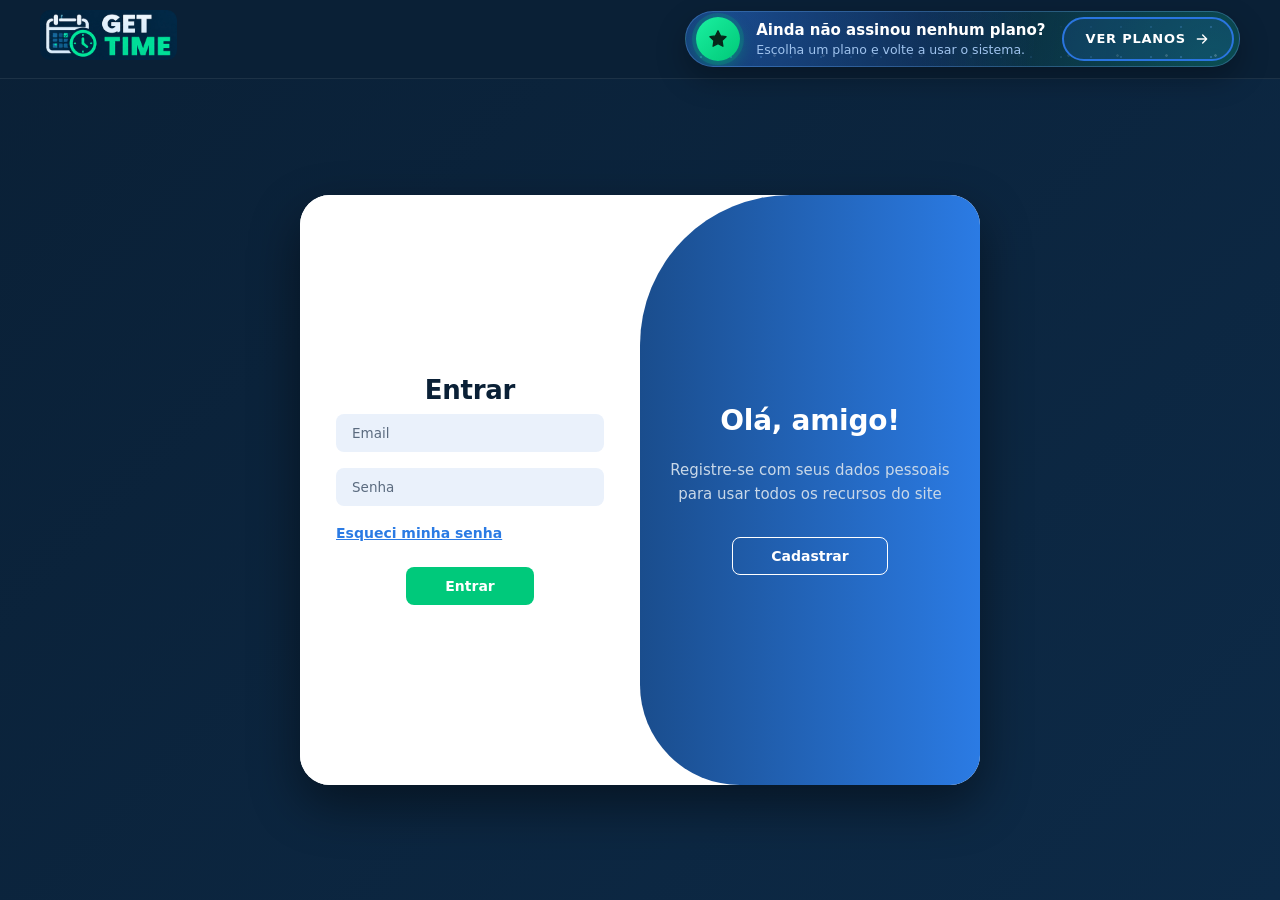
==== commit 114235db: "final1" ====
--- a/agenda.html
+++ b/agenda.html
@@ -1,3634 +1,1616 @@
-// =====================================================
-// AGENDA / PAINEL DO DONO
-// Usado em: agenda.html
-// Depende do js/comum.js (carregar ANTES deste arquivo).
-// =====================================================
-
-// =====================================================
-// 2. DASHBOARD (index.html — agenda, financeiro, administração, planos)
-// Só roda se a página tiver o elemento #layout-principal.
-// =====================================================
-function iniciarDashboard() {
-  const layoutPrincipal = document.getElementById("layout-principal");
-  if (!layoutPrincipal) return; // esta página não é o dashboard
-
-  // =====================================================
-  // PROTEÇÃO DE LOGIN: só entra na agenda quem fez login.
-  // Sem sessão (a pessoa saiu, ou voltou pela seta do navegador depois de sair),
-  // a página some e vai para a tela de login. O "replace" não deixa a agenda no histórico.
-  // =====================================================
-  const PAGINA_LOGIN_DONO = "cadastro.html?modo=entrar";
-  const PAGINA_INICIAL = "index.html"; // tela inicial do site (para onde vai quem cancela a assinatura)
-  if (!lerJsonLocal(CHAVE_SESSAO, null)) {
-    layoutPrincipal.style.display = "none";
-    window.location.replace(PAGINA_LOGIN_DONO);
-    return;
+<!doctype html>
+<html lang="pt-BR">
+  <head>
+    <meta charset="UTF-8" />
+    <meta name="viewport" content="width=device-width, initial-scale=1" />
+    <title>GET TIME - Dashbording</title>
+    <link href="https://fonts.googleapis.com/css2?family=Archivo+Black&display=swap" rel="stylesheet" />
+
+    <!-- Estilos -->
+    <link rel="stylesheet" href="css/stylesAgenda.css" />
+
+    <!-- Botão "Cancelar assinatura" -->
+    <style>
+      .btn-cancelar-assinatura {
+        display: inline-flex;
+        align-items: center;
+        justify-content: center;
+        gap: 8px;
+        padding: 11px 22px;
+        font-size: 14px;
+        font-weight: 600;
+        color: #e11d48;
+        background: transparent;
+        border: 1.5px solid #e11d48;
+        border-radius: 10px;
+        cursor: pointer;
+        transition: background 0.2s, color 0.2s, box-shadow 0.2s, transform 0.1s;
+      }
+      .btn-cancelar-assinatura[hidden] { display: none; }
+      .btn-cancelar-assinatura:hover {
+        background: #e11d48;
+        color: #fff;
+        box-shadow: 0 4px 14px rgba(225, 29, 72, 0.3);
+      }
+      .btn-cancelar-assinatura:active { transform: scale(0.97); }
+      .btn-cancelar-assinatura:focus-visible { outline: 3px solid rgba(225, 29, 72, 0.4); outline-offset: 2px; }
+      .sa-cancelar-linha { margin-top: 16px; }
+    </style>
+
+    <!-- JavaScript do site -->
+    <script src="js/comum.js"></script>
+    <script src="js/whatsapp.js"></script>
+    <script src="js/agenda.js"></script>
+    <script src="js/contador-teste.js" defer></script>
+<script src="js/bloqueio-teste.js" defer></script>
+  </head>
+
+<dialog id="modalPolitica">
+  <iframe id="framePolitica" title="Política de Privacidade"></iframe>
+</dialog>
+
+<style>
+  #modalPolitica {
+    width: min(820px, 96vw);
+    height: 92vh;
+    padding: 0;
+    border: 0;
+    border-radius: 28px;
+    overflow: hidden;
+    background: transparent;
   }
-  // Página restaurada do cache pela seta do navegador: confere a sessão de novo
-  window.addEventListener("pageshow", function (e) {
-    if (e.persisted && !lerJsonLocal(CHAVE_SESSAO, null)) {
-      layoutPrincipal.style.display = "none";
-      window.location.replace(PAGINA_LOGIN_DONO);
-    }
+  #modalPolitica::backdrop {
+    background: rgba(6, 21, 43, 0.75);
+    backdrop-filter: blur(3px);
+  }
+  #modalPolitica iframe { width: 100%; height: 100%; border: 0; }
+</style>
+
+<script>
+  const modalPolitica = document.getElementById('modalPolitica');
+  const framePolitica = document.getElementById('framePolitica');
+
+  function abrirPolitica(url) {
+    if (framePolitica.getAttribute('src') !== url) framePolitica.src = url;
+    modalPolitica.showModal();
+  }
+
+  // qualquer link para a política abre no modal
+  document.addEventListener('click', (e) => {
+    const link = e.target.closest('a.menu-lgpd');
+    if (!link) return;
+    e.preventDefault();
+    abrirPolitica(link.getAttribute('href'));
   });
 
-  // =====================================================
-  // USUÁRIO NOVO COMEÇA ZERADO
-  // Agenda, equipe e status ficam guardados neste navegador. Se entrou uma conta diferente
-  // da última, apaga o que era da conta anterior para a nova começar sem nada.
-  // (Serviços e clientes já vêm do banco, só do dono logado.)
-  // =====================================================
-  (function zerarDadosDeOutraConta() {
-    const sessao = lerJsonLocal(CHAVE_SESSAO, null);
-    if (sessao && sessao.perfil === "COLABORADOR") return; // colaborador usa os dados do próprio dono
-    const emailAtual = (localStorage.getItem("emailUsuarioLogado") || "").trim().toLowerCase();
-    if (!emailAtual) return;
-    const dono = localStorage.getItem("donoDosDadosLocais");
-    if (dono !== emailAtual) {
-      [CHAVE_AGENDAMENTOS, CHAVE_COLABORADORES, "agendamentosOcultos", "colaboradoresRemovidos", "statusAgendamentosLocal"]
-        .forEach(chave => localStorage.removeItem(chave));
-      try { localStorage.setItem("donoDosDadosLocais", emailAtual); } catch (e) { /* sem armazenamento */ }
-    }
-  })();
-
-  // =====================================================
-  // DONO NA AGENDA
-  // O dono também atende clientes, então aparece como uma coluna da agenda,
-  // igual a um colaborador. Ele usa o id 0 (os colaboradores começam no 1),
-  // por isso nunca se mistura com a equipe.
-  // =====================================================
-  // Nome do dono: o que foi guardado no cadastro. Se não tiver, usa o nome guardado para o
-  // e-mail e, por último, a primeira parte do e-mail (jonathan@gmail.com -> "Jonathan").
-  function nomeDoUsuario() {
-    const salvo = (localStorage.getItem("nomeUsuarioCadastrado") || "").trim();
-    if (salvo) return salvo;
-    const email = (localStorage.getItem("emailUsuarioLogado") || "").trim().toLowerCase();
-    const porEmail = (lerJsonLocal("nomesPorEmail", {})[email] || "").trim();
-    if (porEmail) return porEmail;
-    const parte = email.split("@")[0].split(/[._\-0-9]+/)[0];
-    return parte ? parte.charAt(0).toUpperCase() + parte.slice(1) : "";
-  }
-
-  function obterDono() {
-    return {
-      id: 0,
-      nome: nomeDoUsuario().split(/\s+/)[0] || "Dono", // só o primeiro nome
-      cargo: "Dono",
-      cor: "#6c5ce7",
-      ativo: true
-    };
-  }
-
-  // Lista de colaboradores com o dono na primeira posição
-  function comDono(listaColaboradores) {
-    return [obterDono()].concat(listaColaboradores);
-  }
-
-  // =====================================================
-  // VÁRIOS SERVIÇOS NO MESMO AGENDAMENTO
-  // Troca o <select id="agend-servico"> (que só aceita 1 opção) por caixinhas de marcar.
-  // As opções continuam vindo do HTML: para incluir um serviço novo, basta
-  // colocar mais um <option> no select.
-  // =====================================================
-  // =====================================================
-  // SERVIÇOS CADASTRADOS
-  // Só o dono cria, edita e remove (valor e duração fixos). O colaborador só escolhe
-  // na hora de agendar. Guardado no navegador até existir o endpoint na API.
-  // =====================================================
-  const CHAVE_SERVICOS = "servicosCadastrados";
-  const TEXTO_DICA_SERVICOS = "Marque quantos serviços forem necessários.";
-  // Lista de serviços usada no cadastro de serviços e no cargo do colaborador.
-  // Mantenha igual às opções de #colab-cargo no agenda.html.
-  const SERVICOS_PADRAO = ["Manicure", "Pedicure", "Cabeleireiro", "Barbeiro", "Spa", "Esteticista", "Massagista", "Maquiador", "Depilador", "Designer de Sobrancelhas"];
-  // O BANCO é a única fonte dos serviços: a lista começa vazia e só é preenchida pelo GET da API.
-  // Nada de serviço guardado no navegador (limpa o resto que versões antigas deixaram).
-  try { localStorage.removeItem(CHAVE_SERVICOS); } catch (e) { /* sem armazenamento */ }
-  let servicos = [];
-  let erroCarregarServicos = ""; // motivo de a lista estar vazia quando o GET /Servicos falha
-
-  // Cópia do que veio do BANCO, para a tela do colaborador (que não tem token da API) ler.
-  // Não é uma fonte própria: é regravada a cada carga/alteração e fica vazia se o banco falhar.
-  const chaveServicosDoBanco = () => "servicosDoBanco:" + (localStorage.getItem("emailUsuarioLogado") || "dono").trim().toLowerCase();
-
-  function guardarServicos() {
-    try { localStorage.setItem(chaveServicosDoBanco(), JSON.stringify(servicos)); } catch (e) { /* sem armazenamento */ }
-    atualizarCargosColaborador(); // serviços do banco também entram na lista do colaborador
-  }
-
-  // Cada linha do agendamento é uma LISTA (select) com os serviços cadastrados.
-  // Valor e duração vêm do cadastro do serviço (e o cadastro vem do banco, via API).
-  function selectsServicos() {
-    const grupo = document.getElementById("agend-servicos-grupo");
-    return grupo ? Array.from(grupo.querySelectorAll("select.servico-select")) : [];
-  }
-  function opcoesSelecionadas() {
-    return selectsServicos().map(sel => sel.selectedOptions[0]).filter(op => op && op.value);
-  }
-
-  function calcularTotalServicos() {
-    return opcoesSelecionadas().reduce((soma, op) => soma + (Number(op.dataset.valor) || 0), 0);
-  }
-
-  // Soma a duração e o valor dos serviços escolhidos e preenche os campos (somente leitura)
-  function atualizarResumoServicos() {
-    const resumo = document.getElementById("agend-servicos-resumo");
-    const campoDuracao = document.getElementById("agend-duracao");
-    const campoValor = document.getElementById("agend-valor");
-    const escolhidas = opcoesSelecionadas();
-    const minutos = escolhidas.reduce((soma, op) => soma + (Number(op.dataset.duracao) || 0), 0);
-    if (escolhidas.length) {
-      if (campoDuracao) campoDuracao.value = minutos > 0 ? minutos : "";
-      if (campoValor) campoValor.value = formatarMoeda(calcularTotalServicos());
-      if (resumo) resumo.textContent = "Total: " + formatarMoeda(calcularTotalServicos()) + " · " + minutos + " min";
-    } else {
-      // Sem serviço escolhido, duração e valor ficam vazios: sempre vêm do cadastro do serviço
-      if (campoDuracao) campoDuracao.value = "";
-      if (campoValor) campoValor.value = "";
-      if (resumo) resumo.textContent = TEXTO_DICA_SERVICOS;
-    }
-  }
-
-  function criarLinhaServico(nomeEscolhido, podeRemover) {
-    const linha = document.createElement("div");
-    linha.className = "servico-linha";
-    const sel = document.createElement("select");
-    sel.className = "servico-select";
-    sel.setAttribute("aria-label", "Serviço");
-    sel.innerHTML = '<option value="">Selecione o serviço...</option>';
-    servicos.slice().sort((a, b) => a.nome.localeCompare(b.nome, "pt-BR")).forEach(s => {
-      const op = document.createElement("option");
-      op.value = s.nome;
-      op.dataset.valor = s.valor;
-      op.dataset.duracao = s.duracaoMin;
-      op.textContent = `${s.nome} · ${formatarMoeda(Number(s.valor) || 0)} · ${s.duracaoMin} min`;
-      sel.appendChild(op);
-    });
-    if (nomeEscolhido && servicos.some(s => s.nome === nomeEscolhido)) sel.value = nomeEscolhido;
-    sel.addEventListener("change", atualizarResumoServicos);
-    linha.appendChild(sel);
-    if (podeRemover) {
-      const remover = document.createElement("button");
-      remover.type = "button";
-      remover.className = "btn-link";
-      remover.style.color = "#e11d48";
-      remover.textContent = "Remover";
-      remover.addEventListener("click", () => { linha.remove(); atualizarResumoServicos(); });
-      linha.appendChild(remover);
-    }
-    return linha;
-  }
-
-  // Refaz as listas do agendamento com os serviços cadastrados (mantém o que já estava escolhido)
-  function atualizarServicosAgendamento(marcadosIniciais) {
-    const grupo = document.getElementById("agend-servicos-grupo");
-    if (!grupo) return;
-    const jaMarcados = Array.isArray(marcadosIniciais) ? marcadosIniciais : lerServicosMarcados();
-    grupo.innerHTML = "";
-    const btnMais = document.getElementById("btn-mais-servico");
-    if (!servicos.length) {
-      const aviso = document.createElement("small");
-      aviso.style.cssText = erroCarregarServicos ? "color:#e11d48;" : "color:var(--muted);";
-      aviso.textContent = erroCarregarServicos || "Nenhum serviço cadastrado. O dono cadastra em Administração > Serviços.";
-      grupo.appendChild(aviso);
-      if (btnMais) btnMais.hidden = true;
-      atualizarResumoServicos();
-      return;
-    }
-    if (btnMais) btnMais.hidden = false;
-    const nomes = jaMarcados.length ? jaMarcados : [""];
-    nomes.forEach((nome, i) => grupo.appendChild(criarLinhaServico(nome, i > 0)));
-    atualizarResumoServicos();
-  }
-
-  function prepararServicosMultiplos() {
-    const select = document.getElementById("agend-servico");
-    if (!select || select.tagName !== "SELECT") return;
-
-    if (!document.getElementById("estilo-servicos-multiplos")) {
-      const estilo = document.createElement("style");
-      estilo.id = "estilo-servicos-multiplos";
-      estilo.textContent =
-        ".servicos-lista { display:flex; flex-direction:column; gap:8px; outline:none; }" +
-        ".servico-linha { display:flex; align-items:center; gap:10px; }" +
-        ".servico-linha select { flex:1; min-width:0; }";
-      document.head.appendChild(estilo);
-    }
-
-    const grupo = document.createElement("div");
-    grupo.id = "agend-servicos-grupo";
-    grupo.className = "servicos-lista";
-    grupo.setAttribute("role", "group");
-    grupo.setAttribute("aria-label", "Serviços");
-    grupo.tabIndex = -1; // permite focar o grupo quando falta escolher o serviço
-
-    // O id "agend-servico" continua existindo (escondido) porque a validação do
-    // comum.js lê esse campo. Quem guarda os serviços de verdade são as listas acima.
-    const campoEscondido = document.createElement("input");
-    campoEscondido.type = "hidden";
-    campoEscondido.id = "agend-servico";
-
-    const btnMais = document.createElement("button");
-    btnMais.type = "button";
-    btnMais.id = "btn-mais-servico";
-    btnMais.className = "btn-link";
-    btnMais.textContent = "+ Adicionar outro serviço";
-    btnMais.addEventListener("click", () => {
-      const g = document.getElementById("agend-servicos-grupo");
-      const linha = criarLinhaServico("", true);
-      g.appendChild(linha);
-      linha.querySelector("select").focus();
-    });
-
-    const dica = document.createElement("small");
-    dica.id = "agend-servicos-resumo";
-    dica.style.cssText = "font-size:11px; color:var(--muted);";
-    dica.textContent = TEXTO_DICA_SERVICOS;
-
-    const campo = select.parentElement;
-    select.replaceWith(grupo);
-    grupo.insertAdjacentElement("afterend", btnMais);
-    btnMais.insertAdjacentElement("afterend", campoEscondido);
-    campoEscondido.insertAdjacentElement("afterend", dica);
-
-    const titulo = campo ? campo.querySelector(":scope > label") : null;
-    if (titulo) titulo.textContent = "Serviço";
-  }
-
-  // Lista dos serviços marcados, ex.: ["Manicure", "Pedicure"]
-  function lerServicosMarcados() {
-    const nomes = selectsServicos().map(sel => sel.value).filter(Boolean);
-    return nomes.filter((nome, i) => nomes.indexOf(nome) === i); // sem repetir o mesmo serviço
-  }
-
-  // Mesma validação de sempre (comum.js) + exigir pelo menos um serviço marcado
-  function validarAgendamentoComServicos() {
-    const marcados = lerServicosMarcados();
-    const campoEscondido = document.getElementById("agend-servico");
-    // O comum.js só entende 1 serviço em texto; damos um texto curto só para ele não reclamar
-    if (campoEscondido) campoEscondido.value = marcados.length ? "serviços marcados" : "";
-
-    const resultado = validarNovoAgendamento();
-    // Sem serviço marcado a duração fica vazia de propósito: só o aviso do serviço aparece
-    const erros = resultado.erros.filter(erro => erro !== "Preencha o serviço." && (marcados.length > 0 || !/dura[cç][aã]o/i.test(erro)));
-    const erroNaDuracao = marcados.length === 0 && resultado.campoErro && resultado.campoErro.id === "agend-duracao";
-    let campoErro = (resultado.campoErro === campoEscondido || erroNaDuracao) ? null : resultado.campoErro;
-
-    if (marcados.length === 0) {
-      erros.unshift("Escolha pelo menos um serviço.");
-      if (!campoErro) campoErro = selectsServicos()[0] || document.getElementById("agend-servicos-grupo");
-    }
-    return { erros, campoErro };
-  }
-
-  prepararServicosMultiplos();
-  atualizarServicosAgendamento();
-
-  // --- CONTROLADOR DE TEMA NOTURNO ---
-  const btnToggleTema = document.getElementById("btn-toggle-tema");
-  if (btnToggleTema) {
-    btnToggleTema.addEventListener("click", function () {
-      const htmlEl = document.documentElement;
-      if (htmlEl.getAttribute("data-theme") === "dark") {
-        htmlEl.removeAttribute("data-theme");
-        btnToggleTema.textContent = "🌙 Modo Noturno";
-      } else {
-        htmlEl.setAttribute("data-theme", "dark");
-        btnToggleTema.textContent = "☀️ Tema Claro";
-      }
-    });
-  }
-
-  // --- ESTADO DA APLICAÇÃO ---
-  let planoAtual = lerPlanoAssinado(); // plano da assinatura aprovada (ou Grátis)
-  const sessaoSalva = lerJsonLocal(CHAVE_SESSAO, null);
-  let usuarioLogado = (sessaoSalva && sessaoSalva.perfil === "COLABORADOR")
-    ? { perfil: "COLABORADOR", colaboradorId: sessaoSalva.colaboradorId }
-    : { perfil: "DONO", colaboradorId: null };
-  // Sem plano: quem cancelou a assinatura sai da conta e, ao entrar de novo, só enxerga a tela de
-  // Planos até escolher um plano. >>> API: quando houver backend, o status do plano deve vir dele.
-  const chaveSemPlano = () => "semPlano:" + (localStorage.getItem("emailUsuarioLogado") || "dono").trim().toLowerCase();
-  let semPlano = false;
-  if (usuarioLogado.perfil === "DONO" && localStorage.getItem(chaveSemPlano()) === "1") {
-    if (planoAtual === "BASICO" || planoAtual === "PREMIUM" || planoAtual === "PRO") {
-      localStorage.removeItem(chaveSemPlano()); // já pagou um plano: libera
-    } else {
-      semPlano = true;
-      planoAtual = "NENHUM";
-    }
-  }
-  // Plano vencido: assinatura paga por Pix/boleto cuja data de pagamento já passou
-  const planoVencido = (function () {
-    const reg = lerJsonLocal(CHAVE_ASSINATURA, null);
-    if (!reg || reg.status !== "aprovada" || !reg.validoAte) return false;
-    const metodo = String(reg.metodo || "").toLowerCase();
-    return (metodo === "pix" || metodo === "boleto") && new Date(reg.validoAte) < new Date();
-  })();
-  const MSG_PLANO_VENCIDO = "Seu plano está vencido. Pague a mensalidade na aba Assinatura para voltar a usar este recurso.";
-  // Plano Grátis: 30 dias de uso (contador no fim deste arquivo). Passou disso, pede para trocar de plano.
-  const MSG_TESTE_EXPIRADO = "Seu período grátis de 30 dias terminou. Troque de plano para voltar a criar agendamentos e cadastrar colaboradores.";
-  const testeGratisExpirado = () =>
-    usuarioLogado.perfil === "DONO" && planoAtual === "FREE" && calcularTeste().expirado;
-  let abaAtiva = "Dashboard";
-  let abaOrigemPlanos = "Dashboard";
-  let modoVisualizacao = "Dia";
-  const colunasVisiveis = 5;
-  let paginaAtual = 0;
-
-  // >>> API: dados financeiros por período. Começa zerado até o
-  // endpoint FINANCEIRO existir (eixoMaximo não pode ser 0, senão
-  // o gráfico divide por zero).
-  const financeiroPorPeriodo = {
-    Dia: { receitas: 0, despesas: 0, saldo: 0, pagamentos: { pix: 0, cartao: 0 }, eixoMaximo: 100 },
-    Semana: { receitas: 0, despesas: 0, saldo: 0, pagamentos: { pix: 0, cartao: 0 }, eixoMaximo: 100 },
-    Mês: { receitas: 0, despesas: 0, saldo: 0, pagamentos: { pix: 0, cartao: 0 }, eixoMaximo: 100 }
-  };
-
-  // >>> API: colaboradores (começa vazio; guarda no localStorage até ter backend).
-  // Há uma cópia de segurança separada por e-mail do dono: se a lista principal for apagada
-  // (ex.: ao sair da conta), ela é restaurada a partir da cópia.
-  const chaveBackupColaboradores = () => "colaboradoresBackup:" + (localStorage.getItem("emailUsuarioLogado") || "dono").trim().toLowerCase();
-  const CHAVE_COLAB_REMOVIDOS = "colaboradoresRemovidos"; // ids desativados pelo ✕ (a API não tem DELETE de colaborador)
-  let colaboradores = lerJsonLocal(CHAVE_COLABORADORES, []);
-  if (!colaboradores.length) {
-    const backup = lerJsonLocal(chaveBackupColaboradores(), []);
-    if (Array.isArray(backup) && backup.length) {
-      colaboradores = backup;
-      salvarColaboradoresLocal(colaboradores);
-    }
-  }
-
-  // Salva a lista de colaboradores (principal + cópia de segurança)
-  function guardarColaboradores() {
-    salvarColaboradoresLocal(colaboradores);
-    try { localStorage.setItem(chaveBackupColaboradores(), JSON.stringify(colaboradores)); } catch (e) { /* sem armazenamento */ }
-  }
-
-  // Junta a lista que veio da API com a que já está no navegador.
-  // O BANCO é a fonte da equipe: quem só existe aqui no navegador NÃO entra (usuário novo = lista vazia).
-  // Do navegador só aproveita a cor escolhida de quem também está no banco.
-  // A API pode devolver a lista direto ou dentro de um objeto ({ dados: [...] }, { items: [...] }...)
-  function extrairLista(resposta) {
-    if (Array.isArray(resposta)) return resposta;
-    if (resposta && typeof resposta === "object") {
-      for (const chave of ["dados", "data", "items", "itens", "colaboradores", "clientes", "Clientes", "agendamentos", "Agendamentos", "servicos", "Servicos", "servicosCadastrados", "result", "resultado", "$values", "value"]) {
-        if (Array.isArray(resposta[chave])) return resposta[chave];
-      }
-    }
-    return null;
-  }
-
-  // Status do banco (1/0, true/false, "Ativo"/"Inativo") -> true/false
-  function lerAtivoApi(item) {
-    const v = item.ativo ?? item.Ativo ?? item.status ?? item.Status;
-    if (v === undefined || v === null) return undefined;
-    if (typeof v === "boolean") return v;
-    if (typeof v === "number") return v === 1;
-    const t = String(v).trim().toLowerCase();
-    return !(t === "0" || t === "false" || t === "inativo" || t === "desativado");
-  }
-
-  function mesclarColaboradores(locais, daApi) {
-    const chaveDe = c => String(c.id) + "|" + String(c.email || "").toLowerCase();
-    const resultado = [];
-    const usados = new Set();
-    daApi.forEach(item => {
-      if (!item) return;
-      const api = {
-        id: item.id ?? item.Id,
-        nome: item.nome ?? item.Nome,
-        cargo: item.cargo ?? item.Cargo,
-        email: item.email ?? item.Email,
-        cor: item.cor ?? item.Cor,
-        ativo: lerAtivoApi(item)
-      };
-      if (api.id == null || !api.nome) return;
-      if (lerJsonLocal(CHAVE_COLAB_REMOVIDOS, []).includes(Number(api.id))) return; // foi removido pelo ✕
-      const local = locais.find(l => String(l.id) === String(api.id) ||
-        (api.email && l.email && String(l.email).toLowerCase() === String(api.email).toLowerCase()));
-      if (local) usados.add(chaveDe(local));
-      resultado.push({
-        id: Number(api.id),
-        nome: api.nome,
-        cargo: api.cargo || (local && local.cargo) || "",
-        email: api.email || (local && local.email) || "",
-        cor: api.cor || (local && local.cor) || "#00c0ef",
-        ativo: api.ativo !== undefined && api.ativo !== null ? api.ativo : (local ? local.ativo !== false : true)
-      });
-    });
-    return resultado;
-  }
-
-  // >>> API: agendamentos (começa vazio; guarda no localStorage até ter backend).
-  let agendamentos = lerJsonLocal(CHAVE_AGENDAMENTOS, []);
-  // Agendamentos apagados só desta tela: o banco pode continuar com eles, mas eles não voltam quando a agenda recarrega
-  const CHAVE_AGENDAMENTOS_OCULTOS = "agendamentosOcultos";
-  let agendamentosOcultos = lerJsonLocal(CHAVE_AGENDAMENTOS_OCULTOS, []);
-  // Um agendamento escondido é reconhecido por id + data + hora (não só pelo id), para um agendamento novo
-  // do banco que reaproveite o mesmo id nunca ficar bloqueado por um teste antigo.
-  function assinaturaAgendamento(ag) {
-    return `${ag.id}|${ag.data}|${ag.horaInicio}`;
-  }
-  let clientesProntos = Promise.resolve(); // vira a promessa de carregarClientes() na inicialização
-
-  // >>> API: contratos próximos do vencimento (começa vazio).
-  let contratos = [];
-
-  // >>> API: carregamento inicial. Se falhar, mantém as listas vazias.
-  // Serviços do banco: a API manda nome, duração e preço; o que só existe aqui no navegador é mantido
-  function normalizarServicoApi(item) {
-    if (!item) return null;
-    const nome = String(item.nome ?? item.Nome ?? "").trim();
-    if (!nome) return null;
-    const id = Number(item.id ?? item.Id);
-    return {
-      id: Number.isFinite(id) ? id : Date.now() + Math.floor(Math.random() * 1000),
-      nome,
-      valor: Math.round((Number(item.preco ?? item.Preco ?? item.valor ?? item.Valor) || 0) * 100) / 100,
-      duracaoMin: Number(item.duracaoMinutos ?? item.DuracaoMinutos ?? item.duracaoMin ?? item.duracao ?? item.Duracao) || 0
-    };
-  }
-  // Só vale o que está no banco: serviço que existe só no navegador é descartado.
-  function mesclarServicos(_locais, daApi) {
-    return daApi.map(normalizarServicoApi).filter(Boolean);
-  }
-
-  // Lê os serviços do banco (GET /Servicos) e redesenha a tela. Se falhar, a lista fica vazia com o motivo.
-  async function recarregarServicosDoBanco() {
-    try {
-      const dadosServicos = await apiRequest("SERVICOS"); // GET: serviços do dono (token)
-      console.log("[API] resposta de serviços:", dadosServicos);
-      // API sem conteúdo (204 / corpo vazio) = nenhum serviço no banco
-      const listaServicosApi = (dadosServicos === null || dadosServicos === undefined || dadosServicos === "") ? [] : extrairLista(dadosServicos);
-      if (listaServicosApi) {
-        erroCarregarServicos = "";
-        servicos = mesclarServicos(servicos, listaServicosApi);
-      } else {
-        servicos = [];
-        erroCarregarServicos = "A API respondeu, mas não devolveu uma lista de serviços reconhecível (veja o console, F12).";
-        console.warn(erroCarregarServicos, dadosServicos);
-      }
-    } catch (erro) {
-      console.warn("Não foi possível carregar serviços da API.", erro.message);
-      servicos = []; // sem banco, sem serviço
-      erroCarregarServicos = "Não foi possível carregar os serviços do banco. " + mensagemErroApiComum(erro, "Erro ao buscar os serviços na API.");
-    }
-    guardarServicos();
-    renderizarListaServicos();
-    atualizarServicosAgendamento();
-  }
-
-  // Agendamento que veio da API -> formato usado pela agenda. >>> Ajuste os nomes aqui se a API devolver outros.
-  // Aceita a data/hora separadas ou juntas, cliente e serviços como nome, objeto ou só o id (busca o nome nas listas já carregadas).
-  function dataApiParaISO(v) {
-    const t = String(v ?? "").trim();
-    let m = t.match(/^(\d{4})-(\d{2})-(\d{2})/);
-    if (m) return `${m[1]}-${m[2]}-${m[3]}`;
-    m = t.match(/^(\d{2})\/(\d{2})\/(\d{4})/);
-    return m ? `${m[3]}-${m[2]}-${m[1]}` : "";
-  }
-  function horaApiParaHHMM(v) {
-    const m = String(v ?? "").match(/(\d{1,2}):(\d{2})/);
-    return m ? m[1].padStart(2, "0") + ":" + m[2] : "";
-  }
-
-  // Status do agendamento: no banco fica "Agendado", "Concluido", "NaoCompareceu" ou "Cancelado" (sem acento).
-  // "Remarcado" existe só na tela (fica guardado neste navegador; para a API ele vai como "Agendado").
-  // Aceita maiúsculas/minúsculas e acento; se vier vazio ou desconhecido, devolve "" (a tela mostra "Agendado").
-  function normalizarStatusAgendamento(v) {
-    const t = String(v ?? "").trim().toLowerCase().normalize("NFD").replace(/[\u0300-\u036f]/g, "");
-    if (t.startsWith("conclu")) return "Concluido";
-    if (t.startsWith("cancel")) return "Cancelado";
-    if (t.startsWith("remarc")) return "Remarcado";
-    if (t.startsWith("naocompar") || t.startsWith("nao compar") || t.startsWith("falt")) return "NaoCompareceu";
-    if (t.startsWith("agend")) return "Agendado";
-    return "";
-  }
-
-  // Enquanto a API não devolver o status no GET /Agendamentos, ele fica guardado neste navegador (id -> status).
-  // Quando a API passar a devolver o status, o do banco vale e este daqui é ignorado.
-  const CHAVE_STATUS_AGENDAMENTOS = "statusAgendamentosLocal";
-  function lerStatusLocal() {
-    try {
-      const obj = JSON.parse(localStorage.getItem(CHAVE_STATUS_AGENDAMENTOS) || "{}");
-      return obj && typeof obj === "object" ? obj : {};
-    } catch (_) { return {}; }
-  }
-  function guardarStatusLocal(id, status) {
-    try {
-      const obj = lerStatusLocal();
-      obj[id] = status;
-      localStorage.setItem(CHAVE_STATUS_AGENDAMENTOS, JSON.stringify(obj));
-    } catch (_) { /* sem armazenamento: o status só não fica guardado neste navegador */ }
-  }
-
-  // Status que vale: o do banco. Se o banco só devolve o padrão "Agendado" (ou nada) e existe um status
-  // guardado neste navegador, usa o guardado (a API ainda pode não estar gravando o status no PUT).
-  function resolverStatusAgendamento(statusApi, id) {
-    const guardado = lerStatusLocal()[id] || "";
-    if ((!statusApi || statusApi === "Agendado" || statusApi === "Remarcado") && guardado) return guardado;
-    return statusApi || "";
-  }
-
-  function normalizarAgendamentoApi(item) {
-    if (!item) return null;
-    const id = Number(item.id ?? item.Id ?? item.agendamentoId ?? item.AgendamentoId);
-    const brutoData = item.data ?? item.Data ?? item.dataAgendamento ?? item.DataAgendamento ?? item.dataHora ?? item.DataHora ?? item.dataHoraInicio ?? item.DataHoraInicio;
-    const data = dataApiParaISO(brutoData);
-    const hora = horaApiParaHHMM(item.horaInicio ?? item.HoraInicio ?? item.hora ?? item.Hora) || horaApiParaHHMM(brutoData);
-    if (!Number.isFinite(id) || !data || !hora) {
-      console.warn("[API] agendamento ignorado (faltou id, data ou hora):", item);
-      return null;
-    }
-
-    // Cliente: nome direto, objeto, ou só o id (procura na lista de clientes)
-    const cli = item.cliente ?? item.Cliente;
-    const idCliente = item.clienteId ?? item.ClienteId ?? (cli && typeof cli === "object" ? (cli.id ?? cli.Id) : undefined);
-    const clienteLista = idCliente != null ? clientes.find(c => String(c.id) === String(idCliente)) : null;
-    const nomeCliente = item.clienteNome ?? item.ClienteNome ?? item.nomeCliente ?? item.NomeCliente
-      ?? (cli && typeof cli === "object" ? (cli.nome ?? cli.Nome) : cli) ?? (clienteLista ? clienteLista.nome : "");
-    const telefoneCliente = item.whatsapp ?? item.Whatsapp ?? item.telefone ?? item.Telefone
-      ?? (cli && typeof cli === "object" ? (cli.telefone ?? cli.Telefone) : undefined) ?? (clienteLista ? clienteLista.telefone : "");
-
-    // Serviços: lista de nomes/objetos, lista de ids, ou um id só
-    const achaServico = idSv => servicos.find(s => String(s.id) === String(idSv));
-    let nomesServ = [];
-    const listaServ = item.servicos ?? item.Servicos;
-    if (Array.isArray(listaServ)) {
-      nomesServ = listaServ.map(sv => {
-        if (typeof sv === "string") return sv;
-        if (typeof sv === "number") { const a = achaServico(sv); return a ? a.nome : null; }
-        if (!sv) return null;
-        const nome = sv.nome ?? sv.Nome;
-        if (nome) return nome;
-        const a = achaServico(sv.id ?? sv.Id ?? sv.servicoId ?? sv.ServicoId);
-        return a ? a.nome : null;
-      }).filter(Boolean);
-    }
-    if (!nomesServ.length) {
-      const ids = item.servicoIds ?? item.ServicoIds;
-      const listaIds = Array.isArray(ids) ? ids : [item.servicoId ?? item.ServicoId].filter(v => v != null);
-      nomesServ = listaIds.map(idSv => { const a = achaServico(idSv); return a ? a.nome : null; }).filter(Boolean);
-    }
-    const textoServ = item.servicoNome ?? item.ServicoNome ?? item.servico ?? item.Servico ?? "";
-    if (!nomesServ.length && typeof textoServ === "string" && textoServ) nomesServ = [textoServ];
-    const cadastrados = nomesServ.map(n => servicos.find(s => String(s.nome).toLowerCase() === String(n).toLowerCase())).filter(Boolean);
-
-    const duracaoApi = Number(item.duracaoMinutos ?? item.DuracaoMinutos ?? item.duracaoMin ?? item.duracao ?? item.Duracao);
-    const valorApi = Number(item.valor ?? item.Valor ?? item.preco ?? item.Preco ?? item.valorTotal ?? item.ValorTotal);
-    return {
-      id,
-      cliente: String(nomeCliente || ""),
-      servico: nomesServ.length ? listaEmTexto(nomesServ) : "",
-      servicos: nomesServ,
-      colaboradorId: Number(item.colaboradorId ?? item.ColaboradorId ?? 0) || 0, // sem colaborador = o próprio dono
-      data,
-      horaInicio: hora,
-      duracaoMin: duracaoApi > 0 ? duracaoApi : (cadastrados.reduce((s, sv) => s + (Number(sv.duracaoMin) || 0), 0) || 30),
-      cor: item.cor ?? item.Cor ?? "#3d5a80",
-      valor: Number.isFinite(valorApi) && valorApi > 0 ? valorApi : cadastrados.reduce((s, sv) => s + (Number(sv.valor) || 0), 0),
-      whatsapp: String(telefoneCliente || "").replace(/\D/g, ""),
-      status: resolverStatusAgendamento(normalizarStatusAgendamento(item.status ?? item.Status), id)
-    };
-  }
-
-  // Lê os agendamentos do banco (GET /Agendamentos) e redesenha a agenda.
-  // Devolve true se conseguiu ler; false se a API falhou ou veio num formato que não deu para entender.
-  async function recarregarAgendamentosDoBanco() {
-    try {
-      const dadosAgendamentos = await apiRequest("AGENDAMENTOS");
-      console.log("[API] resposta de agendamentos:", dadosAgendamentos);
-      const listaAg = (dadosAgendamentos === null || dadosAgendamentos === undefined || dadosAgendamentos === "") ? [] : extrairLista(dadosAgendamentos);
-      if (!listaAg) {
-        console.warn("A API de agendamentos não devolveu uma lista reconhecível (veja a resposta acima).", dadosAgendamentos);
-        return false;
-      }
-      const doBanco = listaAg.map(normalizarAgendamentoApi).filter(Boolean);
-      if (listaAg.length && !doBanco.length) {
-        console.warn("A API devolveu agendamentos num formato não reconhecido (veja o primeiro item).", listaAg[0]);
-        return false;
-      }
-      // o que vale é o que está no banco (menos os apagados só da tela)
-      agendamentos = doBanco.filter(ag => {
-        const escondido = agendamentosOcultos.includes(assinaturaAgendamento(ag));
-        if (escondido) console.warn("[agenda] agendamento escondido porque foi removido só desta tela:", ag.id);
-        return !escondido;
-      });
-      salvarAgendamentosLocal(agendamentos);
-      renderizarAgenda();
-      return true;
-    } catch (erro) {
-      console.warn("Não foi possível carregar agendamentos da API.", erro.message);
-      return false;
-    }
-  }
-
-  async function carregarDadosIniciais() {
-    await recarregarServicosDoBanco();
-
-    try {
-      const dadosColaboradores = await apiRequest("COLABORADORES");
-      console.log("[API] resposta de colaboradores:", dadosColaboradores);
-      const listaApi = extrairLista(dadosColaboradores);
-      if (listaApi) {
-        colaboradores = mesclarColaboradores(colaboradores, listaApi);
-        guardarColaboradores();
-      } else {
-        console.warn("A API de colaboradores não devolveu uma lista reconhecível.", dadosColaboradores);
-      }
-    } catch (erro) {
-      console.warn("Não foi possível carregar colaboradores da API.", erro.message);
-    }
-
-    await clientesProntos; // os nomes/telefones dos clientes e os serviços precisam estar carregados antes de montar a agenda
-    await recarregarAgendamentosDoBanco();
-
-    // GET /Financeiro: por enquanto só mostra no console para conferir o formato da resposta
-    try {
-      const dadosFinanceiro = await apiRequest("FINANCEIRO");
-      console.log("[API] resposta do financeiro:", dadosFinanceiro);
-    } catch (erro) {
-      console.warn("Não foi possível carregar o financeiro da API.", erro.message);
-    }
-
-    atualizarSelectLoginSimulado();
-    atualizarOpcoesSeletorColunas();
-    atualizarFiltroColaborador();
-    renderizarListaColaboradores();
-    renderizarContratos();
-    renderizarAgenda();
-  }
-
-  // --- GERENCIAMENTO DE PLANOS ---
-  function irParaTelaPlanos(origem) {
-    abaOrigemPlanos = origem || abaAtiva;
-    mudarAba("Planos");
-  }
-
-  const nomesPlanos = {
-    FREE: "Grátis",
-    BASICO: "Básico",
-    PREMIUM: "Premium",
-    PRO: "Premium",
-    NENHUM: "Sem plano"
-  };
-
-  // Card do plano -> chave do plano, e se esse é o plano que está ativo agora
-  const alvoDoCard = btn => (btn.dataset.plano === "Básico" ? "BASICO" : "PREMIUM");
-  const planoEhAtual = alvo => planoAtual === alvo || (alvo === "PREMIUM" && planoAtual === "PRO");
-
-  // Escolheu um plano depois de cancelar: volta a ter acesso ao sistema
-  function liberarSemPlano() {
-    semPlano = false;
-    localStorage.removeItem(chaveSemPlano());
-    document.querySelectorAll(".menu-item").forEach(m => { m.style.display = ""; });
-    aplicarPermissoes();
-  }
-
-  async function escolherPlano(novoPlano) {
-    if (semPlano) liberarSemPlano();
-    planoAtual = novoPlano;
-
-    // API: PUT /Plano (melhor esforço: se falhar, o plano continua valendo neste navegador)
-    if (API_CONFIG.token) {
-      try {
-        await alterarPlanoApi(novoPlano);
-      } catch (erro) {
-        console.warn("Não foi possível atualizar o plano na API.", erro.message);
-      }
-    }
-
-    atualizarPlano();
-    mostrarAvisoTesteExpirado();
-    mudarAba(abaOrigemPlanos);
-  }
-
-  // Compara o plano daqui com o do banco (GET /Plano), sem nunca rebaixar o plano:
-  // - banco pago e aqui Grátis (ex.: dados do navegador apagados) -> passa a usar o do banco;
-  // - aqui pago (assinatura aprovada) e o banco diferente -> manda o plano daqui para o banco (PUT /Plano).
-  async function sincronizarPlanoComApi() {
-    if (usuarioLogado.perfil !== "DONO" || !API_CONFIG.token || semPlano) return;
-    try {
-      const doBanco = await obterPlanoApi();
-      if (!doBanco) return; // não reconheceu a resposta: não mexe em nada
-      const local = normalizarPlanoApi(planoAtual) || "FREE";
-      if (doBanco === local) return;
-      if (local === "FREE" && (doBanco === "BASICO" || doBanco === "PREMIUM")) {
-        planoAtual = doBanco;
-        atualizarPlano();
-        atualizarWhatsApp();
-      } else if (local !== "FREE") {
-        await alterarPlanoApi(local);
-      }
-    } catch (erro) {
-      console.warn("Não foi possível sincronizar o plano com a API.", erro.message);
-    }
-  }
-
-  // --- TELA DE ASSINATURA ---
-  // Mostra a assinatura do cliente (ativa e/ou aguardando o pagamento do boleto) com os botões
-  // Ver boleto, Trocar forma de pagamento e Cancelar assinatura. Os cliques seguem nas mesmas
-  // funções de antes, que leem o plano no data-plano de cada botão.
-  // Forma de pagamento da assinatura ativa: "boleto", "pix", "cartao" (ou "" se não souber)
-  function metodoDaAssinatura() {
-    const reg = lerJsonLocal(CHAVE_ASSINATURA, null);
-    if (!reg || typeof reg !== "object") return "";
-    const m = String(reg.metodo || reg.formaPagamento || reg.meioPagamento || reg.pagamento || "").normalize("NFD").replace(/[\u0300-\u036f]/g, "").toUpperCase();
-    if (m.includes("BOLETO")) return "boleto";
-    if (m.includes("PIX")) return "pix";
-    if (m.includes("CART")) return "cartao";
-    return reg.boleto ? "boleto" : "";
-  }
-
-  // O que cada plano pago inclui (igual ao que aparece na tela de Planos)
-  const inclusoPorPlano = {
-    BASICO: ["Sem limite de tempo", "Agendamentos ilimitados", "Até 10 colaboradores", "Suporte por e-mail"],
-    PREMIUM: ["Sem limite de tempo", "Agendamentos ilimitados", "Colaboradores ilimitados", "Relatórios avançados (financeiro)", "Suporte prioritário (chat/telefone)", "Integração com WhatsApp", "Personalização de serviços e horários"]
-  };
-
-  // Cartão visual da tela de Assinatura: preenche com os dados da assinatura salva.
-  function preencherCartaoAssinatura(card, plano, pendente) {
-    const caixa = card.querySelector(".sa-cartao");
-    if (!caixa) return;
-    const reg = lerJsonLocal(CHAVE_ASSINATURA, null) || {};
-    const boleto = pendente ? (lerDadosBoleto() || {}) : {};
-    const texto = (sel, v) => { const el = caixa.querySelector(sel); if (el) el.textContent = v; };
-    const nomesMetodo = { boleto: "Boleto", pix: "Pix", cartao: "Cartão de crédito" };
-    const metodo = pendente ? "boleto" : metodoDaAssinatura();
-    const precoPadrao = { BASICO: 80, PREMIUM: 150 }[plano] || 0;
-    const bruto = pendente ? boleto.valor : reg.valor;
-    const num = Number(String(bruto == null ? "" : bruto).replace(",", "."));
-    const valor = (bruto !== undefined && bruto !== "" && !isNaN(num) && num > 0) ? num : precoPadrao;
-    const dataIso = pendente ? boleto.vencimento : reg.validoAte;
-    const data = dataIso ? new Date(/^\d{4}-\d{2}-\d{2}$/.test(dataIso) ? dataIso + "T12:00:00" : dataIso) : null;
-    texto(".sa-cartao-plano", nomesPlanos[plano] || plano);
-    texto(".sa-cartao-valor", formatarMoeda(valor) + " /mês");
-    texto(".sa-cartao-titular", (localStorage.getItem("nomeUsuarioCadastrado") || "").trim() || "—");
-    texto(".sa-cartao-forma", nomesMetodo[metodo] || "—");
-    texto(".sa-cartao-rotulo-data", pendente ? "Vencimento do boleto" : (metodo === "cartao" ? "Próxima cobrança" : "Válido até"));
-    texto(".sa-cartao-data", data && !isNaN(data) ? data.toLocaleDateString("pt-BR") : "—");
-  }
-
-  function atualizarAssinatura() {
-    const cartaoAtiva = document.getElementById("assinatura-ativa");
-    const cartaoPendente = document.getElementById("assinatura-pendente");
-    const cartaoVazio = document.getElementById("assinatura-vazia");
-    if (!cartaoAtiva || !cartaoPendente || !cartaoVazio) return;
-
-    const pagos = ["BASICO", "PREMIUM"];
-    const ativo = normalizarPlanoBoleto(planoAtual);
-    const planoAtivo = pagos.includes(ativo) ? ativo : null;
-    const pendente = lerJsonLocal("assinaturaPendente", null);
-    let planoPendente = pendente ? normalizarPlanoBoleto(pendente.plano) : null;
-    if (!pagos.includes(planoPendente) || planoPendente === planoAtivo) planoPendente = null;
-
-    const preencher = (cartao, plano) => {
-      cartao.hidden = !plano;
-      if (!plano) return;
-      cartao.querySelector("h3").textContent = "Plano " + nomesPlanos[plano];
-      cartao.querySelectorAll("button[data-plano]").forEach(btn => { btn.dataset.plano = nomesPlanos[plano]; });
-      // lista "o que está incluso" do plano (mesmos itens da tela de Planos)
-      const lista = cartao.querySelector(".sa-lista");
-      if (lista) lista.innerHTML = (inclusoPorPlano[plano] || []).map(t => `<li>${t}</li>`).join("");
-      const nota = cartao.querySelector(".sa-nota-plano");
-      if (nota) nota.textContent = plano === "BASICO" ? "Relatórios financeiros, suporte prioritário e integração com WhatsApp ficam no plano Premium." : "";
-    };
-    preencher(cartaoAtiva, planoAtivo);
-    preencher(cartaoPendente, planoPendente);
-    if (planoAtivo) preencherCartaoAssinatura(cartaoAtiva, planoAtivo, false);
-    if (planoPendente) preencherCartaoAssinatura(cartaoPendente, planoPendente, true);
-    cartaoVazio.hidden = !!(planoAtivo || planoPendente);
-
-    // Botão de pagamento do card ativo, conforme a forma de pagamento da assinatura:
-    // boleto -> "Ver boleto"; Pix -> "Pagar com Pix" (leva para a tela de pagamento e renova o plano); cartão -> nenhum.
-    // O card que aguarda o pagamento do boleto continua com o "Ver boleto".
-    const btnBoletoAtivo = cartaoAtiva.querySelector(".btn-ver-boleto");
-    if (btnBoletoAtivo) {
-      let btnPix = cartaoAtiva.querySelector(".btn-pagar-pix");
-      if (!btnPix) {
-        btnPix = btnBoletoAtivo.cloneNode(false); // copia só o botão (mesmo visual), sem o texto nem os cliques
-        btnPix.removeAttribute("id");
-        btnPix.classList.remove("btn-ver-boleto");
-        btnPix.classList.add("btn-pagar-pix");
-        btnPix.textContent = "💠 Pagar com Pix";
-        btnPix.addEventListener("click", () => {
-          window.location.href = `${PAGINA_ASSINATURA}?plano=${alvoDoCard(btnPix).toLowerCase()}&origem=painel&modo=renovar-pix`;
-        });
-        btnBoletoAtivo.insertAdjacentElement("afterend", btnPix);
-      }
-      btnPix.dataset.plano = btnBoletoAtivo.dataset.plano;
-      const metodoAtivo = metodoDaAssinatura();
-      const mostrar = (btn, sim) => { btn.hidden = !sim; btn.style.display = sim ? "" : "none"; };
-      mostrar(btnBoletoAtivo, metodoAtivo === "boleto");
-      mostrar(btnPix, metodoAtivo === "pix");
-    }
-  }
-
-  function atualizarPlano() {
-    const textoPlano = document.getElementById("texto-plano");
-    if (textoPlano) textoPlano.textContent = nomesPlanos[planoAtual] || planoAtual;
-
-    const planoCompleto = (planoAtual === "PREMIUM" || planoAtual === "PRO");
-    const temAcessoFinanceiro = planoCompleto;
-
-    const gridCards = document.getElementById("grid-financeiro-cards");
-    const avisoBloqueio = document.getElementById("aviso-bloqueio-financeiro-pagina");
-
-    if (temAcessoFinanceiro) {
-      if (gridCards) { gridCards.hidden = false; gridCards.style.display = "grid"; }
-      if (avisoBloqueio) avisoBloqueio.hidden = true;
-    } else {
-      if (gridCards) { gridCards.hidden = true; gridCards.style.display = "none"; }
-      if (avisoBloqueio) avisoBloqueio.hidden = false;
-    }
-
-    const cardsFinanceiros = ["card-receitas", "card-despesas", "card-saldo", "card-grafico"];
-    cardsFinanceiros.forEach(id => {
-      const card = document.getElementById(id);
-      if (!card) return;
-      const overlay = card.querySelector(".overlay-bloqueio");
-      if (planoCompleto) {
-        card.classList.remove("bloqueado");
-        if (overlay) overlay.hidden = true;
-      } else {
-        card.classList.add("bloqueado");
-        if (overlay) overlay.hidden = false;
-      }
-    });
-
-    atualizarAssinatura(); // põe o plano certo nos botões da tela de Assinatura antes de mostrar/esconder
-    atualizarWhatsAppFlutuante(); // botão do WhatsApp: só no Premium
-    // Botão "Cancelar assinatura": aparece só no card do plano pago que está ativo
-    // "Cancelar assinatura" também aparece no plano que está aguardando o pagamento do boleto.
-    // "Trocar forma de pagamento" só aparece no plano que já está ativo.
-    const pendente = lerJsonLocal("assinaturaPendente", null);
-    const planoPendente = pendente ? normalizarPlanoBoleto(pendente.plano) : null;
-    document.querySelectorAll(".btn-cancelar-assinatura, .btn-trocar-pagamento").forEach(btn => {
-      const alvo = alvoDoCard(btn);
-      const ativo = planoEhAtual(alvo);
-      const aguardando = planoPendente === alvo;
-      btn.hidden = btn.classList.contains("btn-trocar-pagamento") ? !ativo : !(ativo || aguardando);
-    });
-
-    const tagLock = document.getElementById("tag-lock-fin");
-    if (tagLock) tagLock.hidden = temAcessoFinanceiro;
-
-    const planos = [
-      { id: "btn-plano-basico", valor: "BASICO", texto: "Escolher Básico", atual: "Plano Atual" },
-      { id: "btn-plano-premium", valor: "PREMIUM", texto: "Escolher Premium", atual: "Plano Atual" }
-    ];
-    planos.forEach(plano => {
-      const botao = document.getElementById(plano.id);
-      if (!botao) return;
-      const atual = planoAtual === plano.valor;
-      botao.className = atual ? "btn-selecionar-plano atual" : "btn-selecionar-plano";
-      botao.textContent = atual ? plano.atual : plano.texto;
-    });
-
-    atualizarNavegacao();
-  }
-
-  // --- NAVEGAÇÃO ENTRE ABAS ---
-  function mudarAba(nomeAba) {
-    document.querySelectorAll(".menu-item").forEach(m => {
-      if (m.dataset.menu === nomeAba) { m.classList.add("ativo"); }
-      else { m.classList.remove("ativo"); }
-    });
-    abaAtiva = nomeAba;
-    atualizarNavegacao();
-  }
-  document.querySelectorAll(".menu-item").forEach(item => {
-    item.addEventListener("click", function() { mudarAba(this.dataset.menu); });
+  // o botão Voltar de dentro da política manda fechar
+  window.addEventListener('message', (e) => {
+    if (e.source === framePolitica.contentWindow && e.data === 'fechar-politica') modalPolitica.close();
   });
 
-  function atualizarNavegacao() {
-    const secFin = document.getElementById("secao-financeiro");
-    const secAgenda = document.getElementById("secao-agenda");
-    const secAdmin = document.getElementById("secao-administrativo");
-    const secSuporte = document.getElementById("secao-suporte");
-    const secPlanos = document.getElementById("secao-planos");
-    const secAssinatura = document.getElementById("secao-assinatura");
-    const gridCardsFin = document.getElementById("grid-financeiro-cards");
-    const avisoBloqueioFin = document.getElementById("aviso-bloqueio-financeiro-pagina");
-
-    if (usuarioLogado.perfil === "COLABORADOR" && abaAtiva !== "Suporte") abaAtiva = "Agenda";
-
-    // Sem plano (cancelou a assinatura): só a tela de Planos, com o aviso
-    const avisoSemPlano = document.getElementById("aviso-sem-plano");
-    if (avisoSemPlano) avisoSemPlano.hidden = !semPlano;
-    if (semPlano && abaAtiva !== "Planos") {
-      abaAtiva = "Planos";
-      document.querySelectorAll(".menu-item").forEach(m => m.classList.toggle("ativo", m.dataset.menu === "Planos"));
-    }
-
-    secFin.style.display = "none";
-    secAgenda.style.display = "none";
-    secAdmin.style.display = "none";
-    secSuporte.style.display = "none";
-    secPlanos.style.display = "none";
-    secAssinatura.style.display = "none";
-
-    // Tabela e gráficos do financeiro só aparecem na aba Financeiro (não no Dashboard junto com a agenda)
-    document.querySelectorAll("#secao-financeiro .so-financeiro").forEach(el => { el.hidden = abaAtiva !== "Financeiro"; });
-    document.querySelectorAll("#secao-administrativo .so-administracao").forEach(el => { el.hidden = abaAtiva !== "Administracao"; });
-
-    if (abaAtiva === "Dashboard") {
-      // Dashboard sem o bloco financeiro (receitas, período dos valores etc.): ele fica só na aba Financeiro
-      secFin.style.display = "none";
-      gridCardsFin.style.display = "none";
-      gridCardsFin.hidden = true;
-      avisoBloqueioFin.hidden = true;
-      secAgenda.style.display = "block";
-      secAdmin.style.display = (usuarioLogado.perfil === "DONO") ? "block" : "none";
-    } else if (abaAtiva === "Financeiro") {
-      secFin.style.display = "block";
-      if (planoAtual === "PREMIUM" || planoAtual === "PRO") {
-        gridCardsFin.style.display = "grid";
-        gridCardsFin.hidden = false;
-        avisoBloqueioFin.hidden = true;
-      } else {
-        gridCardsFin.style.display = "none";
-        gridCardsFin.hidden = true;
-        avisoBloqueioFin.hidden = false;
-      }
-    } else if (abaAtiva === "Agenda") {
-      secAgenda.style.display = "block";
-    } else if (abaAtiva === "Administracao") {
-      secAdmin.style.display = "block";
-    } else if (abaAtiva === "Suporte") {
-      secSuporte.style.display = "block";
-    } else if (abaAtiva === "Planos") {
-      secPlanos.style.display = "block";
-    } else if (abaAtiva === "Assinatura") {
-      secAssinatura.style.display = "block";
-    }
-  }
-
-  // --- FUNÇÕES AUXILIARES ---
-  function paraMinutos(hora) {
-    const [h, m] = hora.split(":").map(Number);
-    return h * 60 + m;
-  }
-  function formatarMoeda(v) { return "R$ " + v.toFixed(2).replace(".", ","); }
-
-  function atualizarSelectLoginSimulado() {
-    const textoPerfil = document.getElementById("texto-perfil");
-    const nomeCadastrado = (usuarioLogado.perfil === "COLABORADOR" && sessaoSalva && sessaoSalva.nome)
-      ? sessaoSalva.nome
-      : nomeDoUsuario();
-    if (textoPerfil) textoPerfil.textContent = nomeCadastrado || "Admin";
-  }
-
-  function atualizarOpcoesSeletorColunas() {
-    const seletor = document.getElementById("seletor-colunas");
-    seletor.innerHTML = "";
-    for (let i = 1; i <= Math.min(5, colaboradores.length); i++) {
-      seletor.insertAdjacentHTML("beforeend", `<option value="${i}" ${i === colunasVisiveis ? 'selected' : ''}>${i} Coluna${i > 1 ? 's' : ''}</option>`);
-    }
-  }
-
-  // --- FILTRO DE COLABORADOR NA AGENDA ---
-  function atualizarFiltroColaborador() {
-    const select = document.getElementById("filtro-colaborador");
-
-    select.innerHTML = `<option value="todos">Todos os Colaboradores</option>`;
-
-    comDono(colaboradores).filter(c => c.ativo !== false).forEach(c => {
-      select.insertAdjacentHTML(
-        "beforeend",
-        `<option value="${c.id}">${c.nome}</option>`
-      );
-    });
-  }
-
-  document.getElementById("filtro-colaborador")
-    .addEventListener("change", function () {
-      paginaAtual = 0;
-      renderizarAgenda();
-    });
-
-  // --- FINANCEIRO: FATURAMENTO POR COLABORADOR ---
-  // Dia = data escolhida na agenda; Semana = segunda a domingo dessa data; Mês = mês dessa data.
-  function limitesDosPeriodos(dataISO) {
-    const [a, m, d] = dataISO.split("-").map(Number);
-    const iso = dt => `${dt.getFullYear()}-${String(dt.getMonth() + 1).padStart(2, "0")}-${String(dt.getDate()).padStart(2, "0")}`;
-    const desdeSegunda = (new Date(a, m - 1, d).getDay() + 6) % 7; // segunda = 0
-    return {
-      Dia: [dataISO, dataISO],
-      Semana: [iso(new Date(a, m - 1, d - desdeSegunda)), iso(new Date(a, m - 1, d - desdeSegunda + 6))],
-      Mês: [iso(new Date(a, m - 1, 1)), iso(new Date(a, m, 0))]
-    };
-  }
-
-  // Só conta na receita (cards, tabela, rosca e gráfico do mês) o agendamento marcado como Concluído.
-  // Agendado, Remarcado, Cancelado e Não compareceu ficam de fora até a pessoa concluir.
-  function contaNaReceita(a) { return a.status === "Concluido"; }
-
-  // Soma o valor dos agendamentos de cada colaborador em cada período.
-  // >>> API: quando o endpoint FINANCEIRO existir, estes totais podem vir dele.
-  function calcularFaturamentoPorColaborador() {
-    const limites = limitesDosPeriodos(seletorData.value || obterDataHojeISO());
-    const periodos = ["Dia", "Semana", "Mês"];
-    const linhas = comDono(colaboradores).map(c => {
-      const totais = { Dia: 0, Semana: 0, Mês: 0 };
-      agendamentos.filter(a => a.colaboradorId === c.id && contaNaReceita(a)).forEach(a => {
-        periodos.forEach(p => {
-          if (a.data >= limites[p][0] && a.data <= limites[p][1]) totais[p] += Number(a.valor) || 0;
-        });
-      });
-      return { colaborador: c, totais };
-    }).filter(l => l.colaborador.ativo !== false || periodos.some(p => l.totais[p] > 0));
-    return { limites, linhas };
-  }
-
-  const corSegura = c => /^#[0-9a-fA-F]{3,8}$/.test(String(c || "")) ? c : "#6c5ce7";
-
-  // Rosca: participação (%) de cada colaborador no faturamento do período escolhido; o total fica no meio
-  function renderizarRosca(linhas) {
-    const svg = document.getElementById("rosca-svg");
-    const legenda = document.getElementById("rosca-legenda");
-    if (!svg || !legenda) return;
-    document.getElementById("titulo-rosca").textContent = `Participação por colaborador (${modoVisualizacao})`;
-
-    const itens = linhas
-      .map(l => ({ nome: l.colaborador.nome, cor: corSegura(l.colaborador.cor), valor: l.totais[modoVisualizacao] }))
-      .filter(i => i.valor > 0)
-      .sort((a, b) => b.valor - a.valor);
-    const total = itens.reduce((soma, i) => soma + i.valor, 0);
-
-    const R = 48, C = 2 * Math.PI * R;
-    let desenho = `<circle cx="60" cy="60" r="${R}" fill="none" stroke-width="16" style="stroke: var(--hover-menu)"></circle>`;
-    let acumulado = 0;
-    itens.forEach(i => {
-      const tamanho = (i.valor / total) * C;
-      const visivel = itens.length > 1 ? Math.max(tamanho - 1.5, 0.5) : tamanho; // pequeno espaço entre as fatias
-      desenho += `<circle cx="60" cy="60" r="${R}" fill="none" stroke="${i.cor}" stroke-width="16" stroke-dasharray="${visivel} ${C - visivel}" stroke-dashoffset="${-acumulado}" transform="rotate(-90 60 60)"></circle>`;
-      acumulado += tamanho;
-    });
-    desenho += `<text x="60" y="58" text-anchor="middle" class="rosca-total">${formatarMoeda(total)}</text><text x="60" y="71" text-anchor="middle">faturado</text>`;
-    svg.innerHTML = desenho;
-
-    legenda.innerHTML = "";
-    if (!itens.length) {
-      const vazio = document.createElement("p");
-      vazio.className = "grafico-colab-vazio";
-      vazio.textContent = "Sem faturamento neste período.";
-      legenda.appendChild(vazio);
-      return;
-    }
-    itens.forEach(i => {
-      const item = document.createElement("div");
-      const pct = document.createElement("span");
-      pct.className = "rosca-pct";
-      pct.style.color = i.cor;
-      pct.textContent = Math.round((i.valor / total) * 100) + "%";
-      const nome = document.createElement("span");
-      nome.className = "rosca-nome";
-      nome.textContent = i.nome;
-      item.append(pct, nome);
-      legenda.appendChild(item);
-    });
-  }
-
-  // Faturamento acumulado dia a dia dentro de um mês (mes0 = 0 a 11), só dos colaboradores em "ids"
-  function acumuladoDoMes(ano, mes0, ids) {
-    const dias = new Date(ano, mes0 + 1, 0).getDate();
-    const porDia = new Array(dias).fill(0);
-    const prefixo = `${ano}-${String(mes0 + 1).padStart(2, "0")}-`;
-    agendamentos.forEach(a => {
-      if (!ids.has(a.colaboradorId) || !contaNaReceita(a) || typeof a.data !== "string" || !a.data.startsWith(prefixo)) return;
-      const dia = parseInt(a.data.slice(8, 10), 10);
-      if (dia >= 1 && dia <= dias) porDia[dia - 1] += Number(a.valor) || 0;
-    });
-    let soma = 0;
-    return porDia.map(v => (soma += v));
-  }
-
-  // Linha com área: faturamento acumulado do mês escolhido (azul) contra o mês anterior (laranja)
-  function renderizarLinhaMes(linhas, limites) {
-    const area = document.getElementById("linha-grafico");
-    const legenda = document.getElementById("linha-legenda");
-    if (!area || !legenda) return;
-
-    const ids = new Set(linhas.map(l => l.colaborador.id));
-    const [ano, mes] = limites.Mês[0].split("-").map(Number);
-    const anterior = new Date(ano, mes - 2, 1);
-    const atual = acumuladoDoMes(ano, mes - 1, ids);
-    const antes = acumuladoDoMes(anterior.getFullYear(), anterior.getMonth(), ids);
-    const rotulo = (a, m) => `${String(m).padStart(2, "0")}/${a}`;
-    const AZUL = "#29a3e8", LARANJA = "#f7b032";
-
-    legenda.innerHTML =
-      `<span><i class="linha-ponto" style="background:${AZUL}"></i>Mês escolhido (${rotulo(ano, mes)})</span>` +
-      `<span><i class="linha-ponto" style="background:${LARANJA}"></i>Mês anterior (${rotulo(anterior.getFullYear(), anterior.getMonth() + 1)})</span>`;
-
-    const maximo = Math.max(atual[atual.length - 1], antes[antes.length - 1], 0);
-    if (maximo <= 0) {
-      area.innerHTML = `<p class="grafico-colab-vazio">Sem faturamento neste período.</p>`;
-      return;
-    }
-
-    const L = 44, T = 10, W = 376, H = 120;
-    const dias = Math.max(atual.length, antes.length);
-    const x = d => L + (dias === 1 ? 0 : ((d - 1) / (dias - 1)) * W);
-    const y = v => T + H - (v / maximo) * H;
-    const pontos = arr => arr.map((v, i) => `${x(i + 1).toFixed(1)},${y(v).toFixed(1)}`);
-
-    let desenho = "";
-    [0, 0.5, 1].forEach(f => {
-      const yy = (T + H - f * H).toFixed(1);
-      desenho += `<line class="linha-grade" x1="${L}" x2="${L + W}" y1="${yy}" y2="${yy}"></line>`;
-      desenho += `<text x="${L - 5}" y="${(Number(yy) + 3).toFixed(1)}" text-anchor="end">${Math.round(maximo * f).toLocaleString("pt-BR")}</text>`;
-    });
-    [1, 5, 10, 15, 20, 25, 30].filter(d => d <= dias).forEach(d => {
-      desenho += `<line class="linha-grade" x1="${x(d).toFixed(1)}" x2="${x(d).toFixed(1)}" y1="${T}" y2="${T + H}"></line>`;
-      desenho += `<text x="${x(d).toFixed(1)}" y="${T + H + 13}" text-anchor="middle">${d}</text>`;
-    });
-
-    const ptsAtual = pontos(atual);
-    desenho += `<path d="M ${ptsAtual.join(" L ")} L ${x(atual.length).toFixed(1)},${T + H} L ${x(1).toFixed(1)},${T + H} Z" fill="${AZUL}" fill-opacity="0.12"></path>`;
-    desenho += `<path d="M ${pontos(antes).join(" L ")}" fill="none" stroke="${LARANJA}" stroke-width="2" stroke-linejoin="round"></path>`;
-    desenho += `<path d="M ${ptsAtual.join(" L ")}" fill="none" stroke="${AZUL}" stroke-width="2" stroke-linejoin="round"></path>`;
-
-    area.innerHTML = `<svg class="linha-svg" viewBox="0 0 430 150" role="img" aria-label="Faturamento acumulado no mês">${desenho}</svg>`;
-  }
-
-  function renderizarTabelaFinanceiro(limites, linhas) {
-    const corpo = document.getElementById("tabela-financeiro-corpo");
-    if (!corpo) return;
-    const periodos = ["Dia", "Semana", "Mês"];
-    const dm = iso => iso.split("-").reverse().slice(0, 2).join("/");
-    const [aMes, mMes] = limites.Mês[0].split("-");
-    document.getElementById("tabela-financeiro-info").textContent =
-      `Dia ${dm(limites.Dia[0])} · Semana ${dm(limites.Semana[0])} a ${dm(limites.Semana[1])} · Mês ${mMes}/${aMes}`;
-
-    corpo.innerHTML = "";
-    linhas.forEach(l => {
-      const tr = document.createElement("tr");
-      const tdNome = document.createElement("td");
-      tdNome.textContent = l.colaborador.nome;
-      tr.appendChild(tdNome);
-      periodos.forEach(p => {
-        const td = document.createElement("td");
-        td.dataset.periodo = p;
-        td.textContent = formatarMoeda(l.totais[p]);
-        tr.appendChild(td);
-      });
-      corpo.appendChild(tr);
-    });
-
-    const totais = { Dia: "total-fat-dia", Semana: "total-fat-semana", Mês: "total-fat-mes" };
-    periodos.forEach(p => {
-      document.getElementById(totais[p]).textContent = formatarMoeda(linhas.reduce((soma, l) => soma + l.totais[p], 0));
-    });
-
-    // destaca a coluna do período escolhido em "Período dos valores"
-    document.querySelectorAll("#tabela-financeiro [data-periodo]").forEach(el => {
-      el.classList.toggle("col-ativa", el.dataset.periodo === modoVisualizacao);
-    });
-  }
-
-  // --- HISTÓRICO: QUEM DESMARCOU E QUEM REMARCOU ---
-  // Cada vez que um agendamento é apagado ("desmarcou") ou muda de data/horário ("remarcou"), fica um registro
-  // guardado no navegador (separado por e-mail do dono). >>> API: quando houver endpoint, estes registros podem vir dele.
-  function chaveHistoricoAgenda() {
-    return "historicoAgenda:" + (localStorage.getItem("emailUsuarioLogado") || "dono").trim().toLowerCase();
-  }
-  // Remarcar o mesmo agendamento várias vezes vira UMA linha só: "de <horário de origem> para <horário atual>",
-  // e ela vai se atualizando. Se ele voltar ao horário de origem, a linha some (no fim não houve alteração).
-  function consolidarRemarcacoes(lista) {
-    const resultado = [];
-    lista.forEach(e => {
-      if (!e || e.tipo !== "remarcou") { resultado.push(e); return; }
-      let i = -1;
-      for (let k = resultado.length - 1; k >= 0; k--) {
-        const x = resultado[k];
-        if (x && x.tipo === "remarcou"
-          && x.cliente === e.cliente && (x.servico || "") === (e.servico || "")
-          && (x.agendamentoId == null || e.agendamentoId == null || x.agendamentoId === e.agendamentoId)
-          && x.dataNova === e.dataOriginal && x.horaNova === e.horaOriginal) { i = k; break; }
-      }
-      if (i === -1) { resultado.push(e); return; }
-      const junto = Object.assign({}, resultado[i], {
-        dataNova: e.dataNova,
-        horaNova: e.horaNova,
-        quando: e.quando,
-        colaboradorNome: e.colaboradorNome || resultado[i].colaboradorNome,
-        agendamentoId: e.agendamentoId != null ? e.agendamentoId : resultado[i].agendamentoId
-      });
-      if (junto.dataOriginal === junto.dataNova && junto.horaOriginal === junto.horaNova) {
-        resultado.splice(i, 1); // voltou ao horário de origem
-      } else {
-        resultado[i] = junto;
-      }
-    });
-    return resultado;
-  }
-  function lerHistoricoAgenda() {
-    const lista = lerJsonLocal(chaveHistoricoAgenda(), []);
-    return Array.isArray(lista) ? consolidarRemarcacoes(lista) : [];
-  }
-  function registrarHistoricoAgenda(evento) {
-    try {
-      const lista = lerHistoricoAgenda();
-      lista.push(Object.assign({}, evento, { quando: new Date().toISOString() }));
-      localStorage.setItem(chaveHistoricoAgenda(), JSON.stringify(consolidarRemarcacoes(lista)));
-    } catch (e) { /* sem armazenamento: a agenda continua funcionando */ }
-  }
-
-  // Barras por cliente (desmarcou x remarcou) + lista com o que aconteceu, no período escolhido (Dia/Semana/Mês).
-  // O período vale para o dia do horário original do agendamento.
-  function renderizarAlteracoes(limites) {
-    const lista = document.getElementById("alt-lista");
-    if (!lista) return;
-    const esc = t => String(t == null ? "" : t).replace(/[&<>"']/g, ch => ({ "&": "&amp;", "<": "&lt;", ">": "&gt;", '"': "&quot;", "'": "&#39;" }[ch]));
-    const br = iso => iso ? iso.split("-").reverse().join("/") : "";
-
-    const [ini, fim] = limites[modoVisualizacao];
-    // O quadro segue o STATUS ATUAL de cada agendamento:
-    // - "remarcou" só conta enquanto o agendamento ainda está Remarcado (se virou Concluído/Cancelado, sai);
-    // - todo agendamento Cancelado conta como "desmarcou" (se voltar a outro status, deixa de contar).
-    const achaAg = id => (id == null ? null : agendamentos.find(a => a.id === id) || null);
-    let eventos = lerHistoricoAgenda().filter(e => e.dataOriginal >= ini && e.dataOriginal <= fim).filter(e => {
-      const a = achaAg(e.agendamentoId);
-      if (e.tipo === "remarcou" && a && a.status !== "Remarcado") return false;
-      if (e.tipo === "desmarcou" && e.agendamentoId != null && a && a.status !== "Cancelado") return false;
-      return true;
-    });
-    agendamentos.filter(a => a.status === "Cancelado" && a.data >= ini && a.data <= fim).forEach(a => {
-      if (eventos.some(e => e.tipo === "desmarcou" && e.agendamentoId === a.id)) return;
-      const colab = colaboradores.find(c => c.id === a.colaboradorId);
-      eventos.push({ tipo: "desmarcou", agendamentoId: a.id, cliente: a.cliente, servico: a.servico || "",
-        colaboradorNome: colab ? colab.nome : "", dataOriginal: a.data, horaOriginal: a.horaInicio, quando: "" });
-    });
-    const desmarcados = eventos.filter(e => e.tipo === "desmarcou").length;
-    const remarcados = eventos.filter(e => e.tipo === "remarcou").length;
-
-    document.getElementById("valor-desmarcados").textContent = desmarcados;
-    document.getElementById("valor-remarcados").textContent = remarcados;
-    document.getElementById("titulo-alteracoes-resumo").textContent = `Desmarcações e remarcações (${modoVisualizacao})`;
-    document.getElementById("titulo-alteracoes").textContent = `Quem desmarcou e quem remarcou (${modoVisualizacao})`;
-
-    // Rosca igual à de "Participação por colaborador": fatia vermelha = desmarcou, amarela = remarcou
-    const rosca = document.getElementById("alt-rosca");
-    const legenda = document.getElementById("alt-legenda");
-    const itens = [
-      { nome: "Desmarcou", cor: "#e11d48", valor: desmarcados },
-      { nome: "Remarcou", cor: "#f7b032", valor: remarcados }
-    ].filter(i => i.valor > 0);
-    const total = desmarcados + remarcados;
-
-    const R = 48, C = 2 * Math.PI * R;
-    let desenho = `<circle cx="60" cy="60" r="${R}" fill="none" stroke-width="16" style="stroke: var(--hover-menu)"></circle>`;
-    let acumulado = 0;
-    itens.forEach(i => {
-      const tamanho = (i.valor / total) * C;
-      const visivel = itens.length > 1 ? Math.max(tamanho - 1.5, 0.5) : tamanho;
-      desenho += `<circle cx="60" cy="60" r="${R}" fill="none" stroke="${i.cor}" stroke-width="16" stroke-dasharray="${visivel} ${C - visivel}" stroke-dashoffset="${-acumulado}" transform="rotate(-90 60 60)"></circle>`;
-      acumulado += tamanho;
-    });
-    desenho += `<text x="60" y="58" text-anchor="middle" class="rosca-total">${total}</text><text x="60" y="71" text-anchor="middle">${total === 1 ? "alteração" : "alterações"}</text>`;
-    rosca.innerHTML = desenho;
-
-    if (!total) {
-      legenda.innerHTML = `<p class="grafico-colab-vazio">Ninguém desmarcou nem remarcou neste período.</p>`;
-      lista.innerHTML = "";
-      return;
-    }
-    legenda.innerHTML = itens.map(i => `<div><span class="rosca-pct" style="color:${i.cor}">${Math.round((i.valor / total) * 100)}%</span><span class="rosca-nome">${i.nome} (${i.valor})</span></div>`).join("");
-
-    lista.innerHTML = eventos.slice().sort((a, b) => String(b.quando).localeCompare(String(a.quando))).slice(0, 12).map(e => {
-      const antes = `${br(e.dataOriginal)} às ${esc(e.horaOriginal)}`;
-      const texto = e.tipo === "remarcou"
-        ? `remarcou de ${antes} para ${br(e.dataNova)} às ${esc(e.horaNova)}`
-        : `desmarcou o horário de ${antes}`;
-      const detalhe = [e.servico, e.colaboradorNome].filter(Boolean).map(esc).join(" · ");
-      return `<div class="alt-item"><i class="alt-ponto ${e.tipo === "remarcou" ? "alt-ponto-remarcou" : "alt-ponto-desmarcou"}"></i>
-        <div><strong>${esc(e.cliente || "Sem nome")}</strong> ${texto}${detalhe ? `<small>${detalhe}</small>` : ""}</div></div>`;
-    }).join("");
-  }
-
-  // Financeiro: lista dos agendamentos CONCLUÍDOS no período escolhido (Dia/Semana/Mês).
-  // São exatamente os que entram na receita.
-  function renderizarConcluidos(limites) {
-    let caixa = document.getElementById("financeiro-concluidos");
-    if (!caixa) {
-      const tabela = document.getElementById("tabela-financeiro");
-      if (!tabela) return;
-      caixa = document.createElement("div");
-      caixa.id = "financeiro-concluidos";
-      caixa.className = "financeiro-tabela-wrap so-financeiro";
-      const alvo = tabela.closest(".financeiro-tabela-wrap") || tabela;
-      alvo.insertAdjacentElement("beforebegin", caixa);
-    }
-    caixa.hidden = abaAtiva !== "Financeiro";
-    const esc = t => String(t == null ? "" : t).replace(/[&<>"']/g, ch => ({ "&": "&amp;", "<": "&lt;", ">": "&gt;", '"': "&quot;", "'": "&#39;" }[ch]));
-    const [ini, fim] = limites[modoVisualizacao];
-    const lista = agendamentos
-      .filter(a => a.status === "Concluido" && a.data >= ini && a.data <= fim)
-      .sort((a, b) => (a.data + a.horaInicio).localeCompare(b.data + b.horaInicio));
-    const total = lista.reduce((soma, a) => soma + (Number(a.valor) || 0), 0);
-    const topo = `<div class="concluidos-topo"><strong>Agendamentos concluídos (${modoVisualizacao})</strong><span>${lista.length} · ${formatarMoeda(total)}</span></div>`;
-    if (!lista.length) {
-      caixa.innerHTML = topo + `<p class="concluidos-vazio">Nenhum agendamento concluído neste período. Abra o agendamento e clique em “✓ Concluído” para o valor entrar aqui.</p>`;
-      return;
-    }
-    const linhas = lista.map(a => {
-      const colab = comDono(colaboradores).find(c => c.id === a.colaboradorId);
-      return `<tr><td>${esc(a.cliente)}</td><td>${esc(a.servico || "—")}</td><td>${esc(colab ? colab.nome : "—")}</td><td>${dataBR(a.data)} ${esc(a.horaInicio)}</td><td>${formatarMoeda(Number(a.valor) || 0)}</td></tr>`;
-    }).join("");
-    caixa.innerHTML = topo + `<table class="tabela-financeiro"><thead><tr><th>Cliente</th><th>Serviço</th><th>Profissional</th><th>Data</th><th>Valor</th></tr></thead><tbody>${linhas}</tbody></table>`;
-  }
-
-  function atualizarFinanceiro() {
-    // Receitas e saldo vêm da soma dos agendamentos de cada período (despesas continuam vindo de financeiroPorPeriodo)
-    const { limites, linhas } = calcularFaturamentoPorColaborador();
-    ["Dia", "Semana", "Mês"].forEach(p => {
-      const receitas = linhas.reduce((soma, l) => soma + l.totais[p], 0);
-      financeiroPorPeriodo[p].receitas = receitas;
-      financeiroPorPeriodo[p].saldo = receitas - financeiroPorPeriodo[p].despesas;
-    });
-    const d = financeiroPorPeriodo[modoVisualizacao];
-    document.getElementById("titulo-receitas").textContent = `Receitas (${modoVisualizacao})`;
-    document.getElementById("valor-receitas").textContent = formatarMoeda(d.receitas);
-    renderizarTabelaFinanceiro(limites, linhas);
-    renderizarRosca(linhas);
-    renderizarLinhaMes(linhas, limites);
-    renderizarAlteracoes(limites);
-    renderizarConcluidos(limites);
-  }
-
-  // --- PAGINAÇÃO DA AGENDA ---
-  function obterColaboradoresPagina() {
-    if (usuarioLogado.perfil === "COLABORADOR") {
-      const meuPerfil = colaboradores.find(c => c.id === usuarioLogado.colaboradorId);
-      return meuPerfil ? [meuPerfil] : [];
-    }
-
-    // Colaborador inativo some da agenda (os agendamentos dele continuam salvos)
-    const colaboradoresAtivos = comDono(colaboradores).filter(c => c.ativo !== false);
-
-    const filtro = document.getElementById("filtro-colaborador");
-    const colaboradorSelecionado = filtro ? filtro.value : "todos";
-
-    if (colaboradorSelecionado !== "todos") {
-      return colaboradoresAtivos.filter(c => String(c.id) === colaboradorSelecionado);
-    }
-
-    // Se a página atual ficou vazia (ex: desativou alguém), volta pra última página
-    const ultimaPagina = Math.max(Math.ceil(colaboradoresAtivos.length / colunasVisiveis) - 1, 0);
-    if (paginaAtual > ultimaPagina) paginaAtual = ultimaPagina;
-
-    const inicio = paginaAtual * colunasVisiveis;
-    return colaboradoresAtivos.slice(inicio, inicio + colunasVisiveis);
-  }
-  function obterTotalPaginas() {
-    if (usuarioLogado.perfil === "COLABORADOR") return 1;
-
-    const filtro = document.getElementById("filtro-colaborador");
-    const colaboradorSelecionado = filtro ? filtro.value : "todos";
-    if (colaboradorSelecionado !== "todos") return 1;
-
-    return Math.ceil(comDono(colaboradores).filter(c => c.ativo !== false).length / colunasVisiveis) || 1;
-  }
-  function atualizarInfoPaginacao() {
-    document.getElementById("pag-info").textContent = `${paginaAtual + 1} de ${obterTotalPaginas()}`;
-  }
-
-  // --- DISTRIBUIÇÃO DA AGENDA ---
-  function calcularLayoutColuna(itens) {
-    const ordenados = itens.slice().sort((a, b) => paraMinutos(a.ag.horaInicio) - paraMinutos(b.ag.horaInicio));
-    const layout = [];
-    let grupoAtual = [];
-    let fimGrupo = -1;
-
-    for (let i = 0; i < ordenados.length; i++) {
-      const item = ordenados[i];
-      const inicioMin = paraMinutos(item.ag.horaInicio);
-      const fimMin = inicioMin + item.ag.duracaoMin;
-
-      if (grupoAtual.length > 0 && inicioMin >= fimGrupo) {
-        processarGrupo(grupoAtual, layout);
-        grupoAtual = [];
-        fimGrupo = -1;
-      }
-      grupoAtual.push(item);
-      fimGrupo = Math.max(fimGrupo, fimMin);
-    }
-    if (grupoAtual.length > 0) processarGrupo(grupoAtual, layout);
-    return layout;
-  }
-
-  function processarGrupo(grupo, layoutSaida) {
-    const finsColunas = [];
-    for (let i = 0; i < grupo.length; i++) {
-      const item = grupo[i];
-      const inicioMin = paraMinutos(item.ag.horaInicio);
-      const fimMin = inicioMin + item.ag.duracaoMin;
-
-      let colunaEncontrada = -1;
-      for (let c = 0; c < finsColunas.length; c++) {
-        if (finsColunas[c] <= inicioMin) { colunaEncontrada = c; break; }
-      }
-      if (colunaEncontrada === -1) {
-        colunaEncontrada = finsColunas.length;
-        finsColunas.push(fimMin);
-      } else {
-        finsColunas[colunaEncontrada] = fimMin;
-      }
-      layoutSaida.push({ ag: item.ag, id: item.ag.id, coluna: colunaEncontrada });
-    }
-    const totalColunas = finsColunas.length;
-    for (let i = layoutSaida.length - grupo.length; i < layoutSaida.length; i++) {
-      layoutSaida[i].totalColunas = totalColunas;
-    }
-  }
-
-  // --- RENDERIZAÇÃO DA AGENDA ---
-  const horaInicio = 7;
-  const horaFim = 19;
-  const totalHoras = horaFim - horaInicio;
-  const agenda = document.getElementById("agenda");
-  const seletorData = document.getElementById("seletor-data");
-  const seletorColunas = document.getElementById("seletor-colunas");
-
-  async function removerAgendamento(id, event) {
-    if (event) event.stopPropagation();
-
-    // A API não apaga agendamento: marca como Cancelado (PATCH /Agendamentos/{id}/status).
-    // Se a API recusar, mostra o erro e o agendamento continua na agenda.
-    try {
-      await cancelarAgendamentoApi(id);
-    } catch (erro) {
-      alert(mensagemErroApiComum(erro, "Não foi possível remover o agendamento no banco."));
-      return;
-    }
-
-    // No banco ele continua (como Cancelado): guarda como "escondido" para não voltar quando a agenda recarregar
-    const agRemovido = agendamentos.find(a => a.id === id);
-    const assinaturaRemovido = agRemovido ? assinaturaAgendamento(agRemovido) : null;
-    if (assinaturaRemovido && !agendamentosOcultos.includes(assinaturaRemovido)) {
-      agendamentosOcultos.push(assinaturaRemovido);
-      localStorage.setItem(CHAVE_AGENDAMENTOS_OCULTOS, JSON.stringify(agendamentosOcultos));
-    }
-    const agDesmarcado = agendamentos.find(a => a.id === id);
-    if (agDesmarcado) {
-      const colab = colaboradores.find(c => c.id === agDesmarcado.colaboradorId);
-      registrarHistoricoAgenda({
-        tipo: "desmarcou",
-        cliente: agDesmarcado.cliente,
-        servico: agDesmarcado.servico || "",
-        colaboradorNome: colab ? colab.nome : "",
-        dataOriginal: agDesmarcado.data,
-        horaOriginal: agDesmarcado.horaInicio
-      });
-    }
-    agendamentos = agendamentos.filter(a => a.id !== id);
-    salvarAgendamentosLocal(agendamentos);
-    renderizarAgenda();
-  }
-
-  // =====================================================
-  // WHATSAPP
-  // Funciona 100% no front: o botão abre a conversa do WhatsApp (app ou web)
-  // com a mensagem de lembrete já escrita; a pessoa só aperta "Enviar".
-  // Envio automático (sem clicar) exige a API oficial do WhatsApp, feita no back-end.
-  // =====================================================
-  const WHATSAPP_SOMENTE_PREMIUM = true; // true = WhatsApp só no plano Premium (Grátis e Básico não veem o botão)
-  const CHAVE_WHATSAPP_LIGADO = "whatsappLigado";
-  let whatsappLigado = true; // segue o plano: Premium = ligado; Grátis/Básico/Sem plano = desligado
-  let whatsappFlutuanteIniciado = false;
-
-  function whatsappLiberadoNoPlano() {
-    return !WHATSAPP_SOMENTE_PREMIUM || planoAtual === "PREMIUM" || planoAtual === "PRO";
-  }
-
-  // Máscara enquanto digita: (11) 91234-5678
-  function formatarTelefone(valor) {
-    const d = valor.replace(/\D/g, "").slice(0, 11);
-    if (d.length <= 2) return d.length ? `(${d}` : "";
-    if (d.length <= 6) return `(${d.slice(0, 2)}) ${d.slice(2)}`;
-    if (d.length <= 10) return `(${d.slice(0, 2)}) ${d.slice(2, 6)}-${d.slice(6)}`;
-    return `(${d.slice(0, 2)}) ${d.slice(2, 7)}-${d.slice(7)}`;
-  }
-
-  // Devolve só os números com DDD (10 ou 11 dígitos) ou "" se for inválido
-  function telefoneValido(valor) {
-    const d = valor.replace(/\D/g, "");
-    if (d.length < 10 || d.length > 11) return "";
-    if (/^(\d)\1+$/.test(d)) return ""; // 00000000000, 11111111111...
-    if (Number(d.slice(0, 2)) < 11) return ""; // DDD inexistente
-    if (d.length === 11 && d[2] !== "9") return ""; // celular tem 9 depois do DDD
-    return d;
-  }
-
-  function dataBR(iso) {
-    const [a, m, d] = iso.split("-");
-    return `${d}/${m}/${a}`;
-  }
-
-  function abrirWhatsApp(ag) {
-    const numero = telefoneValido(ag.whatsapp || "");
-    if (!numero) {
-      alert("Este agendamento não tem um WhatsApp válido.");
-      return;
-    }
-    const colab = comDono(colaboradores).find(c => c.id === ag.colaboradorId);
-    const mensagem =
-      `Olá, ${ag.cliente}! Passando para lembrar do seu horário` +
-      `${ag.servico ? " de " + ag.servico : ""} no dia ${dataBR(ag.data)} às ${ag.horaInicio}` +
-      `${colab ? " com " + colab.nome : ""}. Você confirma?`;
-    const url = `https://wa.me/55${numero}?text=${encodeURIComponent(mensagem)}`;
-    window.open(url, "_blank", "noopener");
-  }
-
-  function atualizarWhatsApp() {
-    const btn = document.getElementById("btn-toggle-whatsapp");
-    const campo = document.getElementById("campo-whatsapp");
-    whatsappLigado = whatsappLiberadoNoPlano(); // volta a ligar sozinho quando o plano passa a ser Premium
-    if (btn) {
-      btn.textContent = whatsappLigado ? "💬 Ligado" : "💬 Desligado";
-      btn.classList.toggle("whatsapp-on", whatsappLigado);
-      btn.setAttribute("aria-pressed", String(whatsappLigado));
-    }
-    if (campo) campo.hidden = false; // o campo Telefone aparece em todos os planos; só os botões de enviar WhatsApp são do Premium
-    atualizarWhatsAppFlutuante();
-    renderizarAgenda();
-  }
-
-  // Botão flutuante verde no canto da tela (js/whatsapp.js): só aparece no plano Premium
-  function atualizarWhatsAppFlutuante() {
-    if (!window.WhatsAppFlutuante) return;
-    if (!whatsappFlutuanteIniciado) {
-      WhatsAppFlutuante.iniciar({ permitirConfigurar: false, mensagem: "Olá! Gostaria de falar com o suporte." });
-      whatsappFlutuanteIniciado = true;
-    }
-    WhatsAppFlutuante.mostrar(whatsappLiberadoNoPlano());
-  }
-
-  const btnToggleWhatsapp = document.getElementById("btn-toggle-whatsapp");
-  if (btnToggleWhatsapp) {
-    btnToggleWhatsapp.addEventListener("click", () => {
-      if (!whatsappLiberadoNoPlano()) {
-        alert("A integração com WhatsApp está disponível no plano Premium.");
-        return;
-      }
-      whatsappLigado = !whatsappLigado;
-      localStorage.setItem(CHAVE_WHATSAPP_LIGADO, whatsappLigado ? "1" : "0");
-      atualizarWhatsApp();
-    });
-  }
-
-  const campoWhatsapp = document.getElementById("agend-whatsapp");
-  if (campoWhatsapp) {
-    campoWhatsapp.addEventListener("input", () => {
-      campoWhatsapp.value = formatarTelefone(campoWhatsapp.value);
-    });
-  }
-
-  // Clicou no card: abre os detalhes, e de lá dá para editar
-  function verDetalhesAgendamento(ag) {
-    const modal = document.getElementById("modal-detalhes-agendamento");
-    if (!modal) return;
-    const colab = comDono(colaboradores).find(c => c.id === ag.colaboradorId);
-    const set = (id, texto) => { document.getElementById(id).textContent = texto; };
-    set("det-cliente", ag.cliente || "—");
-    set("det-servico", ag.servico || "Não informado");
-    set("det-profissional", colab ? colab.nome : "—");
-    set("det-data", ag.data ? dataBR(ag.data) : "—");
-    set("det-horario", ag.horaInicio || "—");
-    set("det-duracao", ag.duracaoMin ? ag.duracaoMin + " min" : "—");
-    set("det-valor", ag.valor ? formatarMoeda(Number(ag.valor)) : "—");
-    set("det-whatsapp", ag.whatsapp ? formatarTelefone(ag.whatsapp) : "—");
-    document.getElementById("det-linha-whatsapp").hidden = !ag.whatsapp;
-    const btnZapDetalhes = document.getElementById("btn-whatsapp-detalhes");
-    if (btnZapDetalhes) {
-      btnZapDetalhes.hidden = !(whatsappLigado && telefoneValido(ag.whatsapp || ""));
-      btnZapDetalhes.onclick = () => abrirWhatsApp(ag);
-    }
-
-    // Status do agendamento (lista): grava na API assim que a pessoa troca.
-    // Valores no banco: Agendado | Concluido | NaoCompareceu | Cancelado (PATCH /Agendamentos/{id}/status).
-    const selectStatus = document.getElementById("det-status");
-    const msgStatus = document.getElementById("det-status-msg");
-    if (selectStatus) {
-      const pintarStatus = () => selectStatus.setAttribute("data-status", selectStatus.value);
-      const mostrarMsgStatus = (texto) => {
-        if (!msgStatus) return;
-        msgStatus.textContent = texto;
-        msgStatus.style.display = texto ? "block" : "none";
-      };
-      selectStatus.value = ag.status || "Agendado";
-      pintarStatus();
-      mostrarMsgStatus("");
-      selectStatus.disabled = true; // ninguém troca o status pela lista: só pelos botões Concluído e Cancelar
-      selectStatus.onchange = async () => {
-        const anterior = ag.status || "Agendado";
-        const novoStatus = selectStatus.value;
-        pintarStatus();
-        mostrarMsgStatus("");
-        selectStatus.disabled = true;
-        try {
-          // PATCH /Agendamentos/{id}/status. Se a rota não existir, cai no PUT com o corpo completo (como antes).
-          const montado = montarCorpoAgendamentoApi(Object.assign({}, ag, { status: novoStatus }));
-          console.log("[API] enviando status do agendamento:", novoStatus);
-          await atualizarStatusAgendamentoApi(ag.id, novoStatus, montado.erro ? null : montado.corpo);
-          ag.status = novoStatus;
-          guardarStatusLocal(ag.id, novoStatus);
-          const naLista = agendamentos.find(a => a.id === ag.id);
-          if (naLista) naLista.status = novoStatus;
-          salvarAgendamentosLocal(agendamentos);
-          // Cancelado conta como "desmarcou" no quadro do Financeiro (uma vez só por agendamento)
-          if (novoStatus === "Cancelado" && anterior !== "Cancelado") {
-            const jaRegistrado = lerHistoricoAgenda().some(h => h.tipo === "desmarcou" && h.agendamentoId === ag.id && h.dataOriginal === ag.data && h.horaOriginal === ag.horaInicio);
-            if (!jaRegistrado) {
-              const colabCanc = colaboradores.find(c => c.id === ag.colaboradorId);
-              registrarHistoricoAgenda({
-                tipo: "desmarcou",
-                agendamentoId: ag.id,
-                cliente: ag.cliente,
-                servico: ag.servico || "",
-                colaboradorNome: colabCanc ? colabCanc.nome : "",
-                dataOriginal: ag.data,
-                horaOriginal: ag.horaInicio
-              });
-            }
-          }
-          renderizarAgenda(); // atualiza também o Financeiro (desmarcações e concluídos)
-        } catch (erro) {
-          console.warn("[API] erro ao salvar o status do agendamento:", erro.message);
-          selectStatus.value = anterior; // volta para o status que estava gravado
-          pintarStatus();
-          mostrarMsgStatus(erro.message && !/^Erro na API/.test(erro.message)
-            ? erro.message
-            : mensagemErroApiComum(erro, "Não foi possível salvar o status no banco."));
-        } finally {
-          selectStatus.disabled = true; // continua travado
-        }
-      };
-    }
-
-    const fechar = () => { modal.hidden = true; };
-
-    // Botão "Cancelar agendamento": muda o status para Cancelado (o agendamento continua na agenda;
-    // para tirar da agenda de vez, use o ✕ do card)
-    let btnCancelarAg = document.getElementById("btn-cancelar-agendamento-det");
-    if (!btnCancelarAg) {
-      btnCancelarAg = document.createElement("button");
-      btnCancelarAg.type = "button";
-      btnCancelarAg.id = "btn-cancelar-agendamento-det";
-      btnCancelarAg.className = "btn-cancelar";
-      btnCancelarAg.textContent = "Cancelar";
-      btnCancelarAg.style.cssText = "color:#e11d48; border-color:#e11d48;";
-      const btnFechar2 = document.getElementById("btn-fechar-detalhes-2");
-      btnFechar2.parentElement.insertBefore(btnCancelarAg, btnFechar2);
-    }
-    btnCancelarAg.hidden = (ag.status === "Cancelado" || ag.status === "Concluido");
-    btnCancelarAg.onclick = () => {
-      if (!confirm("Cancelar este agendamento? O status vai mudar para Cancelado.")) return;
-      if (selectStatus) {
-        selectStatus.value = "Cancelado";
-        selectStatus.onchange(); // reaproveita o mesmo salvamento do status (API)
-        btnCancelarAg.hidden = true;
-        if (btnConcluirAg) btnConcluirAg.hidden = true;
-        const btnEditarAgora = document.getElementById("btn-editar-agendamento");
-        if (btnEditarAgora) btnEditarAgora.hidden = true; // cancelou: não edita mais
-      }
-    };
-
-    // Botão "Concluído": marca o agendamento como Concluído (o status não é mais trocado pela lista)
-    let btnConcluirAg = document.getElementById("btn-concluir-agendamento-det");
-    if (!btnConcluirAg) {
-      btnConcluirAg = document.createElement("button");
-      btnConcluirAg.type = "button";
-      btnConcluirAg.id = "btn-concluir-agendamento-det";
-      btnConcluirAg.className = "btn-cancelar";
-      btnConcluirAg.textContent = "✓ Concluído";
-      btnConcluirAg.style.cssText = "color:#00a862; border-color:#00a862;";
-      btnCancelarAg.parentElement.insertBefore(btnConcluirAg, btnCancelarAg);
-    }
-    btnConcluirAg.hidden = (ag.status === "Cancelado" || ag.status === "Concluido");
-    btnConcluirAg.onclick = async () => {
-      if (!confirm("Marcar este agendamento como Concluído?")) return;
-      if (selectStatus) {
-        selectStatus.value = "Concluido";
-        await selectStatus.onchange(); // reaproveita o mesmo salvamento do status (API)
-        const fechado = (ag.status === "Cancelado" || ag.status === "Concluido");
-        btnConcluirAg.hidden = fechado;
-        btnCancelarAg.hidden = fechado;
-      }
-    };
-
-    document.getElementById("btn-fechar-detalhes").onclick = fechar;
-    document.getElementById("btn-fechar-detalhes-2").onclick = fechar;
-    modal.onclick = (e) => { if (e.target === modal) fechar(); };
-    // Agendamento cancelado não pode ser editado: o botão Editar some
-    const btnEditarAg = document.getElementById("btn-editar-agendamento");
-    btnEditarAg.hidden = (ag.status === "Cancelado");
-    btnEditarAg.onclick = () => { if (ag.status === "Cancelado") return; fechar(); abrirEdicaoAgendamento(ag); };
-    modal.hidden = false;
-  }
-  document.addEventListener("keydown", (e) => {
-    const modalDet = document.getElementById("modal-detalhes-agendamento");
-    if (e.key === "Escape" && modalDet && !modalDet.hidden) modalDet.hidden = true;
-  });
-
-  function renderizarAgenda() {
-    agenda.innerHTML = "";
-    atualizarFinanceiro();
-    const colaboradoresPagina = obterColaboradoresPagina();
-    const dataSelecionada = seletorData.value;
-
-    agenda.style.setProperty("--n-colab", colaboradoresPagina.length);
-    agenda.style.setProperty("--n-horas", totalHoras);
-    atualizarInfoPaginacao();
-
-    // Sem colaboradores ativos: mostra um aviso em vez de uma agenda vazia
-    if (colaboradoresPagina.length === 0) {
-      agenda.innerHTML = `<p style="padding: 24px; text-align: center; color: #888;">
-        Nenhum colaborador ativo. Cadastre ou ative um colaborador em Administração.
-      </p>`;
-      return;
-    }
-
-    const divCabecalho = document.createElement("div");
-    divCabecalho.className = "agenda-cabecalho";
-    divCabecalho.innerHTML = `<div class="cab" style="background: transparent;"></div>`;
-    colaboradoresPagina.forEach(c => {
-      divCabecalho.innerHTML += `
-        <div class="cab" style="background:${c.cor}">
-          <div class="cab-avatar"></div>
-          <div class="cab-nome">${c.nome}</div>
-          <div class="cab-cargo">${c.cargo}</div>
-        </div>`;
-    });
-    agenda.appendChild(divCabecalho);
-
-    const divCorpo = document.createElement("div");
-    divCorpo.className = "agenda-corpo";
-
-    const colHorarios = document.createElement("div");
-    colHorarios.className = "col-horarios";
-    for (let h = horaInicio; h < horaFim; h++) {
-      colHorarios.insertAdjacentHTML("beforeend", `<div class="hora-label">${String(h).padStart(2, "0")}</div>`);
-    }
-    divCorpo.appendChild(colHorarios);
-
-    colaboradoresPagina.forEach(coluna => {
-      const col = document.createElement("div");
-      col.className = "col-colab";
-      for (let h = horaInicio; h < horaFim; h++) {
-        col.insertAdjacentHTML("beforeend", `<div class="linha-hora"></div>`);
-      }
-
-      const agsDoColab = agendamentos
-        .filter(a => a.colaboradorId === coluna.id && a.data === dataSelecionada)
-        .map(ag => ({ ag }));
-
-      const layoutColuna = calcularLayoutColuna(agsDoColab);
-
-      const rotuloStatusBloco = { Remarcado: "↻ Remarcado", Concluido: "✓ Concluído", Cancelado: "Cancelado", NaoCompareceu: "Não compareceu" };
-      layoutColuna.forEach(item => {
-        const ag = item.ag;
-        const [hIni, mIni] = ag.horaInicio.split(":").map(Number);
-        const minInicio = (hIni - horaInicio) * 60 + mIni;
-        const topPx = (minInicio / 60) * 48;
-        const heightPx = Math.max((ag.duracaoMin / 60) * 48, 52); // altura mínima: cabem o ✕ e o botão do WhatsApp
-        const largura = 100 / item.totalColunas;
-        const esquerda = item.coluna * largura;
-
-        const bloco = document.createElement("div");
-        bloco.className = "agendamento";
-        bloco.style.cssText = `top: ${topPx}px; height: ${heightPx}px; left: calc(${esquerda}% + 2px); width: calc(${largura}% - 4px); background: ${ag.cor};`;
-        bloco.setAttribute("title", `Cliente: ${ag.cliente}\nServiço: ${ag.servico || 'Não informado'}\nHorário: ${ag.horaInicio}${ag.status && ag.status !== "Agendado" ? "\nStatus: " + (rotuloStatusBloco[ag.status] || ag.status) : ""}`);
-        bloco.addEventListener("click", () => verDetalhesAgendamento(ag));
-        bloco.innerHTML = `
-          <button type="button" class="remover" onclick="removerAgendamento(${ag.id}, event)">✕</button>
-          <strong>${ag.cliente}</strong>
-          ${ag.servico ? `<span>${ag.servico}</span>` : ''}
-          ${rotuloStatusBloco[ag.status] ? `<em class="tag-status tag-${ag.status}">${rotuloStatusBloco[ag.status]}</em>` : ''}
-        `;
-        col.appendChild(bloco);
-      });
-
-      divCorpo.appendChild(col);
-    });
-
-    agenda.appendChild(divCorpo);
-  }
-
-  // --- EVENTOS E PERMISSÕES ---
-  function aplicarPermissoes() {
-    const containerPaginacao = document.getElementById("container-paginacao");
-    const seletorColunasDiv = seletorColunas.parentElement;
-    const menuFinanceiro = document.querySelector('.menu-item[data-menu="Financeiro"]');
-    const menuAdministracao = document.querySelector('.menu-item[data-menu="Administracao"]');
-    const menuPlanos = document.querySelector('.menu-item[data-menu="Planos"]');
-    const menuAssinatura = document.querySelector('.menu-item[data-menu="Assinatura"]');
-
-    if (usuarioLogado.perfil === "COLABORADOR") {
-      containerPaginacao.style.display = "none";
-      seletorColunasDiv.style.display = "none";
-      if (menuFinanceiro) menuFinanceiro.style.display = "none";
-      if (menuAdministracao) menuAdministracao.style.display = "none";
-      if (menuPlanos) menuPlanos.style.display = "none";
-      if (menuAssinatura) menuAssinatura.style.display = "none";
-
-      // Colaborador: menu lateral só com Agenda e Suporte, sem plano e sem filtro
-      abaAtiva = "Agenda";
-      document.querySelectorAll(".menu-item").forEach(m => m.classList.toggle("ativo", m.dataset.menu === "Agenda"));
-      const menuDashboard = document.querySelector('.menu-item[data-menu="Dashboard"]');
-      if (menuDashboard) menuDashboard.style.display = "none";
-      const blocoPlano = document.getElementById("texto-plano");
-      if (blocoPlano && blocoPlano.parentElement) blocoPlano.parentElement.style.display = "none";
-      const blocoFiltro = document.getElementById("filtro-colaborador");
-      if (blocoFiltro && blocoFiltro.parentElement) blocoFiltro.parentElement.style.display = "none";
-    } else {
-      containerPaginacao.style.display = "flex";
-      seletorColunasDiv.style.display = "none";
-      if (menuAdministracao) menuAdministracao.style.display = "flex";
-      if (menuFinanceiro) menuFinanceiro.style.display = "flex";
-      if (menuPlanos) menuPlanos.style.display = "flex";
-      if (menuAssinatura) menuAssinatura.style.display = "flex";
-      if (semPlano) {
-        document.querySelectorAll(".menu-item[data-menu]").forEach(m => { if (m.dataset.menu !== "Planos") m.style.display = "none"; });
-      }
-    }
-    paginaAtual = 0;
-    atualizarNavegacao();
-    renderizarAgenda();
-  }
-
-  seletorData.addEventListener("change", renderizarAgenda);
-
-  document.getElementById("btn-pag-anterior").addEventListener("click", () => {
-    if (paginaAtual > 0) { paginaAtual--; renderizarAgenda(); }
-  });
-  document.getElementById("btn-pag-proxima").addEventListener("click", () => {
-    if (paginaAtual < obterTotalPaginas() - 1) { paginaAtual++; renderizarAgenda(); }
-  });
-
-  ["Dia", "Semana", "Mês"].forEach(modo => {
-    const btnId = modo === "Mês" ? "btn-modo-mes" : modo === "Semana" ? "btn-modo-semana" : "btn-modo-dia";
-    document.getElementById(btnId).addEventListener("click", function() {
-      document.querySelectorAll(".toggle-view button").forEach(b => b.classList.remove("ativo"));
-      this.classList.add("ativo");
-      modoVisualizacao = modo;
-      atualizarFinanceiro();
-    });
-  });
-
-  // --- MODAL DE AGENDAMENTO ---
-  const modalAgendamento = document.getElementById("modal-agendamento");
-  const btnAbrirAgendamento = document.getElementById("btn-abrir-agendamento");
-  const btnFecharModal = document.getElementById("btn-fechar-modal");
-  const btnCancelarAgendamento = document.getElementById("btn-cancelar-agendamento");
-  const selectProfissional = document.getElementById("agend-profissional");
-  const formAgendamento = document.getElementById("form-novo-agendamento");
-
-  function obterDataHojeISO() {
-    const hoje = new Date();
-    const ano = hoje.getFullYear();
-    const mes = String(hoje.getMonth() + 1).padStart(2, "0");
-    const dia = String(hoje.getDate()).padStart(2, "0");
-    return `${ano}-${mes}-${dia}`;
-  }
-
-  // id do agendamento que está sendo editado (null = é um agendamento novo)
-  let agendamentoEditandoId = null;
-
-  function popularProfissionaisAgendamento() {
-    // O dono sempre aparece na lista de profissionais, então não exige colaborador cadastrado
-    selectProfissional.innerHTML = "";
-    comDono(colaboradores)
-      .filter(c => c.ativo !== false)
-      .filter(c => usuarioLogado.perfil !== "COLABORADOR" || c.id === usuarioLogado.colaboradorId)
-      .forEach(c => {
-      selectProfissional.insertAdjacentHTML("beforeend", `<option value="${c.id}">${c.nome}</option>`);
-    });
-  }
-
-  function definirModoEdicaoAgendamento(editando) {
-    const titulo = document.getElementById("modal-agendamento-titulo");
-    const botao = document.getElementById("btn-confirmar-agendamento");
-    if (titulo) titulo.textContent = editando ? "Editar Agendamento" : "Agendar Cliente";
-    if (botao) botao.textContent = editando ? "Salvar alterações" : "Confirmar Agendamento";
-  }
-
-  // Botão ✎ do card: abre o mesmo formulário já preenchido com os dados do agendamento
-  function abrirEdicaoAgendamento(ag) {
-    agendamentoEditandoId = ag.id;
-    definirModoEdicaoAgendamento(true);
-    limparErroForm(formAgendamento);
-    popularProfissionaisAgendamento();
-    selectProfissional.value = String(ag.colaboradorId);
-
-    document.getElementById("agend-cliente").value = ag.cliente || "";
-    const zap = document.getElementById("agend-whatsapp");
-    if (zap) zap.value = ag.whatsapp ? formatarTelefone(ag.whatsapp) : "";
-    const hojeISO = obterDataHojeISO();
-    const campoData = document.getElementById("agend-data");
-    campoData.min = ag.data < hojeISO ? ag.data : hojeISO; // permite manter a data de um agendamento antigo
-    campoData.value = ag.data;
-    document.getElementById("agend-hora-inicio").value = ag.horaInicio;
-    document.getElementById("agend-cor").value = ag.cor || "#3d5a80";
-
-    const campoDuracao = document.getElementById("agend-duracao");
-    campoDuracao.value = ag.duracaoMin;
-    atualizarServicosAgendamento(Array.isArray(ag.servicos) ? ag.servicos : (ag.servico ? [ag.servico] : []));
-    // Serviço antigo que não está mais cadastrado: mantém a duração que o agendamento já tinha
-    if (!campoDuracao.value) campoDuracao.value = ag.duracaoMin;
-    modalAgendamento.hidden = false;
-  }
-
-  btnAbrirAgendamento.addEventListener("click", () => {
-    if (planoVencido) { alert(MSG_PLANO_VENCIDO); return; }
-    if (testeGratisExpirado()) { alert(MSG_TESTE_EXPIRADO); return; }
-    agendamentoEditandoId = null;
-    definirModoEdicaoAgendamento(false);
-    popularProfissionaisAgendamento();
-    const hojeISO = obterDataHojeISO();
-    const campoData = document.getElementById("agend-data");
-    campoData.min = hojeISO;
-    campoData.value = (seletorData.value >= hojeISO) ? seletorData.value : hojeISO;
-    atualizarServicosAgendamento();
-    modalAgendamento.hidden = false;
-    recarregarServicosDoBanco(); // traz o que está no banco agora
-  });
-  formAgendamento.addEventListener("reset", () => setTimeout(() => atualizarServicosAgendamento([]), 0));
-
-  function fecharModalAgendamento() {
-    modalAgendamento.hidden = true;
-    limparErroForm(formAgendamento);
-    if (agendamentoEditandoId !== null) { // cancelou/terminou uma edição: deixa o formulário limpo para o próximo agendamento
-      agendamentoEditandoId = null;
-      formAgendamento.reset();
-      definirModoEdicaoAgendamento(false);
-    }
-  }
-  btnFecharModal.addEventListener("click", fecharModalAgendamento);
-  btnCancelarAgendamento.addEventListener("click", fecharModalAgendamento);
-
-  // =====================================================
-  // AGENDAMENTO NA API: POST /Agendamentos (novo) e PUT /Agendamentos/{id} (editar).
-  // >>> Se a API reclamar de nome de campo, é SÓ aqui que se ajusta.
-  // O dono (DonoId) vem do token. O cliente e os serviços vão pelo id do banco.
-  // =====================================================
-  function montarCorpoAgendamentoApi(ag) {
-    const nomeCliente = String(ag.cliente || "").trim().toLowerCase();
-    const cliente = clientes.find(c => c.nome.toLowerCase() === nomeCliente);
-    if (!cliente || cliente.id === null || cliente.id === undefined) {
-      return { erro: 'Escolha um cliente cadastrado na lista, ou cadastre um novo em "+ Cadastrar novo cliente".' };
-    }
-    const servicoIds = [];
-    for (const nome of (ag.servicos || [])) {
-      const sv = servicos.find(x => String(x.nome).toLowerCase() === String(nome).toLowerCase());
-      if (!sv || !Number.isFinite(Number(sv.id))) {
-        return { erro: `O serviço "${nome}" não está no banco. Recarregue a página e tente de novo.` };
-      }
-      servicoIds.push(Number(sv.id));
-    }
-    const hora = String(ag.horaInicio || "");
-    return {
-      corpo: {
-        clienteId: Number(cliente.id),
-        colaboradorId: ag.colaboradorId === 0 ? null : ag.colaboradorId, // 0 = o próprio dono (não é colaborador)
-        servicoId: servicoIds[0],                        // a API pediu "o ID do serviço" (um só)
-        servicoIds,                                     // lista completa (se a API aceitar vários, ela usa este)
-        data: ag.data,                                  // "2026-10-21"
-        horaInicio: hora.length === 5 ? hora + ":00" : hora, // "08:00:00"
-        duracaoMinutos: ag.duracaoMin,
-        valor: ag.valor,
-        cor: ag.cor,
-        ...(ag.status ? { status: ag.status === "Remarcado" ? "Agendado" : ag.status } : {}) // a API não conhece "Remarcado": vai como Agendado e o Remarcado fica guardado na tela
-      }
-    };
-  }
-
-  formAgendamento.addEventListener("submit", async function(e) {
-    e.preventDefault();
-
-    const validacaoAgendamento = validarAgendamentoComServicos();
-    if (validacaoAgendamento.erros.length > 0) {
-      mostrarErroForm(formAgendamento, validacaoAgendamento.erros.join("\n"), validacaoAgendamento.campoErro);
-      return;
-    }
-    // Telefone do cliente (opcional; se preencher, precisa ser válido). Vale para todos os planos.
-    let whatsappCliente = "";
-    const campoZap = document.getElementById("agend-whatsapp");
-    if (campoZap && campoZap.value.trim()) {
-      whatsappCliente = telefoneValido(campoZap.value);
-      if (!whatsappCliente) {
-        mostrarErroForm(formAgendamento, "Digite um telefone válido com DDD. Exemplo: (11) 91234-5678", campoZap);
-        return;
-      }
-    }
-    limparErroForm(formAgendamento);
-
-    const dataEscolhida = document.getElementById("agend-data").value;
-    const agendamentoOriginal = agendamentoEditandoId !== null ? agendamentos.find(a => a.id === agendamentoEditandoId) : null;
-    const manteveData = !!agendamentoOriginal && agendamentoOriginal.data === dataEscolhida; // editar sem mudar o dia é permitido
-    if (dataEscolhida < obterDataHojeISO() && !manteveData) {
-      alert("Não é possível agendar em uma data que já passou. Escolha uma data de hoje em diante.");
-      return;
-    }
-
-    // Editou e mudou o dia ou a hora = o status vira "Remarcado" (depois ainda dá para trocar na lista de status)
-    const mudouDiaOuHora = !!agendamentoOriginal && (
-      agendamentoOriginal.data !== dataEscolhida ||
-      agendamentoOriginal.horaInicio !== document.getElementById("agend-hora-inicio").value
-    );
-
-    const novoAgendamento = {
-      id: Date.now(),
-      cliente: document.getElementById("agend-cliente").value,
-      servico: listaEmTexto(lerServicosMarcados()), // texto: "Manicure e Pedicure"
-      servicos: lerServicosMarcados(),              // lista: ["Manicure", "Pedicure"]
-      colaboradorId: parseInt(selectProfissional.value),
-      data: document.getElementById("agend-data").value,
-      horaInicio: document.getElementById("agend-hora-inicio").value,
-      duracaoMin: parseInt(document.getElementById("agend-duracao").value),
-      cor: document.getElementById("agend-cor").value,
-      valor: calcularTotalServicos(), // soma dos valores fixos dos serviços marcados
-      whatsapp: whatsappCliente,
-      status: mudouDiaOuHora ? "Remarcado" : (agendamentoOriginal ? agendamentoOriginal.status : undefined) // mudou dia/hora = Remarcado
-    };
-
-    // >>> API: POST /Agendamentos (novo) ou PUT /Agendamentos/{id} (edição).
-    // Só entra na agenda o que foi gravado no banco.
-    const montado = montarCorpoAgendamentoApi(novoAgendamento);
-    if (montado.erro) {
-      mostrarErroForm(formAgendamento, montado.erro, document.getElementById("agend-cliente"));
-      return;
-    }
-    const btnConfirmar = document.getElementById("btn-confirmar-agendamento");
-    if (btnConfirmar) btnConfirmar.disabled = true;
-    try {
-      console.log("[API] enviando agendamento:", montado.corpo);
-      if (agendamentoEditandoId !== null) {
-        await editarAgendamentoApi(agendamentoEditandoId, montado.corpo);
-        novoAgendamento.id = agendamentoEditandoId;
-        if (mudouDiaOuHora) guardarStatusLocal(agendamentoEditandoId, "Remarcado");
-      } else {
-        const criado = await criarAgendamentoApi(montado.corpo);
-        console.log("[API] resposta do POST /Agendamentos:", criado);
-        const idCriado = criado && typeof criado === "object" ? Number(criado.id ?? criado.Id) : NaN;
-        if (Number.isFinite(idCriado)) {
-          novoAgendamento.id = idCriado;
-        } else {
-          console.warn("A API não devolveu o id do agendamento; ele não poderá ser editado pela API até a agenda ser recarregada do banco.");
-        }
-      }
-    } catch (erro) {
-      console.warn("[API] erro ao salvar agendamento:", erro.message);
-      mostrarErroForm(formAgendamento, mensagemErroApiComum(erro, "Não foi possível salvar o agendamento no banco."), null);
-      return;
-    } finally {
-      if (btnConfirmar) btnConfirmar.disabled = false;
-    }
-
-    // Editou e mudou o dia ou o horário = remarcou
-    if (agendamentoOriginal && (agendamentoOriginal.data !== novoAgendamento.data || agendamentoOriginal.horaInicio !== novoAgendamento.horaInicio)) {
-      const colabRemarcou = colaboradores.find(c => c.id === novoAgendamento.colaboradorId);
-      registrarHistoricoAgenda({
-        tipo: "remarcou",
-        agendamentoId: novoAgendamento.id,
-        cliente: novoAgendamento.cliente,
-        servico: novoAgendamento.servico || "",
-        colaboradorNome: colabRemarcou ? colabRemarcou.nome : "",
-        dataOriginal: agendamentoOriginal.data,
-        horaOriginal: agendamentoOriginal.horaInicio,
-        dataNova: novoAgendamento.data,
-        horaNova: novoAgendamento.horaInicio
-      });
-    }
-
-    // Volta ao banco para pegar o que ficou gravado (ids e valores de verdade).
-    // Se não conseguir ler, usa o que acabou de ser salvo.
-    const recarregou = await recarregarAgendamentosDoBanco();
-    if (!recarregou) {
-      if (agendamentoEditandoId !== null) {
-        agendamentos = agendamentos.map(a => a.id === agendamentoEditandoId ? novoAgendamento : a);
-      } else {
-        agendamentos.push(novoAgendamento);
-      }
-      salvarAgendamentosLocal(agendamentos);
-    }
-    seletorData.value = novoAgendamento.data;
-    renderizarAgenda();
-    fecharModalAgendamento();
-    formAgendamento.reset();
-  });
-
-  // =====================================================
-  // CLIENTES (cada dono vê só os seus)
-  // POST /Clientes cadastra { nome, telefone }; GET /Clientes devolve os clientes do dono do token.
-  // O DonoId NÃO é enviado pelo front: a API tira do token. Enquanto o GET não existir na API,
-  // a lista fica guardada no navegador, separada por e-mail do dono (um dono nunca vê os de outro).
-  // =====================================================
-  let clientes = []; // [{ id, nome, telefone (só números) }]
-  const chaveClientes = () => "clientesCadastrados:" + (localStorage.getItem("emailUsuarioLogado") || "dono").trim().toLowerCase();
-
-  function normalizarCliente(c) {
-    if (!c) return null;
-    const nome = String(c.nome ?? c.Nome ?? "").trim();
-    if (!nome) return null;
-    return {
-      id: c.id ?? c.Id ?? null,
-      nome,
-      telefone: String(c.telefone ?? c.Telefone ?? "").replace(/\D/g, "")
-    };
-  }
-
-  function salvarClientesLocal() {
-    try { localStorage.setItem(chaveClientes(), JSON.stringify(clientes)); } catch (e) { /* sem armazenamento: vale só nesta visita */ }
-  }
-
-  // Lista de telefones (datalist) do campo Telefone do agendamento; é criada aqui se não existir no HTML
-  function obterListaTelefones() {
-    const campo = document.getElementById("agend-whatsapp");
-    if (!campo) return null;
-    let lista = document.getElementById("lista-telefones");
-    if (!lista) {
-      lista = document.createElement("datalist");
-      lista.id = "lista-telefones";
-      campo.insertAdjacentElement("afterend", lista);
-    }
-    campo.setAttribute("list", "lista-telefones");
-    return lista;
-  }
-
-  function atualizarListaClientes() {
-    const ordenados = clientes.slice().sort((a, b) => a.nome.localeCompare(b.nome, "pt-BR"));
-
-    // Lista de NOMES: o nome em cima e o telefone embaixo
-    const lista = document.getElementById("lista-clientes");
-    if (lista) {
-      lista.innerHTML = "";
-      ordenados.forEach(c => {
-        const opcao = document.createElement("option");
-        opcao.value = c.nome;
-        if (c.telefone) opcao.label = formatarTelefone(c.telefone);
-        lista.appendChild(opcao);
-      });
-    }
-
-    // Lista de TELEFONES: o telefone em cima e o nome embaixo
-    const listaTel = obterListaTelefones();
-    if (listaTel) {
-      listaTel.innerHTML = "";
-      ordenados.filter(c => c.telefone).forEach(c => {
-        const opcao = document.createElement("option");
-        opcao.value = formatarTelefone(c.telefone);
-        opcao.label = c.nome;
-        listaTel.appendChild(opcao);
-      });
-    }
-
-    renderizarListaClientes(); // tabela da Administração
-  }
-
-  async function carregarClientes() {
-    clientes = lerJsonLocal(chaveClientes(), []).map(normalizarCliente).filter(Boolean);
-    atualizarListaClientes();
-    try {
-      const dados = await apiRequest("CLIENTES"); // GET: a API devolve só os clientes do dono do token
-      const listaClientesApi = extrairLista(dados);
-      if (listaClientesApi) {
-        clientes = listaClientesApi.map(normalizarCliente).filter(Boolean);
-        salvarClientesLocal();
-        atualizarListaClientes();
-      }
-    } catch (erro) {
-      console.warn("Não foi possível carregar clientes da API.", erro.message);
-    }
-  }
-
-  // Escolheu (ou digitou) um cliente cadastrado no agendamento: já traz o telefone dele no WhatsApp
-  const campoClienteAgend = document.getElementById("agend-cliente");
-  if (campoClienteAgend) {
-    const preencherTelefoneDoCliente = () => {
-      const nome = campoClienteAgend.value.trim().toLowerCase();
-      const achado = nome ? clientes.find(c => c.nome.toLowerCase() === nome) : null;
-      const zap = document.getElementById("agend-whatsapp");
-      if (achado && achado.telefone && zap) zap.value = formatarTelefone(achado.telefone);
-    };
-    campoClienteAgend.addEventListener("input", preencherTelefoneDoCliente);
-    campoClienteAgend.addEventListener("change", preencherTelefoneDoCliente);
-  }
-
-  // Lista de clientes do agendamento: painel próprio (nome + telefone), filtra enquanto digita
-  // e deixa cadastrar um cliente novo quando o nome não existe. Substitui a lista nativa do navegador.
-  if (campoClienteAgend) {
-    campoClienteAgend.removeAttribute("list");
-    const envolt = document.createElement("div");
-    envolt.className = "combo-wrap";
-    campoClienteAgend.parentNode.insertBefore(envolt, campoClienteAgend);
-    envolt.appendChild(campoClienteAgend);
-    const painel = document.createElement("div");
-    painel.className = "combo-lista";
-    painel.id = "combo-clientes";
-    painel.setAttribute("role", "listbox");
-    painel.hidden = true;
-    envolt.appendChild(painel);
-    campoClienteAgend.setAttribute("role", "combobox");
-    campoClienteAgend.setAttribute("aria-controls", "combo-clientes");
-    campoClienteAgend.setAttribute("aria-expanded", "false");
-
-    let indiceAtivo = -1;
-    const esc = t => String(t == null ? "" : t).replace(/[&<>"']/g, ch => ({ "&": "&amp;", "<": "&lt;", ">": "&gt;", '"': "&quot;", "'": "&#39;" }[ch]));
-    const destacar = (nome, termo) => {
-      if (!termo) return esc(nome);
-      const i = nome.toLowerCase().indexOf(termo.toLowerCase());
-      if (i < 0) return esc(nome);
-      return esc(nome.slice(0, i)) + "<mark>" + esc(nome.slice(i, i + termo.length)) + "</mark>" + esc(nome.slice(i + termo.length));
-    };
-    const fechar = () => { painel.hidden = true; indiceAtivo = -1; campoClienteAgend.setAttribute("aria-expanded", "false"); };
-    const escolher = cliente => {
-      campoClienteAgend.value = cliente.nome;
-      const zap = document.getElementById("agend-whatsapp");
-      if (zap && cliente.telefone) zap.value = formatarTelefone(cliente.telefone);
-      fechar();
-      campoClienteAgend.dispatchEvent(new Event("change", { bubbles: true }));
-    };
-    const marcarAtivo = () => {
-      painel.querySelectorAll(".combo-item").forEach((el, i) => {
-        el.classList.toggle("ativo", i === indiceAtivo);
-        if (i === indiceAtivo) el.scrollIntoView({ block: "nearest" });
-      });
-    };
-    let visiveis = [];
-    const abrir = () => {
-      const termo = campoClienteAgend.value.trim();
-      const digitos = termo.replace(/\D/g, "");
-      visiveis = clientes
-        .filter(c => !termo || c.nome.toLowerCase().includes(termo.toLowerCase()) || (digitos && c.telefone.includes(digitos)))
-        .sort((a, b) => a.nome.localeCompare(b.nome, "pt-BR"));
-      painel.innerHTML = "";
-      if (!visiveis.length) {
-        const vazio = document.createElement("div");
-        vazio.className = "combo-vazio";
-        vazio.innerHTML = termo
-          ? `<p>Nenhum cliente com “${esc(termo)}”.</p><button type="button" class="combo-novo">+ Cadastrar “${esc(termo)}”</button>`
-          : `<p>Nenhum cliente cadastrado ainda.</p><button type="button" class="combo-novo">+ Cadastrar novo cliente</button>`;
-        vazio.querySelector(".combo-novo").addEventListener("mousedown", e => {
-          e.preventDefault();
-          fechar();
-          abrirModalCliente(termo);
-        });
-        painel.appendChild(vazio);
-      } else {
-        visiveis.forEach(c => {
-          const item = document.createElement("div");
-          item.className = "combo-item";
-          item.setAttribute("role", "option");
-          item.innerHTML = `<span class="combo-avatar">${esc(c.nome.charAt(0).toUpperCase())}</span>` +
-            `<span class="combo-textos"><strong>${destacar(c.nome, termo)}</strong>` +
-            `<small>${c.telefone ? esc(formatarTelefone(c.telefone)) : "Sem telefone"}</small></span>`;
-          item.addEventListener("mousedown", e => { e.preventDefault(); escolher(c); });
-          painel.appendChild(item);
-        });
-      }
-      indiceAtivo = -1;
-      painel.hidden = false;
-      campoClienteAgend.setAttribute("aria-expanded", "true");
-    };
-    campoClienteAgend.addEventListener("focus", abrir);
-    campoClienteAgend.addEventListener("click", () => { if (painel.hidden) abrir(); });
-    campoClienteAgend.addEventListener("input", abrir);
-    campoClienteAgend.addEventListener("blur", () => setTimeout(fechar, 120));
-    campoClienteAgend.addEventListener("keydown", e => {
-      if (e.key === "Escape" && !painel.hidden) { e.stopPropagation(); fechar(); return; }
-      if (!visiveis.length) return;
-      if (e.key === "ArrowDown" || e.key === "ArrowUp") {
-        e.preventDefault();
-        if (painel.hidden) abrir();
-        const passo = e.key === "ArrowDown" ? 1 : -1;
-        indiceAtivo = (indiceAtivo + passo + visiveis.length) % visiveis.length;
-        marcarAtivo();
-      } else if (e.key === "Enter" && !painel.hidden && indiceAtivo >= 0) {
-        e.preventDefault();
-        escolher(visiveis[indiceAtivo]);
-      }
-    });
-  }
-
-  // Campo Telefone do agendamento (é o #agend-whatsapp): escolheu/digitou um telefone cadastrado, o nome vem junto
-  const campoTelefoneAgend = document.getElementById("agend-whatsapp");
-  if (campoTelefoneAgend) {
-    obterListaTelefones();
-    const preencherNomeDoCliente = () => {
-      const digitos = campoTelefoneAgend.value.replace(/\D/g, "");
-      if (digitos.length < 10) return;
-      const achado = clientes.find(c => c.telefone === digitos);
-      if (achado && campoClienteAgend) campoClienteAgend.value = achado.nome;
-    };
-    campoTelefoneAgend.addEventListener("input", preencherNomeDoCliente);
-    campoTelefoneAgend.addEventListener("change", preencherNomeDoCliente);
-  }
-
-  // --- Janela "Cadastrar Cliente" ---
-  const modalCliente = document.getElementById("modal-cliente");
-  const formCliente = document.getElementById("form-cliente");
-  const campoNomeCliente = document.getElementById("cli-nome");
-  const campoTelefoneCliente = document.getElementById("cli-telefone");
-  const btnSalvarCliente = document.getElementById("btn-salvar-cliente");
-
-  function abrirModalCliente(nomeSugerido) {
-    formCliente.reset();
-    limparErroForm(formCliente);
-    if (nomeSugerido) campoNomeCliente.value = nomeSugerido;
-    modalCliente.hidden = false;
-    campoNomeCliente.focus();
-  }
-  function fecharModalCliente() { modalCliente.hidden = true; limparErroForm(formCliente); }
-
-  document.getElementById("btn-abrir-cliente").addEventListener("click", () => abrirModalCliente());
-  document.getElementById("btn-novo-cliente-modal").addEventListener("click", () => {
-    const digitado = campoClienteAgend ? campoClienteAgend.value.trim() : "";
-    const jaCadastrado = digitado && clientes.some(c => c.nome.toLowerCase() === digitado.toLowerCase());
-    abrirModalCliente(jaCadastrado ? "" : digitado);
-  });
-  document.getElementById("btn-fechar-cliente").addEventListener("click", fecharModalCliente);
-  document.getElementById("btn-cancelar-cliente").addEventListener("click", fecharModalCliente);
-  modalCliente.addEventListener("click", (e) => { if (e.target === modalCliente) fecharModalCliente(); });
-  document.addEventListener("keydown", (e) => { if (e.key === "Escape" && !modalCliente.hidden) fecharModalCliente(); });
-
-  // Nome: só letras, espaço, hífen e apóstrofo. Telefone: máscara (11) 91234-5678
-  campoNomeCliente.addEventListener("input", () => {
-    campoNomeCliente.value = campoNomeCliente.value.replace(/[^\p{L}\s'-]/gu, "").replace(/\s{2,}/g, " ");
-  });
-  campoTelefoneCliente.addEventListener("input", () => {
-    campoTelefoneCliente.value = formatarTelefone(campoTelefoneCliente.value);
-  });
-
-  formCliente.addEventListener("submit", async function (e) {
-    e.preventDefault();
-
-    const nome = campoNomeCliente.value.trim();
-    campoNomeCliente.value = nome;
-    const telefone = telefoneValido(campoTelefoneCliente.value); // só números com DDD, ou ""
-
-    if (!nome) { mostrarErroForm(formCliente, "Preencha o nome do cliente.", campoNomeCliente); return; }
-    if (nome.length < AGEND_CLIENTE_MIN || nome.length > AGEND_CLIENTE_MAX) {
-      mostrarErroForm(formCliente, `O nome do cliente deve ter de ${AGEND_CLIENTE_MIN} a ${AGEND_CLIENTE_MAX} caracteres.`, campoNomeCliente);
-      return;
-    }
-    if (!NOME_CLIENTE_REGEX.test(nome)) { mostrarErroForm(formCliente, mensagemNomeClienteInvalido(nome), campoNomeCliente); return; }
-    if (!nomeClienteComIniciaisMaiusculas(nome)) { mostrarErroForm(formCliente, MSG_NOME_CLIENTE_MAIUSCULA, campoNomeCliente); return; }
-    if (!campoTelefoneCliente.value.trim()) { mostrarErroForm(formCliente, "Preencha o telefone do cliente.", campoTelefoneCliente); return; }
-    if (!telefone) { mostrarErroForm(formCliente, "Digite um telefone válido com DDD. Exemplo: (11) 91234-5678", campoTelefoneCliente); return; }
-    if (clientes.some(c => c.telefone === telefone)) {
-      mostrarErroForm(formCliente, "Já existe um cliente cadastrado com esse telefone.", campoTelefoneCliente);
-      return;
-    }
-    // LGPD: quem cadastra confirma que o cliente autorizou o uso dos dados
-    const lgpdCli = document.getElementById("cli-lgpd");
-    if (lgpdCli && !lgpdCli.checked) { mostrarErroForm(formCliente, "Confirme que o cliente autorizou o uso do nome e do telefone (LGPD).", lgpdCli); return; }
-    limparErroForm(formCliente);
-
-    btnSalvarCliente.disabled = true;
-    let criado = null;
-    try {
-      // >>> API: POST /Clientes. O DonoId vem do token, por isso não é enviado.
-      criado = await apiRequest("CLIENTES", { method: "POST", body: { nome, telefone } });
-    } catch (erro) {
-      console.warn(erro.message);
-      mostrarErroForm(formCliente, mensagemErroApiComum(erro, "Não foi possível cadastrar o cliente."), null);
-      btnSalvarCliente.disabled = false;
-      return;
-    }
-    btnSalvarCliente.disabled = false;
-
-    const novo = normalizarCliente(criado && typeof criado === "object" ? criado : null) || { id: null, nome, telefone };
-    novo.nome = nome; novo.telefone = telefone; // vale o que foi digitado
-    clientes.push(novo);
-    salvarClientesLocal();
-    atualizarListaClientes();
-    await carregarClientes(); // pega o id real do banco (necessário para Editar/Remover e quando o cliente foi reativado)
-
-    // Se o cadastro foi aberto de dentro do agendamento, já deixa o cliente escolhido lá
-    if (!modalAgendamento.hidden && campoClienteAgend) {
-      campoClienteAgend.value = nome;
-      const zap = document.getElementById("agend-whatsapp");
-      if (zap) zap.value = formatarTelefone(telefone);
-    }
-    fecharModalCliente();
-  });
-
-  // --- SUPORTE (envio de e-mail sem sair da página) ---
-  const formSuporte = document.getElementById("form-suporte");
-  const suporteSucesso = document.getElementById("suporte-sucesso");
-  const suporteErro = document.getElementById("suporte-erro");
-  const btnEnviarSuporte = document.getElementById("btn-enviar-suporte");
-  const btnSuporteNovaMensagem = document.getElementById("btn-suporte-nova-mensagem");
-
-  if (formSuporte) {
-    formSuporte.addEventListener("submit", function (e) {
-      e.preventDefault();
-      suporteErro.style.display = "none";
-
-      // Limpa espaços das pontas e confere o que o navegador não pega (ex.: mensagem só com espaços)
-      const campoSupEmail = document.getElementById("suporte-email");
-      const campoSupAssunto = document.getElementById("suporte-assunto");
-      const campoSupMsg = document.getElementById("suporte-mensagem");
-      campoSupEmail.value = campoSupEmail.value.trim();
-      campoSupAssunto.value = campoSupAssunto.value.trim().replace(/\s{2,}/g, " ");
-      campoSupMsg.value = campoSupMsg.value.trim();
-      const checagens = [
-        [!/^[^\s@]+@[^\s@]+\.[A-Za-z]{2,}$/.test(campoSupEmail.value), "Digite um e-mail válido, ex: nome@empresa.com.", campoSupEmail],
-        [campoSupAssunto.value.length < 5, "O assunto deve ter pelo menos 5 caracteres.", campoSupAssunto],
-        [campoSupMsg.value.length < 10, "A mensagem deve ter pelo menos 10 caracteres.", campoSupMsg]
-      ];
-      const falha = checagens.find(c => c[0]);
-      if (falha) {
-        falha[2].setCustomValidity(falha[1]);
-        falha[2].reportValidity();
-        falha[2].setCustomValidity("");
-        return;
-      }
-      btnEnviarSuporte.disabled = true;
-      const textoOriginal = btnEnviarSuporte.textContent;
-      btnEnviarSuporte.textContent = "Enviando...";
-
-      const dadosFormulario = new FormData(formSuporte);
-
-      // email usado pelo suport trocar futura mente
-      fetch("https://formsubmit.co/ajax/jonathanpinheiro484@gmail.com", {
-        method: "POST",
-        headers: { "Accept": "application/json" },
-        body: dadosFormulario
-      })
-        .then((resposta) => {
-          if (!resposta.ok) throw new Error("Falha no envio");
-          return resposta.json();
-        })
-        .then(() => {
-          formSuporte.reset();
-          formSuporte.style.display = "none";
-          suporteSucesso.style.display = "block";
-        })
-        .catch(() => {
-          suporteErro.style.display = "block";
-        })
-        .finally(() => {
-          btnEnviarSuporte.disabled = false;
-          btnEnviarSuporte.textContent = textoOriginal;
-        });
-    });
-  }
-
-  if (btnSuporteNovaMensagem) {
-    btnSuporteNovaMensagem.addEventListener("click", () => {
-      suporteSucesso.style.display = "none";
-      formSuporte.style.display = "block";
-    });
-  }
-
-  // --- ADMINISTRATIVO ---
-  const formColab = document.getElementById("form-colaborador");
-
-  // --- SERVIÇOS (cadastro do dono: nome, valor fixo e duração) ---
-  const formServico = document.getElementById("form-servico");
-  const listaServicos = document.getElementById("servicos-lista");
-  let servicoEditandoId = null;
-
-  const escaparHtml = t => String(t == null ? "" : t).replace(/[&<>"']/g, ch => ({ "&": "&amp;", "<": "&lt;", ">": "&gt;", '"': "&quot;", "'": "&#39;" }[ch]));
-
-  function renderizarListaServicos() {
-    if (!listaServicos) return;
-    if (!servicos.length) {
-      listaServicos.innerHTML = erroCarregarServicos
-        ? `<p style="padding: 12px; color: #e11d48;">${escaparHtml(erroCarregarServicos)}</p>`
-        : `<p style="padding: 12px; color: #888;">Nenhum serviço cadastrado.</p>`;
-      return;
-    }
-    const linhas = servicos.slice().sort((a, b) => a.nome.localeCompare(b.nome, "pt-BR")).map(s => `
-      <tr>
-        <td>${escaparHtml(s.nome)}</td>
-        <td>${formatarMoeda(Number(s.valor) || 0)}</td>
-        <td>${Number(s.duracaoMin) || 0} min</td>
-        <td style="text-align:right; white-space:nowrap;">
-          <button type="button" class="btn-link" data-acao="editar" data-id="${s.id}">Editar</button>
-          <button type="button" class="btn-link" style="color:#e11d48; margin-left:8px;" data-acao="remover" data-id="${s.id}">Remover</button>
-        </td>
-      </tr>`).join("");
-    listaServicos.innerHTML = `<table class="tabela-contratos"><thead><tr><th>Serviço</th><th>Valor</th><th>Duração</th><th></th></tr></thead><tbody>${linhas}</tbody></table>`;
-  }
-
-  function sairModoEdicaoServico() {
-    servicoEditandoId = null;
-    const btn = document.getElementById("btn-salvar-servico");
-    if (btn) btn.textContent = "Salvar Serviço";
-  }
-
-  // Nome do serviço: escolhe na lista (a mesma do cargo do colaborador) ou digita em "Outros"
-  const SERV_OUTROS = "__outros__";
-  function popularListaNomesServico() {
-    const sel = document.getElementById("serv-nome-lista");
-    if (!sel) return;
-    const outros = sel.querySelector(`option[value="${SERV_OUTROS}"]`);
-    SERVICOS_PADRAO.forEach(nome => {
-      const opcao = document.createElement("option");
-      opcao.value = nome;
-      opcao.textContent = nome;
-      sel.insertBefore(opcao, outros);
-    });
-  }
-  // Mantém o campo de texto (que o cadastro lê) igual ao que foi escolhido na lista
-  function sincronizarNomeServico() {
-    const sel = document.getElementById("serv-nome-lista");
-    const campo = document.getElementById("serv-nome");
-    if (!sel || !campo) return;
-    if (sel.value === SERV_OUTROS) { campo.hidden = false; }
-    else { campo.hidden = true; campo.value = sel.value; }
-  }
-  function definirNomeServicoNoForm(nome) {
-    const sel = document.getElementById("serv-nome-lista");
-    const campo = document.getElementById("serv-nome");
-    if (!sel || !campo) return;
-    const padrao = SERVICOS_PADRAO.find(n => n.toLowerCase() === String(nome).toLowerCase());
-    sel.value = padrao || SERV_OUTROS;
-    campo.hidden = !!padrao;
-    campo.value = padrao || nome;
-  }
-
-  // Duração: lista de tempos de 15 em 15 minutos (até 8 horas)
-  function textoDuracao(min) {
-    const h = Math.floor(min / 60), m = min % 60;
-    if (!h) return m + " min";
-    return m ? h + " h " + m + " min" : h + (h === 1 ? " hora" : " horas");
-  }
-  function popularListaDuracao() {
-    const sel = document.getElementById("serv-duracao");
-    if (!sel) return;
-    for (let min = 15; min <= 480; min += 15) {
-      const op = document.createElement("option");
-      op.value = String(min);
-      op.textContent = textoDuracao(min);
-      sel.appendChild(op);
-    }
-  }
-  function definirDuracaoServicoNoForm(min) {
-    const sel = document.getElementById("serv-duracao");
-    if (!sel) return;
-    sel.querySelectorAll("option[data-extra]").forEach(o => o.remove());
-    if (!Array.from(sel.options).some(o => o.value === String(min))) { // duração antiga que não está na lista
-      const op = document.createElement("option");
-      op.value = String(min);
-      op.textContent = textoDuracao(Number(min));
-      op.dataset.extra = "1";
-      sel.appendChild(op);
-    }
-    sel.value = String(min);
-  }
-
-  if (formServico) {
-    const campoNomeServ = document.getElementById("serv-nome");
-    const selectNomeServ = document.getElementById("serv-nome-lista");
-    const campoNomeFoco = () => (campoNomeServ.hidden ? selectNomeServ : campoNomeServ);
-    selectNomeServ.addEventListener("change", () => {
-      if (selectNomeServ.value === SERV_OUTROS) { campoNomeServ.value = ""; campoNomeServ.hidden = false; campoNomeServ.focus(); }
-      else sincronizarNomeServico();
-    });
-    const campoValorServ = document.getElementById("serv-valor");
-    const campoDuracaoServ = document.getElementById("serv-duracao");
-
-    formServico.addEventListener("submit", async function (e) {
-      e.preventDefault();
-      if (usuarioLogado.perfil !== "DONO") return; // só o dono mexe nos serviços
-
-      const nome = campoNomeServ.value.trim().replace(/\s{2,}/g, " ");
-      const valor = Number(String(campoValorServ.value).replace(",", "."));
-      const duracao = parseInt(campoDuracaoServ.value, 10);
-
-      if (!nome) { mostrarErroForm(formServico, "Escolha o serviço na lista (ou digite o nome em Outros).", campoNomeFoco()); return; }
-      if (nome.length < 3 || nome.length > 60) {
-        mostrarErroForm(formServico, "O nome do serviço deve ter de 3 a 60 caracteres.", campoNomeFoco());
-        return;
-      }
-      if (!/^[\p{L}\p{N}][\p{L}\p{N}\s&'.\-\/()]*$/u.test(nome) || !/\p{L}/u.test(nome)) {
-        mostrarErroForm(formServico, "O nome do serviço deve ter letras e não pode começar com símbolo.", campoNomeFoco());
-        return;
-      }
-      if (campoValorServ.value.trim() === "" || !isFinite(valor) || valor < 0) {
-        mostrarErroForm(formServico, "Digite um valor válido para o serviço (ex: 45,00).", campoValorServ);
-        return;
-      }
-      if (valor > 9999.99) {
-        mostrarErroForm(formServico, "O valor do serviço não pode passar de R$ 9.999,99.", campoValorServ);
-        return;
-      }
-      if (!/^\d+([.,]\d{1,2})?$/.test(String(campoValorServ.value).trim())) {
-        mostrarErroForm(formServico, "Use no máximo 2 casas decimais no valor (ex: 45,00).", campoValorServ);
-        return;
-      }
-      if (!duracao || duracao < 5 || duracao > 600) {
-        mostrarErroForm(formServico, "Escolha a duração do serviço na lista.", campoDuracaoServ);
-        return;
-      }
-      if (servicos.some(s => s.id !== servicoEditandoId && s.nome.toLowerCase() === nome.toLowerCase())) {
-        mostrarErroForm(formServico, "Já existe um serviço com esse nome.", campoNomeFoco());
-        return;
-      }
-      limparErroForm(formServico);
-
-      const valorFixo = Math.round(valor * 100) / 100;
-      if (servicoEditandoId !== null) {
-        const existente = servicos.find(s => s.id === servicoEditandoId);
-        try {
-          // >>> API: PUT /Servicos/{id} (precisa existir no back-end)
-          await apiRequest("SERVICOS", { method: "PUT", body: { nome, duracaoMinutos: duracao, preco: valorFixo } }, `/${servicoEditandoId}`);
-        } catch (erro) {
-          mostrarErroForm(formServico, "Não foi possível alterar o serviço no banco: " + erro.message, campoNomeFoco());
-          return;
-        }
-        if (existente) { existente.nome = nome; existente.valor = valorFixo; existente.duracaoMin = duracao; }
-        await recarregarServicosDoBanco(); // o que vale é o que ficou gravado no banco
-      } else {
-        const novo = { id: Date.now(), nome, valor: valorFixo, duracaoMin: duracao };
-        // >>> API: POST /Servicos (tblServicos: DonoId vem do token; Nome, DuracaoMinutos, Preco).
-        // Só o cadastro novo vai para o banco; editar/remover ainda não têm endpoint (PUT/DELETE).
-        try {
-          const criado = await apiRequest("SERVICOS", {
-            method: "POST",
-            body: { nome, duracaoMinutos: duracao, preco: valorFixo }
-          });
-          const idCriado = criado ? Number(criado.id ?? criado.Id) : NaN;
-          if (Number.isFinite(idCriado)) novo.id = idCriado;
-        } catch (erro) {
-          console.warn("Não foi possível salvar o serviço na API.", erro.message);
-          mostrarErroForm(formServico, "Não foi possível salvar o serviço no banco: " + erro.message, campoNomeFoco());
-          return; // não entra na lista se não foi para o banco
-        }
-        await recarregarServicosDoBanco(); // o id verdadeiro vem do banco
-      }
-
-      guardarServicos();
-      sairModoEdicaoServico();
-      formServico.reset();
-      renderizarListaServicos();
-      atualizarServicosAgendamento();
-    });
-
-    formServico.addEventListener("reset", () => { sairModoEdicaoServico(); limparErroForm(formServico); setTimeout(() => { sincronizarNomeServico(); definirDuracaoServicoNoForm(""); }, 0); });
-  }
-
-  if (listaServicos) {
-    listaServicos.addEventListener("click", async function (e) {
-      const botao = e.target.closest("button[data-acao]");
-      if (!botao || usuarioLogado.perfil !== "DONO") return;
-      const id = Number(botao.dataset.id);
-      const servico = servicos.find(s => s.id === id);
-      if (!servico) return;
-
-      if (botao.dataset.acao === "remover") {
-        if (!confirm(`Remover o serviço "${servico.nome}"?`)) return;
-        try {
-          // >>> API: DELETE /Servicos/{id} (precisa existir no back-end)
-          await apiRequest("SERVICOS", { method: "DELETE" }, `/${id}`);
-        } catch (erro) {
-          alert("Não foi possível remover o serviço no banco: " + erro.message);
-          return; // continua na lista porque continua no banco
-        }
-        servicos = servicos.filter(s => s.id !== id);
-        guardarServicos();
-        if (servicoEditandoId === id) { formServico.reset(); }
-        renderizarListaServicos();
-        atualizarServicosAgendamento();
-        await recarregarServicosDoBanco(); // confirma com o banco
-      } else {
-        definirNomeServicoNoForm(servico.nome);
-        document.getElementById("serv-valor").value = servico.valor;
-        definirDuracaoServicoNoForm(servico.duracaoMin);
-        servicoEditandoId = id;
-        document.getElementById("btn-salvar-servico").textContent = "Salvar alterações";
-        document.getElementById("serv-nome-lista").focus();
-      }
-    });
-  }
-  popularListaNomesServico();
-  popularListaDuracao();
-  renderizarListaServicos();
-
-
-  // =====================================================
-  // CLIENTES (cadastro do dono) — mesmo formato dos serviços: formulário + lista com Editar/Remover.
-  // O cliente é identificado pelo telefone (único). Cadastrar vai para a API (POST /Clientes);
-  // editar e remover ainda não têm endpoint (PUT/DELETE), então valem só neste navegador.
-  // =====================================================
-  const formClienteAdmin = document.getElementById("form-cliente-admin");
-  const listaClientesAdmin = document.getElementById("clientes-lista");
-  let clienteEditandoTel = null;
-
-  function renderizarListaClientes() {
-    if (!listaClientesAdmin) return;
-    if (!clientes.length) {
-      listaClientesAdmin.innerHTML = `<p style="padding: 12px; color: #888;">Nenhum cliente cadastrado.</p>`;
-      return;
-    }
-    const linhas = clientes.slice().sort((a, b) => a.nome.localeCompare(b.nome, "pt-BR")).map(c => `
-      <tr>
-        <td>${escaparHtml(c.nome)}</td>
-        <td>${escaparHtml(c.telefone ? formatarTelefone(c.telefone) : "—")}</td>
-        <td style="text-align:right; white-space:nowrap;">
-          <button type="button" class="btn-link" data-acao="editar" data-tel="${escaparHtml(c.telefone)}">Editar</button>
-          <button type="button" class="btn-link" style="color:#e11d48; margin-left:8px;" data-acao="remover" data-tel="${escaparHtml(c.telefone)}">Remover</button>
-        </td>
-      </tr>`).join("");
-    listaClientesAdmin.innerHTML = `<table class="tabela-contratos"><thead><tr><th>Cliente</th><th>Telefone</th><th></th></tr></thead><tbody>${linhas}</tbody></table>`;
-  }
-
-  function sairModoEdicaoCliente() {
-    clienteEditandoTel = null;
-    const btn = document.getElementById("btn-salvar-cliente-admin");
-    if (btn) btn.textContent = "Salvar Cliente";
-  }
-
-  if (formClienteAdmin) {
-    const campoNomeAdm = document.getElementById("cliadm-nome");
-    const campoTelAdm = document.getElementById("cliadm-telefone");
-    const btnSalvarAdm = document.getElementById("btn-salvar-cliente-admin");
-
-    campoNomeAdm.addEventListener("input", () => {
-      campoNomeAdm.value = campoNomeAdm.value.replace(/[^\p{L}\s'-]/gu, "").replace(/\s{2,}/g, " ");
-    });
-    campoTelAdm.addEventListener("input", () => { campoTelAdm.value = formatarTelefone(campoTelAdm.value); });
-
-    formClienteAdmin.addEventListener("submit", async function (e) {
-      e.preventDefault();
-      const nome = campoNomeAdm.value.trim();
-      campoNomeAdm.value = nome;
-      const telefone = telefoneValido(campoTelAdm.value);
-
-      if (!nome) { mostrarErroForm(formClienteAdmin, "Preencha o nome do cliente.", campoNomeAdm); return; }
-      if (nome.length < AGEND_CLIENTE_MIN || nome.length > AGEND_CLIENTE_MAX) {
-        mostrarErroForm(formClienteAdmin, `O nome do cliente deve ter de ${AGEND_CLIENTE_MIN} a ${AGEND_CLIENTE_MAX} caracteres.`, campoNomeAdm);
-        return;
-      }
-      if (!NOME_CLIENTE_REGEX.test(nome)) { mostrarErroForm(formClienteAdmin, mensagemNomeClienteInvalido(nome), campoNomeAdm); return; }
-      if (!nomeClienteComIniciaisMaiusculas(nome)) { mostrarErroForm(formClienteAdmin, MSG_NOME_CLIENTE_MAIUSCULA, campoNomeAdm); return; }
-      if (!campoTelAdm.value.trim()) { mostrarErroForm(formClienteAdmin, "Preencha o telefone do cliente.", campoTelAdm); return; }
-      if (!telefone) { mostrarErroForm(formClienteAdmin, "Digite um telefone válido com DDD. Exemplo: (11) 91234-5678", campoTelAdm); return; }
-      if (clientes.some(c => c.telefone === telefone && c.telefone !== clienteEditandoTel)) {
-        mostrarErroForm(formClienteAdmin, "Já existe um cliente cadastrado com esse telefone.", campoTelAdm);
-        return;
-      }
-      limparErroForm(formClienteAdmin);
-
-      if (clienteEditandoTel !== null) {
-        const existente = clientes.find(c => c.telefone === clienteEditandoTel);
-        if (!existente || existente.id === null || existente.id === undefined) {
-          mostrarErroForm(formClienteAdmin, "Não foi possível identificar o cliente. Recarregue a página e tente de novo.", null);
-          return;
-        }
-        btnSalvarAdm.disabled = true;
-        try {
-          // >>> API: PUT /Clientes/{id}. O DonoId vem do token, por isso não é enviado.
-          await editarClienteApi(existente.id, nome, telefone);
-        } catch (erro) {
-          console.warn(erro.message);
-          mostrarErroForm(formClienteAdmin, mensagemErroApiComum(erro, "Não foi possível editar o cliente."), null);
-          btnSalvarAdm.disabled = false;
-          return;
-        }
-        btnSalvarAdm.disabled = false;
-        await carregarClientes(); // recarrega da API o que está no banco (não altera a lista local)
-        sairModoEdicaoCliente();
-        formClienteAdmin.reset();
-        return;
-      }
-
-      btnSalvarAdm.disabled = true;
-      let criado = null;
-      try {
-        // >>> API: POST /Clientes. O DonoId vem do token, por isso não é enviado.
-        criado = await apiRequest("CLIENTES", { method: "POST", body: { nome, telefone } });
-      } catch (erro) {
-        console.warn(erro.message);
-        mostrarErroForm(formClienteAdmin, mensagemErroApiComum(erro, "Não foi possível cadastrar o cliente."), null);
-        btnSalvarAdm.disabled = false;
-        return;
-      }
-      btnSalvarAdm.disabled = false;
-      const novo = normalizarCliente(criado && typeof criado === "object" ? criado : null) || { id: null, nome, telefone };
-      novo.nome = nome; novo.telefone = telefone;
-      clientes.push(novo);
-      salvarClientesLocal();
-      atualizarListaClientes();
-      await carregarClientes(); // pega o id real do banco (necessário para Editar/Remover e quando o cliente foi reativado)
-      formClienteAdmin.reset();
-    });
-
-    formClienteAdmin.addEventListener("reset", () => { sairModoEdicaoCliente(); limparErroForm(formClienteAdmin); });
-  }
-
-  if (listaClientesAdmin) {
-    listaClientesAdmin.addEventListener("click", async function (e) {
-      const botao = e.target.closest("button[data-acao]");
-      if (!botao) return;
-      const cliente = clientes.find(c => c.telefone === botao.dataset.tel);
-      if (!cliente) return;
-      if (botao.dataset.acao === "remover") {
-        if (!confirm(`Remover o cliente "${cliente.nome}"?`)) return;
-        if (cliente.id === null || cliente.id === undefined) {
-          mostrarErroForm(formClienteAdmin, "Não foi possível identificar o cliente. Recarregue a página e tente de novo.", null);
-          return;
-        }
-        try {
-          // >>> API: DELETE /Clientes/{id}. No banco o cliente fica inativo (Status = 0).
-          await removerClienteApi(cliente.id);
-        } catch (erro) {
-          console.warn(erro.message);
-          mostrarErroForm(formClienteAdmin, mensagemErroApiComum(erro, "Não foi possível remover o cliente."), null);
-          return;
-        }
-        if (clienteEditandoTel === cliente.telefone) formClienteAdmin.reset();
-        await carregarClientes(); // recarrega da API: o cliente inativo não vem mais na lista
-      } else {
-        document.getElementById("cliadm-nome").value = cliente.nome;
-        document.getElementById("cliadm-telefone").value = formatarTelefone(cliente.telefone);
-        clienteEditandoTel = cliente.telefone;
-        document.getElementById("btn-salvar-cliente-admin").textContent = "Salvar alterações";
-        document.getElementById("cliadm-nome").focus();
-      }
-    });
-  }
-  renderizarListaClientes();
-
-  // --- CARGO / ESPECIALIDADE: lista + opção "Outros" ---
-  // Ao escolher "Outros", aparece um campo para digitar o serviço. O texto digitado vira o
-  // valor da própria opção, então o resto do sistema continua lendo #colab-cargo normalmente.
-  const campoCargo = document.getElementById("colab-cargo");
-  const campoOutros = document.getElementById("colab-cargo-outros");
-  const opcaoOutros = campoCargo ? campoCargo.querySelector('option[value="__outros__"]') : null;
-
-  // Serviços que o dono cadastrou como "Outros" também entram na lista de cargo do colaborador
-  function atualizarCargosColaborador() {
-    if (!campoCargo || !opcaoOutros) return;
-    campoCargo.querySelectorAll("option[data-servico-cadastrado]").forEach(o => o.remove());
-    const base = SERVICOS_PADRAO.map(n => n.toLowerCase());
-    servicos.map(s => s.nome)
-      .filter(nome => !base.includes(nome.toLowerCase()))
-      .sort((a, b) => a.localeCompare(b, "pt-BR"))
-      .forEach(nome => {
-        const opcao = document.createElement("option");
-        opcao.value = nome;
-        opcao.textContent = nome;
-        opcao.dataset.servicoCadastrado = "1";
-        campoCargo.insertBefore(opcao, opcaoOutros);
-      });
-  }
-  atualizarCargosColaborador();
-
-  function sincronizarCargoOutros() {
-    if (!campoCargo || !campoOutros || !opcaoOutros) return;
-    const escolheuOutros = campoCargo.selectedOptions[0] === opcaoOutros;
-    campoOutros.hidden = !escolheuOutros;
-    campoOutros.required = escolheuOutros;
-    opcaoOutros.value = campoOutros.value.trim() || "__outros__";
-  }
-  if (campoCargo && campoOutros && opcaoOutros) {
-    campoCargo.addEventListener("change", () => {
-      sincronizarCargoOutros();
-      if (!campoOutros.hidden) campoOutros.focus();
-    });
-    campoOutros.addEventListener("input", sincronizarCargoOutros);
-    document.getElementById("form-colaborador").addEventListener("reset", () => setTimeout(sincronizarCargoOutros, 0));
-  }
-  // --- Colaborador: máscara e tamanho de telefone, CPF e data de admissão ---
-  const campoColabTel = document.getElementById("colab-telefone");
-  const campoColabCpf = document.getElementById("colab-cpf");
-  const campoColabAdmissao = document.getElementById("colab-data-admissao");
-
-  // CPF com máscara 000.000.000-00 (no máximo 11 números)
-  function formatarCpf(valor) {
-    const d = String(valor).replace(/\D/g, "").slice(0, 11);
-    if (d.length <= 3) return d;
-    if (d.length <= 6) return d.slice(0, 3) + "." + d.slice(3);
-    if (d.length <= 9) return d.slice(0, 3) + "." + d.slice(3, 6) + "." + d.slice(6);
-    return d.slice(0, 3) + "." + d.slice(3, 6) + "." + d.slice(6, 9) + "-" + d.slice(9);
-  }
-  // Devolve só os 11 números se o CPF for válido (tamanho + dígitos verificadores), senão ""
-  function cpfValido(valor) {
-    const d = String(valor).replace(/\D/g, "");
-    if (d.length !== 11 || /^(\d)\1+$/.test(d)) return "";
-    for (const tam of [9, 10]) {
-      let soma = 0;
-      for (let i = 0; i < tam; i++) soma += Number(d[i]) * (tam + 1 - i);
-      const dv = (soma * 10) % 11 % 10;
-      if (dv !== Number(d[tam])) return "";
-    }
-    return d;
-  }
-  // Data de admissão: ano com 4 dígitos, de 1950 até hoje
-  const ADMISSAO_ANO_MIN = 1950;
-  function anoDaData(valor) { return String(valor || "").replace(/^[+-]/, "").split("-")[0]; }
-  function admissaoValida(valor) {
-    if (!/^\d{4}-\d{2}-\d{2}$/.test(valor || "")) return false;
-    if (Number(anoDaData(valor)) < ADMISSAO_ANO_MIN) return false;
-    return valor <= obterDataHojeISO();
-  }
-
-  if (campoColabTel) {
-    campoColabTel.maxLength = 15; // (11) 91234-5678
-    campoColabTel.inputMode = "numeric";
-    campoColabTel.addEventListener("input", () => { campoColabTel.value = formatarTelefone(campoColabTel.value); });
-  }
-  if (campoColabCpf) {
-    campoColabCpf.maxLength = 14; // 000.000.000-00
-    campoColabCpf.inputMode = "numeric";
-    campoColabCpf.addEventListener("input", () => { campoColabCpf.value = formatarCpf(campoColabCpf.value); });
-  }
-  if (campoColabAdmissao) {
-    campoColabAdmissao.min = ADMISSAO_ANO_MIN + "-01-01";
-    campoColabAdmissao.max = obterDataHojeISO();
-    // o campo de data deixa digitar ano com 5 ou 6 dígitos: corta para 4
-    campoColabAdmissao.addEventListener("input", () => {
-      const ano = anoDaData(campoColabAdmissao.value);
-      if (ano.length > 4) campoColabAdmissao.value = campoColabAdmissao.value.replace(ano, ano.slice(0, 4));
-    });
-  }
-
-  // Senhas muito comuns que passam nas regras de maiúscula/minúscula/símbolo mas são fracas
-  const SENHAS_FRACAS = ["senha@123", "senha123@", "senha@12", "password@1", "admin@123", "mudar@123", "qwerty@123", "abc@12345", "abcd@1234"];
-  const EMAIL_COMPLETO_REGEX = /^[^\s@]+@[^\s@]+\.[A-Za-z]{2,}$/;
-
-  function validarEmailESenhaColaborador() {
-    const campoEmail = document.getElementById("colab-email");
-    const campoSenha = document.getElementById("colab-senha");
-    const campoConf = document.getElementById("colab-senha-confirmar");
-    const campoNome = document.getElementById("colab-nome");
-    if (campoEmail) {
-      const email = campoEmail.value.trim();
-      campoEmail.value = email;
-      if (!EMAIL_COMPLETO_REGEX.test(email)) {
-        return { erro: "E-mail inválido: use o formato nome@empresa.com, sem espaços.", campo: campoEmail };
-      }
-    }
-    if (campoSenha) {
-      const senha = campoSenha.value;
-      if (/\s/.test(senha)) return { erro: "A senha não pode ter espaços.", campo: campoSenha };
-      if (campoEmail && senha.toLowerCase() === campoEmail.value.trim().toLowerCase()) {
-        return { erro: "A senha não pode ser igual ao e-mail.", campo: campoSenha };
-      }
-      if (campoNome) {
-        const partesNome = campoNome.value.toLowerCase().split(/\s+/).filter(p => p.length >= 4);
-        if (partesNome.some(p => senha.toLowerCase().includes(p))) {
-          return { erro: "A senha não pode conter o nome do colaborador.", campo: campoSenha };
-        }
-      }
-      if (SENHAS_FRACAS.includes(senha.toLowerCase())) {
-        return { erro: "Essa senha é muito comum. Escolha uma senha mais difícil de adivinhar.", campo: campoSenha };
-      }
-    }
-    if (campoSenha && campoConf && campoSenha.value !== campoConf.value) {
-      return { erro: "A confirmação da senha não é igual à senha digitada.", campo: campoConf };
-    }
-    return null;
-  }
-
-  function validarCamposColaboradorExtras() {
-    const erroAcesso = validarEmailESenhaColaborador();
-    if (erroAcesso) return erroAcesso;
-    if (campoColabTel && !telefoneValido(campoColabTel.value)) {
-      return { erro: "Telefone inválido: digite o DDD e o número completo, ex: (11) 91234-5678.", campo: campoColabTel };
-    }
-    if (campoColabCpf && !cpfValido(campoColabCpf.value)) {
-      return { erro: "CPF inválido: digite os 11 números, ex: 123.456.789-09.", campo: campoColabCpf };
-    }
-    if (campoColabAdmissao && !admissaoValida(campoColabAdmissao.value)) {
-      return { erro: "Data de admissão inválida: use o ano com 4 dígitos (de " + ADMISSAO_ANO_MIN + " até hoje).", campo: campoColabAdmissao };
-    }
-    return null;
-  }
-
-  formColab.addEventListener("submit", async function (e) {
-    e.preventDefault();
-    if (planoVencido) { mostrarErroForm(formColab, MSG_PLANO_VENCIDO, null); return; }
-    if (testeGratisExpirado()) { mostrarErroForm(formColab, MSG_TESTE_EXPIRADO, null); return; }
-
-    sincronizarCargoOutros();
-    if (campoCargo.value === "__outros__") {
-      mostrarErroForm(formColab, "Digite o nome do serviço em \"Outros\".", campoOutros);
-      return;
-    }
-    const validacaoColab = validarNovoColaborador();
-    if (validacaoColab.erros.length > 0) {
-      mostrarErroForm(formColab, validacaoColab.erros.join("\n"), validacaoColab.campoErro);
-      return;
-    }
-    const extrasColab = validarCamposColaboradorExtras();
-    if (extrasColab) {
-      mostrarErroForm(formColab, extrasColab.erro, extrasColab.campo);
-      return;
-    }
-    limparErroForm(formColab);
-
-    const limiteColaboradores = { FREE: 3, BASICO: 10, PREMIUM: Infinity };
-    const limite = limiteColaboradores[planoAtual];
-
-    if (colaboradores.length >= limite) {
-      alert(`O plano ${nomesPlanos[planoAtual] || planoAtual} permite até ${limite} colaboradores. Troque de plano para cadastrar mais.`);
-      return;
-    }
-
-    const nomeNovo = document.getElementById("colab-nome").value.trim();
-    const cargoNovo = document.getElementById("colab-cargo").value;
-    const emailNovo = document.getElementById("colab-email").value.trim().toLowerCase();
-    const senhaNova = document.getElementById("colab-senha").value;
-    const telefoneNovo = telefoneValido(document.getElementById("colab-telefone").value); // só números
-    const cpfNovo = cpfValido(document.getElementById("colab-cpf").value); // só números
-    const dataAdmissaoNova = document.getElementById("colab-data-admissao").value;
-    const credenciais = lerJsonLocal(CHAVE_CREDENCIAIS, {});
-    if (credenciais[emailNovo]) {
-      alert("Já existe um colaborador cadastrado com esse e-mail.");
-      return;
-    }
-
-    const novoColab = {
-      id: colaboradores.length ? Math.max(...colaboradores.map(c => c.id)) + 1 : 1,
-      nome: document.getElementById("colab-nome").value,
-      cargo: document.getElementById("colab-cargo").value,
-      email: document.getElementById("colab-email").value,
-      cor: document.getElementById("colab-cor").value,
-      ativo: true
-    };
-
-    // >>> API: criar colaborador no backend (a senha está em #colab-senha
-    // e só deve ser enviada pra API, nunca guardada em texto puro no front).
-    try {
-      const criado = await apiRequest("COLABORADORES",
-      {
-        method: "POST",
-        body: { nome: nomeNovo,
-                cargo: cargoNovo,
-                telefone: telefoneNovo, 
-                dataAdmissao: dataAdmissaoNova,
-                senha: senhaNova,
-                cpf: cpfNovo,
-                email: emailNovo,
-                cor: document.getElementById("colab-cor").value
-              },
-    });
-      // Se a API devolver o id do colaborador (número), usa o dele em vez do id gerado aqui
-      if (criado && Number.isFinite(Number(criado.id))) novoColab.id = Number(criado.id);
-    } catch (erro) {
-      console.warn(erro.message);
-      mostrarErroForm(formColab, mensagemErroApiComum(erro, "Não foi possível cadastrar o colaborador."), null);
-      return;
-    }
-
-    colaboradores.push(novoColab);
-    guardarColaboradores();
-    credenciais[emailNovo] = { colaboradorId: novoColab.id }; // só para avisar e-mail repetido; a senha fica só na API
-    localStorage.setItem(CHAVE_CREDENCIAIS, JSON.stringify(credenciais));
-    atualizarSelectLoginSimulado();
-    atualizarOpcoesSeletorColunas();
-    atualizarFiltroColaborador();
-    renderizarListaColaboradores();
-    renderizarAgenda();
-    formColab.reset();
-  });
-
-  async function removerColaborador(id) {
-    if (!confirm("Remover este colaborador? Ele será desativado no banco e sairá da lista.")) return;
-
-    // PATCH /Colaboradores/{id} (a API não tem DELETE, então desativa no banco)
-    if (API_CONFIG.token) {
-      try {
-        await atualizarStatusColaboradorApi(id, false);
-      } catch (erro) {
-        alert(mensagemErroApiComum(erro, "Não foi possível remover o colaborador no banco."));
-        return; // continua na lista porque continua ativo no banco
-      }
-    }
-
-    const removidos = lerJsonLocal(CHAVE_COLAB_REMOVIDOS, []);
-    if (!removidos.includes(id)) removidos.push(id);
-    localStorage.setItem(CHAVE_COLAB_REMOVIDOS, JSON.stringify(removidos));
-
-    colaboradores = colaboradores.filter(c => c.id !== id);
-    agendamentos = agendamentos.filter(a => a.colaboradorId !== id);
-    salvarAgendamentosLocal(agendamentos);
-    guardarColaboradores();
-    const credenciaisRestantes = lerJsonLocal(CHAVE_CREDENCIAIS, {});
-    Object.keys(credenciaisRestantes).forEach(email => {
-      if (credenciaisRestantes[email].colaboradorId === id) delete credenciaisRestantes[email];
-    });
-    localStorage.setItem(CHAVE_CREDENCIAIS, JSON.stringify(credenciaisRestantes));
-    atualizarSelectLoginSimulado();
-    atualizarOpcoesSeletorColunas();
-    atualizarFiltroColaborador();
-    renderizarListaColaboradores();
-    renderizarAgenda();
-  }
-
-  async function alternarStatusColaborador(id) {
-    const colab = colaboradores.find(c => c.id === id);
-    if (!colab) return;
-    colab.ativo = !colab.ativo;
-    guardarColaboradores();
-
-    // API: PATCH /Colaboradores/{id} (melhor esforço: se falhar, a troca vale só neste navegador)
-    if (API_CONFIG.token) {
-      try {
-        await atualizarStatusColaboradorApi(id, colab.ativo);
-      } catch (erro) {
-        console.warn("Não foi possível atualizar o status do colaborador na API.", erro.message);
-      }
-    }
-
-    renderizarListaColaboradores();
-    atualizarFiltroColaborador();
-    renderizarAgenda();
-  }
-
-  function renderizarListaColaboradores() {
-    const lista = document.getElementById("colaboradores-lista");
-    lista.innerHTML = "";
-
-    if (colaboradores.length === 0) {
-      lista.innerHTML = `<p style="padding: 12px; color: #888;">Nenhum colaborador cadastrado.</p>`;
-      return;
-    }
-
-    colaboradores.forEach(c => {
-      const ativo = c.ativo !== false;
-      const acoes = `<button type="button" class="btn-cancelar" style="padding: 2px 8px; font-size: 10px; margin-left: 6px;" onclick="alternarStatusColaborador(${c.id})">${ativo ? 'Desativar' : 'Ativar'}</button>`;
-      const btnRemover = `<button type="button" class="colaborador-remover" onclick="removerColaborador(${c.id})">✕</button>`;
-      lista.insertAdjacentHTML("beforeend", `
-        <div class="colaborador-item" style="border-left: 4px solid ${c.cor}; ${ativo ? '' : 'opacity: 0.65;'}">
-          <span class="colaborador-avatar"></span>
-          <div class="colaborador-info">
-            <strong>${c.nome}</strong>
-            <small>${c.cargo}</small><br>
-            <span class="${ativo ? 'status-ativo' : 'status-inativo'}">${ativo ? 'Ativo' : 'Inativo'}</span>
-            ${acoes}
-          </div>
-          ${btnRemover}
-        </div>`);
-    });
-  }
-
-  function renderizarContratos() {
-    const listaContratos = document.getElementById("contratos-lista");
-    listaContratos.innerHTML = "";
-
-    if (contratos.length === 0) {
-      listaContratos.innerHTML = `<tr><td colspan="2" style="color: #888;">Nenhum contrato próximo do vencimento.</td></tr>`;
-      return;
-    }
-
-    contratos.forEach(ct => {
-      listaContratos.insertAdjacentHTML("beforeend", `<tr><td>${ct.nome}</td><td>${ct.vencimento}</td></tr>`);
-    });
-  }
-
-  // --- MOSTRAR / ESCONDER MENU LATERAL ---
-  const btnGestao = document.getElementById("btn-gestao");
-  const sidebar = document.getElementById("sidebar-principal");
-  const btnMostrarSidebar = document.getElementById("btn-mostrar-sidebar");
-
-  function alternarMenuLateral() {
-    if (!sidebar || !layoutPrincipal) return;
-    const vaiEsconder = !sidebar.classList.contains("oculta");
-    sidebar.classList.toggle("oculta", vaiEsconder);
-    layoutPrincipal.classList.toggle("sidebar-oculta", vaiEsconder);
-    if (btnMostrarSidebar) {
-      btnMostrarSidebar.classList.toggle("mostrar", vaiEsconder);
-    }
-  }
-
-  if (btnGestao) {
-    btnGestao.addEventListener("click", alternarMenuLateral);
-    btnGestao.addEventListener("keydown", function (e) {
-      if (e.key === "Enter" || e.key === " ") {
-        e.preventDefault();
-        alternarMenuLateral();
-      }
-    });
-  }
-
-  if (btnMostrarSidebar) {
-    btnMostrarSidebar.addEventListener("click", alternarMenuLateral);
-  }
-
-  // Expõe pro escopo global as funções chamadas via onclick="..." no HTML gerado
-  window.removerAgendamento = removerAgendamento;
-  window.removerColaborador = removerColaborador;
-  window.alternarStatusColaborador = alternarStatusColaborador;
-  window.irParaTelaPlanos = irParaTelaPlanos;
-  window.escolherPlano = escolherPlano;
-
-  // =====================================================
-  // BOLETO: se a assinatura foi paga por boleto, o card do plano mostra "Ver boleto".
-  // Os dados vêm da assinatura salva (CHAVE_ASSINATURA) pela tela de pagamento.
-  // =====================================================
-  function semAcento(t) { return String(t || "").normalize("NFD").replace(/[\u0300-\u036f]/g, "").toUpperCase(); }
-
-  let boletoExibido = null; // boleto que está aberto na janela (usado pelo botão Imprimir)
-
-  function normalizarPlanoBoleto(p) {
-    const n = semAcento(p);
-    return (n === "PRO" || n === "PROFISSIONAL" || n === "COMPLETO") ? "PREMIUM" : n;
-  }
-
-  function lerDadosBoleto() {
-    // 1) boleto gravado pela tela de compra (salvarBoleto, em comum.js)
-    const salvo = lerBoleto();
-    if (salvo && typeof salvo === "object") {
-      return {
-        plano: normalizarPlanoBoleto(salvo.plano),
-        valor: salvo.valor,
-        vencimento: salvo.vencimento || "",
-        status: salvo.status || "",
-        linha: salvo.linhaDigitavel || salvo.codigoBarras || "",
-        url: salvo.url || salvo.link || ""
-      };
-    }
-    // 2) compatibilidade: boleto dentro da própria assinatura salva
-    const a = lerJsonLocal(CHAVE_ASSINATURA, null);
-    if (!a || typeof a !== "object") return null;
-    const metodo = String(a.metodo || a.formaPagamento || a.meioPagamento || a.pagamento || "").toLowerCase();
-    const b = (a.boleto && typeof a.boleto === "object") ? a.boleto : {};
-    if (!metodo.includes("boleto") && !a.boleto) return null;
-    return {
-      plano: normalizarPlanoBoleto(a.plano),
-      valor: b.valor != null ? b.valor : a.valor,
-      vencimento: b.vencimento || a.vencimento || "",
-      status: b.status || a.status || "",
-      linha: b.linhaDigitavel || b.codigoBarras || a.linhaDigitavel || a.codigoBarras || "",
-      url: b.url || b.link || a.boletoUrl || a.urlBoleto || a.linkBoleto || ""
-    };
-  }
-
-  function imprimirBoleto() {
-    const d = boletoExibido;
-    if (!d) return;
-    const esc = t => String(t == null ? "" : t).replace(/[&<>"']/g, ch => ({ "&": "&amp;", "<": "&lt;", ">": "&gt;", '"': "&quot;", "'": "&#39;" }[ch]));
-    const valorNum = Number(String(d.valor).replace(",", "."));
-    const valor = (d.valor !== undefined && d.valor !== "" && !isNaN(valorNum)) ? formatarMoeda(valorNum) : "—";
-    let venc = d.vencimento || "—";
-    if (/^\d{4}-\d{2}-\d{2}/.test(venc)) venc = dataBR(venc.slice(0, 10));
-    const html = '<!DOCTYPE html><html lang="pt-BR"><head><meta charset="UTF-8"><title>Boleto - Gestão Integrada Pro</title>' +
-      '<style>body{font-family:Arial,Helvetica,sans-serif;color:#111;margin:32px;}h1{font-size:20px;margin:0 0 4px;}' +
-      'p.sub{margin:0 0 20px;color:#555;font-size:13px;}table{width:100%;border-collapse:collapse;font-size:14px;}' +
-      'td{border:1px solid #999;padding:10px 12px;}td.r{width:30%;background:#f3f3f3;font-weight:bold;}' +
-      '.linha{margin-top:20px;border:1px solid #999;padding:14px;font-family:monospace;font-size:15px;word-break:break-all;}' +
-      '.rodape{margin-top:24px;font-size:12px;color:#555;}</style></head><body>' +
-      '<h1>Boleto da assinatura</h1><p class="sub">Gestão Integrada Pro</p>' +
-      '<table><tr><td class="r">Plano</td><td>' + esc(nomesPlanos[d.plano] || d.plano) + '</td></tr>' +
-      '<tr><td class="r">Valor</td><td>' + esc(valor) + '</td></tr>' +
-      '<tr><td class="r">Vencimento</td><td>' + esc(venc) + '</td></tr>' +
-      '<tr><td class="r">Status</td><td>' + esc(d.status || "Aguardando pagamento") + '</td></tr></table>' +
-      (d.linha ? '<div class="linha"><strong>Linha digitável:</strong><br>' + esc(d.linha) + '</div>' : '') +
-      (d.url ? '<p class="rodape">Boleto completo (com código de barras): ' + esc(d.url) + '</p>' : '') +
-      '<p class="rodape">Pague até a data de vencimento. Após o pagamento, a liberação do plano pode levar até 3 dias úteis.</p>' +
-      '</body></html>';
-    const iframe = document.createElement("iframe");
-    iframe.style.cssText = "position:fixed; right:0; bottom:0; width:0; height:0; border:0;";
-    document.body.appendChild(iframe);
-    const doc = iframe.contentWindow.document;
-    doc.open(); doc.write(html); doc.close();
-    setTimeout(() => {
-      iframe.contentWindow.focus();
-      iframe.contentWindow.print();
-      setTimeout(() => iframe.remove(), 1000);
-    }, 250);
-  }
-
-  function atualizarBoleto() { /* o botão "Ver boleto" fica sempre visível nos planos pagos */ }
-
-  function abrirModalBoleto(planoDoCard) {
-    const info = lerDadosBoleto();
-    const modal = document.getElementById("modal-boleto");
-    if (!modal) return;
-    const temBoleto = !!(info && (!planoDoCard || info.plano === semAcento(planoDoCard)));
-    const dados = temBoleto ? info : { plano: semAcento(planoDoCard), valor: "", vencimento: "", status: "", linha: "", url: "" };
-    const valorNum = Number(String(dados.valor).replace(",", "."));
-    document.getElementById("boleto-plano").textContent = nomesPlanos[dados.plano] || planoDoCard || "—";
-    document.getElementById("boleto-valor").textContent = (dados.valor !== undefined && dados.valor !== "" && !isNaN(valorNum)) ? formatarMoeda(valorNum) : "—";
-    let venc = dados.vencimento || "—";
-    if (/^\d{4}-\d{2}-\d{2}/.test(venc)) venc = dataBR(venc.slice(0, 10));
-    document.getElementById("boleto-vencimento").textContent = venc;
-    document.getElementById("boleto-status").textContent = temBoleto ? (dados.status || "Aguardando pagamento") : "—";
-
-    const codigo = document.getElementById("boleto-codigo");
-    const btnCopiar = document.getElementById("btn-copiar-boleto");
-    const btnAbrir = document.getElementById("btn-abrir-boleto");
-    const aviso = document.getElementById("boleto-aviso");
-    codigo.hidden = !dados.linha; codigo.textContent = dados.linha;
-    btnCopiar.hidden = !dados.linha;
-    const btnImprimir = document.getElementById("btn-imprimir-boleto");
-    boletoExibido = temBoleto ? dados : null;
-    if (btnImprimir) btnImprimir.hidden = !temBoleto;
-    btnAbrir.hidden = !dados.url; if (dados.url) btnAbrir.href = dados.url;
-    aviso.hidden = !!(dados.linha || dados.url);
-    aviso.textContent = temBoleto
-      ? "Não encontramos o código nem o link deste boleto. Gere-o novamente na tela de pagamento ou fale com o suporte."
-      : "Nenhum boleto encontrado para este plano. O boleto aparece aqui quando a assinatura é paga por boleto.";
-    modal.hidden = false;
-  }
-
-  document.querySelectorAll(".btn-ver-boleto").forEach(btn => btn.addEventListener("click", () => abrirModalBoleto(btn.dataset.plano)));
-  const modalBoleto = document.getElementById("modal-boleto");
-  if (modalBoleto) {
-    const fecharBoleto = () => { modalBoleto.hidden = true; };
-    document.getElementById("btn-fechar-boleto").addEventListener("click", fecharBoleto);
-    modalBoleto.addEventListener("click", (e) => { if (e.target === modalBoleto) fecharBoleto(); });
-    document.addEventListener("keydown", (e) => { if (e.key === "Escape" && !modalBoleto.hidden) fecharBoleto(); });
-    const btnImprimirBoleto = document.getElementById("btn-imprimir-boleto");
-    if (btnImprimirBoleto) btnImprimirBoleto.addEventListener("click", imprimirBoleto);
-    document.getElementById("btn-copiar-boleto").addEventListener("click", function () {
-      const texto = document.getElementById("boleto-codigo").textContent;
-      const btn = this;
-      (navigator.clipboard ? navigator.clipboard.writeText(texto) : Promise.reject())
-        .then(() => { btn.textContent = "Copiado!"; setTimeout(() => { btn.textContent = "Copiar código"; }, 1500); })
-        .catch(() => alert("Não foi possível copiar. Selecione o código e copie manualmente."));
-    });
-  }
-
-  // --- BOTÕES DE PLANOS (antes eram onclick="..." dentro do index.html) ---
-  const btnAssinaturaVerPlanos = document.getElementById("btn-assinatura-ver-planos");
-  if (btnAssinaturaVerPlanos) btnAssinaturaVerPlanos.addEventListener("click", () => irParaTelaPlanos("Assinatura"));
-  const btnUpgradeFinanceiro = document.getElementById("btn-upgrade-financeiro");
-  if (btnUpgradeFinanceiro) {
-    btnUpgradeFinanceiro.addEventListener("click", () => irParaTelaPlanos("Financeiro"));
-  }
-  [
-    ["btn-plano-basico", "BASICO"],
-    ["btn-plano-premium", "PREMIUM"]
-  ].forEach(([idBotao, plano]) => {
-    const botao = document.getElementById(idBotao);
-    if (!botao) return;
-    botao.addEventListener("click", () => {
-      if (plano === planoAtual) return; // já é o plano atual
-
-      // Planos pagos abrem a tela de compra. Quando o pagamento é aprovado, a tela de compra
-      // volta para a agenda já com o plano ativo (lido por lerPlanoAssinado).
-      window.location.href = `${PAGINA_ASSINATURA}?plano=${plano.toLowerCase()}&origem=painel`;
-    });
-  });
-
-  // --- CANCELAR ASSINATURA: pede confirmação; confirmando, volta para o plano Grátis ---
-  const modalCancelamento = document.getElementById("modal-cancelar-assinatura");
-  if (modalCancelamento) {
-    const fecharCancelamento = () => { modalCancelamento.hidden = true; };
-    let cancelandoPendente = false; // true = cancelando só o boleto que ainda não foi pago (não mexe no plano ativo)
-    document.querySelectorAll(".btn-cancelar-assinatura").forEach(btn => {
-      btn.addEventListener("click", () => {
-        cancelandoPendente = !planoEhAtual(alvoDoCard(btn));
-        modalCancelamento.hidden = false;
-      });
-    });
-    // Trocar a forma de pagamento: abre a tela de pagamento só com as formas (não cobra nada agora)
-    document.querySelectorAll(".btn-trocar-pagamento").forEach(btn => {
-      btn.addEventListener("click", () => {
-        window.location.href = `${PAGINA_ASSINATURA}?plano=${alvoDoCard(btn).toLowerCase()}&origem=painel&modo=trocar-pagamento`;
-      });
-    });
-    const btnManter = document.getElementById("manter-plano");
-    const btnFecharCanc = document.getElementById("btn-fechar-cancelamento");
-    const btnConfirmarCanc = document.getElementById("confirmar-cancelamento");
-    if (btnManter) btnManter.addEventListener("click", fecharCancelamento);
-    if (btnFecharCanc) btnFecharCanc.addEventListener("click", fecharCancelamento);
-    modalCancelamento.addEventListener("click", (e) => { if (e.target === modalCancelamento) fecharCancelamento(); });
-    document.addEventListener("keydown", (e) => { if (e.key === "Escape" && !modalCancelamento.hidden) fecharCancelamento(); });
-    if (btnConfirmarCanc) {
-      btnConfirmarCanc.addEventListener("click", async () => {
-        if (cancelandoPendente) { // só o boleto pendente: o plano que já está ativo continua como está
-          localStorage.removeItem("assinaturaPendente");
-          fecharCancelamento();
-          atualizarPlano();
-          return;
-        }
-        // API: DELETE /Plano (melhor esforço; precisa ser antes de apagar o token)
-        if (API_CONFIG.token) {
-          try { await cancelarPlanoApi(); }
-          catch (erro) { console.warn("Não foi possível cancelar o plano na API.", erro.message); }
-        }
-        localStorage.removeItem("assinaturaPendente");
-        localStorage.removeItem(CHAVE_ASSINATURA);
-        limparBoleto();
-        fecharCancelamento();
-        // Sem plano: marca a conta, sai e volta para a tela inicial. Para entrar de novo, precisa escolher um plano.
-        localStorage.setItem(chaveSemPlano(), "1"); // antes de sair, enquanto o e-mail da conta ainda está guardado
-        sairDaConta();
-        localStorage.removeItem("apiToken");
-        API_CONFIG.token = null;
-        window.location.replace(PAGINA_INICIAL);
-      });
-    }
-  }
-
-  // --- SAIR (painel do dono): pergunta "tem certeza?"; confirmando, apaga a sessão e volta para o login ---
-  const btnSair = document.getElementById("btn-sair");
-  if (btnSair) {
-    const modalSair = document.getElementById("modal-sair");
-
-    const sair = () => {
-      sairDaConta();
-      localStorage.removeItem("apiToken");
-      API_CONFIG.token = null;
-      // replace: a agenda não fica no histórico, então a seta do navegador não volta para ela
-      window.location.replace(PAGINA_LOGIN_DONO);
-    };
-    const fecharModalSair = () => { if (modalSair) modalSair.hidden = true; };
-    const pedirConfirmacaoSair = () => {
-      if (!modalSair) { // segurança: se o modal não existir no HTML, usa a caixa padrão do navegador
-        if (confirm("Tem certeza que deseja sair?")) sair();
-        return;
-      }
-      modalSair.hidden = false;
-      const botaoManter = document.getElementById("manter-login");
-      if (botaoManter) botaoManter.focus();
-    };
-
-    btnSair.addEventListener("click", pedirConfirmacaoSair);
-    btnSair.addEventListener("keydown", (e) => { if (e.key === "Enter" || e.key === " ") { e.preventDefault(); pedirConfirmacaoSair(); } });
-
-    if (modalSair) {
-      const confirmar = document.getElementById("confirmar-sair");
-      const manter = document.getElementById("manter-login");
-      const fechar = document.getElementById("btn-fechar-sair");
-      if (confirmar) confirmar.addEventListener("click", sair);
-      if (manter) manter.addEventListener("click", fecharModalSair);
-      if (fechar) fechar.addEventListener("click", fecharModalSair);
-      modalSair.addEventListener("click", (e) => { if (e.target === modalSair) fecharModalSair(); }); // clicar fora fecha
-      document.addEventListener("keydown", (e) => { if (e.key === "Escape" && !modalSair.hidden) fecharModalSair(); });
-    }
-  }
-
-  // Se o dono e o colaborador estiverem com o site aberto em abas diferentes,
-  // a agenda atualiza sozinha quando o outro adiciona/remove algo.
-  window.addEventListener("storage", function (e) {
-    if (e.key !== CHAVE_AGENDAMENTOS && e.key !== CHAVE_COLABORADORES) return;
-    agendamentos = lerJsonLocal(CHAVE_AGENDAMENTOS, []);
-    colaboradores = lerJsonLocal(CHAVE_COLABORADORES, []);
-    atualizarOpcoesSeletorColunas();
-    atualizarFiltroColaborador();
-    renderizarListaColaboradores();
-    renderizarAgenda();
-  });
-
-  // =====================================================
-  // PLANO VENCIDO (Pix ou boleto não pago até a data)
-  // Fica restrito: não cria agendamento nem colaborador até pagar. Agenda, Assinatura, Planos
-  // e Suporte continuam abertos. Cartão renova sozinho, então não entra aqui.
-  // =====================================================
-  function mostrarAvisoPlanoVencido() {
-    if (!planoVencido) return;
-    const registro = lerJsonLocal(CHAVE_ASSINATURA, null) || {};
-    const plano = String(registro.plano || "BASICO").toLowerCase();
-    const conteudo = document.querySelector(".conteudo");
-    if (!conteudo || document.getElementById("aviso-plano-vencido")) return;
-    const aviso = document.createElement("div");
-    aviso.id = "aviso-plano-vencido";
-    aviso.setAttribute("role", "alert");
-    aviso.style.cssText = "display:flex; flex-wrap:wrap; align-items:center; gap:12px; justify-content:space-between; margin:0 0 16px; padding:14px 18px; border:1.5px solid #e11d48; border-radius:12px; background:rgba(225,29,72,.08); font-size:14px;";
-    const texto = document.createElement("span");
-    texto.innerHTML = "<strong>Seu plano está vencido.</strong> O pagamento não foi feito até a data. Alguns recursos ficam restritos até você pagar.";
-    const botao = document.createElement("button");
-    botao.type = "button";
-    botao.className = "btn-salvar btn-perigo";
-    botao.textContent = "Pagar agora";
-    botao.addEventListener("click", () => {
-      window.location.href = `${PAGINA_ASSINATURA}?plano=${plano}&origem=painel`;
-    });
-    aviso.append(texto, botao);
-    conteudo.insertBefore(aviso, conteudo.firstChild);
-  }
-
-  // =====================================================
-  // TESTE GRÁTIS ACABOU (plano Grátis, 30 dias)
-  // Mostra um aviso fixo no topo pedindo para trocar de plano. Enquanto estiver no Grátis, não cria
-  // agendamento nem colaborador; agenda, Assinatura, Planos e Suporte continuam abertos.
-  // =====================================================
-  function mostrarAvisoTesteExpirado() {
-    const existente = document.getElementById("aviso-teste-expirado");
-    if (!testeGratisExpirado()) { if (existente) existente.remove(); return; } // trocou de plano: some
-    const conteudo = document.querySelector(".conteudo");
-    if (!conteudo || existente) return;
-    const aviso = document.createElement("div");
-    aviso.id = "aviso-teste-expirado";
-    aviso.setAttribute("role", "alert");
-    aviso.style.cssText = "display:flex; flex-wrap:wrap; align-items:center; gap:12px; justify-content:space-between; margin:0 0 16px; padding:14px 18px; border:1.5px solid #e11d48; border-radius:12px; background:rgba(225,29,72,.08); font-size:14px;";
-    const texto = document.createElement("span");
-    texto.innerHTML = "<strong>Seu período grátis de 30 dias terminou.</strong> Troque de plano para continuar usando o sistema.";
-    const botao = document.createElement("button");
-    botao.type = "button";
-    botao.className = "btn-salvar";
-    botao.textContent = "Escolher plano";
-    botao.addEventListener("click", () => irParaTelaPlanos());
-    aviso.append(texto, botao);
-    conteudo.insertBefore(aviso, conteudo.firstChild);
-  }
-
-  // --- INICIALIZAÇÃO DO DASHBOARD ---
-  seletorData.value = obterDataHojeISO();
-  mostrarAvisoPlanoVencido();
-  mostrarAvisoTesteExpirado();
-  atualizarFinanceiro();
-  atualizarPlano();
-  aplicarPermissoes();
-  atualizarSelectLoginSimulado(); // mostra o nome já na abertura, sem esperar a API
-  atualizarWhatsApp();
-  atualizarBoleto();
-
-  // Confere o token na API: se ela disser que o token não vale (401/403), volta para o login.
-  // Se a API estiver fora do ar, não derruba a sessão. (Só o dono usa o token; colaborador entra pelo login local.)
-  if (usuarioLogado.perfil === "DONO" && API_CONFIG.token) {
-    validarSessaoApi().then(function (ok) {
-      if (ok !== false) return;
-      sairDaConta();
-      localStorage.removeItem("apiToken");
-      API_CONFIG.token = null;
-      window.location.replace(PAGINA_LOGIN_DONO);
-    });
-  }
-
-  // Voltou para esta aba (ex.: o colaborador marcou algo em outro aparelho): relê a agenda do banco
-  document.addEventListener("visibilitychange", function () {
-    if (!document.hidden) recarregarAgendamentosDoBanco();
-  });
-
-  clientesProntos = carregarClientes();
-  carregarDadosIniciais();
-  sincronizarPlanoComApi();
-}
-
-document.addEventListener("DOMContentLoaded", iniciarDashboard);
-
-
-
-/* =====================================================================
-   CONTADOR DO TESTE GRATUITO (30 dias)
-   Cole em js/comum.js (ou carregue como js/contador-teste.js).
-   ===================================================================== */
-const DIAS_TESTE = 30;
-
-/* O início do teste é guardado POR CONTA (e-mail): outra conta no mesmo navegador começa com 30 dias novos. */
-function chaveInicioTeste() {
-  return 'gt_inicio_teste:' + (localStorage.getItem('emailUsuarioLogado') || 'dono').trim().toLowerCase();
-}
-
-/* Chame UMA vez, no momento do cadastro da conta (quando o teste começa). */
-function iniciarTeste() {
-  if (!localStorage.getItem(chaveInicioTeste())) {
-    localStorage.setItem(chaveInicioTeste(), new Date().toISOString());
-  }
-}
-
-/* Plano novo (ex.: voltou para o Grátis): o teste recomeça do dia 1 de 30. */
-function reiniciarTeste() {
-  localStorage.setItem(chaveInicioTeste(), new Date().toISOString());
-  if (typeof atualizarContadorTeste === 'function') atualizarContadorTeste();
-}
-
-function meiaNoite(data) {
-  return new Date(data.getFullYear(), data.getMonth(), data.getDate());
-}
-
-/* Calcula quantos dias já passaram e quantos faltam. */
-function calcularTeste() {
-  iniciarTeste(); // garante uma data de início mesmo em contas antigas
-  const inicio = new Date(localStorage.getItem(chaveInicioTeste()));
-  const MS_DIA = 24 * 60 * 60 * 1000;
-  // Math.round evita erro de 1 dia na troca de horário de verão
-  const decorridos = Math.round((meiaNoite(new Date()) - meiaNoite(inicio)) / MS_DIA);
-  const usados = Math.min(Math.max(decorridos, 0), DIAS_TESTE);
-  const restantes = DIAS_TESTE - usados;
-  return {
-    restantes,
-    usados,
-    percentual: Math.round((usados / DIAS_TESTE) * 100),
-    expirado: restantes === 0,
-  };
-}
-
-/* Escreve o resultado na tela (card do plano Grátis na aba Assinatura). */
-function atualizarContadorTeste() {
-  const elDias = document.getElementById('trial-dias');
-  const elRotulo = document.getElementById('trial-rotulo');
-  const elBarra = document.getElementById('trial-barra');
-  if (!elDias) return; // a tela ainda não existe
-
-  const t = calcularTeste();
-  elDias.textContent = t.restantes;
-  elRotulo.textContent = t.restantes === 1 ? 'dia restante' : 'dias restantes';
-  elBarra.style.width = t.percentual + '%';
-
-  // cor da barra: verde → âmbar (7 dias ou menos) → vermelho (acabou)
-  elBarra.style.background = t.expirado ? '#d32f2f' : t.restantes <= 7 ? '#ffb020' : '#00c878';
-
-  const aviso = document.getElementById('trial-aviso');
-  if (aviso) {
-    aviso.hidden = !t.expirado;
-    aviso.textContent = 'Seu teste gratuito terminou. Escolha um plano para continuar usando o sistema.';
-  }
-}
-
-/* Atualiza ao carregar a página e sempre que a aba Assinatura for aberta. */
-document.addEventListener('DOMContentLoaded', atualizarContadorTeste);
-// No seu código que troca de aba (data-menu="Assinatura"), chame também:
-//   atualizarContadorTeste();+  // clicar no fundo escuro fecha (Esc já fecha sozinho)
+  modalPolitica.addEventListener('click', (e) => { if (e.target === modalPolitica) modalPolitica.close(); });
+</script>
+
+  <body>
+    <button
+      type="button"
+      id="btn-mostrar-sidebar"
+      class="btn-mostrar-sidebar"
+      title="Mostrar menu lateral"
+    >
+      ☰
+    </button>
+
+    <div class="layout" id="layout-principal">
+     <aside class="sidebar" id="sidebar-principal">
+  <div class="logo" id="btn-gestao" title="Ocultar menu lateral" role="button" tabindex="0">
+    <strong><span style="display:inline-block;line-height:0"><img class="logo-img" src="[data-uri]" alt="GET TIME" width="137" height="50" style="height:50px;width:auto;display:block;border-radius:10px"></span></strong>
+  </div>
+
+  <nav class="menu">
+    <a class="menu-item ativo" data-menu="Dashboard">
+      <svg class="ico" viewBox="0 0 24 24"><rect x="3" y="3" width="7" height="9" rx="1.5"/><rect x="14" y="3" width="7" height="5" rx="1.5"/><rect x="14" y="12" width="7" height="9" rx="1.5"/><rect x="3" y="16" width="7" height="5" rx="1.5"/></svg>
+      <span>Dashboard</span>
+    </a>
+
+    <a class="menu-item" data-menu="Agenda">
+      <svg class="ico" viewBox="0 0 24 24"><rect x="3" y="5" width="18" height="16" rx="2"/><path d="M8 3v4M16 3v4M3 10h18"/></svg>
+      <span>Agenda</span>
+    </a>
+
+    <a class="menu-item" data-menu="Financeiro">
+      <svg class="ico" viewBox="0 0 24 24"><path d="M12 3v18M16.5 7.5C16.5 6 14.5 5 12 5s-4.5 1-4.5 2.8c0 4.2 9 2 9 6.4 0 1.8-2 2.8-4.5 2.8s-4.5-1-4.5-2.5"/></svg>
+      <span>Financeiro</span>
+      <span id="tag-lock-fin" style="font-size: 12px" hidden>🔒</span>
+    </a>
+
+    <a class="menu-item" data-menu="Administracao">
+      <svg class="ico" viewBox="0 0 24 24"><circle cx="12" cy="8" r="4"/><path d="M4 21c0-4 3.6-7 8-7s8 3 8 7"/></svg>
+      <span>Administração</span>
+    </a>
+
+    <div class="menu-grupo">Conta</div>
+
+    <a class="menu-item" data-menu="Suporte">
+      <svg class="ico" viewBox="0 0 24 24"><path d="M4 13v-1a8 8 0 0 1 16 0v1"/><rect x="3" y="13" width="4" height="6" rx="1.5"/><rect x="17" y="13" width="4" height="6" rx="1.5"/></svg>
+      <span>Suporte</span>
+    </a>
+
+    <a class="menu-item" data-menu="Planos">
+      <svg class="ico" viewBox="0 0 24 24"><path d="m12 3 2.7 5.6 6.1.9-4.4 4.3 1 6.1L12 17l-5.4 2.9 1-6.1L3.2 9.5l6.1-.9z"/></svg>
+      <span>Planos</span>
+    </a>
+
+    <a class="menu-item" data-menu="Assinatura">
+      <svg class="ico" viewBox="0 0 24 24"><rect x="3" y="6" width="18" height="13" rx="2"/><path d="M3 10h18M7 15h4"/></svg>
+      <span>Assinatura</span>
+    </a>
+
+   <a class="menu-lgpd" href="privacidade.html">
+  <svg class="ico" viewBox="0 0 24 24"><path d="M12 3l8 3v6c0 4.5-3.2 8.3-8 9-4.8-.7-8-4.5-8-9V6l8-3z"/><path d="M9 12l2 2 4-4"/></svg>
+  <span>Privacidade (LGPD)</span>
+</a>
+
+    <div class="sb-usuario">
+      <div class="sb-usuario-nome">
+        <svg class="ico" viewBox="0 0 24 24"><circle cx="12" cy="8" r="4"/><path d="M4 21c0-4 3.6-7 8-7s8 3 8 7"/></svg>
+        <strong id="texto-perfil">Admin</strong>
+      </div>
+      <button type="button" id="btn-toggle-tema" class="btn-tema">
+        🌙 Modo Noturno
+      </button>
+      <strong id="texto-plano" hidden>Grátis</strong>
+    </div>
+
+    <a class="menu-item menu-item--sair" id="btn-sair" role="button" tabindex="0">
+      <svg class="ico" viewBox="0 0 24 24"><path d="M9 21H5a2 2 0 0 1-2-2V5a2 2 0 0 1 2-2h4M16 17l5-5-5-5M21 12H9"/></svg>
+      <span>Sair</span>
+    </a>
+  </nav>
+</aside>
+
+      <!-- ÁREA PRINCIPAL -->
+      <div class="main">
+        <main class="conteudo">
+          <!-- FINANCEIRO -->
+          <section id="secao-financeiro">
+            <!-- Faixa do topo (só aparece na aba Financeiro; o JS já controla as classes so-financeiro) -->
+            <div class="hero-pagina hero-fin so-financeiro" hidden>
+              <div class="hero-texto">
+                <p class="hero-eyebrow">PAINEL FINANCEIRO</p>
+                <h1>Financeiro</h1>
+                <p class="hero-resumo">
+                  Acompanhe receitas, despesas e o faturamento de cada colaborador.
+                </p>
+              </div>
+            </div>
+
+            <div
+              id="aviso-bloqueio-financeiro-pagina"
+              class="card-bloqueio-plano"
+              hidden
+            >
+              <div style="font-size: 40px; margin-bottom: 10px">🔒</div>
+              <h3>Recurso disponível apenas no Plano Premium</h3>
+              <p>
+                Faça upgrade para o Plano Premium para ter acesso aos relatórios
+                financeiros e aos recursos avançados.
+              </p>
+              <button class="btn-salvar" id="btn-upgrade-financeiro">
+                Fazer Upgrade do Plano
+              </button>
+            </div>
+
+            <div class="financeiro-grid" id="grid-financeiro-cards">
+              <!-- Período dos valores abaixo (antes ficava na agenda, mas só mudava o financeiro) -->
+
+              <div class="financeiro-periodo">
+                <span>Período dos valores:</span>
+                <div class="toggle-view">
+                  <button type="button" id="btn-modo-dia" class="ativo">
+                    Dia
+                  </button>
+                  <button type="button" id="btn-modo-semana">Semana</button>
+                  <button type="button" id="btn-modo-mes">Mês</button>
+                </div>
+              </div>
+
+              <div class="stat-card" id="card-receitas">
+                <div class="overlay-bloqueio" hidden>
+                  <div class="box-cadeado">
+                    <span class="icone-cadeado">🔒</span>
+                  </div>
+                  <span class="tag-pro">Exclusivo Premium</span>
+                </div>
+                <div class="conteudo-bloqueavel">
+                  <span class="stat-label" id="titulo-receitas"
+                    >Receitas (Dia)</span
+                  >
+                  <strong class="stat-valor" id="valor-receitas"
+                    >R$ 0,00</strong
+                  >
+                </div>
+              </div>
+
+              <!-- Resumo de desmarcações e remarcações do período escolhido -->
+              <div class="stat-card" id="card-alteracoes-resumo">
+                <span class="stat-label" id="titulo-alteracoes-resumo"
+                  >Desmarcações e remarcações (Dia)</span
+                >
+                <div class="alt-resumo">
+                  <div>
+                    <strong class="stat-valor" id="valor-desmarcados">0</strong>
+                    <small>desmarcados</small>
+                  </div>
+                  <div>
+                    <strong class="stat-valor" id="valor-remarcados">0</strong>
+                    <small>remarcados</small>
+                  </div>
+                </div>
+              </div>
+
+              <!-- Rosca: participação de cada colaborador / Linha: faturamento acumulado do mês -->
+
+              <div class="financeiro-graficos-par so-financeiro" hidden>
+                <div class="stat-card" id="card-rosca">
+                  <span class="stat-label" id="titulo-rosca"
+                    >Participação por colaborador (Dia)</span
+                  >
+                  <div class="rosca-conteudo">
+                    <div class="rosca-legenda" id="rosca-legenda"></div>
+                    <svg
+                      class="rosca-svg"
+                      id="rosca-svg"
+                      viewBox="0 0 120 120"
+                      role="img"
+                      aria-label="Participação de cada colaborador no faturamento"
+                    ></svg>
+                  </div>
+                </div>
+                <div class="stat-card" id="card-linha">
+                  <span class="stat-label">Faturamento acumulado no mês</span>
+                  <div id="linha-grafico"></div>
+                  <div class="linha-legenda" id="linha-legenda"></div>
+                </div>
+              </div>
+
+              <!-- Quem desmarcou e quem remarcou (outra data ou outro horário) -->
+              <div class="stat-card so-financeiro" id="card-alteracoes" hidden>
+                <span class="stat-label" id="titulo-alteracoes"
+                  >Quem desmarcou e quem remarcou (Dia)</span
+                >
+                <div class="alt-corpo">
+                  <div class="rosca-conteudo">
+                    <div class="rosca-legenda" id="alt-legenda"></div>
+                    <svg
+                      class="rosca-svg"
+                      id="alt-rosca"
+                      viewBox="0 0 120 120"
+                      role="img"
+                      aria-label="Desmarcações e remarcações no período"
+                    ></svg>
+                  </div>
+                  <div class="alt-lista" id="alt-lista"></div>
+                </div>
+              </div>
+
+              <!-- Quanto cada colaborador faturou no dia, na semana e no mês -->
+              <div class="financeiro-tabela-wrap so-financeiro" hidden>
+                <div
+                  class="tabela-financeiro-info"
+                  id="tabela-financeiro-info"
+                ></div>
+                <table class="tabela-financeiro" id="tabela-financeiro">
+                  <thead>
+                    <tr>
+                      <th>Colaborador</th>
+                      <th data-periodo="Dia">Faturado no dia</th>
+                      <th data-periodo="Semana">Faturado na semana</th>
+                      <th data-periodo="Mês">Faturado no mês</th>
+                    </tr>
+                  </thead>
+                  <tbody id="tabela-financeiro-corpo"></tbody>
+                  <tfoot>
+                    <tr>
+                      <td>Total</td>
+                      <td data-periodo="Dia" id="total-fat-dia">R$ 0,00</td>
+                      <td data-periodo="Semana" id="total-fat-semana">
+                        R$ 0,00
+                      </td>
+                      <td data-periodo="Mês" id="total-fat-mes">R$ 0,00</td>
+                    </tr>
+                  </tfoot>
+                </table>
+              </div>
+            </div>
+          </section>
+
+
+<!-- AGENDA -->
+<section id="secao-agenda">
+  <!-- Faixa do topo -->
+  <div class="hero-agenda">
+    <div class="hero-texto">
+      <p class="hero-eyebrow">PAINEL DE AGENDAMENTOS</p>
+      <h1>Sua Agenda</h1>
+      <p class="hero-resumo">
+        Gerencie seus horários, acompanhe os próximos clientes e mantenha seu
+        dia organizado.
+      </p>
+
+      <div class="hero-acoes">
+        <button type="button" id="btn-abrir-agendamento" class="btn-verde">
+          + Novo Agendamento
+        </button>
+        <button type="button" id="btn-abrir-cliente" class="btn-borda">
+          <svg viewBox="0 0 24 24" aria-hidden="true"><circle cx="9" cy="8" r="4"/><path d="M2 21c0-3.9 3.1-7 7-7s7 3.1 7 7M19 8v6M16 11h6"/></svg>
+          Cadastrar Cliente
+        </button>
+      </div>
+    </div>
+  </div>
+  <!-- (a faixa agora é fechada aqui; antes faltava este </div> e o painel ficava preso dentro dela) -->
+
+  <!-- Painel branco da agenda -->
+  <div class="painel-agenda">
+    <div class="agenda-header">
+      <div class="agenda-titulo-data">
+        <h2 id="agenda-data-texto" style="margin: 0">Data:</h2>
+        <input
+          type="date"
+          id="seletor-data"
+          class="input-data-seletor"
+          value="2026-09-25"
+        />
+      </div>
+
+      <div class="agenda-controles">
+        <div class="paginacao" id="container-paginacao">
+          <button type="button" id="btn-pag-anterior" aria-label="Página anterior">‹</button>
+          <span id="pag-info">1 de 1</span>
+          <button type="button" id="btn-pag-proxima" aria-label="Próxima página">›</button>
+        </div>
+
+        <div hidden>
+          <label for="seletor-colunas" style="font-size: 12px; color: var(--muted)">Colunas:</label>
+          <select id="seletor-colunas" class="select-colunas"></select>
+        </div>
+
+        <div class="agenda-filtro">
+          <label for="filtro-colaborador">Procurar colaborador:</label>
+          <select id="filtro-colaborador" class="select-colunas">
+            <option value="todos">Todos...</option>
+          </select>
+        </div>
+      </div>
+    </div>
+
+    <div class="agenda-wrap">
+      <div class="agenda" id="agenda"></div>
+    </div>
+  </div>
+</section>
+
+<!-- ADMINISTRATIVO -->
+<section id="secao-administrativo">
+
+  <!-- Faixa do topo (só aparece na aba Administrativo) -->
+  <div class="hero-pagina hero-adm so-administracao" hidden>
+    <div class="hero-texto">
+      <p class="hero-eyebrow">PAINEL ADMINISTRATIVO</p>
+      <h1>Administrativo</h1>
+      <p class="hero-resumo">
+        Cadastre sua equipe, seus serviços e seus clientes em um só lugar.
+      </p>
+    </div>
+  </div>
+
+  <!-- ===== EQUIPE ===== -->
+  <div class="grupo-admin">
+    <div class="grupo-cab">
+      <span class="grupo-icone">
+        <svg viewBox="0 0 24 24" aria-hidden="true"><path d="M17 21v-2a4 4 0 0 0-4-4H7a4 4 0 0 0-4 4v2"/><circle cx="10" cy="7" r="4"/><path d="M21 21v-2a4 4 0 0 0-3-3.85M16 3.13a4 4 0 0 1 0 7.75"/></svg>
+      </span>
+      <div>
+        <h2>Equipe</h2>
+        <p>Cadastre quem atende na sua agenda e libere o acesso ao sistema.</p>
+      </div>
+    </div>
+
+    <div class="admin-grid">
+      <div class="admin-card">
+        <div class="admin-card-header">
+          <div>
+            <h3>Cadastrar Novo Colaborador</h3>
+            <p class="card-sub">Os campos com * são obrigatórios.</p>
+          </div>
+        </div>
+
+        <!-- Validações só com atributos HTML (required, minlength, maxlength, pattern, title) -->
+        <form id="form-colaborador" class="form-agendamento form-2col">
+          <div class="campo campo-full">
+            <label for="colab-nome">Nome Completo <span class="obrigatorio">*</span></label>
+            <input
+              type="text"
+              id="colab-nome"
+              autocomplete="off"
+              placeholder="Ex: Fernanda Lima"
+              required
+              minlength="5"
+              maxlength="60"
+              pattern="[A-ZÀ-Ý][a-zà-ÿ]{1,}(\s(da|de|do|das|dos|e|[A-ZÀ-Ý][a-zà-ÿ]{1,}))*\s[A-ZÀ-Ý][a-zà-ÿ]{1,}"
+              title="Digite o nome completo, sem abreviar: nome e sobrenome, cada um começando com letra maiúscula (ex: Fernanda Lima). Não use apenas iniciais nem pontos."
+            />
+            <small class="dica-campo">Nome e sobrenome, sem abreviar e com a primeira letra maiúscula.</small>
+          </div>
+
+          <div class="campo">
+            <label for="colab-cargo">Cargo / Especialidade <span class="obrigatorio">*</span></label>
+            <select id="colab-cargo" required title="Escolha o serviço que o colaborador realiza.">
+              <option value="">Selecione o serviço...</option>
+              <option value="Manicure">Manicure</option>
+              <option value="Pedicure">Pedicure</option>
+              <option value="Cabeleireiro">Cabeleireiro</option>
+              <option value="Barbeiro">Barbeiro</option>
+              <option value="Spa">Spa</option>
+              <option value="Esteticista">Esteticista</option>
+              <option value="Massagista">Massagista</option>
+              <option value="Maquiador">Maquiador</option>
+              <option value="Depilador">Depilador</option>
+              <option value="Designer de Sobrancelhas">Designer de Sobrancelhas</option>
+              <option value="__outros__">Outros</option>
+            </select>
+            <input
+              type="text"
+              id="colab-cargo-outros"
+              placeholder="Digite o serviço do colaborador"
+              maxlength="60"
+              hidden
+            />
+          </div>
+
+          <div class="campo">
+            <label for="colab-email">E-mail (acesso ao sistema) <span class="obrigatorio">*</span></label>
+            <input
+              type="email"
+              id="colab-email"
+              placeholder="Fernanda@agendaexpress.com"
+              required
+              minlength="6"
+              maxlength="80"
+              pattern="[^\s@]+@[^\s@]+\.[A-Za-z]{2,}"
+              title="Digite um e-mail válido, com @ e domínio (ex: nome@empresa.com), sem espaços."
+              inputmode="email"
+              autocapitalize="none"
+              spellcheck="false"
+              autocomplete="off"
+            />
+          </div>
+
+          <div class="campo">
+            <label for="colab-senha">Senha de acesso <span class="obrigatorio">*</span></label>
+            <input
+              type="password"
+              id="colab-senha"
+              placeholder="Digite a senha"
+              required
+              autocomplete="new-password"
+              minlength="8"
+              maxlength="20"
+              pattern="(?=.*[A-Z])(?=.*[a-z])(?=.*[^A-Za-z0-9\s])\S{8,20}"
+              title="A senha deve ter de 8 a 20 caracteres, sem espaços, com pelo menos 1 letra maiúscula, 1 letra minúscula e 1 símbolo (ex: @ # $ !)."
+            />
+            <small class="dica-campo">De 8 a 20 caracteres, sem espaços, com 1 maiúscula, 1 minúscula e 1 símbolo (@ # $ !).</small>
+          </div>
+
+          <div class="campo">
+            <label for="colab-senha-confirmar">Confirmar senha <span class="obrigatorio">*</span></label>
+            <input
+              type="password"
+              id="colab-senha-confirmar"
+              placeholder="Digite a senha novamente"
+              required
+              minlength="8"
+              maxlength="20"
+              autocomplete="new-password"
+            />
+          </div>
+
+          <div class="campo">
+            <label for="colab-telefone">Telefone do colaborador <span class="obrigatorio">*</span></label>
+            <input
+              type="tel"
+              id="colab-telefone"
+              autocomplete="off"
+              placeholder="(11) 91234-5678"
+              inputmode="numeric"
+              required
+              maxlength="15"
+              pattern="\(\d{2}\) \d{4,5}-\d{4}"
+              title="Digite o telefone com DDD. Exemplo: (11) 91234-5678"
+            />
+          </div>
+
+          <div class="campo">
+            <label for="colab-cpf">CPF do funcionário <span class="obrigatorio">*</span></label>
+            <input
+              type="text"
+              id="colab-cpf"
+              autocomplete="off"
+              placeholder="000.000.000-00"
+              inputmode="numeric"
+              required
+              maxlength="14"
+              pattern="\d{3}\.\d{3}\.\d{3}-\d{2}"
+              title="Digite os 11 números do CPF. Exemplo: 123.456.789-09"
+            />
+          </div>
+
+          <div class="campo">
+            <label for="colab-data-admissao">Data de admissão <span class="obrigatorio">*</span></label>
+            <input type="date" id="colab-data-admissao" required />
+          </div>
+
+          <div class="campo">
+            <label for="colab-cor">Cor do cabeçalho na agenda <span class="obrigatorio">*</span></label>
+            <input type="color" id="colab-cor" class="input-cor" value="#00c0ef" required />
+          </div>
+
+          <div class="form-botoes">
+            <button type="reset" class="btn-cancelar">Limpar</button>
+            <button type="submit" class="btn-salvar">Salvar Colaborador</button>
+          </div>
+        </form>
+      </div>
+
+      <div class="admin-card">
+        <div class="admin-card-header">
+          <div>
+            <h3>Equipe Cadastrada</h3>
+            <p class="card-sub">Quem aparece como coluna na sua agenda.</p>
+          </div>
+        </div>
+        <div class="colaboradores-lista" id="colaboradores-lista"></div>
+      </div>
+    </div>
+  </div>
+
+  <!-- ===== SERVIÇOS: só o dono cadastra (nome, valor fixo e duração) ===== -->
+  <div class="grupo-admin">
+    <div class="grupo-cab">
+      <span class="grupo-icone">
+        <svg viewBox="0 0 24 24" aria-hidden="true"><circle cx="6" cy="6" r="3"/><circle cx="6" cy="18" r="3"/><path d="M20 4 8.1 15.9M14.5 14.5 20 20M8.1 8.1 12 12"/></svg>
+      </span>
+      <div>
+        <h2>Serviços</h2>
+        <p>Defina o valor e o tempo de cada serviço. O agendamento usa esses dados.</p>
+      </div>
+    </div>
+
+    <div class="admin-grid">
+      <div class="admin-card">
+        <div class="admin-card-header">
+          <div>
+            <h3>Cadastrar Serviço</h3>
+            <p class="card-sub">O valor é fixo e só o dono pode alterar.</p>
+          </div>
+        </div>
+        <form id="form-servico" class="form-agendamento form-2col" novalidate>
+          <div class="campo campo-full">
+            <label for="serv-nome-lista">Nome do serviço <span class="obrigatorio">*</span></label>
+            <!-- As opções são colocadas pelo agenda.js (SERVICOS_PADRAO) -->
+            <select id="serv-nome-lista">
+              <option value="">Selecione o serviço...</option>
+              <option value="__outros__">Outros</option>
+            </select>
+            <input
+              type="text"
+              id="serv-nome"
+              placeholder="Digite o nome do serviço"
+              minlength="3"
+              maxlength="60"
+              autocomplete="off"
+              hidden
+            />
+          </div>
+
+          <div class="campo">
+            <label for="serv-valor">Valor (R$) <span class="obrigatorio">*</span></label>
+            <input
+              type="number"
+              id="serv-valor"
+              placeholder="Ex: 45,00"
+              min="0"
+              max="9999.99"
+              step="0.01"
+              inputmode="decimal"
+            />
+          </div>
+
+          <div class="campo">
+            <label for="serv-duracao">Duração (minutos) <span class="obrigatorio">*</span></label>
+            <!-- As opções de tempo são colocadas pelo agenda.js -->
+            <select id="serv-duracao">
+              <option value="">Selecione a duração...</option>
+            </select>
+          </div>
+
+          <div class="form-botoes">
+            <button type="reset" class="btn-cancelar">Limpar</button>
+            <button type="submit" class="btn-salvar" id="btn-salvar-servico">Salvar Serviço</button>
+          </div>
+        </form>
+      </div>
+
+      <div class="admin-card">
+        <div class="admin-card-header">
+          <div>
+            <h3>Serviços Cadastrados</h3>
+            <p class="card-sub">Use o botão Editar para corrigir o valor ou a duração.</p>
+          </div>
+        </div>
+        <div id="servicos-lista"></div>
+      </div>
+    </div>
+  </div>
+
+  <!-- ===== CLIENTES ===== -->
+  <div class="grupo-admin">
+    <div class="grupo-cab">
+      <span class="grupo-icone">
+        <svg viewBox="0 0 24 24" aria-hidden="true"><circle cx="12" cy="12" r="9"/><circle cx="12" cy="10" r="3"/><path d="M6.5 18.5c1-2.4 3.1-3.5 5.5-3.5s4.5 1.1 5.5 3.5"/></svg>
+      </span>
+      <div>
+        <h2>Clientes</h2>
+        <p>Quem você atende. O telefone também serve para o lembrete no WhatsApp.</p>
+      </div>
+    </div>
+
+    <div class="admin-grid">
+      <div class="admin-card">
+        <div class="admin-card-header">
+          <div>
+            <h3>Cadastrar Cliente</h3>
+            <p class="card-sub">Informe o nome e o telefone com DDD.</p>
+          </div>
+        </div>
+        <form id="form-cliente-admin" class="form-agendamento form-2col" novalidate>
+          <div class="campo">
+            <label for="cliadm-nome">Nome do cliente <span class="obrigatorio">*</span></label>
+            <input
+              type="text"
+              id="cliadm-nome"
+              placeholder="Ex: João Pereira"
+              maxlength="60"
+              autocomplete="off"
+            />
+          </div>
+
+          <div class="campo">
+            <label for="cliadm-telefone">Telefone / WhatsApp <span class="obrigatorio">*</span></label>
+            <input
+              type="tel"
+              id="cliadm-telefone"
+              placeholder="(11) 91234-5678"
+              inputmode="tel"
+              maxlength="15"
+              autocomplete="off"
+            />
+          </div>
+
+          <div class="form-botoes">
+            <button type="reset" class="btn-cancelar">Limpar</button>
+            <button type="submit" class="btn-salvar" id="btn-salvar-cliente-admin">Salvar Cliente</button>
+          </div>
+        </form>
+      </div>
+
+      <div class="admin-card">
+        <div class="admin-card-header">
+          <div>
+            <h3>Clientes Cadastrados</h3>
+            <p class="card-sub">Use Editar para corrigir nome ou telefone.</p>
+          </div>
+        </div>
+        <div id="clientes-lista"></div>
+      </div>
+    </div>
+  </div>
+
+  <!-- Elemento oculto: o script.js ainda escreve nele (renderizarContratos).
+       Se ele não existir, o script dá erro e a agenda não carrega. -->
+  <table hidden aria-hidden="true">
+    <tbody id="contratos-lista"></tbody>
+  </table>
+</section>
+
+          <!-- SUPORTE -->
+          <section id="secao-suporte" style="display: none">
+            <div class="sup-pagina">
+              <div class="sup-hero">
+                <p class="sup-eyebrow">SUPORTE</p>
+                <h2>Como podemos ajudar?</h2>
+                <p>Mande sua mensagem e respondemos no seu e-mail.</p>
+              </div>
+
+              <div class="sup-corpo">
+                <!-- Formulário -->
+                <div class="sup-form-card">
+                  <form id="form-suporte" class="form-agendamento">
+                    <input
+                      type="hidden"
+                      name="_subject"
+                      value="Nova mensagem de Suporte - Gestão Integrada Pro"
+                    />
+                    <input type="hidden" name="_captcha" value="false" />
+
+                    <div class="campo">
+                      <label for="suporte-email">Seu e-mail</label>
+                      <input
+                        type="email"
+                        name="email"
+                        id="suporte-email"
+                        placeholder="Ex: cliente@email.com"
+                        required
+                        maxlength="80"
+                        pattern="[^\s@]+@[^\s@]+\.[A-Za-z]{2,}"
+                        title="Digite um e-mail válido, com @ e domínio (ex: nome@empresa.com)."
+                        autocomplete="email"
+                        autocapitalize="none"
+                        spellcheck="false"
+                      />
+                    </div>
+
+                    <div class="campo">
+                      <label for="suporte-assunto">Assunto</label>
+                      <input
+                        type="text"
+                        name="Assunto"
+                        id="suporte-assunto"
+                        placeholder="Ex: Dúvida sobre o plano Premium"
+                        required
+                        minlength="5"
+                        maxlength="80"
+                        autocomplete="off"
+                      />
+                    </div>
+
+                    <div class="campo sup-campo-msg">
+                      <label for="suporte-mensagem">Mensagem</label>
+                      <textarea
+                        name="Mensagem"
+                        id="suporte-mensagem"
+                        placeholder="Descreva sua dúvida ou problema..."
+                        required
+                        minlength="10"
+                        maxlength="1000"
+                      ></textarea>
+                    </div>
+
+                    <p class="sup-nota">
+                      Sua mensagem será enviada diretamente para nossa equipe.
+                      Responderemos no e-mail informado acima.
+                    </p>
+
+                    <p id="suporte-erro" class="sup-erro" style="display: none">
+                      Não foi possível enviar agora. Verifique sua conexão e
+                      tente novamente.
+                    </p>
+
+                    <div class="form-botoes">
+                      <button
+                        type="submit"
+                        class="btn-salvar"
+                        id="btn-enviar-suporte"
+                      >
+                        Enviar mensagem
+                      </button>
+                    </div>
+                  </form>
+
+                  <div
+                    id="suporte-sucesso"
+                    class="sup-sucesso"
+                    style="display: none"
+                  >
+                    <div class="sup-ok">
+                      <svg
+                        width="30"
+                        height="30"
+                        viewBox="0 0 24 24"
+                        fill="none"
+                        stroke="currentColor"
+                        stroke-width="2.5"
+                        stroke-linecap="round"
+                        stroke-linejoin="round"
+                        aria-hidden="true"
+                      >
+                        <path d="m5 12 5 5 9-10" />
+                      </svg>
+                    </div>
+                    <h3>Mensagem enviada com sucesso!</h3>
+                    <p>Nossa equipe vai te responder no e-mail informado.</p>
+                    <button
+                      type="button"
+                      class="btn-salvar"
+                      id="btn-suporte-nova-mensagem"
+                    >
+                      Enviar outra mensagem
+                    </button>
+                  </div>
+                </div>
+
+                <!-- Lateral: canais + perguntas rápidas -->
+                <div class="sup-lado">
+                  <div class="sup-canais">
+                    <div class="sup-canal">
+                      <svg
+                        width="20"
+                        height="20"
+                        viewBox="0 0 24 24"
+                        fill="none"
+                        stroke="currentColor"
+                        stroke-width="2"
+                        aria-hidden="true"
+                      >
+                        <rect x="3" y="5" width="18" height="14" rx="2" />
+                        <path d="m3 7 9 6 9-6" />
+                      </svg>
+                      <span><strong>E-mail</strong>Todos os planos</span>
+                    </div>
+                    <div class="sup-canal">
+                      <svg
+                        width="20"
+                        height="20"
+                        viewBox="0 0 24 24"
+                        fill="none"
+                        stroke="currentColor"
+                        stroke-width="2"
+                        aria-hidden="true"
+                      >
+                        <path
+                          d="M21 12a8 8 0 0 1-11.5 7.2L3 21l1.8-6A8 8 0 1 1 21 12Z"
+                        />
+                      </svg>
+                      <span><strong>Chat e telefone</strong>Plano Premium</span>
+                    </div>
+                  </div>
+
+                  <div class="sup-faq">
+                    <h3>Perguntas rápidas</h3>
+                    <details name="faq-suporte">
+                      <summary>Como troco de plano?</summary>
+                      <p>
+                        Abra a aba <strong>Planos</strong>, escolha o plano
+                        desejado e siga o pagamento.
+                      </p>
+                    </details>
+                    <details name="faq-suporte">
+                      <summary>Onde vejo o boleto da assinatura?</summary>
+                      <p>
+                        Na aba <strong>Assinatura</strong>, clique em “Ver
+                        boleto”.
+                      </p>
+                    </details>
+                    <details name="faq-suporte">
+                      <summary>Como cancelo minha assinatura?</summary>
+                      <p>
+                        Na aba <strong>Assinatura</strong>, use “Cancelar
+                        assinatura” (planos Básico e Premium).
+                      </p>
+                    </details>
+                    <details name="faq-suporte">
+                      <summary>Como cadastro um colaborador?</summary>
+                      <p>
+                        Na aba <strong>Administração</strong>, preencha o
+                        formulário “Cadastrar Novo Colaborador”.
+                      </p>
+                    </details>
+                    <details name="faq-suporte">
+                      <summary>Como cadastro serviços e clientes?</summary>
+                      <p>
+                        Também na aba <strong>Administração</strong>, nas seções
+                        “Serviços” e “Clientes”.
+                      </p>
+                    </details>
+                  </div>
+                </div>
+              </div>
+            </div>
+          </section>
+
+          <!-- TELA DE SELEÇÃO DE PLANOS -->
+          <section id="secao-planos" style="display: none">
+            <div class="pl-hero">
+              <p class="pl-eyebrow">PLANOS E ASSINATURAS</p>
+              <h2>Escolha o seu plano</h2>
+              <p>Escolha o plano ideal para gerenciar o seu negócio.</p>
+            </div>
+            <p
+              id="aviso-sem-plano"
+              hidden
+              style="
+                border: 1px solid var(--roxo);
+                border-radius: 8px;
+                padding: 10px 14px;
+                font-size: 13px;
+                margin: 12px 0 0;
+              "
+            >
+              Você cancelou a sua assinatura. Escolha um plano para voltar a
+              usar o sistema.
+            </p>
+
+            <div class="planos-grid">
+              <!-- PLANO BÁSICO -->
+              <div class="card-plano plano-basico" id="card-plano-basico">
+                <div>
+                  <h3>Básico</h3>
+                  <p class="plano-sub">Sem limite de tempo</p>
+                  <div class="preco" data-preco-plano="BASICO"></div>
+                  <div class="plano-preco-bloco">
+                    <p class="plano-valor"><sup>R$</sup> 80 <span>/mês</span></p>
+                    <small>Contrato de 12 meses, renovação anual</small>
+                    <small><strong>Pagamento automático somente no cartão de crédito.</strong> No Pix ou boleto, a mensalidade de R$ 80 é paga por você no site.</small>
+                  </div>
+                  <ul>
+                    <li class="ok">Agendamentos ilimitados</li>
+                    <li class="ok">Até 10 colaboradores</li>
+                    <li class="no">Sem relatórios de agenda</li>
+                    <li class="no">Sem relatórios financeiros</li>
+                    <li class="ok">Suporte somente por e-mail</li>
+                  </ul>
+                </div>
+                <div>
+                  <button class="btn-selecionar-plano" id="btn-plano-basico">
+                    Escolher Básico
+                  </button>
+                </div>
+              </div>
+
+              <!-- PLANO PREMIUM -->
+              <div class="card-plano plano-premium" id="card-plano-premium">
+                <span class="plano-selo">MAIS COMPLETO</span>
+                <div>
+                  <h3>Premium</h3>
+                  <p class="plano-sub">Sem limite de tempo</p>
+                  <div class="preco" data-preco-plano="PREMIUM"></div>
+                  <div class="plano-preco-bloco">
+                    <p class="plano-valor"><sup>R$</sup> 150 <span>/mês</span></p>
+                    <small>Contrato de 12 meses, renovação anual</small>
+                    <small><strong>Pagamento automático somente no cartão de crédito.</strong> No Pix ou boleto, a mensalidade de R$ 150 é paga por você no site.</small>
+                  </div>
+                  <ul>
+                    <li class="ok">Agendamentos ilimitados</li>
+                    <li class="ok">Colaboradores ilimitados</li>
+                    <li class="ok">Relatórios avançados (financeiro)</li>
+                    <li class="ok">Suporte prioritário (chat/telefone)</li>
+                    <li class="ok">Integração com WhatsApp</li>
+                    <li class="ok">Personalização de serviços e horários</li>
+                  </ul>
+                </div>
+                <div>
+                  <button class="btn-selecionar-plano" id="btn-plano-premium">
+                    Escolher Premium
+                  </button>
+                </div>
+              </div>
+            </div>
+          </section>
+
+          <!-- ASSINATURA -->
+          <section id="secao-assinatura" style="display: none">
+            <p style="color: var(--muted); font-size: 13px; margin-top: -8px">
+        
+            <div class="assinatura-lista">
+              <!-- Plano ativo (Básico ou Premium): mesmo layout do plano Grátis -->
+              <div class="card-assinatura sa-novo" id="assinatura-ativa" hidden>
+
+                <div class="sa-hero">
+                  <div>
+                    <p class="sa-eyebrow">MINHA ASSINATURA</p>
+                    <h3>—</h3>
+                    <p>Seu plano está ativo.</p>
+                  </div>
+                  <span class="assinatura-status">Assinatura ativa</span>
+                </div>
+
+                <div class="sa-corpo sa-grade-2">
+                  <div class="sa-card">
+                    <h4>Sua assinatura</h4>
+                    <p>Veja o pagamento, troque a forma de pagamento ou cancele quando quiser.</p>
+
+                    <div class="sa-cartao" aria-label="Resumo da assinatura">
+                      <div class="sa-cartao-topo">
+                        <div class="sa-cartao-marca">GET<span>TIME</span></div>
+                        <span class="sa-cartao-plano">—</span>
+                      </div>
+                      <div class="sa-cartao-chip" aria-hidden="true"></div>
+                      <div class="sa-cartao-valor">—</div>
+                      <div class="sa-cartao-rodape">
+                        <div><small>Titular</small><strong class="sa-cartao-titular">—</strong></div>
+                        <div><small>Forma de pagamento</small><strong class="sa-cartao-forma">—</strong></div>
+                        <div><small class="sa-cartao-rotulo-data">Próxima cobrança</small><strong class="sa-cartao-data">—</strong></div>
+                      </div>
+                    </div>
+
+                    <div class="sa-acoes">
+                      <button
+                        type="button"
+                        class="btn-ver-boleto"
+                        data-plano="Premium"
+                      >
+                        📄 Ver boleto
+                      </button>
+                      <button
+                        type="button"
+                        class="btn-trocar-pagamento"
+                        data-plano="Premium"
+                        hidden
+                      >
+                        💳 Trocar forma de pagamento
+                      </button>
+                    </div>
+                    <p class="sa-cancelar-linha">
+                      <button
+                        type="button"
+                        class="btn-cancelar-assinatura"
+                        data-plano="Premium"
+                        hidden
+                      >
+                        Cancelar assinatura
+                      </button>
+                    </p>
+                  </div>
+
+                  <div class="sa-card">
+                    <h4>O que está incluso</h4>
+                    <ul class="sa-lista"></ul>
+                    <p class="sa-nota-plano" style="margin-top: 18px"></p>
+                  </div>
+                </div>
+              </div>
+
+              <!-- Plano escolhido que ainda aguarda o pagamento do boleto -->
+              <div class="card-assinatura sa-novo" id="assinatura-pendente" hidden>
+
+                <div class="sa-hero">
+                  <div>
+                    <p class="sa-eyebrow">MINHA ASSINATURA</p>
+                    <h3>—</h3>
+                    <p>Falta pagar o boleto para ativar este plano.</p>
+                  </div>
+                  <span class="assinatura-status pendente">Aguardando pagamento do boleto</span>
+                </div>
+
+                <div class="sa-corpo sa-grade-2">
+                  <div class="sa-card">
+                    <h4>Pagamento pendente</h4>
+                    <p>Pague o boleto para liberar o plano. Você pode trocar a forma de pagamento ou cancelar.</p>
+
+                    <div class="sa-cartao" aria-label="Resumo da assinatura">
+                      <div class="sa-cartao-topo">
+                        <div class="sa-cartao-marca">GET<span>TIME</span></div>
+                        <span class="sa-cartao-plano">—</span>
+                      </div>
+                      <div class="sa-cartao-chip" aria-hidden="true"></div>
+                      <div class="sa-cartao-valor">—</div>
+                      <div class="sa-cartao-rodape">
+                        <div><small>Titular</small><strong class="sa-cartao-titular">—</strong></div>
+                        <div><small>Forma de pagamento</small><strong class="sa-cartao-forma">—</strong></div>
+                        <div><small class="sa-cartao-rotulo-data">Próxima cobrança</small><strong class="sa-cartao-data">—</strong></div>
+                      </div>
+                    </div>
+
+                    <div class="sa-acoes">
+                      <button
+                        type="button"
+                        class="btn-ver-boleto"
+                        data-plano="Premium"
+                      >
+                        📄 Ver boleto
+                      </button>
+                      <button
+                        type="button"
+                        class="btn-trocar-pagamento"
+                        data-plano="Premium"
+                        hidden
+                      >
+                        💳 Trocar forma de pagamento
+                      </button>
+                    </div>
+                    <p class="sa-cancelar-linha">
+                      <button
+                        type="button"
+                        class="btn-cancelar-assinatura"
+                        data-plano="Premium"
+                        hidden
+                      >
+                        Cancelar assinatura
+                      </button>
+                    </p>
+                  </div>
+
+                  <div class="sa-card">
+                    <h4>O que você ganha ao ativar</h4>
+                    <ul class="sa-lista"></ul>
+                    <p class="sa-nota-plano" style="margin-top: 18px"></p>
+                  </div>
+                </div>
+              </div>
+
+              <!-- ============ SEM PLANO ATIVO ============ -->
+              <div class="card-assinatura sa-novo" id="assinatura-vazia" hidden>
+
+                <div class="sa-hero">
+                  <div>
+                    <p class="sa-eyebrow">MINHA ASSINATURA</p>
+                    <h3>Nenhum plano ativo</h3>
+                    <p>Escolha um plano para usar o sistema.</p>
+                  </div>
+                  <span class="assinatura-status pendente">Sem assinatura</span>
+                </div>
+
+                <div class="sa-corpo sa-grade-2">
+                  <div class="sa-card">
+                    <h4>Escolha seu plano</h4>
+                    <p>
+                      Compare o Básico e o Premium e assine o que combina com o
+                      seu negócio.
+                    </p>
+                    <div class="sa-acoes">
+                      <button
+                        type="button"
+                        class="btn-selecionar-plano"
+                        id="btn-assinatura-ver-planos"
+                      >
+                        Ver planos
+                      </button>
+                    </div>
+                  </div>
+
+                  <div class="sa-card">
+                    <h4>Nossos planos</h4>
+                    <ul class="sa-lista">
+                      <li>Básico: R$ 80/mês, até 10 colaboradores</li>
+                      <li>Premium: R$ 150/mês, colaboradores ilimitados, financeiro e WhatsApp</li>
+                    </ul>
+                  </div>
+                </div>
+              </div>
+            </div>
+          </section>
+        </main>
+      </div>
+    </div>
+
+    <!-- ===== agenda.html =====
+     
+     <div class="modal-corpo"> 
+
+    <-- MODAL DE NOVO AGENDAMENTO -->
+
+    <div class="modal-overlay" id="modal-agendamento" hidden>
+      <div class="modal-card modal-card--form">
+        <div class="modal-header">
+          <div>
+            <h3 id="modal-agendamento-titulo">Agendar Cliente</h3>
+            <p class="modal-sub">Escolha o cliente, o serviço e o horário.</p>
+          </div>
+          <button
+            type="button"
+            id="btn-fechar-modal"
+            aria-label="Fechar"
+            style="background: none; border: none; color: var(--texto); cursor: pointer; font-size: 16px"
+          >
+            ✕
+          </button>
+        </div>
+
+        <form id="form-novo-agendamento" class="form-agendamento">
+          <div class="modal-corpo">
+
+            <p class="form-secao">Cliente</p>
+
+            <div class="campo">
+              <label for="agend-cliente">Nome do cliente</label>
+              <input
+                type="text"
+                id="agend-cliente"
+                placeholder="Digite ou escolha um cliente"
+                required
+                maxlength="60"
+                autocomplete="off"
+              />
+              <button type="button" id="btn-novo-cliente-modal" class="btn-link">
+                + Cadastrar novo cliente
+              </button>
+            </div>
+
+            <div class="campo" id="campo-whatsapp">
+              <label for="agend-whatsapp">
+                Telefone <span class="dica-campo">(opcional)</span>
+              </label>
+              <input
+                type="tel"
+                id="agend-whatsapp"
+                placeholder="(11) 91234-5678"
+                inputmode="tel"
+                maxlength="15"
+                autocomplete="off"
+                list="lista-telefones"
+              />
+              <datalist id="lista-telefones"></datalist>
+              <span class="dica-campo">Com DDD. Preenche sozinho ao escolher um cliente.</span>
+            </div>
+
+            <p class="form-secao">Atendimento</p>
+
+            <div class="campo campo-full campo-servico">
+              <label for="agend-servico">Serviço</label>
+              <select id="agend-servico" required>
+                <option value="">Selecione o serviço...</option>
+              </select>
+            </div>
+
+            <div class="campo">
+              <label for="agend-profissional">Profissional responsável</label>
+              <select id="agend-profissional" required></select>
+            </div>
+
+            <div class="campo">
+              <label for="agend-cor">Cor do card</label>
+              <input type="color" id="agend-cor" class="input-cor" value="#3d5a80" />
+            </div>
+
+            <p class="form-secao">Horário e valor</p>
+
+            <div class="campo">
+              <label for="agend-data">Data</label>
+              <input type="date" id="agend-data" required />
+            </div>
+
+            <div class="campo">
+              <label for="agend-hora-inicio">Hora de início</label>
+              <input type="time" id="agend-hora-inicio" value="08:00" required />
+            </div>
+
+            <div class="campo">
+              <label for="agend-duracao">Duração (min)</label>
+              <input
+                type="number"
+                id="agend-duracao"
+                value=""
+                placeholder="—"
+                readonly
+                tabindex="-1"
+                aria-describedby="dica-duracao"
+              />
+            </div>
+
+            <div class="campo">
+              <label for="agend-valor">Valor (R$)</label>
+              <input
+                type="text"
+                id="agend-valor"
+                value=""
+                placeholder="—"
+                readonly
+                tabindex="-1"
+                aria-describedby="dica-duracao"
+              />
+            </div>
+
+            <small class="dica-campo campo-full" id="dica-duracao" style="margin-top: -4px">
+              A duração e o valor vêm do serviço escolhido, cadastrado em Administração.
+            </small>
+
+          </div>
+
+          <div class="form-botoes">
+            <button type="button" id="btn-cancelar-agendamento" class="btn-cancelar">
+              Cancelar
+            </button>
+            <button type="submit" class="btn-salvar" id="btn-confirmar-agendamento">
+              Confirmar Agendamento
+            </button>
+          </div>
+        </form>
+      </div>
+    </div>
+
+
+
+
+
+
+    <!-- MODAL: DETALHES DO AGENDAMENTO (aparece ao clicar no card da agenda; daqui se edita) -->
+    <div class="modal-overlay" id="modal-detalhes-agendamento" hidden>
+      <div class="modal-card">
+        <div class="modal-header">
+          <h3>Detalhes do agendamento</h3>
+          <button
+            type="button"
+            id="btn-fechar-detalhes"
+            aria-label="Fechar"
+            style="
+              background: none;
+              border: none;
+              color: var(--texto);
+              cursor: pointer;
+              font-size: 16px;
+            "
+          >
+            ✕
+          </button>
+        </div>
+        <div class="boleto-linha">
+          <span>Cliente</span><strong id="det-cliente">—</strong>
+        </div>
+        <div class="boleto-linha">
+          <span>Serviço</span><strong id="det-servico">—</strong>
+        </div>
+        <div class="boleto-linha">
+          <span>Profissional</span><strong id="det-profissional">—</strong>
+        </div>
+        <div class="boleto-linha">
+          <span>Data</span><strong id="det-data">—</strong>
+        </div>
+        <div class="boleto-linha">
+          <span>Horário</span><strong id="det-horario">—</strong>
+        </div>
+        <div class="boleto-linha">
+          <span>Duração</span><strong id="det-duracao">—</strong>
+        </div>
+        <div class="boleto-linha">
+          <span>Valor</span><strong id="det-valor">—</strong>
+        </div>
+        <div class="boleto-linha" id="det-linha-whatsapp">
+          <span>WhatsApp</span><strong id="det-whatsapp">—</strong>
+        </div>
+        <div class="boleto-linha">
+          <span>Status</span>
+          <select id="det-status" class="select-status-agendamento" aria-label="Status do agendamento">
+            <option value="Agendado">Agendado</option>
+            <option value="Remarcado">Remarcado</option>
+            <option value="Cancelado">Cancelado</option>
+            <option value="Concluido">Concluído</option>
+            <option value="NaoCompareceu">Não compareceu</option>
+          </select>
+        </div>
+        <small id="det-status-msg" style="display: none; font-size: 12px; color: #e74c3c; margin-top: 6px;"></small>
+        <div class="form-botoes">
+          <button
+            type="button"
+            class="btn-whatsapp-detalhes"
+            id="btn-whatsapp-detalhes"
+            hidden
+          >
+            💬 WhatsApp
+          </button>
+          <button type="button" class="btn-cancelar" id="btn-fechar-detalhes-2">
+            Fechar
+          </button>
+          <button type="button" class="btn-salvar" id="btn-editar-agendamento">
+            ✎ Editar
+          </button>
+        </div>
+      </div>
+    </div>
+
+    <!-- MODAL: CADASTRAR CLIENTE -->
+    <div class="modal-overlay" id="modal-cliente" hidden>
+      <div class="modal-card">
+        <div class="modal-header">
+          <h3>Cadastrar Cliente</h3>
+          <button
+            type="button"
+            id="btn-fechar-cliente"
+            aria-label="Fechar"
+            style="
+              background: none;
+              border: none;
+              color: var(--texto);
+              cursor: pointer;
+              font-size: 16px;
+            "
+          >
+            ✕
+          </button>
+        </div>
+        <form id="form-cliente" class="form-agendamento" novalidate>
+          <div class="campo">
+            <label for="cli-nome"
+              >Nome do cliente <span class="obrigatorio">*</span></label
+            >
+            <input
+              type="text"
+              id="cli-nome"
+              placeholder="Ex: João Pereira"
+              maxlength="60"
+              autocomplete="off"
+            />
+          </div>
+          <div class="campo">
+            <label for="cli-telefone"
+              >Telefone / WhatsApp <span class="obrigatorio">*</span></label
+            >
+            <input
+              type="tel"
+              id="cli-telefone"
+              placeholder="(11) 91234-5678"
+              inputmode="tel"
+              maxlength="15"
+              autocomplete="off"
+            />
+            <span class="dica-campo"
+              >Com DDD. Também é usado para o lembrete pelo WhatsApp.</span
+            >
+          </div>
+          <label class="lgpd-check" for="cli-lgpd">
+            <input type="checkbox" id="cli-lgpd" />
+            <span>Confirmo que o cliente autorizou o uso do nome e do telefone para agendamentos e lembretes (<a href="privacidade.html">Política de Privacidade</a>).</span>
+          <div class="form-botoes">
+            <button type="submit" class="btn-salvar" id="btn-salvar-cliente">
+              Salvar Cliente
+            </button>
+            <button
+              type="button"
+              class="btn-cancelar"
+              id="btn-cancelar-cliente"
+            >
+              Cancelar
+            </button>
+          </div>
+        </form>
+      </div>
+    </div>
+
+    <!-- MODAL: VER BOLETO -->
+    <div class="modal-overlay" id="modal-boleto" hidden>
+      <div class="modal-card">
+        <div class="modal-header">
+          <h3>Boleto da assinatura</h3>
+          <button
+            type="button"
+            id="btn-fechar-boleto"
+            aria-label="Fechar"
+            style="
+              background: none;
+              border: none;
+              color: var(--texto);
+              cursor: pointer;
+              font-size: 16px;
+            "
+          >
+            ✕
+          </button>
+        </div>
+        <div class="boleto-linha">
+          <span>Plano</span><strong id="boleto-plano">—</strong>
+        </div>
+        <div class="boleto-linha">
+          <span>Valor</span><strong id="boleto-valor">—</strong>
+        </div>
+        <div class="boleto-linha">
+          <span>Vencimento</span><strong id="boleto-vencimento">—</strong>
+        </div>
+        <div class="boleto-linha">
+          <span>Status</span><strong id="boleto-status">—</strong>
+        </div>
+        <div class="boleto-codigo" id="boleto-codigo" hidden></div>
+        <p
+          id="boleto-aviso"
+          style="font-size: 12px; color: var(--muted); margin: 10px 0 0"
+          hidden
+        ></p>
+        <div class="form-botoes">
+          <button
+            type="button"
+            class="btn-cancelar"
+            id="btn-copiar-boleto"
+            hidden
+          >
+            Copiar código
+          </button>
+          <button
+            type="button"
+            class="btn-salvar"
+            id="btn-imprimir-boleto"
+            hidden
+          >
+            🖨️ Imprimir boleto
+          </button>
+          <a
+            class="btn-salvar"
+            id="btn-abrir-boleto"
+            href="#"
+            target="_blank"
+            rel="noopener"
+            style="text-decoration: none"
+            hidden
+            >Abrir boleto</a
+          >
+        </div>
+      </div>
+    </div>
+
+    <!-- MODAL DE CONFIRMAÇÃO: SAIR -->
+    <div class="modal-overlay" id="modal-sair" hidden>
+      <div class="modal-card">
+        <div class="modal-header">
+          <h3>Sair da conta?</h3>
+          <button
+            type="button"
+            id="btn-fechar-sair"
+            aria-label="Fechar"
+            style="
+              background: none;
+              border: none;
+              color: var(--texto);
+              cursor: pointer;
+              font-size: 16px;
+            "
+          >
+            ✕
+          </button>
+        </div>
+        <p style="font-size: 13px; color: var(--muted); margin: 0 0 6px">
+          Tem certeza de que deseja sair? Para entrar de novo, você vai precisar
+          fazer login.
+        </p>
+        <div class="form-botoes">
+          <button type="button" class="btn-cancelar" id="manter-login">
+            Continuar logado
+          </button>
+          <button
+            type="button"
+            class="btn-salvar btn-perigo"
+            id="confirmar-sair"
+          >
+            Sim, sair
+          </button>
+        </div>
+      </div>
+    </div>
+
+    <!-- MODAL DE CONFIRMAÇÃO: CANCELAR ASSINATURA -->
+    <div class="modal-overlay" id="modal-cancelar-assinatura" hidden>
+      <div class="modal-card">
+        <div class="modal-header">
+          <h3>Cancelar assinatura?</h3>
+          <button
+            type="button"
+            id="btn-fechar-cancelamento"
+            style="
+              background: none;
+              border: none;
+              color: var(--texto);
+              cursor: pointer;
+              font-size: 16px;
+            "
+          >
+            ✕
+          </button>
+        </div>
+        <p style="font-size: 13px; color: var(--muted); margin: 0 0 6px">
+          Você vai sair da conta e voltar para a tela inicial. Para entrar de
+          novo, vai precisar escolher um plano. Tem certeza?
+        </p>
+        <div class="form-botoes">
+          <button type="button" class="btn-cancelar" id="manter-plano">
+            Manter plano
+          </button>
+          <button
+            type="button"
+            class="btn-salvar btn-perigo"
+            id="confirmar-cancelamento"
+          >
+            Sim, cancelar
+          </button>
+        </div>
+      </div>
+    </div>
+  </body>
+</html>
--- a/css/stylesAgenda.css
+++ b/css/stylesAgenda.css
@@ -0,0 +1,2154 @@
+:root {
+  --roxo: #6c5ce7;
+  --bg: #f5f6f8;
+  --card: #ffffff;
+  --border: #e2e8f0;
+  --texto: #1f2430;
+  --muted: #94a3b8;
+  --input-bg: #ffffff;
+  --hover-menu: #f5f6f8;
+}
+
+[data-theme="dark"] {
+  --bg: #121319;
+  --card: #1c1e26;
+  --border: #2d313e;
+  --texto: #f1f3f9;
+  --muted: #9aa1b1;
+  --input-bg: #252833;
+  --hover-menu: #252833;
+}
+
+* { box-sizing: border-box; }
+body {
+  margin: 0;
+  font-family: -apple-system, BlinkMacSystemFont, "Segoe UI", Roboto, sans-serif;
+  color: var(--texto);
+  background: var(--bg);
+  transition: background 0.3s ease, color 0.3s ease;
+}
+
+/* BARRA SUPERIOR DE SIMULAÇÃO */
+.bar-simulacao {
+  background: #1f2430; color: #fff; padding: 10px 20px; font-size: 13px;
+  display: flex; align-items: center; justify-content: space-between; gap: 10px; flex-wrap: wrap;
+}
+.bar-simulacao-controles { display: flex; align-items: center; gap: 12px; flex-wrap: wrap; }
+.bar-simulacao select { padding: 4px 8px; border-radius: 4px; border: none; font-size: 12px; background: #fff; color: #000; font-weight: 600; }
+
+.btn-tema {
+  background: #2d313e; color: #fff; border: 1px solid #454c5e; border-radius: 6px;
+  padding: 5px 10px; font-size: 12px; cursor: pointer; display: flex; align-items: center; gap: 6px;
+  transition: all 0.2s ease;
+}
+.btn-tema:hover { background: #3b4052; }
+
+.layout { display: grid; grid-template-columns: 220px 1fr; min-height: calc(100vh - 40px); }
+
+.logo {
+  display: flex; align-items: center; gap: 10px; margin-bottom: 24px;
+  cursor: pointer;
+  user-select: none;
+}
+.logo:hover { opacity: 0.85; }
+
+.sidebar.oculta {
+  display: none !important;
+}
+
+.layout.sidebar-oculta {
+  grid-template-columns: 1fr;
+}
+.layout.sidebar-oculta .main {
+  width: 100%;
+}
+
+.btn-mostrar-sidebar {
+  display: none;
+  width: 28px;
+  height: 28px;
+  border-radius: 6px;
+  background: var(--roxo);
+  color: #fff;
+  border: none;
+  align-items: center;
+  justify-content: center;
+  font-size: 14px;
+  cursor: pointer;
+  flex-shrink: 0;
+}
+.btn-mostrar-sidebar:hover { opacity: 0.9; }
+.btn-mostrar-sidebar.mostrar {
+  display: flex;
+}
+
+/* SIDEBAR */
+.sidebar { background: var(--card); border-right: 1px solid var(--border); padding: 18px 14px; }
+.logo-icone { width: 32px; height: 32px; border-radius: 8px; background: var(--roxo); color: #fff; display: flex; align-items: center; justify-content: center; font-weight: 700; }
+.menu { display: flex; flex-direction: column; gap: 2px; }
+.menu-item { padding: 9px 10px; border-radius: 8px; color: var(--texto); text-decoration: none; font-size: 14px; cursor: pointer; display: flex; align-items: center; justify-content: space-between; }
+.menu-item:hover { background: var(--hover-menu); }
+.menu-item.ativo { background: #efeaff; color: var(--roxo); font-weight: 600; }
+[data-theme="dark"] .menu-item.ativo { background: #2d264e; color: #a29bfe; }
+
+/* CONTEÚDO PRINCIPAL */
+.conteudo { padding: 22px 24px; display: flex; flex-direction: column; gap: 26px; }
+h2 { font-size: 17px; margin: 0 0 12px; }
+
+/* CARDS FINANCEIRO */
+.financeiro-grid { display: grid; grid-template-columns: repeat(3, 1fr) 1.4fr; gap: 14px; }
+.stat-card { background: var(--card); border: 1px solid var(--border); border-radius: 10px; padding: 14px 16px; position: relative; overflow: hidden; min-height: 100px; }
+.stat-label { display: block; font-size: 12px; color: var(--muted); margin-bottom: 6px; }
+.stat-valor { font-size: 18px; font-weight: 700; }
+
+.stat-card.bloqueado .conteudo-bloqueavel { visibility: hidden; opacity: 0; }
+
+.overlay-bloqueio[hidden] { display: none !important; }
+
+.overlay-bloqueio {
+  position: absolute; top: 0; left: 0; width: 100%; height: 100%;
+  background: var(--card);
+  display: flex; flex-direction: column; align-items: center; justify-content: center;
+  gap: 6px; z-index: 5; text-align: center; padding: 10px;
+}
+.overlay-bloqueio .box-cadeado {
+  background: #f8fafc; border: 1px solid var(--border); border-radius: 10px; padding: 6px 12px;
+  display: flex; align-items: center; justify-content: center; box-shadow: 0 2px 4px rgba(0,0,0,0.04);
+}
+[data-theme="dark"] .overlay-bloqueio .box-cadeado { background: #252833; }
+.overlay-bloqueio .icone-cadeado { font-size: 20px; }
+.overlay-bloqueio .tag-pro { font-size: 11px; font-weight: 600; color: var(--texto); background: var(--card); padding: 2px 8px; border-radius: 12px; border: 1px solid var(--border); }
+
+.grafico-pagamentos { display: flex; gap: 10px; height: 80px; margin-top: 6px; }
+.eixo-y { display: flex; flex-direction: column; justify-content: space-between; font-size: 10px; color: var(--muted); text-align: right; }
+.barras { display: flex; align-items: flex-end; gap: 16px; flex: 1; }
+.barra-col { display: flex; flex-direction: column; align-items: center; height: 100%; justify-content: flex-end; flex: 1; }
+.barra { width: 100%; max-width: 24px; border-radius: 4px 4px 0 0; height: 0; background: var(--roxo); transition: height 0.3s ease; }
+.barra-col label { font-size: 10px; margin-top: 4px; color: var(--muted); }
+
+/* AGENDA */
+.agenda-header { display: flex; justify-content: space-between; align-items: center; margin-bottom: 10px; flex-wrap: wrap; gap: 10px; }
+.agenda-titulo-data { display: flex; align-items: center; gap: 12px; }
+.input-data-seletor, .select-colunas { border: 1px solid var(--border); border-radius: 6px; padding: 6px 10px; font-size: 13px; font-family: inherit; color: var(--texto); background: var(--input-bg); cursor: pointer; }
+.agenda-controles { display: flex; gap: 10px; align-items: center; flex-wrap: wrap; }
+.agenda-controles button { border: 1px solid var(--border); background: var(--card); color: var(--texto); border-radius: 6px; padding: 6px 12px; font-size: 12px; cursor: pointer; }
+.btn-novo-agendamento { background: var(--roxo) !important; color: #fff !important; border-color: var(--roxo) !important; font-weight: 600; }
+
+.paginacao { display: flex; align-items: center; gap: 6px; font-size: 12px; color: var(--muted); }
+.paginacao button { width: 26px; height: 26px; padding: 0; display: flex; align-items: center; justify-content: center; }
+
+.toggle-view { display: flex; border: 1px solid var(--border); border-radius: 6px; overflow: hidden; background: var(--card); }
+.toggle-view button { border: none; border-radius: 0; padding: 6px 12px; font-size: 12px; background: transparent; color: var(--texto); cursor: pointer; }
+.toggle-view button.ativo { background: #1b1f3b; color: #fff; font-weight: 600; }
+[data-theme="dark"] .toggle-view button.ativo { background: var(--roxo); }
+
+.agenda-wrap { background: var(--card); border: 1px solid var(--border); border-radius: 10px; overflow-x: auto; }
+.agenda { display: flex; flex-direction: column; min-width: 600px; }
+.agenda-cabecalho { display: grid; grid-template-columns: 50px repeat(var(--n-colab), minmax(160px, 1fr)); }
+.cab { padding: 10px 8px; font-size: 12px; font-weight: 600; text-align: center; color: #fff; display: flex; flex-direction: column; align-items: center; justify-content: center; gap: 2px; }
+.cab-avatar { width: 16px; height: 16px; border-radius: 50%; background: rgba(255,255,255,.6); margin-bottom: 2px; }
+.cab-nome { font-size: 12px; font-weight: 700; }
+.cab-cargo { font-size: 10px; opacity: 0.9; font-weight: 400; }
+
+.agenda-corpo { display: grid; grid-template-columns: 50px repeat(var(--n-colab), minmax(160px, 1fr)); position: relative; }
+.col-horarios { display: flex; flex-direction: column; }
+.hora-label { height: 48px; font-size: 11px; color: var(--muted); text-align: right; padding-right: 6px; border-top: 1px solid var(--border); box-sizing: border-box; display: flex; align-items: center; justify-content: flex-end; }
+.col-colab { position: relative; border-left: 1px solid var(--border); height: calc(var(--n-horas) * 48px); }
+.linha-hora { height: 48px; border-top: 1px solid var(--border); box-sizing: border-box; }
+
+.agendamento {
+  position: absolute; border-radius: 6px; padding: 4px 34px 4px 8px; font-size: 11px; color: #fff; overflow: hidden; box-sizing: border-box; z-index: 10;
+  display: flex; flex-direction: column; justify-content: center; box-shadow: 0 1px 3px rgba(0,0,0,0.12); cursor: pointer;
+  transition: transform 0.2s ease, box-shadow 0.2s ease, z-index 0.2s ease; transform-origin: right top;
+}
+.agendamento:hover { transform: translateY(-2px) scale(1.02); box-shadow: 0 6px 12px rgba(0,0,0,0.25); z-index: 50; }
+.agendamento strong { display: block; font-size: 11px; font-weight: 700; line-height: 1.2; overflow: hidden; text-overflow: ellipsis; white-space: nowrap; }
+.agendamento span { opacity: .9; font-size: 10px; line-height: 1.1; overflow: hidden; text-overflow: ellipsis; white-space: nowrap; margin-top: 1px; }
+.agendamento .remover { position: absolute; top: 5px; right: 6px; width: 20px; height: 20px; display: flex; align-items: center; justify-content: center; background: rgba(0,0,0,0.22); border: none; border-radius: 50%; color: #fff; cursor: pointer; font-size: 11px; font-weight: bold; padding: 0; z-index: 2; }
+.agendamento .remover:hover { background: rgba(0,0,0,0.45); }
+
+/* ADMINISTRATIVO */
+.admin-grid { display: grid; grid-template-columns: 1.3fr 1fr; gap: 14px; align-items: start; }
+.admin-card { background: var(--card); border: 1px solid var(--border); border-radius: 10px; padding: 16px; }
+.admin-card-header { display: flex; justify-content: space-between; align-items: center; margin-bottom: 12px; }
+.admin-card-header h3 { margin: 0; }
+.colaboradores-lista { display: grid; grid-template-columns: repeat(auto-fill, minmax(200px, 1fr)); gap: 10px; margin-top: 10px; }
+.colaborador-item { position: relative; border: 1px solid var(--border); border-radius: 8px; padding: 10px; display: flex; gap: 10px; align-items: center; background: var(--card); }
+.colaborador-avatar { width: 32px; height: 32px; border-radius: 50%; background: #e5e7eb; flex-shrink: 0; }
+.colaborador-info strong { display: block; font-size: 12.5px; }
+.colaborador-info small { color: var(--muted); font-size: 11px; }
+.status-ativo { display: inline-block; margin-top: 3px; background: #d1fae5; color: #059669; font-size: 10px; padding: 1px 8px; border-radius: 10px; }
+.status-inativo { display: inline-block; margin-top: 3px; background: #fee2e2; color: #dc2626; font-size: 10px; padding: 1px 8px; border-radius: 10px; }
+.colaborador-remover { position: absolute; top: 6px; right: 6px; background: none; border: none; color: #b0b4bd; cursor: pointer; font-size: 11px; padding: 2px; }
+.colaborador-remover:hover { color: #e11d48; }
+
+.tabela-contratos { width: 100%; border-collapse: collapse; font-size: 12.5px; }
+.tabela-contratos th { text-align: left; color: var(--muted); font-weight: 500; font-size: 11px; padding-bottom: 8px; border-bottom: 1px solid var(--border); }
+.tabela-contratos td { padding: 8px 0; border-bottom: 1px solid var(--border); }
+
+/* FORMULÁRIO */
+.form-agendamento { display: grid; gap: 12px; }
+.form-agendamento .campo { display: flex; flex-direction: column; gap: 4px; font-size: 13px; }
+.form-agendamento input, .form-agendamento select { border: 1px solid var(--border); border-radius: 7px; padding: 8px 10px; font-size: 13px; font-family: inherit; background: var(--input-bg); color: var(--texto); }
+.form-agendamento .dica-campo { font-size: 11px; color: var(--muted); }
+.form-agendamento .obrigatorio { color: #e11d48; }
+.form-agendamento input:user-invalid { border-color: #e11d48; }
+.form-botoes { display: flex; justify-content: flex-end; gap: 10px; margin-top: 10px; }
+.btn-salvar { background: var(--roxo); color: #fff; border: none; border-radius: 6px; padding: 8px 16px; cursor: pointer; font-size: 13px; font-weight: 600; }
+.btn-cancelar { background: none; border: 1px solid var(--border); color: var(--texto); border-radius: 6px; padding: 8px 16px; cursor: pointer; font-size: 13px; }
+.btn-whatsapp-detalhes { background: #25d366; color: #fff; border: none; border-radius: 6px; padding: 8px 16px; cursor: pointer; font-size: 13px; font-weight: 600; margin-right: auto; }
+.btn-whatsapp-detalhes:hover { background: #1ebe5b; }
+.btn-whatsapp-detalhes[hidden] { display: none; }
+
+/* MODAL */
+.modal-overlay { position: fixed; top: 0; left: 0; width: 100vw; height: 100vh; background: rgba(0,0,0,0.6); display: flex; align-items: center; justify-content: center; z-index: 1000; }
+.modal-overlay[hidden] { display: none; }
+.modal-card { background: var(--card); color: var(--texto); border-radius: 12px; width: 100%; max-width: 450px; padding: 20px; box-shadow: 0 10px 25px rgba(0,0,0,0.3); border: 1px solid var(--border); }
+.modal-header { display: flex; justify-content: space-between; align-items: center; margin-bottom: 16px; }
+.modal-header h3 { margin: 0; font-size: 16px; }
+
+/* CARD DE BLOQUEIO */
+.card-bloqueio-plano {
+  background: var(--card); border: 1px dashed var(--border); border-radius: 12px;
+  padding: 40px; text-align: center; margin-top: 20px;
+}
+.card-bloqueio-plano h3 { font-size: 18px; margin-bottom: 8px; }
+.card-bloqueio-plano p { color: var(--muted); font-size: 13px; margin-bottom: 16px; }
+
+/* TELA DE SELEÇÃO DE PLANOS */
+.planos-grid { display: grid; grid-template-columns: repeat(auto-fit, minmax(260px, 1fr)); gap: 20px; margin-top: 15px; }
+.card-plano {
+  background: var(--card); border: 2px solid var(--border); border-radius: 12px;
+  padding: 24px; display: flex; flex-direction: column; justify-content: space-between;
+  position: relative; transition: border-color 0.2s, transform 0.2s;
+}
+.card-plano:hover { transform: translateY(-3px); }
+.card-plano.destaque { border-color: var(--roxo); }
+.card-plano .badge { position: absolute; top: 12px; right: 12px; background: var(--roxo); color: #fff; font-size: 10px; font-weight: 700; padding: 2px 8px; border-radius: 10px; }
+.card-plano h3 { margin: 0 0 10px; font-size: 20px; }
+.card-plano .preco { font-size: 24px; font-weight: 800; margin-bottom: 15px; }
+.card-plano .preco span { font-size: 12px; color: var(--muted); font-weight: 400; }
+.card-plano ul { list-style: none; padding: 0; margin: 0 0 20px; font-size: 13px; color: var(--muted); display: flex; flex-direction: column; gap: 8px; }
+.card-plano ul li { display: flex; align-items: center; gap: 6px; }
+.btn-selecionar-plano { background: var(--roxo); color: #fff; border: none; border-radius: 8px; padding: 10px; font-weight: 600; cursor: pointer; width: 100%; text-align: center; }
+.btn-selecionar-plano.atual { background: var(--border); color: var(--muted); cursor: default; }
+
+/* TELA DE ASSINATURA */
+.assinatura-lista { display: grid; grid-template-columns: repeat(auto-fit, minmax(280px, 420px)); gap: 20px; margin-top: 15px; }
+.card-assinatura { background: var(--card); border: 2px solid var(--border); border-radius: 12px; padding: 24px; }
+.card-assinatura[hidden] { display: none; }
+.card-assinatura h3 { margin: 6px 0 4px; font-size: 20px; }
+.card-assinatura p { color: var(--muted); font-size: 13px; margin: 0 0 14px; }
+.assinatura-status { font-size: 12px; font-weight: 600; color: var(--roxo); }
+.assinatura-status.pendente { color: #d97706; }
+
+/* BOTÃO CANCELAR ASSINATURA (aparece só no card do plano pago atual) */
+.btn-cancelar-assinatura {
+  display: block; width: 100%; margin-top: 10px; padding: 10px;
+  background: transparent; color: #d32f2f; border: 1px solid #d32f2f;
+  border-radius: 8px; font-weight: 600; font-size: 13px; cursor: pointer; text-align: center;
+  transition: background 0.2s, color 0.2s;
+}
+.btn-cancelar-assinatura[hidden] { display: none; }
+.btn-cancelar-assinatura:hover { background: #d32f2f; color: #fff; }
+.btn-perigo { background: #d32f2f; }
+.btn-perigo:hover { opacity: 0.9; }
+
+/* RESPONSIVO (celular e tablet) */
+.main { min-width: 0; } /* sem isto a coluna principal estica até o tamanho da agenda e a página rola para o lado */
+@media (max-width: 768px) {
+  .layout { grid-template-columns: 1fr; }
+  .sidebar { border-right: none; border-bottom: 1px solid var(--border); padding: 10px 12px; }
+  .logo { margin-bottom: 10px; }
+  .menu { flex-direction: row; overflow-x: auto; gap: 6px; padding-bottom: 2px; }
+  .menu-item { white-space: nowrap; flex-shrink: 0; }
+  .conteudo { padding: 16px 12px; gap: 20px; }
+  .financeiro-grid { grid-template-columns: 1fr 1fr; }
+  .admin-grid { grid-template-columns: 1fr; }
+  .agenda { min-width: 0; }
+  .agenda-cabecalho, .agenda-corpo { grid-template-columns: 44px repeat(var(--n-colab), minmax(0, 1fr)); }
+  .agenda-controles { width: 100%; }
+  .modal-overlay { padding: 12px; }
+  .modal-card { max-height: 92vh; overflow-y: auto; }
+}
+@media (max-width: 480px) {
+  .financeiro-grid { grid-template-columns: 1fr; }
+  .bar-simulacao { padding: 8px 12px; }
+}
+
+.financeiro-periodo { grid-column: 1 / -1; display: flex; align-items: center; gap: 10px; font-size: 12px; color: var(--muted); }
+
+/* Tabela de valores do financeiro */
+.financeiro-tabela-wrap { grid-column: 1 / -1; background: var(--card); border: 1px solid var(--border); border-radius: 10px; overflow-x: auto; }
+.tabela-financeiro { width: 100%; border-collapse: collapse; font-size: 13px; min-width: 420px; }
+.tabela-financeiro th, .tabela-financeiro td { padding: 10px 14px; text-align: right; border-bottom: 1px solid var(--border); white-space: nowrap; }
+.tabela-financeiro th:first-child, .tabela-financeiro td:first-child { text-align: left; }
+.tabela-financeiro th { font-size: 12px; font-weight: 600; color: var(--muted); }
+.tabela-financeiro tbody tr:last-child td { border-bottom: none; }
+.tabela-financeiro .col-ativa { background: var(--hover-menu); font-weight: 600; }
+.tabela-financeiro tfoot td { font-weight: 700; border-top: 1px solid var(--border); border-bottom: none; }
+/* última coluna com folga à direita: o botão flutuante do WhatsApp fica no canto e não pode cobrir o valor */
+.tabela-financeiro th:last-child, .